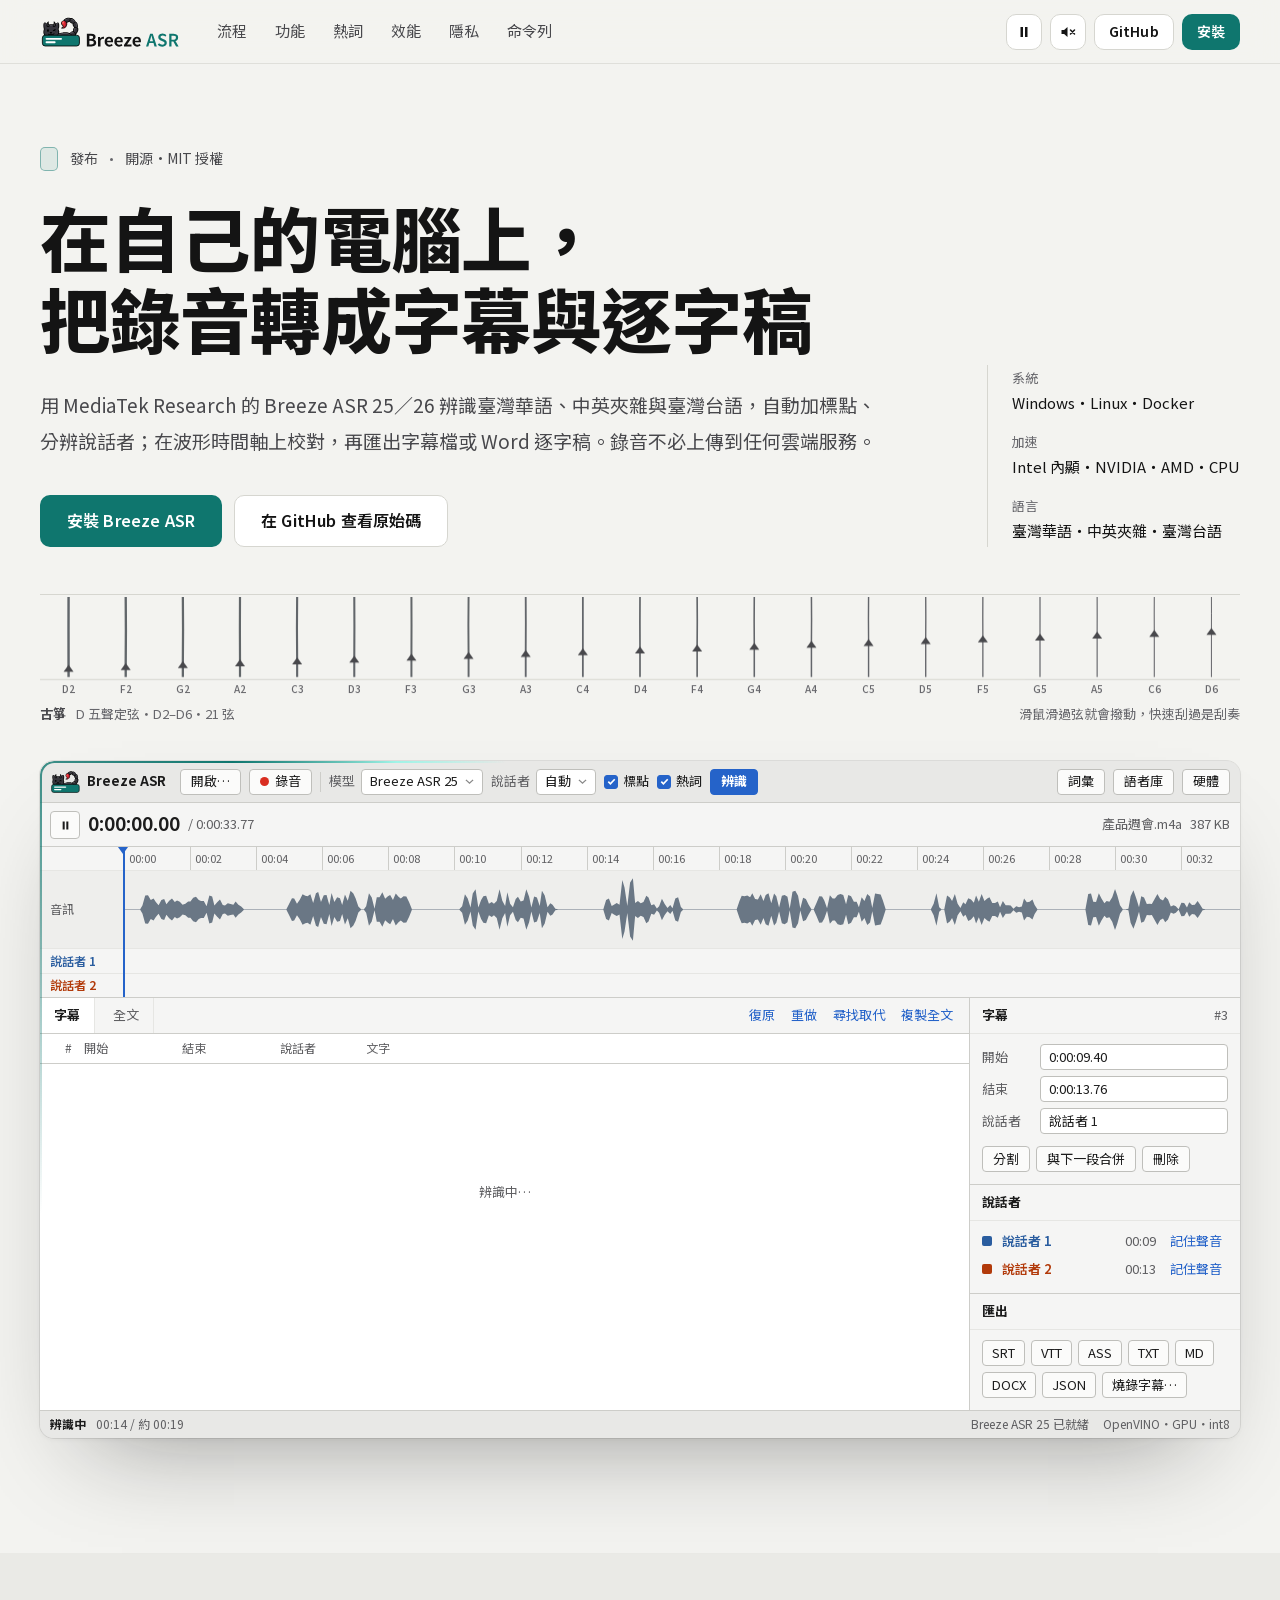
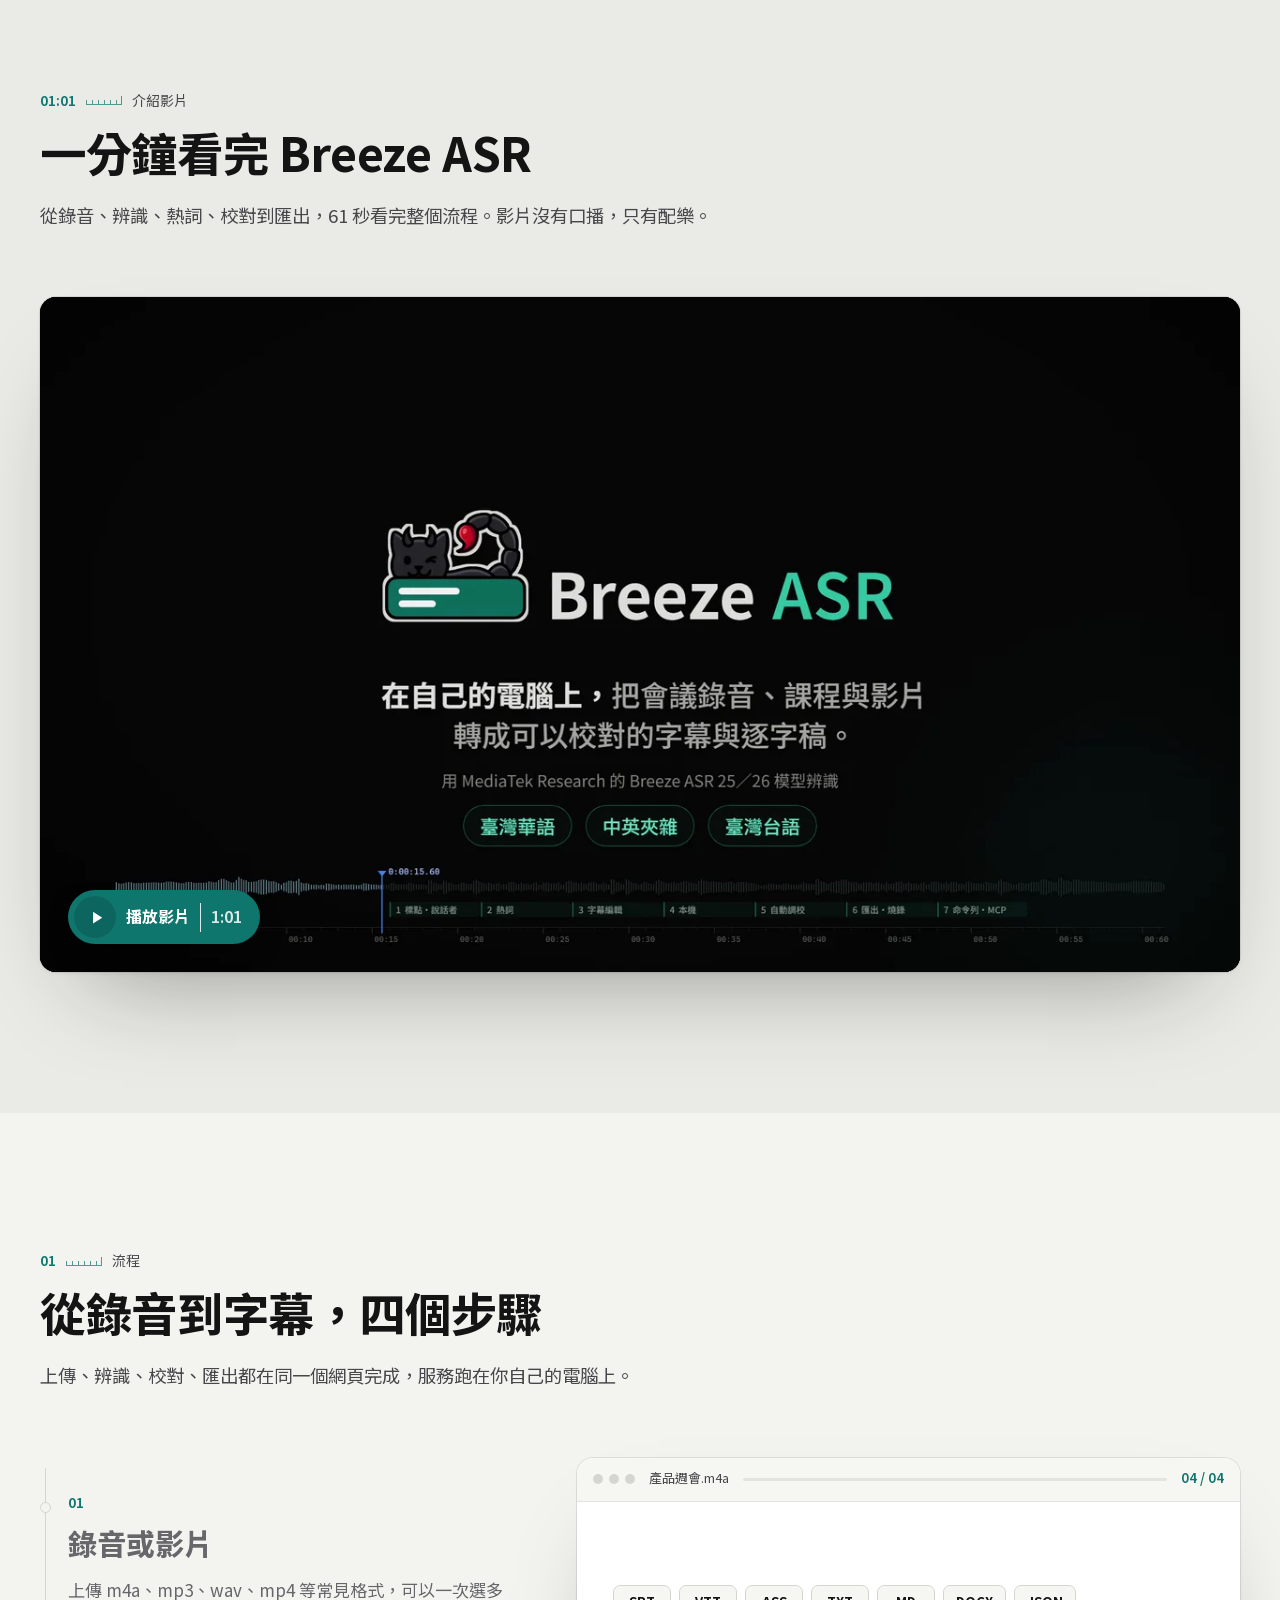
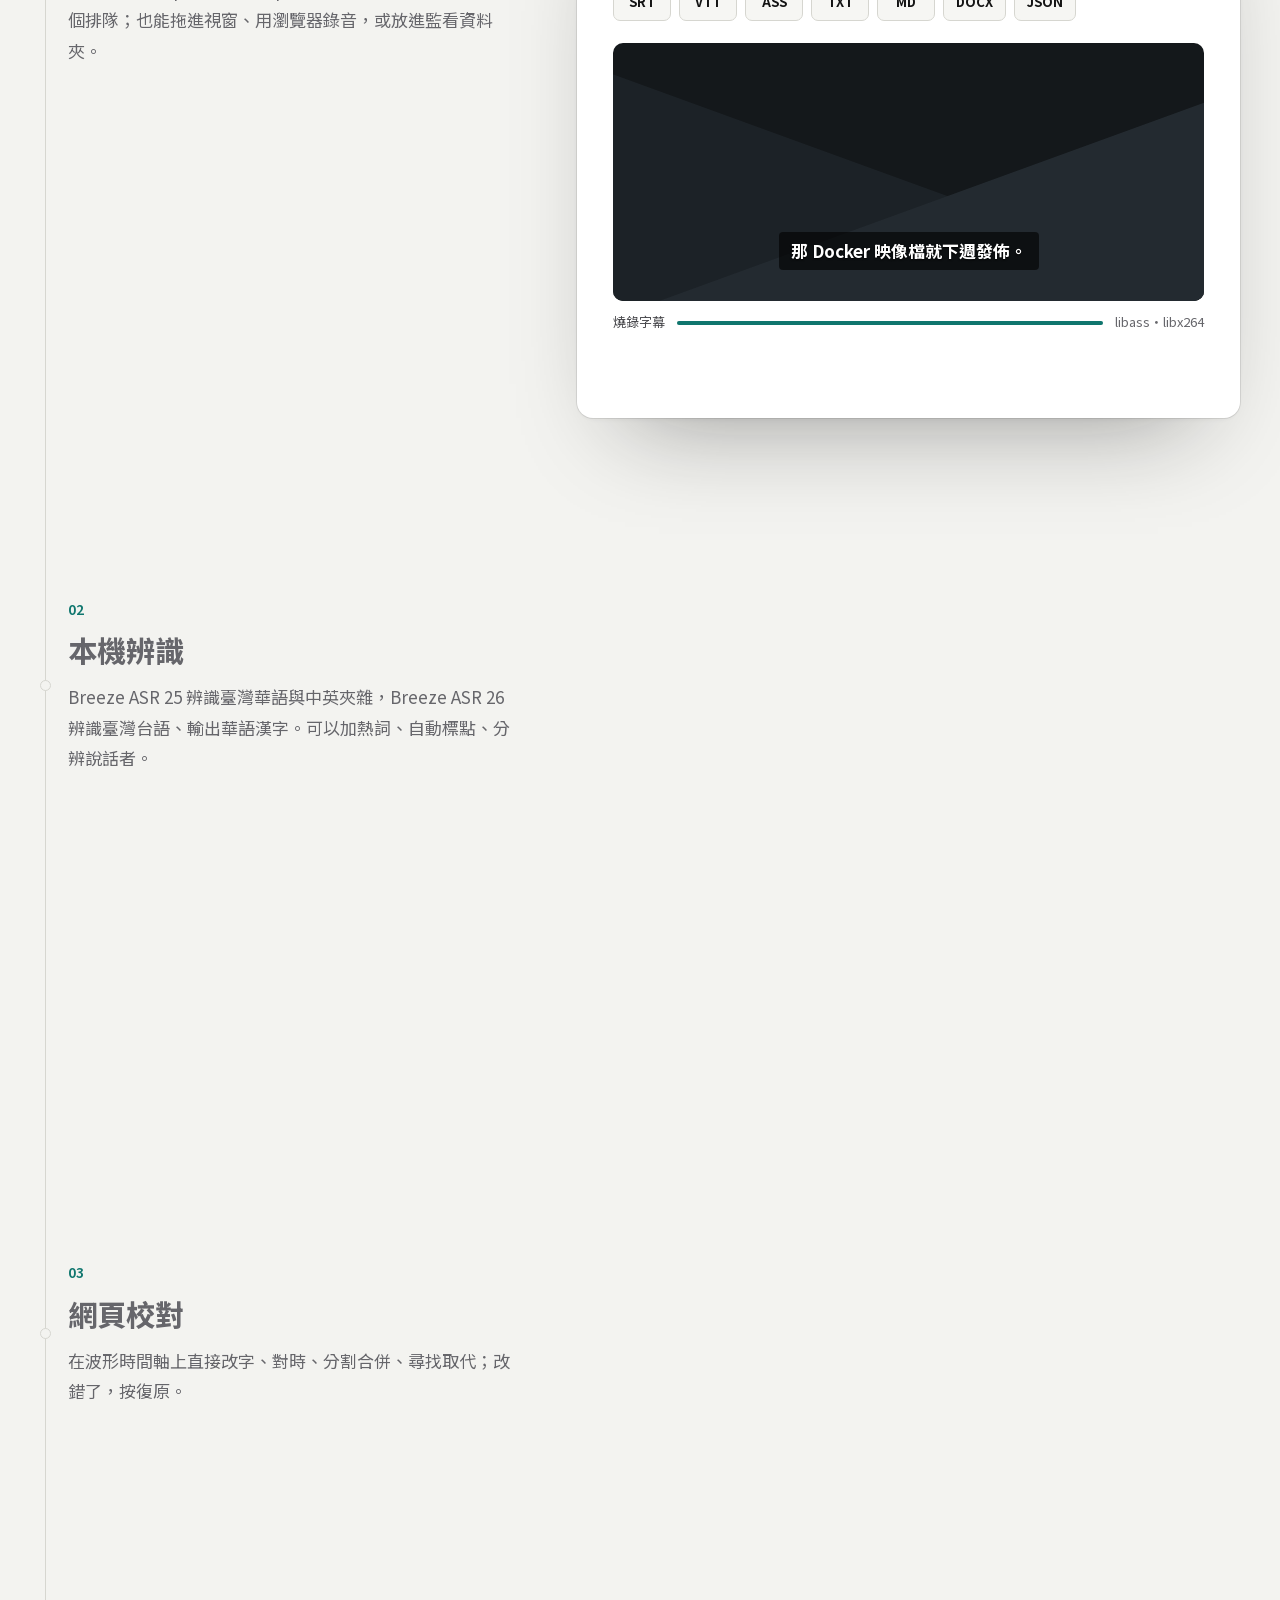
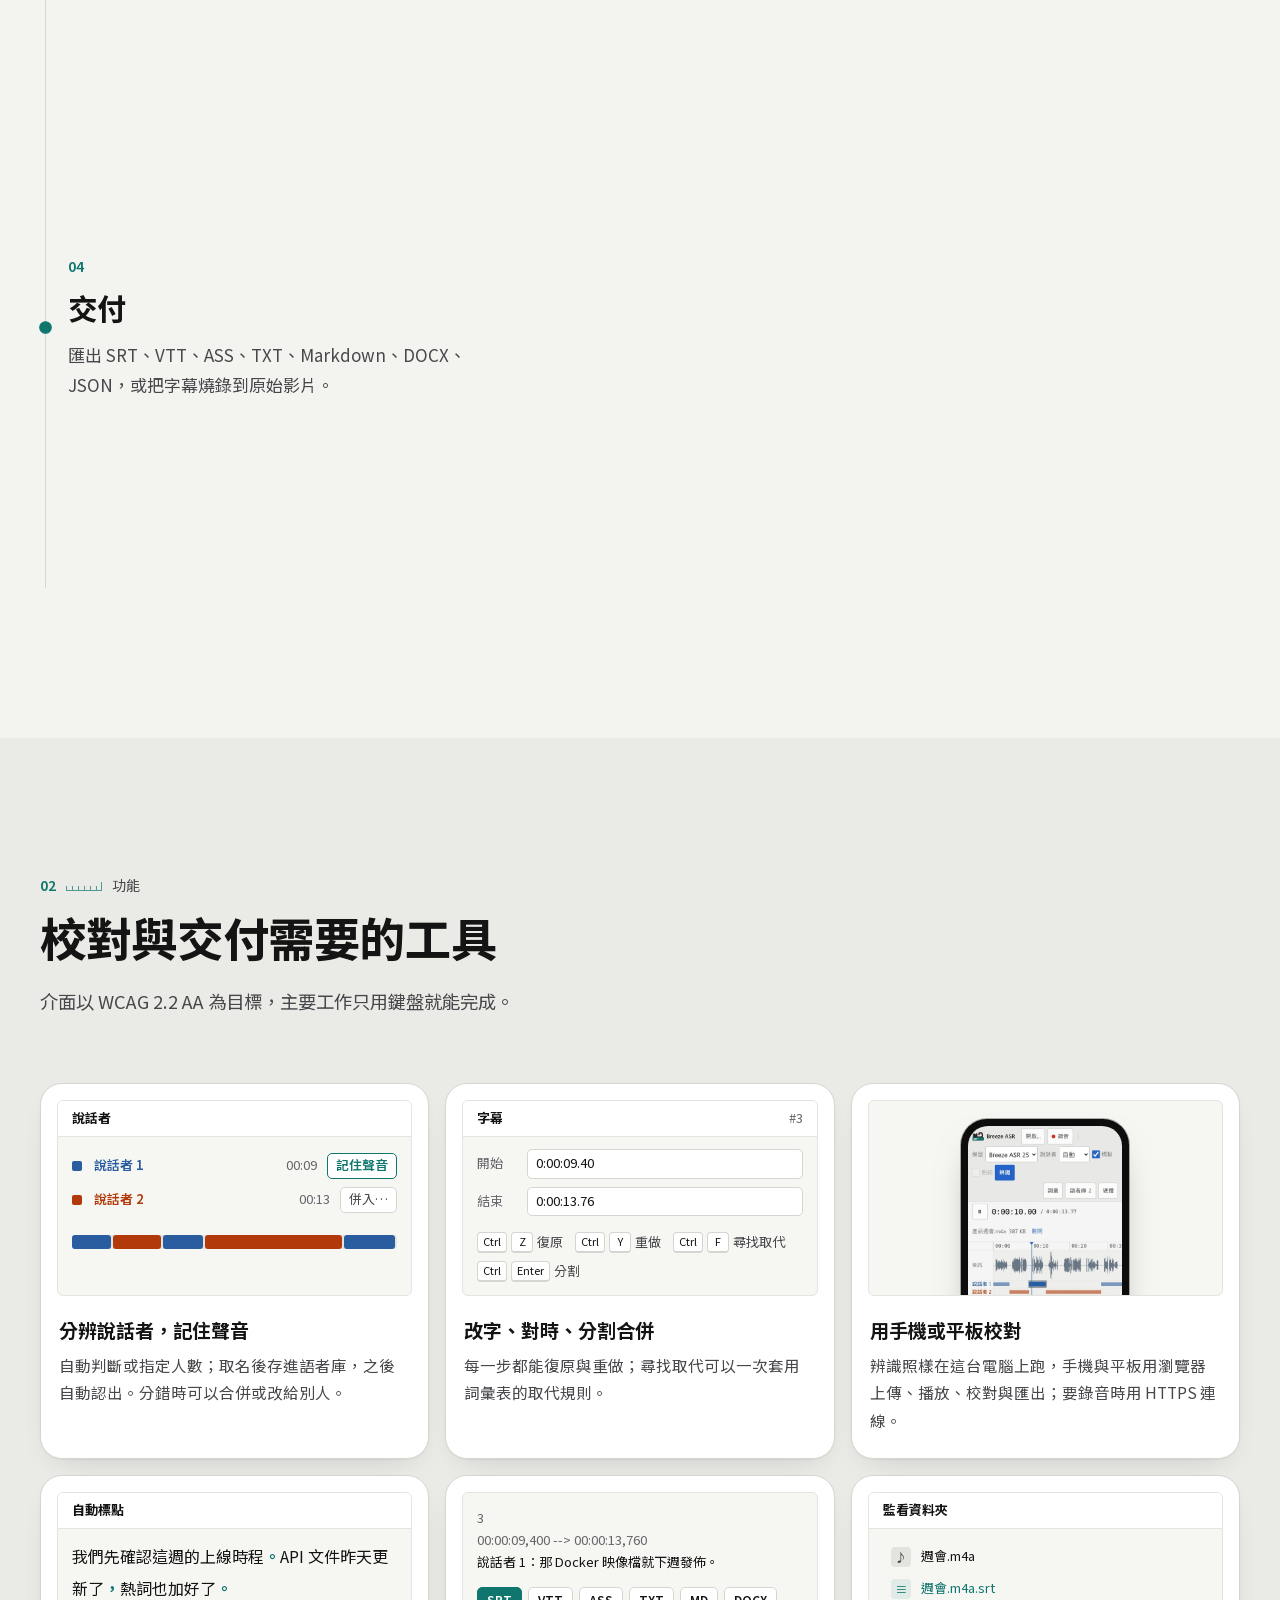
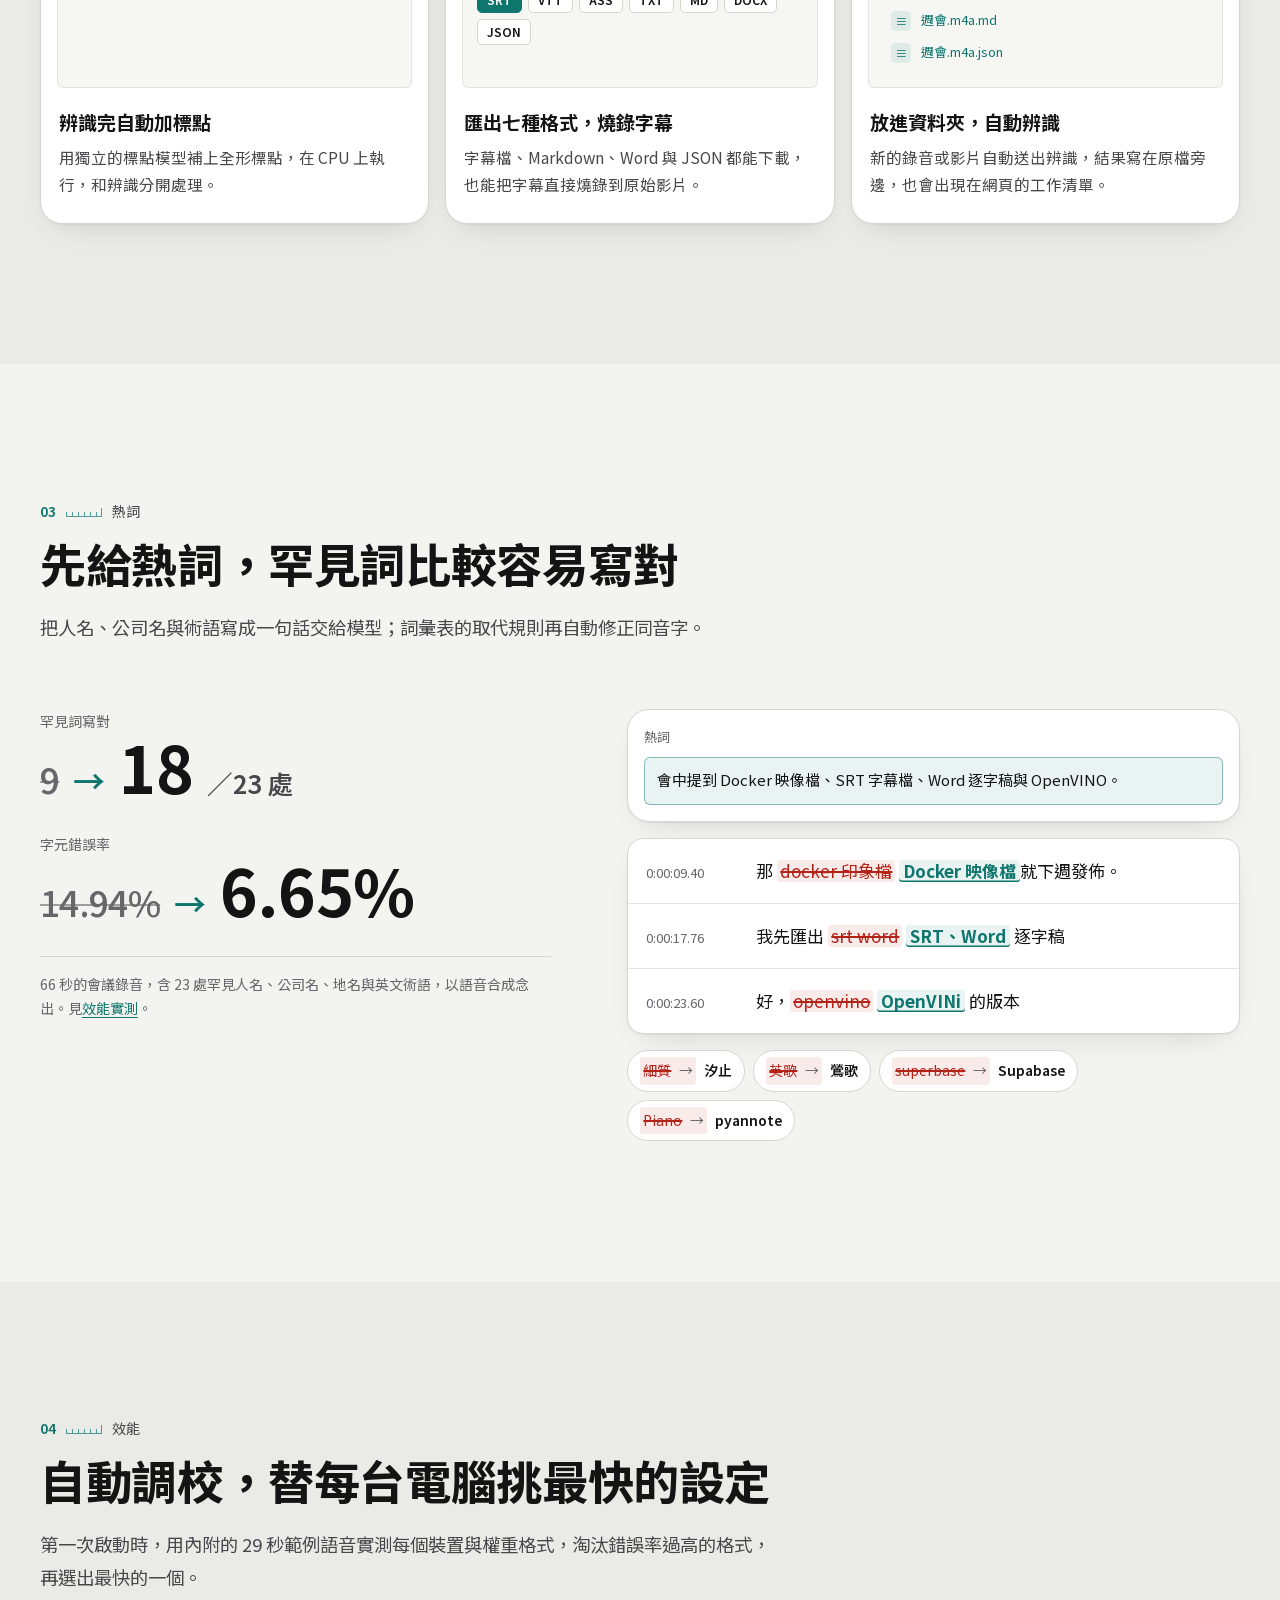
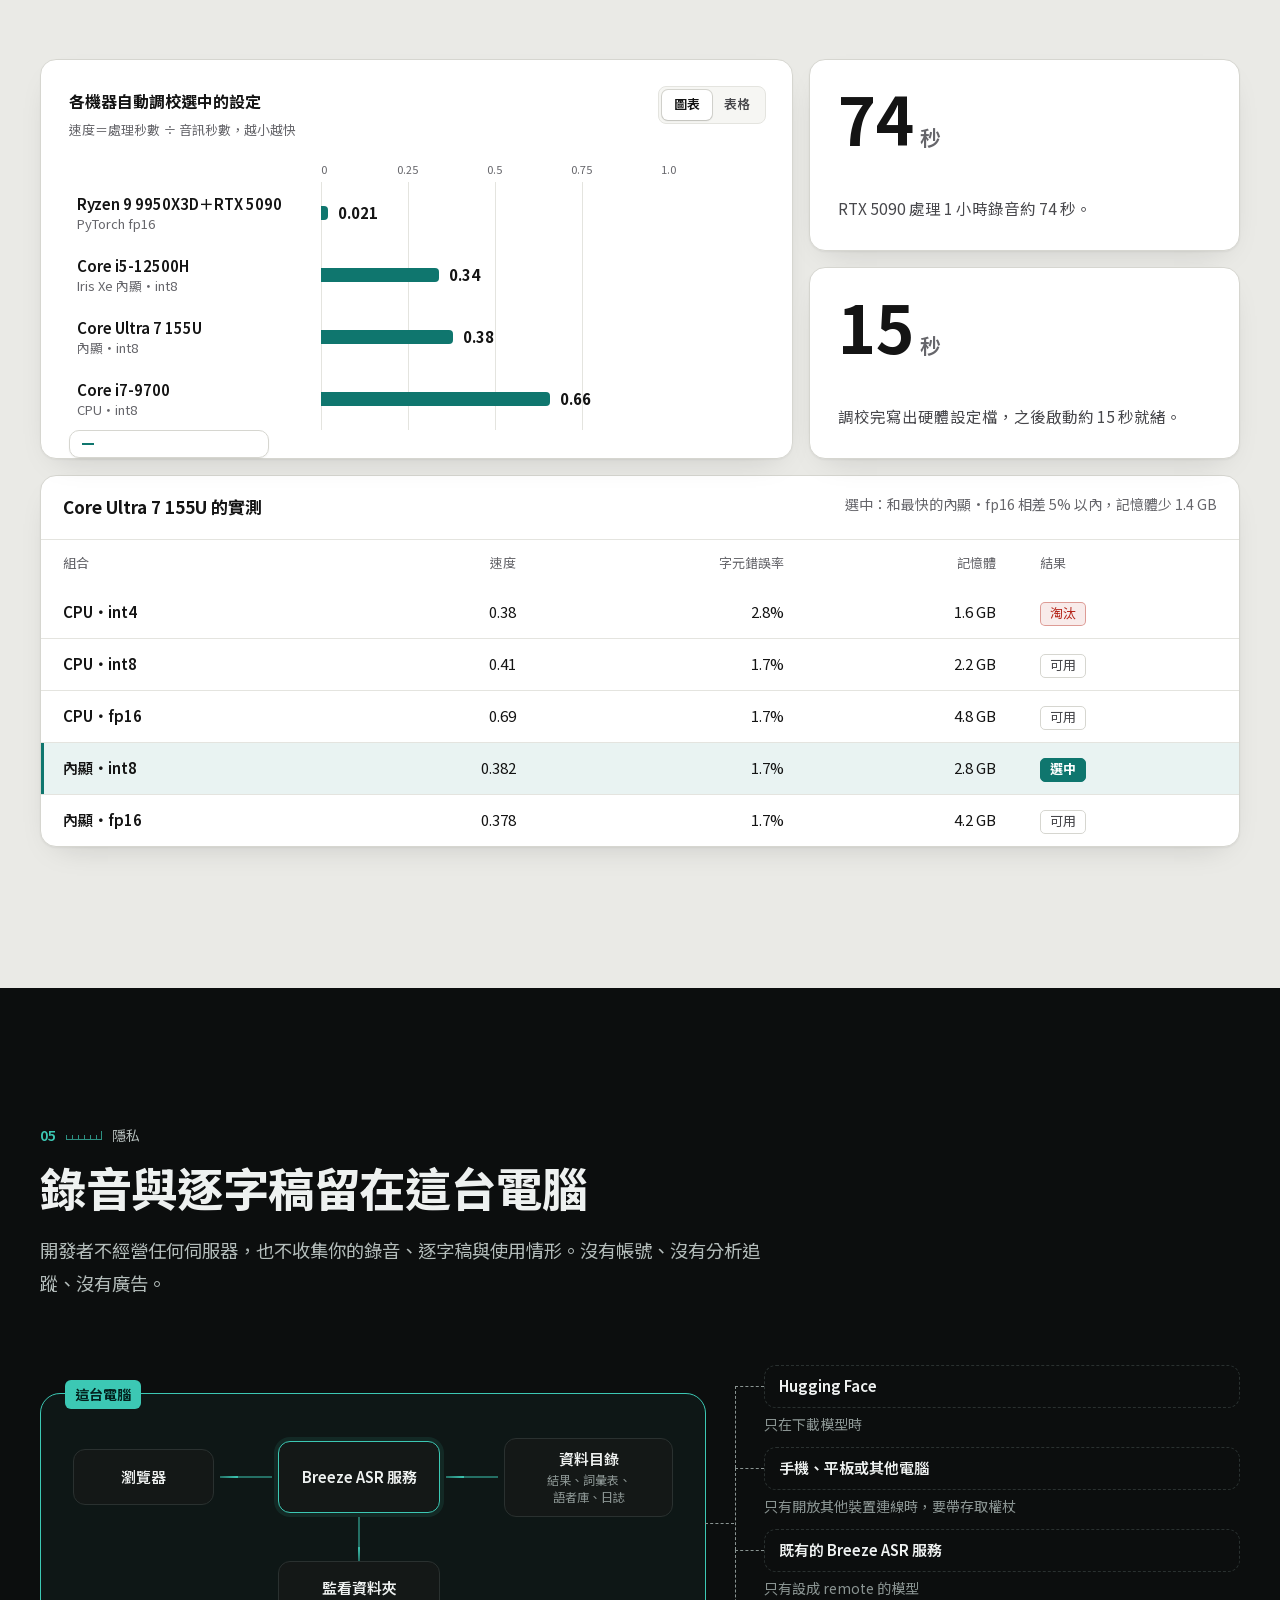
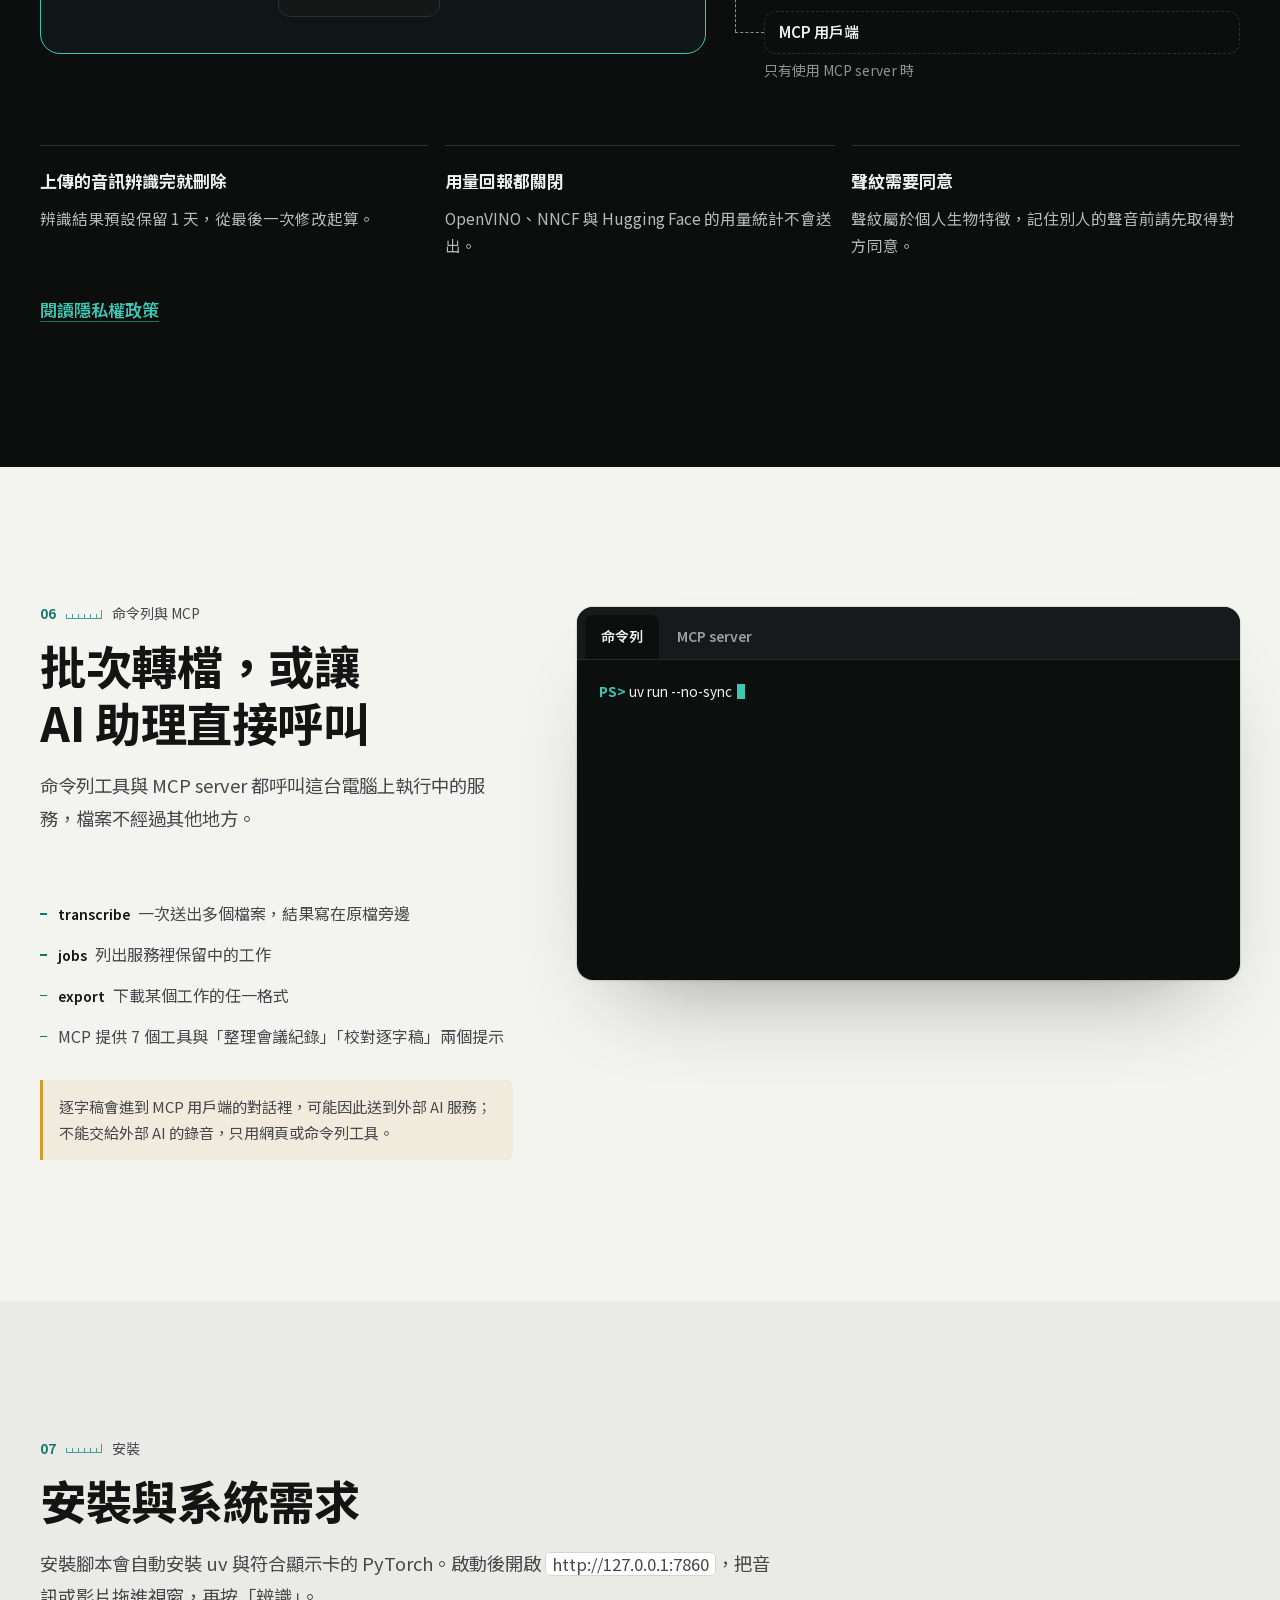
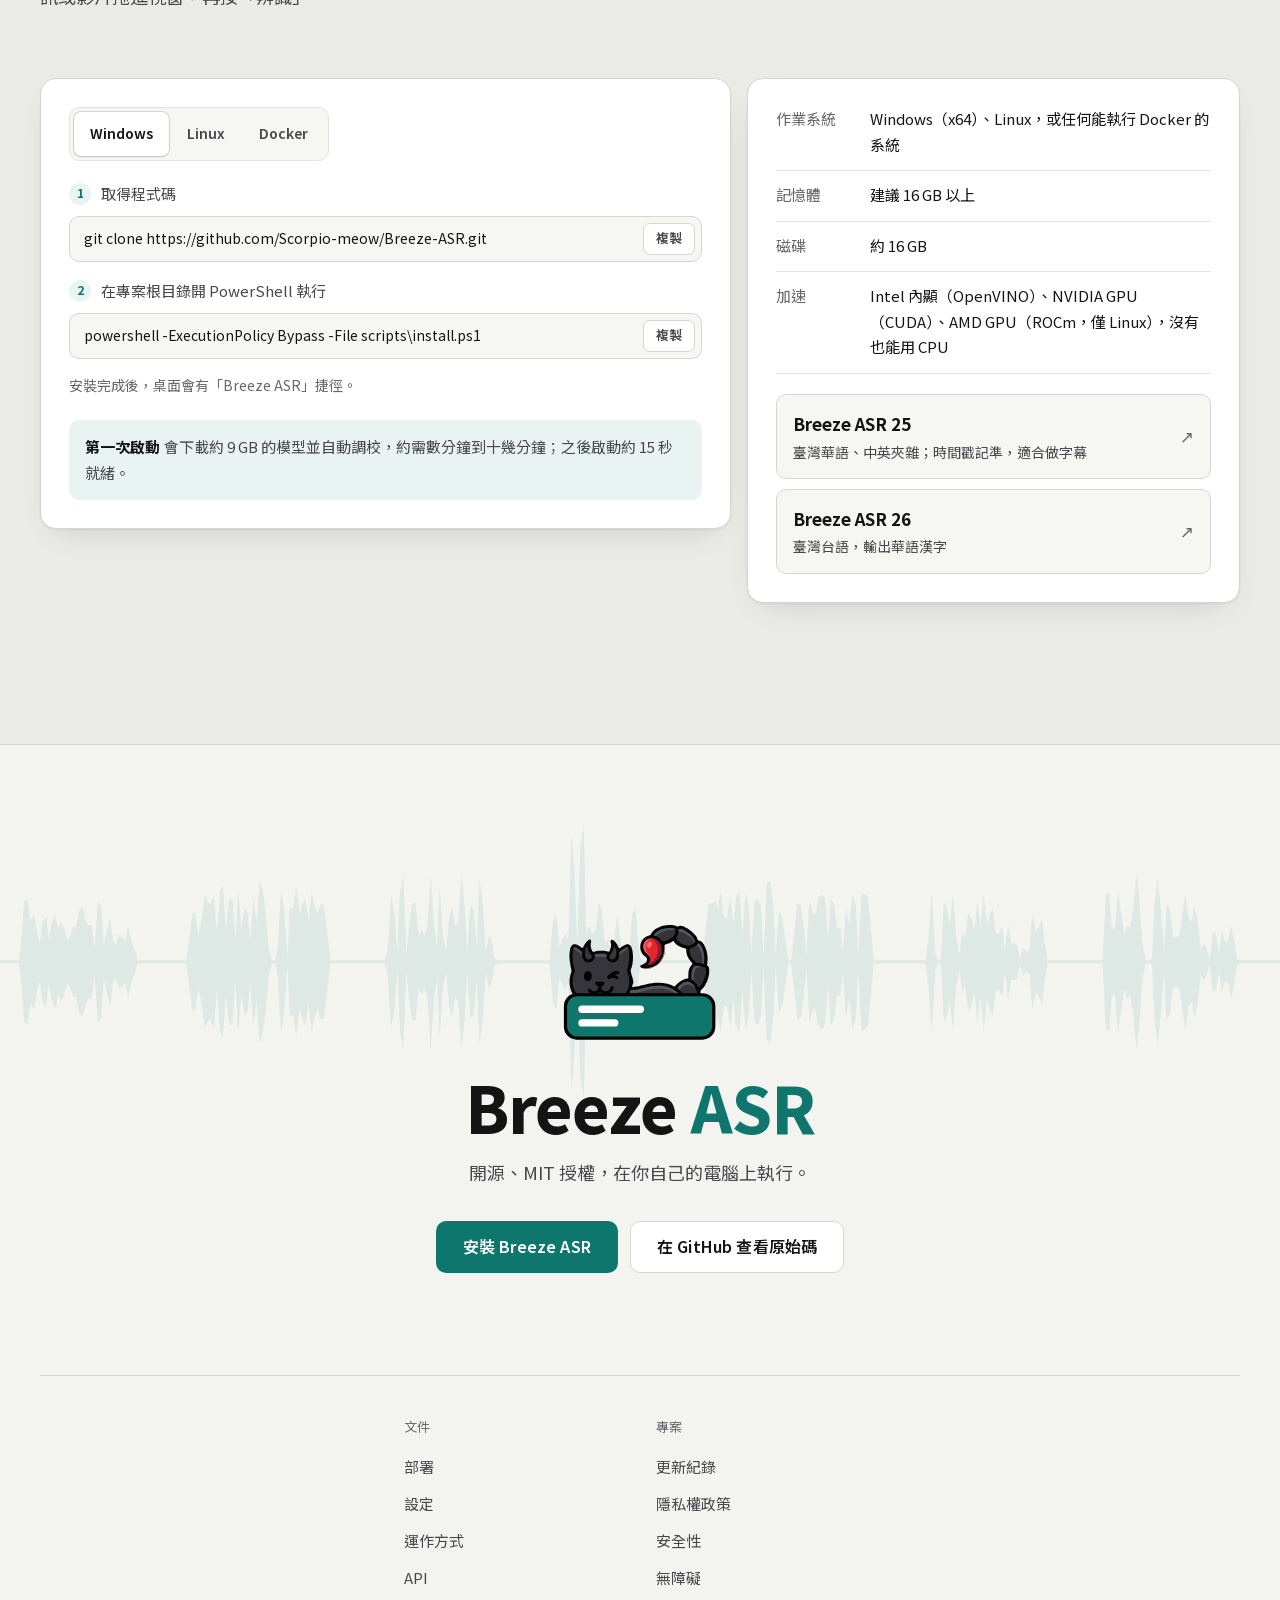
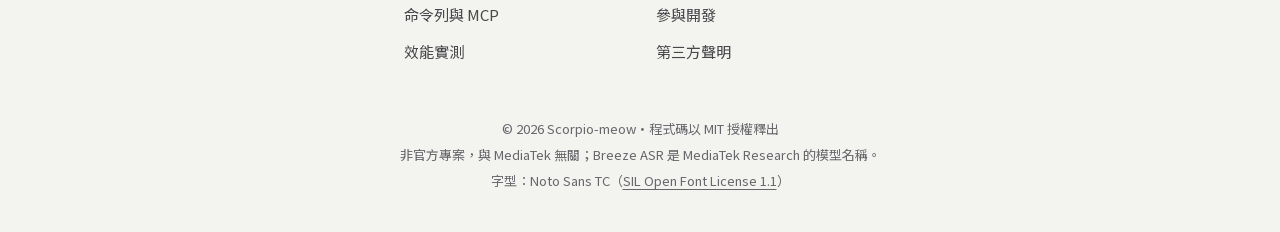
==== site/index.html @ 46b9029b "feat: 發布 0.3.4，換上新 LOGO、App 圖示與產品網站 - 吉祥物黑貓 LOGO，docs/brand/ 有圖標與橫式字標的亮色、暗色、   單色版；README 開頭與網頁工具列一起" ====
<!doctype html>
<html lang="zh-Hant-TW" class="no-js">

<head>
  <meta charset="utf-8">
  <meta name="viewport" content="width=device-width, initial-scale=1, viewport-fit=cover">
  <meta name="color-scheme" content="light dark">
  <meta name="google-site-verification" content="jjQRA2mVrlVkjlSTMgxrNE9bMVfG6cNSKgpwz3CQm6Y">
  <title>Breeze ASR：在自己的電腦上把錄音轉成字幕與逐字稿</title>
  <meta name="description" content="開源的本機語音辨識與字幕編輯器。用 Breeze ASR 25／26 辨識臺灣華語、中英夾雜與臺灣台語，自動加標點、分辨說話者，在波形時間軸上校對後匯出字幕檔或 Word 逐字稿。">
  <meta name="theme-color" content="#f3f3f0" media="(prefers-color-scheme: light)">
  <meta name="theme-color" content="#101010" media="(prefers-color-scheme: dark)">
  <meta property="og:type" content="website">
  <meta property="og:title" content="Breeze ASR：在自己的電腦上把錄音轉成字幕與逐字稿">
  <meta property="og:description" content="臺灣華語、中英夾雜與臺灣台語的本機語音辨識與字幕編輯器，開源、MIT 授權。">
  <meta property="og:url" content="https://scorpio-meow.github.io/Breeze-ASR/">
  <meta property="og:image" content="https://scorpio-meow.github.io/Breeze-ASR/images/og.png">
  <meta property="og:image:width" content="1200">
  <meta property="og:image:height" content="630">
  <meta property="og:locale" content="zh_TW">
  <meta name="twitter:card" content="summary_large_image">
  <link rel="icon" href="favicon.ico" sizes="32x32">
  <link rel="icon" href="images/icon.svg" type="image/svg+xml">
  <link rel="apple-touch-icon" href="images/apple-touch-icon.png">
  <link rel="preload" href="fonts/noto-sans-tc.woff2" as="font" type="font/woff2" crossorigin>
  <link rel="stylesheet" href="styles.css">
  <script>
    document.documentElement.classList.replace("no-js", "js");
    try { if (localStorage.getItem("breeze-site:motion") === "paused") document.documentElement.dataset.motion = "paused"; } catch {}
  </script>
  <script type="module" src="main.js"></script>
</head>

<body>
  <a class="skip" href="#main">跳到主要內容</a>
  <header class="nav" data-nav>
    <div class="wrap nav__in">
      <a class="brand" href="#top" aria-label="Breeze ASR 首頁">
        <picture>
          <source srcset="images/logo-dark.svg" media="(prefers-color-scheme: dark)">
          <img src="images/logo.svg" alt="" width="141" height="42">
        </picture>
      </a>
      <nav class="nav__menu" id="site-menu" aria-label="主要">
        <ul class="nav__links">
          <li><a href="#workflow">流程</a></li>
          <li><a href="#features">功能</a></li>
          <li><a href="#hotwords">熱詞</a></li>
          <li><a href="#performance">效能</a></li>
          <li><a href="#privacy">隱私</a></li>
          <li><a href="#cli">命令列</a></li>
        </ul>
      </nav>
      <div class="nav__end">
        <button class="icon-btn" type="button" data-motion-toggle aria-pressed="false">
          <svg class="i-pause" viewBox="0 0 16 16" aria-hidden="true"><path d="M4.5 3h2.5v10H4.5zM9 3h2.5v10H9z"/></svg>
          <svg class="i-play" viewBox="0 0 16 16" aria-hidden="true"><path d="M4.5 3v10l8-5z"/></svg>
          <span class="sr" data-motion-label>暫停動畫</span>
        </button>
        <div class="sound" data-sound>
          <button class="icon-btn" type="button" aria-expanded="false" aria-controls="sound-panel" data-sound-menu>
            <svg class="i-sound-off" viewBox="0 0 16 16" aria-hidden="true"><path d="M1.5 6h2.6L7.5 3v10L4.1 10H1.5z"/><path class="ln" d="M10.5 6l4 4M14.5 6l-4 4"/></svg>
            <svg class="i-sound-on" viewBox="0 0 16 16" aria-hidden="true"><path d="M1.5 6h2.6L7.5 3v10L4.1 10H1.5z"/><path class="ln" d="M10 5.6a3.4 3.4 0 0 1 0 4.8M12.1 3.5a6.4 6.4 0 0 1 0 9"/></svg>
            <span class="sr">聲音：背景音樂與古箏弦</span>
          </button>
          <div class="sound__panel" id="sound-panel" role="group" aria-labelledby="sound-title" hidden>
            <p class="sound__title" id="sound-title">聲音</p>
            <button class="sound__opt" type="button" aria-pressed="false" aria-labelledby="sound-music" aria-describedby="sound-music-note" data-sound-toggle="music">
              <span class="sound__text"><b id="sound-music">背景音樂</b><span id="sound-music-note">兩首古箏曲隨機播一首，播放影片時暫停</span></span>
              <span class="sound__switch" aria-hidden="true"></span>
            </button>
            <button class="sound__opt" type="button" aria-pressed="false" aria-labelledby="sound-zheng" aria-describedby="sound-zheng-note" data-sound-toggle="zheng">
              <span class="sound__text"><b id="sound-zheng">古箏弦</b><span id="sound-zheng-note">首頁古箏撥弦的聲音</span></span>
              <span class="sound__switch" aria-hidden="true"></span>
            </button>
          </div>
        </div>
        <a class="btn btn--ghost btn--sm nav__gh" href="https://github.com/Scorpio-meow/Breeze-ASR">GitHub</a>
        <a class="btn btn--primary btn--sm" href="#install">安裝</a>
        <button class="icon-btn nav__toggle" type="button" aria-expanded="false" aria-controls="site-menu" data-menu-toggle>
          <svg viewBox="0 0 16 16" aria-hidden="true"><path d="M2 4.5h12M2 8h12M2 11.5h12"/></svg>
          <span class="sr">選單</span>
        </button>
      </div>
    </div>
    <div class="scrub" aria-hidden="true"><span class="scrub__fill"></span></div>
  </header>
  <main id="main">
    <section class="hero" id="top" aria-labelledby="hero-title">
      <div class="wrap hero__text">
        <p class="hero__notice"><span class="tag" data-release="version"></span><span><span data-release="date"></span> 發布</span><span class="dot" aria-hidden="true"></span><span>開源・MIT 授權</span></p>
        <h1 class="hero__title" id="hero-title">在自己的電腦上，<br>把錄音轉成字幕與逐字稿</h1>
        <p class="hero__lead">用 MediaTek Research 的 Breeze ASR 25／26 辨識臺灣華語、中英夾雜與臺灣台語，自動加標點、分辨說話者；在波形時間軸上校對，再匯出字幕檔或 Word 逐字稿。錄音不必上傳到任何雲端服務。</p>
        <div class="hero__actions">
          <a class="btn btn--primary btn--lg" href="#install" data-magnetic>安裝 Breeze ASR</a>
          <a class="btn btn--ghost btn--lg" href="https://github.com/Scorpio-meow/Breeze-ASR">在 GitHub 查看原始碼</a>
        </div>
        <dl class="hero__facts">
          <div><dt>系統</dt><dd>Windows・Linux・Docker</dd></div>
          <div><dt>加速</dt><dd>Intel 內顯・NVIDIA・AMD・CPU</dd></div>
          <div><dt>語言</dt><dd>臺灣華語・中英夾雜・臺灣台語</dd></div>
        </dl>
      </div>
      <div class="wrap hero__zheng">
        <div class="zheng" data-zheng data-notes="D2 F2 G2 A2 C3 D3 F3 G3 A3 C4 D4 F4 G4 A4 C5 D5 F5 G5 A5 C6 D6" role="group" tabindex="0" aria-labelledby="zheng-label" aria-describedby="zheng-help">
          <canvas class="zheng__canvas" aria-hidden="true"></canvas>
        </div>
        <div class="zheng__meta">
          <p class="zheng__label" id="zheng-label"><b>古箏</b> <span data-zheng-range>D 五聲定弦</span></p>
          <p class="zheng__help" id="zheng-help"><span class="zheng__fine">滑鼠滑過弦就會撥動，快速刮過是刮奏</span><span class="zheng__touch">手指左右撥過弦，弦就會振動</span><span class="zheng__keys" aria-hidden="true">← → 撥弦，Home／End 刮奏</span><span class="sr">。聚焦後用左右方向鍵撥弦，Home 或 End 刮奏。</span></p>
          <div class="zheng__status" aria-live="polite">
            <p class="zheng__hint" data-zheng-hint hidden>古箏弦的聲音關著，<button class="link" type="button" data-zheng-sound>打開「古箏弦」</button>就聽得到撥弦聲</p>
          </div>
        </div>
      </div>
      <div class="wrap hero__stage">
        <div class="appframe beam" data-demo role="group" tabindex="0" aria-label="Breeze ASR 編輯器：產品週會.m4a 的 7 段字幕與 2 位說話者" aria-describedby="demo-help">
          <p class="sr" id="demo-help">按上下方向鍵切換字幕段落。</p>
          <div class="ed" aria-hidden="true">
            <div class="ed-toolbar">
              <span class="ed-app"><img src="images/app-mark.svg" alt="" width="31" height="24">Breeze ASR</span>
              <span class="ed-btn">開啟…</span>
              <span class="ed-btn ed-hide-s"><span class="ed-rec"></span>錄音</span>
              <span class="ed-sep ed-hide-s"></span>
              <span class="ed-field ed-hide-m">模型<span class="ed-select">Breeze ASR 25</span></span>
              <span class="ed-field ed-hide-m">說話者<span class="ed-select">自動</span></span>
              <span class="ed-check ed-hide-m"><span class="ed-box is-on"></span>標點</span>
              <span class="ed-check ed-hide-m"><span class="ed-box is-on"></span>熱詞</span>
              <span class="ed-btn ed-primary">辨識</span>
              <span class="ed-spacer"></span>
              <span class="ed-btn ed-hide-m">詞彙</span>
              <span class="ed-btn ed-hide-m">語者庫</span>
              <span class="ed-btn ed-hide-s">硬體</span>
            </div>
            <div class="ed-transport">
              <span class="ed-play-slot"></span>
              <span class="ed-tc" data-tc>0:00:09.40</span>
              <span class="ed-total ed-hide-s">/ 0:00:33.77</span>
              <span class="ed-spacer"></span>
              <span class="ed-file ed-hide-s">產品週會.m4a<span>387 KB</span></span>
            </div>
            <div class="ed-tracks" data-tracks>
              <div class="ed-ruler">
                <span class="ed-head"></span>
                <div class="ed-ruler__body">
                  <span style="--at:0">00:00</span><span style="--at:0.0592">00:02</span><span style="--at:0.1184">00:04</span><span style="--at:0.1777">00:06</span><span style="--at:0.2369">00:08</span><span style="--at:0.2961">00:10</span><span style="--at:0.3553">00:12</span><span style="--at:0.4145">00:14</span><span style="--at:0.4738">00:16</span><span style="--at:0.533">00:18</span><span style="--at:0.5922">00:20</span><span style="--at:0.6514">00:22</span><span style="--at:0.7107">00:24</span><span style="--at:0.7699">00:26</span><span style="--at:0.8291">00:28</span><span style="--at:0.8883">00:30</span><span style="--at:0.9475">00:32</span>
                </div>
              </div>
              <div class="ed-wave">
                <span class="ed-head">音訊</span>
                <div class="ed-wave__body">
                  <svg viewBox="0 0 2000 200" preserveAspectRatio="none"><path d="M0 99L5 99L10 99L14 99L19 99L24 99L29 99L33 88L38 57L43 56L48 71L53 66L57 77L62 87L67 71L72 68L76 84L81 73L86 66L91 77L95 72L100 76L105 85L110 82L115 75L119 75L124 64L129 61L134 71L138 74L143 74L148 90L153 57L158 60L162 88L167 78L172 69L177 86L181 88L186 81L191 83L196 85L200 75L205 85L210 91L215 99L220 99L224 99L229 99L234 99L239 99L243 99L248 99L253 99L258 99L263 99L267 99L272 99L277 99L282 99L286 99L291 99L296 82L301 65L305 66L310 82L315 70L320 53L325 58L329 59L334 53L339 80L344 50L348 46L353 77L358 56L363 55L368 86L372 49L377 77L382 62L387 65L391 86L396 54L401 73L406 42L411 51L415 65L420 91L425 99L430 99L434 90L439 50L444 63L449 98L453 62L458 62L463 47L468 67L473 59L477 55L482 71L487 51L492 61L496 66L501 59L506 60L511 78L516 99L520 99L525 99L530 99L535 99L539 99L544 99L549 99L554 99L558 99L563 99L568 99L573 99L578 99L582 99L587 99L592 99L597 99L601 99L606 90L611 53L616 66L621 94L625 51L630 38L635 94L640 71L644 59L649 58L654 82L659 77L663 82L668 74L673 38L678 73L683 89L687 47L692 82L697 93L702 68L706 61L711 75L716 72L721 38L726 61L730 94L735 60L740 63L745 89L749 42L754 57L759 93L764 81L768 85L773 98L778 99L783 99L788 99L792 99L797 99L802 99L807 99L811 99L816 99L821 99L826 99L831 99L835 99L840 99L845 99L850 99L854 99L859 99L864 71L869 66L874 89L878 85L883 80L888 85L893 9L897 32L902 89L907 17L912 4L916 80L921 74L926 81L931 77L936 58L940 63L945 87L950 84L955 97L959 90L964 67L969 83L974 95L979 86L983 96L988 66L993 62L998 92L1002 99L1007 99L1012 99L1017 99L1021 99L1026 99L1031 99L1036 99L1041 99L1045 99L1050 99L1055 99L1060 99L1064 99L1069 99L1074 99L1079 99L1084 99L1088 99L1093 99L1098 99L1103 74L1107 58L1112 59L1117 57L1122 62L1126 50L1131 68L1136 69L1141 53L1146 74L1150 55L1155 50L1160 81L1165 51L1169 59L1174 94L1179 58L1184 55L1189 61L1193 98L1198 45L1203 42L1208 58L1212 97L1217 64L1222 68L1227 85L1232 99L1236 99L1241 80L1246 59L1251 60L1255 72L1260 96L1265 56L1270 66L1274 66L1279 55L1284 52L1289 55L1294 84L1298 55L1303 59L1308 76L1313 76L1317 93L1322 62L1327 74L1332 52L1337 60L1341 95L1346 51L1351 52L1356 54L1360 72L1365 99L1370 99L1375 99L1379 99L1384 99L1389 99L1394 99L1399 99L1403 99L1408 99L1413 99L1418 99L1422 99L1427 99L1432 99L1437 99L1442 99L1446 99L1451 82L1456 50L1461 93L1465 99L1470 99L1475 57L1480 63L1484 74L1489 52L1494 82L1499 95L1504 78L1508 84L1513 65L1518 69L1523 79L1527 57L1532 76L1537 52L1542 74L1547 66L1551 62L1556 80L1561 80L1566 75L1570 93L1575 74L1580 87L1585 87L1589 88L1594 98L1599 90L1604 93L1609 91L1613 66L1618 78L1623 76L1628 69L1632 86L1637 99L1642 99L1647 99L1652 99L1656 99L1661 99L1666 99L1671 99L1675 99L1680 99L1685 99L1690 99L1695 99L1699 99L1704 99L1709 99L1714 99L1718 99L1723 99L1728 52L1733 51L1737 76L1742 77L1747 50L1752 67L1757 81L1761 74L1766 76L1771 62L1776 37L1780 56L1785 87L1790 99L1795 99L1800 98L1804 59L1809 41L1814 65L1819 93L1823 59L1828 63L1833 83L1838 82L1842 83L1847 68L1852 52L1857 68L1862 72L1866 61L1871 69L1876 91L1881 87L1885 90L1890 99L1895 79L1900 80L1905 94L1909 78L1914 86L1919 85L1924 74L1928 84L1933 98L1938 99L1943 99L1947 99L1952 99L1957 99L1962 99L1967 99L1971 99L1976 99L1981 99L1986 99L1990 99L1995 99L2000 99L2000 101L1995 101L1990 101L1986 101L1981 101L1976 101L1971 101L1967 101L1962 101L1957 101L1952 101L1947 101L1943 101L1938 101L1933 102L1928 116L1924 126L1919 115L1914 114L1909 122L1905 106L1900 120L1895 121L1890 101L1885 110L1881 113L1876 109L1871 131L1866 139L1862 128L1857 132L1852 148L1847 132L1842 117L1838 118L1833 117L1828 137L1823 141L1819 107L1814 135L1809 159L1804 141L1800 102L1795 101L1790 101L1785 113L1780 144L1776 163L1771 138L1766 124L1761 126L1757 119L1752 133L1747 150L1742 123L1737 124L1733 149L1728 148L1723 101L1718 101L1714 101L1709 101L1704 101L1699 101L1695 101L1690 101L1685 101L1680 101L1675 101L1671 101L1666 101L1661 101L1656 101L1652 101L1647 101L1642 101L1637 101L1632 114L1628 131L1623 124L1618 122L1613 134L1609 109L1604 107L1599 110L1594 102L1589 112L1585 113L1580 113L1575 126L1570 107L1566 125L1561 120L1556 120L1551 138L1547 134L1542 126L1537 148L1532 124L1527 143L1523 121L1518 131L1513 135L1508 116L1504 122L1499 105L1494 118L1489 148L1484 126L1480 137L1475 143L1470 101L1465 101L1461 107L1456 150L1451 118L1446 101L1442 101L1437 101L1432 101L1427 101L1422 101L1418 101L1413 101L1408 101L1403 101L1399 101L1394 101L1389 101L1384 101L1379 101L1375 101L1370 101L1365 101L1360 128L1356 146L1351 148L1346 149L1341 105L1337 140L1332 148L1327 126L1322 138L1317 107L1313 124L1308 124L1303 141L1298 145L1294 116L1289 145L1284 148L1279 145L1274 134L1270 134L1265 144L1260 104L1255 128L1251 140L1246 141L1241 120L1236 101L1232 101L1227 115L1222 132L1217 136L1212 103L1208 142L1203 158L1198 155L1193 102L1189 139L1184 145L1179 142L1174 106L1169 141L1165 149L1160 119L1155 150L1150 145L1146 126L1141 147L1136 131L1131 132L1126 150L1122 138L1117 143L1112 141L1107 142L1103 126L1098 101L1093 101L1088 101L1084 101L1079 101L1074 101L1069 101L1064 101L1060 101L1055 101L1050 101L1045 101L1041 101L1036 101L1031 101L1026 101L1021 101L1017 101L1012 101L1007 101L1002 101L998 108L993 138L988 134L983 104L979 114L974 105L969 117L964 133L959 110L955 103L950 116L945 113L940 137L936 142L931 123L926 119L921 126L916 120L912 196L907 183L902 111L897 168L893 191L888 115L883 120L878 115L874 111L869 134L864 129L859 101L854 101L850 101L845 101L840 101L835 101L831 101L826 101L821 101L816 101L811 101L807 101L802 101L797 101L792 101L788 101L783 101L778 101L773 102L768 115L764 119L759 107L754 143L749 158L745 111L740 137L735 140L730 106L726 139L721 162L716 128L711 125L706 139L702 132L697 107L692 118L687 153L683 111L678 127L673 162L668 126L663 118L659 123L654 118L649 142L644 141L640 129L635 106L630 162L625 149L621 106L616 134L611 147L606 110L601 101L597 101L592 101L587 101L582 101L578 101L573 101L568 101L563 101L558 101L554 101L549 101L544 101L539 101L535 101L530 101L525 101L520 101L516 101L511 122L506 140L501 141L496 134L492 139L487 149L482 129L477 145L473 141L468 133L463 153L458 138L453 138L449 102L444 137L439 150L434 110L430 101L425 101L420 109L415 135L411 149L406 158L401 127L396 146L391 114L387 135L382 138L377 123L372 151L368 114L363 145L358 144L353 123L348 154L344 150L339 120L334 147L329 141L325 142L320 147L315 130L310 118L305 134L301 135L296 118L291 101L286 101L282 101L277 101L272 101L267 101L263 101L258 101L253 101L248 101L243 101L239 101L234 101L229 101L224 101L220 101L215 101L210 109L205 115L200 125L196 115L191 117L186 119L181 112L177 114L172 131L167 122L162 112L158 140L153 143L148 110L143 126L138 126L134 129L129 139L124 136L119 125L115 125L110 118L105 115L100 124L95 128L91 123L86 134L81 127L76 116L72 132L67 129L62 113L57 123L53 134L48 129L43 144L38 143L33 112L29 101L24 101L19 101L14 101L10 101L5 101L0 101Z"/></svg>
                </div>
              </div>
              <div class="ed-lane ed-lane--1">
                <span class="ed-head">說話者 1</span>
                <div class="ed-lane__body">
                  <span class="ed-block" data-seg="0" style="--a:0;--b:0.1256"></span>
                  <span class="ed-block" data-seg="2" style="--a:0.2783;--b:0.4075"></span>
                  <span class="ed-block" data-seg="6" style="--a:0.8362;--b:1"></span>
                </div>
              </div>
              <div class="ed-lane ed-lane--2">
                <span class="ed-head">說話者 2</span>
                <div class="ed-lane__body">
                  <span class="ed-block" data-seg="1" style="--a:0.1256;--b:0.2783"></span>
                  <span class="ed-block" data-seg="3" style="--a:0.4075;--b:0.5259"></span>
                  <span class="ed-block" data-seg="4" style="--a:0.5259;--b:0.6988"></span>
                  <span class="ed-block" data-seg="5" style="--a:0.6988;--b:0.8362"></span>
                </div>
              </div>
              <span class="ed-playhead" data-playhead style="--at:0.2783"></span>
              <span class="ed-ghost" data-ghost><span class="ed-ghost__tc" data-ghost-tc>0:00:00.00</span></span>
            </div>
            <div class="ed-work">
              <div class="ed-grid">
                <div class="ed-gridhead">
                  <span class="ed-tab is-on">字幕</span><span class="ed-tab">全文</span><span class="ed-meta" data-count>7 段</span>
                  <span class="ed-spacer"></span>
                  <span class="ed-link ed-hide-s">復原</span><span class="ed-link ed-hide-s">重做</span><span class="ed-link ed-hide-m">尋找取代</span><span class="ed-link ed-hide-m">複製全文</span>
                </div>
                <div class="ed-table">
                  <div class="ed-th"><span>#</span><span>開始</span><span class="ed-hide-s">結束</span><span class="ed-hide-xs">說話者</span><span>文字</span></div>
                  <div class="ed-rows" data-rows>
                    <div class="ed-row s1" data-seg="0"><span class="n">1</span><span class="t">0:00:00.00</span><span class="t2 ed-hide-s">0:00:04.24</span><span class="k ed-hide-xs">說話者 1</span><span class="x">我們先確認這週的上線時程。</span></div>
                    <div class="ed-row s2" data-seg="1"><span class="n">2</span><span class="t">0:00:04.24</span><span class="t2 ed-hide-s">0:00:09.40</span><span class="k ed-hide-xs">說話者 2</span><span class="x">API 文件昨天更新了，熱詞也加好了。</span></div>
                    <div class="ed-row s1 is-sel is-cur" data-seg="2"><span class="n">3</span><span class="t">0:00:09.40</span><span class="t2 ed-hide-s">0:00:13.76</span><span class="k ed-hide-xs">說話者 1</span><span class="x">那 Docker 映像檔就下週發佈。</span></div>
                    <div class="ed-row s2" data-seg="3"><span class="n">4</span><span class="t">0:00:13.76</span><span class="t2 ed-hide-s">0:00:17.76</span><span class="k ed-hide-xs">說話者 2</span><span class="x">測試報告我週五前補上。</span></div>
                    <div class="ed-row s2" data-seg="4"><span class="n">5</span><span class="t">0:00:17.76</span><span class="t2 ed-hide-s">0:00:23.60</span><span class="k ed-hide-xs">說話者 2</span><span class="x">字幕檔，我先匯出 SRT、Word 逐字稿，下午給大家。</span></div>
                    <div class="ed-row s2" data-seg="5"><span class="n">6</span><span class="t">0:00:23.60</span><span class="t2 ed-hide-s">0:00:28.24</span><span class="k ed-hide-xs">說話者 2</span><span class="x">好，OpenVINO 的版本我也一起確認。</span></div>
                    <div class="ed-row s1" data-seg="6"><span class="n">7</span><span class="t">0:00:28.24</span><span class="t2 ed-hide-s">0:00:33.77</span><span class="k ed-hide-xs">說話者 1</span><span class="x">那就這樣，下週一再對一次進度。</span></div>
                  </div>
                  <p class="ed-empty" data-empty>辨識中…</p>
                </div>
              </div>
              <div class="ed-inspector">
                <div class="ed-panel">
                  <p class="ed-panelhead">字幕<span data-cue-no>#3</span></p>
                  <div class="ed-cue">
                    <span class="ed-label">開始</span><span class="ed-input" data-cue-start>0:00:09.40</span>
                    <span class="ed-label">結束</span><span class="ed-input" data-cue-end>0:00:13.76</span>
                    <span class="ed-label">說話者</span><span class="ed-input ed-input--sel" data-cue-spk>說話者 1</span>
                  </div>
                  <div class="ed-actions"><span class="ed-btn">分割</span><span class="ed-btn">與下一段合併</span><span class="ed-btn">刪除</span></div>
                </div>
                <div class="ed-panel">
                  <p class="ed-panelhead">說話者</p>
                  <ul class="ed-spk">
                    <li class="s1"><span class="sw"></span>說話者 1<span class="sec">00:09</span><span class="ed-link">記住聲音</span></li>
                    <li class="s2"><span class="sw"></span>說話者 2<span class="sec">00:13</span><span class="ed-link">記住聲音</span></li>
                  </ul>
                </div>
                <div class="ed-panel">
                  <p class="ed-panelhead">匯出</p>
                  <div class="ed-chips"><span>SRT</span><span>VTT</span><span>ASS</span><span>TXT</span><span>MD</span><span>DOCX</span><span>JSON</span><span class="wide">燒錄字幕…</span></div>
                </div>
              </div>
            </div>
            <div class="ed-status">
              <span class="ed-status__main" data-status><b>完成</b><span>產品週會.m4a・7 段</span></span>
              <span class="ed-spacer"></span>
              <span class="ed-hide-s">Breeze ASR 25 已就緒</span>
              <span class="ed-hide-xs">OpenVINO・GPU・int8</span>
            </div>
          </div>
          <button class="ed-play" type="button" data-demo-toggle aria-pressed="false">
            <svg class="i-pause" viewBox="0 0 16 16" aria-hidden="true"><path d="M4.5 3h2.5v10H4.5zM9 3h2.5v10H9z"/></svg>
            <svg class="i-play" viewBox="0 0 16 16" aria-hidden="true"><path d="M4.5 3v10l8-5z"/></svg>
            <span class="sr" data-motion-label>暫停動畫</span>
          </button>
        </div>
      </div>
    </section>
    <section class="section film" id="film" aria-labelledby="film-title">
      <div class="wrap">
        <header class="sec-head" data-reveal>
          <p class="eyebrow"><span>01:01</span>介紹影片</p>
          <h2 id="film-title">一分鐘看完 Breeze ASR</h2>
          <p class="sec-lead" id="film-desc">從錄音、辨識、熱詞、校對到匯出，61 秒看完整個流程。影片沒有口播，只有配樂。</p>
        </header>
        <div class="film__frame" data-reveal style="--i:1" data-film>
          <video class="film__video" controls playsinline preload="none" width="1920" height="1080" aria-label="Breeze ASR 介紹影片，1 分 1 秒" aria-describedby="film-desc" data-film-video>
            <source src="media/breeze-asr-promo.mp4" type="video/mp4">
          </video>
          <button type="button" class="film__cover" aria-label="播放 Breeze ASR 介紹影片，1 分 1 秒" data-film-play>
            <img src="media/breeze-asr-promo-poster.webp" alt="" width="1280" height="720" loading="lazy" decoding="async">
            <span class="film__btn" aria-hidden="true"><span class="film__ico"><svg viewBox="0 0 16 16"><path d="M5 3.2v9.6l7.6-4.8z"/></svg></span><span class="film__label">播放影片</span><span class="film__dur">1:01</span></span>
          </button>
        </div>
      </div>
    </section>
    <section class="section story" id="workflow" aria-labelledby="workflow-title">
      <div class="wrap">
        <header class="sec-head" data-reveal>
          <p class="eyebrow"><span>01</span>流程</p>
          <h2 id="workflow-title">從錄音到字幕，四個步驟</h2>
          <p class="sec-lead">上傳、辨識、校對、匯出都在同一個網頁完成，服務跑在你自己的電腦上。</p>
        </header>
        <div class="story__grid">
          <ol class="story__steps" data-steps>
            <li class="step" data-step="1">
              <p class="step__no">01</p>
              <h3><button class="step__go" type="button" data-step-go="1" aria-current="step">錄音或影片</button></h3>
              <p>上傳 m4a、mp3、wav、mp4 等常見格式，可以一次選多個排隊；也能拖進視窗、用瀏覽器錄音，或放進監看資料夾。</p>
            </li>
            <li class="step" data-step="2">
              <p class="step__no">02</p>
              <h3><button class="step__go" type="button" data-step-go="2">本機辨識</button></h3>
              <p>Breeze ASR 25 辨識臺灣華語與中英夾雜，Breeze ASR 26 辨識臺灣台語、輸出華語漢字。可以加熱詞、自動標點、分辨說話者。</p>
            </li>
            <li class="step" data-step="3">
              <p class="step__no">03</p>
              <h3><button class="step__go" type="button" data-step-go="3">網頁校對</button></h3>
              <p>在波形時間軸上直接改字、對時、分割合併、尋找取代；改錯了，按復原。</p>
            </li>
            <li class="step" data-step="4">
              <p class="step__no">04</p>
              <h3><button class="step__go" type="button" data-step-go="4">交付</button></h3>
              <p>匯出 SRT、VTT、ASS、TXT、Markdown、DOCX、JSON，或把字幕燒錄到原始影片。</p>
            </li>
          </ol>
          <div class="story__stage">
            <div class="stage" data-stage data-active="1" aria-hidden="true">
              <div class="stage__bar">
                <span class="stage__dots"><i></i><i></i><i></i></span>
                <span class="stage__title">產品週會.m4a</span>
                <span class="stage__rail"><i data-rail></i></span>
                <span class="stage__step" data-stage-no>01 / 04</span>
              </div>
              <div class="stage__body">
                <div class="scene scene--1">
                  <div class="files">
                    <div class="file" style="--i:0"><span class="file__ext">M4A</span><span class="file__name">週會.m4a</span><span class="file__state">排隊中</span></div>
                    <div class="file" style="--i:1"><span class="file__ext">MP4</span><span class="file__name">訪談.mp4</span><span class="file__state">排隊中</span></div>
                    <div class="file file--rec" style="--i:2"><span class="file__ext"><span class="ed-rec"></span></span><span class="file__name">錄音</span><span class="file__state">00:42</span></div>
                  </div>
                  <div class="scene-wave"><svg viewBox="0 0 2000 200" preserveAspectRatio="none"><path d="M0 99L5 99L10 99L14 99L19 99L24 99L29 99L33 88L38 57L43 56L48 71L53 66L57 77L62 87L67 71L72 68L76 84L81 73L86 66L91 77L95 72L100 76L105 85L110 82L115 75L119 75L124 64L129 61L134 71L138 74L143 74L148 90L153 57L158 60L162 88L167 78L172 69L177 86L181 88L186 81L191 83L196 85L200 75L205 85L210 91L215 99L220 99L224 99L229 99L234 99L239 99L243 99L248 99L253 99L258 99L263 99L267 99L272 99L277 99L282 99L286 99L291 99L296 82L301 65L305 66L310 82L315 70L320 53L325 58L329 59L334 53L339 80L344 50L348 46L353 77L358 56L363 55L368 86L372 49L377 77L382 62L387 65L391 86L396 54L401 73L406 42L411 51L415 65L420 91L425 99L430 99L434 90L439 50L444 63L449 98L453 62L458 62L463 47L468 67L473 59L477 55L482 71L487 51L492 61L496 66L501 59L506 60L511 78L516 99L520 99L525 99L530 99L535 99L539 99L544 99L549 99L554 99L558 99L563 99L568 99L573 99L578 99L582 99L587 99L592 99L597 99L601 99L606 90L611 53L616 66L621 94L625 51L630 38L635 94L640 71L644 59L649 58L654 82L659 77L663 82L668 74L673 38L678 73L683 89L687 47L692 82L697 93L702 68L706 61L711 75L716 72L721 38L726 61L730 94L735 60L740 63L745 89L749 42L754 57L759 93L764 81L768 85L773 98L778 99L783 99L788 99L792 99L797 99L802 99L807 99L811 99L816 99L821 99L826 99L831 99L835 99L840 99L845 99L850 99L854 99L859 99L864 71L869 66L874 89L878 85L883 80L888 85L893 9L897 32L902 89L907 17L912 4L916 80L921 74L926 81L931 77L936 58L940 63L945 87L950 84L955 97L959 90L964 67L969 83L974 95L979 86L983 96L988 66L993 62L998 92L1002 99L1007 99L1012 99L1017 99L1021 99L1026 99L1031 99L1036 99L1041 99L1045 99L1050 99L1055 99L1060 99L1064 99L1069 99L1074 99L1079 99L1084 99L1088 99L1093 99L1098 99L1103 74L1107 58L1112 59L1117 57L1122 62L1126 50L1131 68L1136 69L1141 53L1146 74L1150 55L1155 50L1160 81L1165 51L1169 59L1174 94L1179 58L1184 55L1189 61L1193 98L1198 45L1203 42L1208 58L1212 97L1217 64L1222 68L1227 85L1232 99L1236 99L1241 80L1246 59L1251 60L1255 72L1260 96L1265 56L1270 66L1274 66L1279 55L1284 52L1289 55L1294 84L1298 55L1303 59L1308 76L1313 76L1317 93L1322 62L1327 74L1332 52L1337 60L1341 95L1346 51L1351 52L1356 54L1360 72L1365 99L1370 99L1375 99L1379 99L1384 99L1389 99L1394 99L1399 99L1403 99L1408 99L1413 99L1418 99L1422 99L1427 99L1432 99L1437 99L1442 99L1446 99L1451 82L1456 50L1461 93L1465 99L1470 99L1475 57L1480 63L1484 74L1489 52L1494 82L1499 95L1504 78L1508 84L1513 65L1518 69L1523 79L1527 57L1532 76L1537 52L1542 74L1547 66L1551 62L1556 80L1561 80L1566 75L1570 93L1575 74L1580 87L1585 87L1589 88L1594 98L1599 90L1604 93L1609 91L1613 66L1618 78L1623 76L1628 69L1632 86L1637 99L1642 99L1647 99L1652 99L1656 99L1661 99L1666 99L1671 99L1675 99L1680 99L1685 99L1690 99L1695 99L1699 99L1704 99L1709 99L1714 99L1718 99L1723 99L1728 52L1733 51L1737 76L1742 77L1747 50L1752 67L1757 81L1761 74L1766 76L1771 62L1776 37L1780 56L1785 87L1790 99L1795 99L1800 98L1804 59L1809 41L1814 65L1819 93L1823 59L1828 63L1833 83L1838 82L1842 83L1847 68L1852 52L1857 68L1862 72L1866 61L1871 69L1876 91L1881 87L1885 90L1890 99L1895 79L1900 80L1905 94L1909 78L1914 86L1919 85L1924 74L1928 84L1933 98L1938 99L1943 99L1947 99L1952 99L1957 99L1962 99L1967 99L1971 99L1976 99L1981 99L1986 99L1990 99L1995 99L2000 99L2000 101L1995 101L1990 101L1986 101L1981 101L1976 101L1971 101L1967 101L1962 101L1957 101L1952 101L1947 101L1943 101L1938 101L1933 102L1928 116L1924 126L1919 115L1914 114L1909 122L1905 106L1900 120L1895 121L1890 101L1885 110L1881 113L1876 109L1871 131L1866 139L1862 128L1857 132L1852 148L1847 132L1842 117L1838 118L1833 117L1828 137L1823 141L1819 107L1814 135L1809 159L1804 141L1800 102L1795 101L1790 101L1785 113L1780 144L1776 163L1771 138L1766 124L1761 126L1757 119L1752 133L1747 150L1742 123L1737 124L1733 149L1728 148L1723 101L1718 101L1714 101L1709 101L1704 101L1699 101L1695 101L1690 101L1685 101L1680 101L1675 101L1671 101L1666 101L1661 101L1656 101L1652 101L1647 101L1642 101L1637 101L1632 114L1628 131L1623 124L1618 122L1613 134L1609 109L1604 107L1599 110L1594 102L1589 112L1585 113L1580 113L1575 126L1570 107L1566 125L1561 120L1556 120L1551 138L1547 134L1542 126L1537 148L1532 124L1527 143L1523 121L1518 131L1513 135L1508 116L1504 122L1499 105L1494 118L1489 148L1484 126L1480 137L1475 143L1470 101L1465 101L1461 107L1456 150L1451 118L1446 101L1442 101L1437 101L1432 101L1427 101L1422 101L1418 101L1413 101L1408 101L1403 101L1399 101L1394 101L1389 101L1384 101L1379 101L1375 101L1370 101L1365 101L1360 128L1356 146L1351 148L1346 149L1341 105L1337 140L1332 148L1327 126L1322 138L1317 107L1313 124L1308 124L1303 141L1298 145L1294 116L1289 145L1284 148L1279 145L1274 134L1270 134L1265 144L1260 104L1255 128L1251 140L1246 141L1241 120L1236 101L1232 101L1227 115L1222 132L1217 136L1212 103L1208 142L1203 158L1198 155L1193 102L1189 139L1184 145L1179 142L1174 106L1169 141L1165 149L1160 119L1155 150L1150 145L1146 126L1141 147L1136 131L1131 132L1126 150L1122 138L1117 143L1112 141L1107 142L1103 126L1098 101L1093 101L1088 101L1084 101L1079 101L1074 101L1069 101L1064 101L1060 101L1055 101L1050 101L1045 101L1041 101L1036 101L1031 101L1026 101L1021 101L1017 101L1012 101L1007 101L1002 101L998 108L993 138L988 134L983 104L979 114L974 105L969 117L964 133L959 110L955 103L950 116L945 113L940 137L936 142L931 123L926 119L921 126L916 120L912 196L907 183L902 111L897 168L893 191L888 115L883 120L878 115L874 111L869 134L864 129L859 101L854 101L850 101L845 101L840 101L835 101L831 101L826 101L821 101L816 101L811 101L807 101L802 101L797 101L792 101L788 101L783 101L778 101L773 102L768 115L764 119L759 107L754 143L749 158L745 111L740 137L735 140L730 106L726 139L721 162L716 128L711 125L706 139L702 132L697 107L692 118L687 153L683 111L678 127L673 162L668 126L663 118L659 123L654 118L649 142L644 141L640 129L635 106L630 162L625 149L621 106L616 134L611 147L606 110L601 101L597 101L592 101L587 101L582 101L578 101L573 101L568 101L563 101L558 101L554 101L549 101L544 101L539 101L535 101L530 101L525 101L520 101L516 101L511 122L506 140L501 141L496 134L492 139L487 149L482 129L477 145L473 141L468 133L463 153L458 138L453 138L449 102L444 137L439 150L434 110L430 101L425 101L420 109L415 135L411 149L406 158L401 127L396 146L391 114L387 135L382 138L377 123L372 151L368 114L363 145L358 144L353 123L348 154L344 150L339 120L334 147L329 141L325 142L320 147L315 130L310 118L305 134L301 135L296 118L291 101L286 101L282 101L277 101L272 101L267 101L263 101L258 101L253 101L248 101L243 101L239 101L234 101L229 101L224 101L220 101L215 101L210 109L205 115L200 125L196 115L191 117L186 119L181 112L177 114L172 131L167 122L162 112L158 140L153 143L148 110L143 126L138 126L134 129L129 139L124 136L119 125L115 125L110 118L105 115L100 124L95 128L91 123L86 134L81 127L76 116L72 132L67 129L62 113L57 123L53 134L48 129L43 144L38 143L33 112L29 101L24 101L19 101L14 101L10 101L5 101L0 101Z"/></svg></div>
                </div>
                <div class="scene scene--2">
                  <div class="models">
                    <div class="model is-on"><span class="model__name">Breeze ASR 25</span><span class="model__tag">華語・中英夾雜</span></div>
                    <div class="model"><span class="model__name">Breeze ASR 26</span><span class="model__tag">台語 → 華語漢字</span></div>
                  </div>
                  <ul class="switches">
                    <li style="--i:0"><span class="switch"></span>熱詞</li>
                    <li style="--i:1"><span class="switch"></span>自動標點</li>
                    <li style="--i:2"><span class="switch"></span>分辨說話者</li>
                  </ul>
                  <div class="split">
                    <div class="split__wave"><svg viewBox="0 0 2000 200" preserveAspectRatio="none"><path d="M0 99L5 99L10 99L14 99L19 99L24 99L29 99L33 88L38 57L43 56L48 71L53 66L57 77L62 87L67 71L72 68L76 84L81 73L86 66L91 77L95 72L100 76L105 85L110 82L115 75L119 75L124 64L129 61L134 71L138 74L143 74L148 90L153 57L158 60L162 88L167 78L172 69L177 86L181 88L186 81L191 83L196 85L200 75L205 85L210 91L215 99L220 99L224 99L229 99L234 99L239 99L243 99L248 99L253 99L258 99L263 99L267 99L272 99L277 99L282 99L286 99L291 99L296 82L301 65L305 66L310 82L315 70L320 53L325 58L329 59L334 53L339 80L344 50L348 46L353 77L358 56L363 55L368 86L372 49L377 77L382 62L387 65L391 86L396 54L401 73L406 42L411 51L415 65L420 91L425 99L430 99L434 90L439 50L444 63L449 98L453 62L458 62L463 47L468 67L473 59L477 55L482 71L487 51L492 61L496 66L501 59L506 60L511 78L516 99L520 99L525 99L530 99L535 99L539 99L544 99L549 99L554 99L558 99L563 99L568 99L573 99L578 99L582 99L587 99L592 99L597 99L601 99L606 90L611 53L616 66L621 94L625 51L630 38L635 94L640 71L644 59L649 58L654 82L659 77L663 82L668 74L673 38L678 73L683 89L687 47L692 82L697 93L702 68L706 61L711 75L716 72L721 38L726 61L730 94L735 60L740 63L745 89L749 42L754 57L759 93L764 81L768 85L773 98L778 99L783 99L788 99L792 99L797 99L802 99L807 99L811 99L816 99L821 99L826 99L831 99L835 99L840 99L845 99L850 99L854 99L859 99L864 71L869 66L874 89L878 85L883 80L888 85L893 9L897 32L902 89L907 17L912 4L916 80L921 74L926 81L931 77L936 58L940 63L945 87L950 84L955 97L959 90L964 67L969 83L974 95L979 86L983 96L988 66L993 62L998 92L1002 99L1007 99L1012 99L1017 99L1021 99L1026 99L1031 99L1036 99L1041 99L1045 99L1050 99L1055 99L1060 99L1064 99L1069 99L1074 99L1079 99L1084 99L1088 99L1093 99L1098 99L1103 74L1107 58L1112 59L1117 57L1122 62L1126 50L1131 68L1136 69L1141 53L1146 74L1150 55L1155 50L1160 81L1165 51L1169 59L1174 94L1179 58L1184 55L1189 61L1193 98L1198 45L1203 42L1208 58L1212 97L1217 64L1222 68L1227 85L1232 99L1236 99L1241 80L1246 59L1251 60L1255 72L1260 96L1265 56L1270 66L1274 66L1279 55L1284 52L1289 55L1294 84L1298 55L1303 59L1308 76L1313 76L1317 93L1322 62L1327 74L1332 52L1337 60L1341 95L1346 51L1351 52L1356 54L1360 72L1365 99L1370 99L1375 99L1379 99L1384 99L1389 99L1394 99L1399 99L1403 99L1408 99L1413 99L1418 99L1422 99L1427 99L1432 99L1437 99L1442 99L1446 99L1451 82L1456 50L1461 93L1465 99L1470 99L1475 57L1480 63L1484 74L1489 52L1494 82L1499 95L1504 78L1508 84L1513 65L1518 69L1523 79L1527 57L1532 76L1537 52L1542 74L1547 66L1551 62L1556 80L1561 80L1566 75L1570 93L1575 74L1580 87L1585 87L1589 88L1594 98L1599 90L1604 93L1609 91L1613 66L1618 78L1623 76L1628 69L1632 86L1637 99L1642 99L1647 99L1652 99L1656 99L1661 99L1666 99L1671 99L1675 99L1680 99L1685 99L1690 99L1695 99L1699 99L1704 99L1709 99L1714 99L1718 99L1723 99L1728 52L1733 51L1737 76L1742 77L1747 50L1752 67L1757 81L1761 74L1766 76L1771 62L1776 37L1780 56L1785 87L1790 99L1795 99L1800 98L1804 59L1809 41L1814 65L1819 93L1823 59L1828 63L1833 83L1838 82L1842 83L1847 68L1852 52L1857 68L1862 72L1866 61L1871 69L1876 91L1881 87L1885 90L1890 99L1895 79L1900 80L1905 94L1909 78L1914 86L1919 85L1924 74L1928 84L1933 98L1938 99L1943 99L1947 99L1952 99L1957 99L1962 99L1967 99L1971 99L1976 99L1981 99L1986 99L1990 99L1995 99L2000 99L2000 101L1995 101L1990 101L1986 101L1981 101L1976 101L1971 101L1967 101L1962 101L1957 101L1952 101L1947 101L1943 101L1938 101L1933 102L1928 116L1924 126L1919 115L1914 114L1909 122L1905 106L1900 120L1895 121L1890 101L1885 110L1881 113L1876 109L1871 131L1866 139L1862 128L1857 132L1852 148L1847 132L1842 117L1838 118L1833 117L1828 137L1823 141L1819 107L1814 135L1809 159L1804 141L1800 102L1795 101L1790 101L1785 113L1780 144L1776 163L1771 138L1766 124L1761 126L1757 119L1752 133L1747 150L1742 123L1737 124L1733 149L1728 148L1723 101L1718 101L1714 101L1709 101L1704 101L1699 101L1695 101L1690 101L1685 101L1680 101L1675 101L1671 101L1666 101L1661 101L1656 101L1652 101L1647 101L1642 101L1637 101L1632 114L1628 131L1623 124L1618 122L1613 134L1609 109L1604 107L1599 110L1594 102L1589 112L1585 113L1580 113L1575 126L1570 107L1566 125L1561 120L1556 120L1551 138L1547 134L1542 126L1537 148L1532 124L1527 143L1523 121L1518 131L1513 135L1508 116L1504 122L1499 105L1494 118L1489 148L1484 126L1480 137L1475 143L1470 101L1465 101L1461 107L1456 150L1451 118L1446 101L1442 101L1437 101L1432 101L1427 101L1422 101L1418 101L1413 101L1408 101L1403 101L1399 101L1394 101L1389 101L1384 101L1379 101L1375 101L1370 101L1365 101L1360 128L1356 146L1351 148L1346 149L1341 105L1337 140L1332 148L1327 126L1322 138L1317 107L1313 124L1308 124L1303 141L1298 145L1294 116L1289 145L1284 148L1279 145L1274 134L1270 134L1265 144L1260 104L1255 128L1251 140L1246 141L1241 120L1236 101L1232 101L1227 115L1222 132L1217 136L1212 103L1208 142L1203 158L1198 155L1193 102L1189 139L1184 145L1179 142L1174 106L1169 141L1165 149L1160 119L1155 150L1150 145L1146 126L1141 147L1136 131L1131 132L1126 150L1122 138L1117 143L1112 141L1107 142L1103 126L1098 101L1093 101L1088 101L1084 101L1079 101L1074 101L1069 101L1064 101L1060 101L1055 101L1050 101L1045 101L1041 101L1036 101L1031 101L1026 101L1021 101L1017 101L1012 101L1007 101L1002 101L998 108L993 138L988 134L983 104L979 114L974 105L969 117L964 133L959 110L955 103L950 116L945 113L940 137L936 142L931 123L926 119L921 126L916 120L912 196L907 183L902 111L897 168L893 191L888 115L883 120L878 115L874 111L869 134L864 129L859 101L854 101L850 101L845 101L840 101L835 101L831 101L826 101L821 101L816 101L811 101L807 101L802 101L797 101L792 101L788 101L783 101L778 101L773 102L768 115L764 119L759 107L754 143L749 158L745 111L740 137L735 140L730 106L726 139L721 162L716 128L711 125L706 139L702 132L697 107L692 118L687 153L683 111L678 127L673 162L668 126L663 118L659 123L654 118L649 142L644 141L640 129L635 106L630 162L625 149L621 106L616 134L611 147L606 110L601 101L597 101L592 101L587 101L582 101L578 101L573 101L568 101L563 101L558 101L554 101L549 101L544 101L539 101L535 101L530 101L525 101L520 101L516 101L511 122L506 140L501 141L496 134L492 139L487 149L482 129L477 145L473 141L468 133L463 153L458 138L453 138L449 102L444 137L439 150L434 110L430 101L425 101L420 109L415 135L411 149L406 158L401 127L396 146L391 114L387 135L382 138L377 123L372 151L368 114L363 145L358 144L353 123L348 154L344 150L339 120L334 147L329 141L325 142L320 147L315 130L310 118L305 134L301 135L296 118L291 101L286 101L282 101L277 101L272 101L267 101L263 101L258 101L253 101L248 101L243 101L239 101L234 101L229 101L224 101L220 101L215 101L210 109L205 115L200 125L196 115L191 117L186 119L181 112L177 114L172 131L167 122L162 112L158 140L153 143L148 110L143 126L138 126L134 129L129 139L124 136L119 125L115 125L110 118L105 115L100 124L95 128L91 123L86 134L81 127L76 116L72 132L67 129L62 113L57 123L53 134L48 129L43 144L38 143L33 112L29 101L24 101L19 101L14 101L10 101L5 101L0 101Z"/></svg></div>
                    <div class="split__lane s1"><i style="--a:0;--b:0.1256"></i><i style="--a:0.2783;--b:0.4075"></i><i style="--a:0.8362;--b:1"></i></div>
                    <div class="split__lane s2"><i style="--a:0.1256;--b:0.2783"></i><i style="--a:0.4075;--b:0.8362"></i></div>
                  </div>
                  <p class="engine">OpenVINO・GPU・int8</p>
                </div>
                <div class="scene scene--3">
                  <div class="mini-head"><span class="is-on">字幕</span><span>全文</span><span class="sp"></span><span class="undo" data-undo>復原</span><span>重做</span><span>尋找取代</span></div>
                  <div class="mini-rows">
                    <div class="mini-row s2"><span class="t">0:00:04.24</span><span class="x">API 文件昨天更新了，熱詞也加好了。</span></div>
                    <div class="mini-row s1 is-edit"><span class="t">0:00:09.40</span><span class="x">那 Docker <span class="type" data-type data-from="印象" data-to="映像">映像</span><span class="caret"></span>檔就下週發佈。</span></div>
                    <div class="mini-row s2"><span class="t">0:00:13.76</span><span class="x">測試報告我週五前補上。</span></div>
                    <div class="mini-row s2"><span class="t">0:00:17.76</span><span class="x">字幕檔，我先匯出 SRT、Word 逐字稿，下午給大家。</span></div>
                  </div>
                  <div class="mini-cue">
                    <span class="lbl">開始</span><span class="val">0:00:09.40</span><span class="lbl">結束</span><span class="val">0:00:13.76</span>
                    <span class="mini-act">分割</span><span class="mini-act">與下一段合併</span>
                  </div>
                </div>
                <div class="scene scene--4">
                  <div class="formats">
                    <span style="--i:0">SRT</span><span style="--i:1">VTT</span><span style="--i:2">ASS</span><span style="--i:3">TXT</span><span style="--i:4">MD</span><span style="--i:5">DOCX</span><span style="--i:6">JSON</span>
                  </div>
                  <div class="burn">
                    <div class="burn__frame">
                      <div class="burn__scene"></div>
                      <p class="burn__sub">那 Docker 映像檔就下週發佈。</p>
                    </div>
                    <div class="burn__bar"><span>燒錄字幕</span><span class="burn__track"><i></i></span><span class="burn__pct">libass・libx264</span></div>
                  </div>
                </div>
              </div>
            </div>
          </div>
        </div>
      </div>
    </section>
    <section class="section" id="features" aria-labelledby="features-title">
      <div class="wrap">
        <header class="sec-head" data-reveal>
          <p class="eyebrow"><span>02</span>功能</p>
          <h2 id="features-title">校對與交付需要的工具</h2>
          <p class="sec-lead">介面以 WCAG 2.2 AA 為目標，主要工作只用鍵盤就能完成。</p>
        </header>
        <div class="panels" data-spotlight>
          <article class="card" data-reveal style="--i:0">
            <div class="card__ui" aria-hidden="true">
              <p class="ui-head">說話者</p>
              <ul class="ui-spk">
                <li class="s1"><span class="sw"></span><span class="nm">說話者 1</span><span class="sec">00:09</span><span class="act is-hot">記住聲音</span></li>
                <li class="s2"><span class="sw"></span><span class="nm">說話者 2</span><span class="sec">00:13</span><span class="act">併入…</span></li>
              </ul>
              <div class="ui-lanes"><span class="s1" style="--a:0;--b:0.1256"></span><span class="s2" style="--a:0.1256;--b:0.2783"></span><span class="s1" style="--a:0.2783;--b:0.4075"></span><span class="s2" style="--a:0.4075;--b:0.8362"></span><span class="s1" style="--a:0.8362;--b:1"></span></div>
            </div>
            <h3>分辨說話者，記住聲音</h3>
            <p>自動判斷或指定人數；取名後存進語者庫，之後自動認出。分錯時可以合併或改給別人。</p>
          </article>
          <article class="card" data-reveal style="--i:1">
            <div class="card__ui" aria-hidden="true">
              <p class="ui-head">字幕<span>#3</span></p>
              <div class="ui-cue">
                <span>開始</span><span class="in">0:00:09.40</span>
                <span>結束</span><span class="in">0:00:13.76</span>
              </div>
              <div class="ui-keys"><span><kbd>Ctrl</kbd><kbd>Z</kbd>復原</span><span><kbd>Ctrl</kbd><kbd>Y</kbd>重做</span><span><kbd>Ctrl</kbd><kbd>F</kbd>尋找取代</span><span><kbd>Ctrl</kbd><kbd>Enter</kbd>分割</span></div>
            </div>
            <h3>改字、對時、分割合併</h3>
            <p>每一步都能復原與重做；尋找取代可以一次套用詞彙表的取代規則。</p>
          </article>
          <article class="card card--phone" data-reveal style="--i:2">
            <div class="card__ui card__ui--phone" aria-hidden="true">
              <div class="phone">
                <picture>
                  <source srcset="images/mobile-dark.webp" media="(prefers-color-scheme: dark)">
                  <img src="images/mobile-light.webp" alt="" width="468" height="660" loading="lazy" decoding="async">
                </picture>
              </div>
            </div>
            <h3>用手機或平板校對</h3>
            <p>辨識照樣在這台電腦上跑，手機與平板用瀏覽器上傳、播放、校對與匯出；要錄音時用 HTTPS 連線。</p>
          </article>
          <article class="card" data-reveal style="--i:3">
            <div class="card__ui" aria-hidden="true">
              <p class="ui-head">自動標點</p>
              <p class="ui-punct" data-punct>我們先確認這週的上線時程<b>。</b>API 文件昨天更新了<b>，</b>熱詞也加好了<b>。</b></p>
            </div>
            <h3>辨識完自動加標點</h3>
            <p>用獨立的標點模型補上全形標點，在 CPU 上執行，和辨識分開處理。</p>
          </article>
          <article class="card" data-reveal style="--i:4">
            <div class="card__ui" aria-hidden="true">
              <pre class="ui-srt"><span class="dim">3</span>
<span class="dim">00:00:09,400 --&gt; 00:00:13,760</span>
說話者 1：那 Docker 映像檔就下週發佈。</pre>
              <div class="ui-chips"><span class="is-on">SRT</span><span>VTT</span><span>ASS</span><span>TXT</span><span>MD</span><span>DOCX</span><span>JSON</span></div>
            </div>
            <h3>匯出七種格式，燒錄字幕</h3>
            <p>字幕檔、Markdown、Word 與 JSON 都能下載，也能把字幕直接燒錄到原始影片。</p>
          </article>
          <article class="card" data-reveal style="--i:5">
            <div class="card__ui" aria-hidden="true">
              <p class="ui-head">監看資料夾</p>
              <ul class="ui-files">
                <li><span class="ico">♪</span>週會.m4a</li>
                <li class="is-new"><span class="ico">≡</span>週會.m4a.srt</li>
                <li class="is-new"><span class="ico">≡</span>週會.m4a.md</li>
                <li class="is-new"><span class="ico">≡</span>週會.m4a.json</li>
              </ul>
            </div>
            <h3>放進資料夾，自動辨識</h3>
            <p>新的錄音或影片自動送出辨識，結果寫在原檔旁邊，也會出現在網頁的工作清單。</p>
          </article>
        </div>
      </div>
    </section>
    <section class="section hot" id="hotwords" aria-labelledby="hotwords-title">
      <div class="wrap hot__grid">
        <header class="sec-head" data-reveal>
          <p class="eyebrow"><span>03</span>熱詞</p>
          <h2 id="hotwords-title">先給熱詞，罕見詞比較容易寫對</h2>
          <p class="sec-lead">把人名、公司名與術語寫成一句話交給模型；詞彙表的取代規則再自動修正同音字。</p>
        </header>
        <div class="hot__text">
          <div class="hot__stats" data-reveal style="--i:1">
            <div class="stat">
              <p class="stat__label">罕見詞寫對</p>
              <p class="stat__value"><span class="from">9</span><span class="arrow" aria-hidden="true">→</span><span data-count-to="18" data-count-from="9" data-decimals="0" data-suffix="">18</span><span class="unit">／23 處</span></p>
            </div>
            <div class="stat">
              <p class="stat__label">字元錯誤率</p>
              <p class="stat__value"><span class="from">14.94%</span><span class="arrow" aria-hidden="true">→</span><span data-count-to="6.64" data-count-from="14.94" data-decimals="2" data-suffix="%">6.64%</span></p>
            </div>
          </div>
          <p class="footnote" data-reveal style="--i:2">66 秒的會議錄音，含 23 處罕見人名、公司名、地名與英文術語，以語音合成念出。見<a href="https://github.com/Scorpio-meow/Breeze-ASR/blob/main/docs/benchmarks.md#熱詞">效能實測</a>。</p>
        </div>
        <div class="hot__demo" data-reveal style="--i:1">
          <div class="hw">
            <p class="hw__label">熱詞</p>
            <p class="hw__input">會中提到 Docker 映像檔、SRT 字幕檔、Word 逐字稿與 OpenVINO。</p>
          </div>
          <ol class="fix" data-fixes>
            <li><span class="fix__t">0:00:09.40</span><span class="fix__x">那 <s>docker 印象檔</s><ins data-scramble>Docker 映像檔</ins>就下週發佈。</span></li>
            <li><span class="fix__t">0:00:17.76</span><span class="fix__x">我先匯出 <s>srt word</s><ins data-scramble>SRT、Word</ins> 逐字稿</span></li>
            <li><span class="fix__t">0:00:23.60</span><span class="fix__x">好，<s>openvino</s><ins data-scramble>OpenVINO</ins> 的版本</span></li>
          </ol>
          <ul class="fix-more" aria-label="實測修正的例子">
            <li><s>細質</s>汐止</li>
            <li><s>英歌</s>鶯歌</li>
            <li><s>superbase</s>Supabase</li>
            <li><s>Piano</s>pyannote</li>
          </ul>
        </div>
      </div>
    </section>
    <section class="section perf" id="performance" aria-labelledby="performance-title">
      <div class="wrap">
        <header class="sec-head" data-reveal>
          <p class="eyebrow"><span>04</span>效能</p>
          <h2 id="performance-title">自動調校，替每台電腦挑最快的設定</h2>
          <p class="sec-lead">第一次啟動時，用內附的 29 秒範例語音實測每個裝置與權重格式，淘汰錯誤率過高的格式，再選出最快的一個。</p>
        </header>
        <div class="perf__grid">
          <figure class="bars" data-reveal style="--i:1" aria-labelledby="bars-title">
            <figcaption class="bars__head">
              <span class="bars__title" id="bars-title">各機器自動調校選中的設定</span>
              <span class="bars__unit">速度＝處理秒數 ÷ 音訊秒數，越小越快</span>
            </figcaption>
            <div class="bars__switch" role="group" aria-label="顯示方式">
              <button type="button" aria-pressed="true" data-bars-view="chart">圖表</button>
              <button type="button" aria-pressed="false" data-bars-view="table">表格</button>
            </div>
            <div class="bars__chart" data-bars-chart>
              <div class="bars__scale" aria-hidden="true"><span style="--at:0">0</span><span style="--at:0.25">0.25</span><span style="--at:0.5">0.5</span><span style="--at:0.75">0.75</span><span style="--at:1">1.0</span></div>
              <ul class="bars__list">
                <li class="bars__row" tabindex="0" style="--v:0.021;--end:0.021;--i:0" data-tip-name="Ryzen 9 9950X3D＋RTX 5090・PyTorch fp16" data-tip-more="顯示記憶體 3.8 GB・整輪調校約 1.5–2 分鐘（含轉換）">
                  <span class="bars__name">Ryzen 9 9950X3D＋RTX 5090<small>PyTorch fp16</small></span>
                  <span class="bars__plot"><span class="bars__fill"></span><span class="bars__val" data-count-to="0.021" data-count-from="0" data-decimals="3" data-suffix="">0.021</span></span>
                </li>
                <li class="bars__row" tabindex="0" style="--v:0.34;--end:0.34;--i:1" data-tip-name="Core i5-12500H・Iris Xe 內顯・int8" data-tip-more="記憶體 3.1 GB・整輪調校約 6 分鐘（int8 已轉好）">
                  <span class="bars__name">Core i5-12500H<small>Iris Xe 內顯・int8</small></span>
                  <span class="bars__plot"><span class="bars__fill"></span><span class="bars__val" data-count-to="0.34" data-count-from="0" data-decimals="2" data-suffix="">0.34</span></span>
                </li>
                <li class="bars__row" tabindex="0" style="--v:0.38;--end:0.38;--i:2" data-tip-name="Core Ultra 7 155U・內顯・int8" data-tip-more="記憶體 2.8 GB・整輪調校約 7 分鐘（int8 已轉好）">
                  <span class="bars__name">Core Ultra 7 155U<small>內顯・int8</small></span>
                  <span class="bars__plot"><span class="bars__fill"></span><span class="bars__val" data-count-to="0.38" data-count-from="0" data-decimals="2" data-suffix="">0.38</span></span>
                </li>
                <li class="bars__row" tabindex="0" style="--v:0.66;--end:0.66;--i:3" data-tip-name="Core i7-9700・CPU・int8" data-tip-more="記憶體 2.2 GB・整輪調校約 35 分鐘（8 GB 記憶體不足，fp16 換頁）">
                  <span class="bars__name">Core i7-9700<small>CPU・int8</small></span>
                  <span class="bars__plot"><span class="bars__fill"></span><span class="bars__val" data-count-to="0.66" data-count-from="0" data-decimals="2" data-suffix="">0.66</span></span>
                </li>
              </ul>
              <div class="bars__tip" data-bars-tip hidden><b></b><span></span><small></small></div>
            </div>
            <div class="bars__table-wrap" data-bars-table hidden>
              <table class="bars__table" role="table">
                <thead><tr role="row"><th role="columnheader" scope="col">機器與選中的設定</th><th role="columnheader" scope="col" class="num">速度</th><th role="columnheader" scope="col" class="num">記憶體</th><th role="columnheader" scope="col" class="num">整輪調校</th></tr></thead>
                <tbody>
                  <tr role="row"><th role="rowheader" scope="row">Ryzen 9 9950X3D＋RTX 5090<small>RTX 5090・PyTorch fp16</small></th><td role="cell" class="num" data-label="速度">0.021</td><td role="cell" class="num" data-label="記憶體">3.8 GB<small>顯示記憶體</small></td><td role="cell" class="num" data-label="整輪調校">約 1.5–2 分鐘</td></tr>
                  <tr role="row"><th role="rowheader" scope="row">Core i5-12500H<small>Iris Xe 內顯・int8</small></th><td role="cell" class="num" data-label="速度">0.34</td><td role="cell" class="num" data-label="記憶體">3.1 GB</td><td role="cell" class="num" data-label="整輪調校">約 6 分鐘</td></tr>
                  <tr role="row"><th role="rowheader" scope="row">Core Ultra 7 155U<small>內顯・int8</small></th><td role="cell" class="num" data-label="速度">0.38</td><td role="cell" class="num" data-label="記憶體">2.8 GB</td><td role="cell" class="num" data-label="整輪調校">約 7 分鐘</td></tr>
                  <tr role="row"><th role="rowheader" scope="row">Core i7-9700<small>CPU・int8</small></th><td role="cell" class="num" data-label="速度">0.66</td><td role="cell" class="num" data-label="記憶體">2.2 GB</td><td role="cell" class="num" data-label="整輪調校">約 35 分鐘</td></tr>
                </tbody>
              </table>
            </div>
          </figure>
          <div class="perf__facts">
            <div class="fact" data-reveal style="--i:2">
              <p class="fact__value"><span data-count-to="74" data-count-from="0" data-decimals="0" data-suffix="">74</span><small>秒</small></p>
              <p class="fact__text">RTX 5090 處理 1 小時錄音約 74 秒。</p>
            </div>
            <div class="fact" data-reveal style="--i:3">
              <p class="fact__value"><span data-count-to="15" data-count-from="0" data-decimals="0" data-suffix="">15</span><small>秒</small></p>
              <p class="fact__text">調校完寫出硬體設定檔，之後啟動約 15 秒就緒。</p>
            </div>
          </div>
        </div>
        <div class="tune" data-reveal style="--i:2">
          <p class="tune__head"><span>Core Ultra 7 155U 的實測</span><span class="tune__sub">選中：和最快的內顯・fp16 相差 5% 以內，記憶體少 1.4 GB</span></p>
          <div class="tune__scroll">
            <table class="tune__table">
              <thead><tr><th scope="col">組合</th><th scope="col" class="num">速度</th><th scope="col" class="num">字元錯誤率</th><th scope="col" class="num">記憶體</th><th scope="col">結果</th></tr></thead>
              <tbody>
                <tr><th scope="row">CPU・int4</th><td class="num">0.38</td><td class="num">2.8%</td><td class="num">1.6 GB</td><td><span class="chip chip--out">淘汰</span></td></tr>
                <tr><th scope="row">CPU・int8</th><td class="num">0.41</td><td class="num">1.7%</td><td class="num">2.2 GB</td><td><span class="chip">可用</span></td></tr>
                <tr><th scope="row">CPU・fp16</th><td class="num">0.69</td><td class="num">1.7%</td><td class="num">4.8 GB</td><td><span class="chip">可用</span></td></tr>
                <tr class="is-pick"><th scope="row">內顯・int8</th><td class="num">0.382</td><td class="num">1.7%</td><td class="num">2.8 GB</td><td><span class="chip chip--pick">選中</span></td></tr>
                <tr><th scope="row">內顯・fp16</th><td class="num">0.378</td><td class="num">1.7%</td><td class="num">4.2 GB</td><td><span class="chip">可用</span></td></tr>
              </tbody>
            </table>
          </div>
        </div>
      </div>
    </section>
    <section class="section privacy" id="privacy" aria-labelledby="privacy-title">
      <div class="wrap">
        <header class="sec-head" data-reveal>
          <p class="eyebrow"><span>05</span>隱私</p>
          <h2 id="privacy-title">錄音與逐字稿留在這台電腦</h2>
          <p class="sec-lead">開發者不經營任何伺服器，也不收集你的錄音、逐字稿與使用情形。沒有帳號、沒有分析追蹤、沒有廣告。</p>
        </header>
        <div class="flow" data-reveal style="--i:1">
          <div class="flow__local">
            <p class="flow__title">這台電腦</p>
            <div class="flow__row">
              <span class="node">瀏覽器</span>
              <span class="wire wire--both" aria-hidden="true"><i></i></span>
              <span class="node node--main">Breeze ASR 服務</span>
              <span class="wire wire--both" aria-hidden="true"><i></i></span>
              <span class="node">資料目錄<small>結果、詞彙表、語者庫、日誌</small></span>
            </div>
            <div class="flow__row flow__row--sub">
              <span class="node">監看資料夾</span>
              <span class="wire wire--up" aria-hidden="true"><i></i></span>
            </div>
          </div>
          <ul class="flow__out">
            <li><span class="node node--out">Hugging Face</span><span class="cond">只在下載模型時</span></li>
            <li><span class="node node--out">手機、平板或其他電腦</span><span class="cond">只有開放其他裝置連線時，要帶存取權杖</span></li>
            <li><span class="node node--out">既有的 Breeze ASR 服務</span><span class="cond">只有設成 remote 的模型</span></li>
            <li><span class="node node--out">MCP 用戶端</span><span class="cond">只有使用 MCP server 時</span></li>
          </ul>
        </div>
        <ul class="privacy__facts">
          <li data-reveal style="--i:1"><b>上傳的音訊辨識完就刪除</b><span>辨識結果預設保留 1 天，從最後一次修改起算。</span></li>
          <li data-reveal style="--i:2"><b>用量回報都關閉</b><span>OpenVINO、NNCF 與 Hugging Face 的用量統計不會送出。</span></li>
          <li data-reveal style="--i:3"><b>聲紋需要同意</b><span>聲紋屬於個人生物特徵，記住別人的聲音前請先取得對方同意。</span></li>
        </ul>
        <p class="privacy__more" data-reveal><a class="link" href="https://github.com/Scorpio-meow/Breeze-ASR/blob/main/PRIVACY.md">閱讀隱私權政策</a></p>
      </div>
    </section>
    <section class="section cli" id="cli" aria-labelledby="cli-title">
      <div class="wrap cli__grid">
        <div class="cli__text">
          <header class="sec-head" data-reveal>
            <p class="eyebrow"><span>06</span>命令列與 MCP</p>
            <h2 id="cli-title">批次轉檔，或讓 AI 助理直接呼叫</h2>
            <p class="sec-lead">命令列工具與 MCP server 都呼叫這台電腦上執行中的服務，檔案不經過其他地方。</p>
          </header>
          <ul class="cli__list" data-reveal style="--i:1">
            <li><code>transcribe</code>一次送出多個檔案，結果寫在原檔旁邊</li>
            <li><code>jobs</code>列出服務裡保留中的工作</li>
            <li><code>export</code>下載某個工作的任一格式</li>
            <li>MCP 提供 7 個工具與「整理會議紀錄」「校對逐字稿」兩個提示</li>
          </ul>
          <p class="cli__warn" data-reveal style="--i:2">逐字稿會進到 MCP 用戶端的對話裡，可能因此送到外部 AI 服務；不能交給外部 AI 的錄音，只用網頁或命令列工具。</p>
        </div>
        <div class="term" data-reveal style="--i:1">
          <div class="term__tabs" role="tablist" aria-label="範例" data-tabs>
            <button type="button" role="tab" id="tab-cli" aria-controls="panel-cli" aria-selected="true">命令列</button>
            <button type="button" role="tab" id="tab-mcp" aria-controls="panel-mcp" aria-selected="false" tabindex="-1">MCP server</button>
          </div>
          <div class="term__panel" role="tabpanel" id="panel-cli" aria-labelledby="tab-cli" data-typewriter>
            <pre class="term__pre"><span class="p">PS&gt;</span> <span class="cmd" data-type-cmd>uv run --no-sync --env-file .env python -m app.cli transcribe 週會.m4a --speakers auto --punctuation on --formats md,srt</span>
<span class="out" style="--i:0">週會.m4a：已送出（工作 z3Nq8gjFtZ4y0v3H）</span>
<span class="out" style="--i:1">週會.m4a：處理中</span>
<span class="out" style="--i:2">週會.m4a：辨識中</span>
<span class="out" style="--i:3">週會.m4a：<span class="ok">完成，8 段</span></span>
<span class="out" style="--i:4">週會.m4a.md</span>
<span class="out" style="--i:5">週會.m4a.srt</span></pre>
          </div>
          <div class="term__panel" role="tabpanel" id="panel-mcp" aria-labelledby="tab-mcp">
<pre class="term__pre"><span class="p">PS&gt;</span> <span class="cmd">claude mcp add breeze-asr -- uv run --directory C:/code/Breeze-ASR --no-sync --env-file .env python -m app.mcp_server</span></pre>
            <table class="tools">
              <thead><tr><th scope="col">工具</th><th scope="col">用途</th></tr></thead>
              <tbody>
                <tr><td><code>list_models</code></td><td>可用的模型</td></tr>
                <tr><td><code>transcribe</code></td><td>辨識這台電腦上的檔案</td></tr>
                <tr><td><code>job_status</code></td><td>工作進度</td></tr>
                <tr><td><code>get_transcript</code></td><td>取得逐字稿：md、txt、srt、vtt、ass、json</td></tr>
                <tr><td><code>list_jobs</code></td><td>工作清單</td></tr>
                <tr><td><code>cancel_job</code></td><td>取消工作</td></tr>
                <tr><td><code>rename_speaker</code></td><td>替說話者改名</td></tr>
              </tbody>
            </table>
          </div>
        </div>
      </div>
    </section>
    <section class="section install" id="install" aria-labelledby="install-title">
      <div class="wrap">
        <header class="sec-head" data-reveal>
          <p class="eyebrow"><span>07</span>安裝</p>
          <h2 id="install-title">安裝與系統需求</h2>
          <p class="sec-lead">安裝腳本會自動安裝 uv 與符合顯示卡的 PyTorch。啟動後開啟 <code>http://127.0.0.1:7860</code>，把音訊或影片拖進視窗，再按「辨識」。</p>
        </header>
        <div class="install__grid">
          <div class="steps" data-reveal style="--i:1">
            <div class="steps__tabs" role="tablist" aria-label="安裝方式" data-tabs>
              <button type="button" role="tab" id="tab-win" aria-controls="panel-win" aria-selected="true">Windows</button>
              <button type="button" role="tab" id="tab-linux" aria-controls="panel-linux" aria-selected="false" tabindex="-1">Linux</button>
              <button type="button" role="tab" id="tab-docker" aria-controls="panel-docker" aria-selected="false" tabindex="-1">Docker</button>
            </div>
            <div class="steps__panel" role="tabpanel" id="panel-win" aria-labelledby="tab-win">
              <ol class="cmds">
                <li><span class="cmds__label">取得程式碼</span><div class="cmd-line"><code>git clone https://github.com/Scorpio-meow/Breeze-ASR.git</code><button type="button" class="copy" data-copy>複製</button></div></li>
                <li><span class="cmds__label">在專案根目錄開 PowerShell 執行</span><div class="cmd-line"><code>powershell -ExecutionPolicy Bypass -File scripts\install.ps1</code><button type="button" class="copy" data-copy>複製</button></div></li>
              </ol>
              <p class="steps__note">安裝完成後，桌面會有「Breeze ASR」捷徑。</p>
            </div>
            <div class="steps__panel" role="tabpanel" id="panel-linux" aria-labelledby="tab-linux">
              <ol class="cmds">
                <li><span class="cmds__label">取得程式碼</span><div class="cmd-line"><code>git clone https://github.com/Scorpio-meow/Breeze-ASR.git</code><button type="button" class="copy" data-copy>複製</button></div></li>
                <li><span class="cmds__label">安裝</span><div class="cmd-line"><code>bash scripts/install.sh</code><button type="button" class="copy" data-copy>複製</button></div></li>
                <li><span class="cmds__label">啟動</span><div class="cmd-line"><code>bash scripts/start.sh</code><button type="button" class="copy" data-copy>複製</button></div></li>
              </ol>
            </div>
            <div class="steps__panel" role="tabpanel" id="panel-docker" aria-labelledby="tab-docker">
              <ol class="cmds">
                <li><span class="cmds__label">取得程式碼</span><div class="cmd-line"><code>git clone https://github.com/Scorpio-meow/Breeze-ASR.git</code><button type="button" class="copy" data-copy>複製</button></div></li>
                <li><span class="cmds__label">建立設定檔</span><div class="cmd-line"><code>cp .env.example .env</code><button type="button" class="copy" data-copy>複製</button></div></li>
                <li><span class="cmds__label">建置並啟動</span><div class="cmd-line"><code>docker compose up -d --build</code><button type="button" class="copy" data-copy>複製</button></div></li>
              </ol>
              <p class="steps__note">NVIDIA、AMD 顯示卡與 GitHub 發布的映像檔，見<a href="https://github.com/Scorpio-meow/Breeze-ASR/blob/main/docs/deployment.md#docker">部署</a>。</p>
            </div>
            <p class="first-run"><b>第一次啟動</b>會下載約 9 GB 的模型並自動調校，約需數分鐘到十幾分鐘；之後啟動約 15 秒就緒。</p>
            <p class="sr" aria-live="polite" data-copy-status></p>
          </div>
          <div class="req" data-reveal style="--i:2">
            <dl class="req__list">
              <div><dt>作業系統</dt><dd>Windows（x64）、Linux，或任何能執行 Docker 的系統</dd></div>
              <div><dt>記憶體</dt><dd>建議 16 GB 以上</dd></div>
              <div><dt>磁碟</dt><dd>約 16 GB</dd></div>
              <div><dt>加速</dt><dd>Intel 內顯（OpenVINO）、NVIDIA GPU（CUDA）、AMD GPU（ROCm，僅 Linux），沒有也能用 CPU</dd></div>
            </dl>
            <div class="models-list">
              <a class="model-card" href="https://huggingface.co/MediaTek-Research/Breeze-ASR-25">
                <span class="model-card__name">Breeze ASR 25</span>
                <span class="model-card__text">臺灣華語、中英夾雜；時間戳記準，適合做字幕</span>
              </a>
              <a class="model-card" href="https://huggingface.co/MediaTek-Research/Breeze-ASR-26">
                <span class="model-card__name">Breeze ASR 26</span>
                <span class="model-card__text">臺灣台語，輸出華語漢字</span>
              </a>
            </div>
          </div>
        </div>
      </div>
    </section>
  </main>
  <footer class="closing">
    <div class="closing__wave" aria-hidden="true"><svg viewBox="0 0 2000 200" preserveAspectRatio="none"><path d="M0 99L5 99L10 99L14 99L19 99L24 99L29 99L33 88L38 57L43 56L48 71L53 66L57 77L62 87L67 71L72 68L76 84L81 73L86 66L91 77L95 72L100 76L105 85L110 82L115 75L119 75L124 64L129 61L134 71L138 74L143 74L148 90L153 57L158 60L162 88L167 78L172 69L177 86L181 88L186 81L191 83L196 85L200 75L205 85L210 91L215 99L220 99L224 99L229 99L234 99L239 99L243 99L248 99L253 99L258 99L263 99L267 99L272 99L277 99L282 99L286 99L291 99L296 82L301 65L305 66L310 82L315 70L320 53L325 58L329 59L334 53L339 80L344 50L348 46L353 77L358 56L363 55L368 86L372 49L377 77L382 62L387 65L391 86L396 54L401 73L406 42L411 51L415 65L420 91L425 99L430 99L434 90L439 50L444 63L449 98L453 62L458 62L463 47L468 67L473 59L477 55L482 71L487 51L492 61L496 66L501 59L506 60L511 78L516 99L520 99L525 99L530 99L535 99L539 99L544 99L549 99L554 99L558 99L563 99L568 99L573 99L578 99L582 99L587 99L592 99L597 99L601 99L606 90L611 53L616 66L621 94L625 51L630 38L635 94L640 71L644 59L649 58L654 82L659 77L663 82L668 74L673 38L678 73L683 89L687 47L692 82L697 93L702 68L706 61L711 75L716 72L721 38L726 61L730 94L735 60L740 63L745 89L749 42L754 57L759 93L764 81L768 85L773 98L778 99L783 99L788 99L792 99L797 99L802 99L807 99L811 99L816 99L821 99L826 99L831 99L835 99L840 99L845 99L850 99L854 99L859 99L864 71L869 66L874 89L878 85L883 80L888 85L893 9L897 32L902 89L907 17L912 4L916 80L921 74L926 81L931 77L936 58L940 63L945 87L950 84L955 97L959 90L964 67L969 83L974 95L979 86L983 96L988 66L993 62L998 92L1002 99L1007 99L1012 99L1017 99L1021 99L1026 99L1031 99L1036 99L1041 99L1045 99L1050 99L1055 99L1060 99L1064 99L1069 99L1074 99L1079 99L1084 99L1088 99L1093 99L1098 99L1103 74L1107 58L1112 59L1117 57L1122 62L1126 50L1131 68L1136 69L1141 53L1146 74L1150 55L1155 50L1160 81L1165 51L1169 59L1174 94L1179 58L1184 55L1189 61L1193 98L1198 45L1203 42L1208 58L1212 97L1217 64L1222 68L1227 85L1232 99L1236 99L1241 80L1246 59L1251 60L1255 72L1260 96L1265 56L1270 66L1274 66L1279 55L1284 52L1289 55L1294 84L1298 55L1303 59L1308 76L1313 76L1317 93L1322 62L1327 74L1332 52L1337 60L1341 95L1346 51L1351 52L1356 54L1360 72L1365 99L1370 99L1375 99L1379 99L1384 99L1389 99L1394 99L1399 99L1403 99L1408 99L1413 99L1418 99L1422 99L1427 99L1432 99L1437 99L1442 99L1446 99L1451 82L1456 50L1461 93L1465 99L1470 99L1475 57L1480 63L1484 74L1489 52L1494 82L1499 95L1504 78L1508 84L1513 65L1518 69L1523 79L1527 57L1532 76L1537 52L1542 74L1547 66L1551 62L1556 80L1561 80L1566 75L1570 93L1575 74L1580 87L1585 87L1589 88L1594 98L1599 90L1604 93L1609 91L1613 66L1618 78L1623 76L1628 69L1632 86L1637 99L1642 99L1647 99L1652 99L1656 99L1661 99L1666 99L1671 99L1675 99L1680 99L1685 99L1690 99L1695 99L1699 99L1704 99L1709 99L1714 99L1718 99L1723 99L1728 52L1733 51L1737 76L1742 77L1747 50L1752 67L1757 81L1761 74L1766 76L1771 62L1776 37L1780 56L1785 87L1790 99L1795 99L1800 98L1804 59L1809 41L1814 65L1819 93L1823 59L1828 63L1833 83L1838 82L1842 83L1847 68L1852 52L1857 68L1862 72L1866 61L1871 69L1876 91L1881 87L1885 90L1890 99L1895 79L1900 80L1905 94L1909 78L1914 86L1919 85L1924 74L1928 84L1933 98L1938 99L1943 99L1947 99L1952 99L1957 99L1962 99L1967 99L1971 99L1976 99L1981 99L1986 99L1990 99L1995 99L2000 99L2000 101L1995 101L1990 101L1986 101L1981 101L1976 101L1971 101L1967 101L1962 101L1957 101L1952 101L1947 101L1943 101L1938 101L1933 102L1928 116L1924 126L1919 115L1914 114L1909 122L1905 106L1900 120L1895 121L1890 101L1885 110L1881 113L1876 109L1871 131L1866 139L1862 128L1857 132L1852 148L1847 132L1842 117L1838 118L1833 117L1828 137L1823 141L1819 107L1814 135L1809 159L1804 141L1800 102L1795 101L1790 101L1785 113L1780 144L1776 163L1771 138L1766 124L1761 126L1757 119L1752 133L1747 150L1742 123L1737 124L1733 149L1728 148L1723 101L1718 101L1714 101L1709 101L1704 101L1699 101L1695 101L1690 101L1685 101L1680 101L1675 101L1671 101L1666 101L1661 101L1656 101L1652 101L1647 101L1642 101L1637 101L1632 114L1628 131L1623 124L1618 122L1613 134L1609 109L1604 107L1599 110L1594 102L1589 112L1585 113L1580 113L1575 126L1570 107L1566 125L1561 120L1556 120L1551 138L1547 134L1542 126L1537 148L1532 124L1527 143L1523 121L1518 131L1513 135L1508 116L1504 122L1499 105L1494 118L1489 148L1484 126L1480 137L1475 143L1470 101L1465 101L1461 107L1456 150L1451 118L1446 101L1442 101L1437 101L1432 101L1427 101L1422 101L1418 101L1413 101L1408 101L1403 101L1399 101L1394 101L1389 101L1384 101L1379 101L1375 101L1370 101L1365 101L1360 128L1356 146L1351 148L1346 149L1341 105L1337 140L1332 148L1327 126L1322 138L1317 107L1313 124L1308 124L1303 141L1298 145L1294 116L1289 145L1284 148L1279 145L1274 134L1270 134L1265 144L1260 104L1255 128L1251 140L1246 141L1241 120L1236 101L1232 101L1227 115L1222 132L1217 136L1212 103L1208 142L1203 158L1198 155L1193 102L1189 139L1184 145L1179 142L1174 106L1169 141L1165 149L1160 119L1155 150L1150 145L1146 126L1141 147L1136 131L1131 132L1126 150L1122 138L1117 143L1112 141L1107 142L1103 126L1098 101L1093 101L1088 101L1084 101L1079 101L1074 101L1069 101L1064 101L1060 101L1055 101L1050 101L1045 101L1041 101L1036 101L1031 101L1026 101L1021 101L1017 101L1012 101L1007 101L1002 101L998 108L993 138L988 134L983 104L979 114L974 105L969 117L964 133L959 110L955 103L950 116L945 113L940 137L936 142L931 123L926 119L921 126L916 120L912 196L907 183L902 111L897 168L893 191L888 115L883 120L878 115L874 111L869 134L864 129L859 101L854 101L850 101L845 101L840 101L835 101L831 101L826 101L821 101L816 101L811 101L807 101L802 101L797 101L792 101L788 101L783 101L778 101L773 102L768 115L764 119L759 107L754 143L749 158L745 111L740 137L735 140L730 106L726 139L721 162L716 128L711 125L706 139L702 132L697 107L692 118L687 153L683 111L678 127L673 162L668 126L663 118L659 123L654 118L649 142L644 141L640 129L635 106L630 162L625 149L621 106L616 134L611 147L606 110L601 101L597 101L592 101L587 101L582 101L578 101L573 101L568 101L563 101L558 101L554 101L549 101L544 101L539 101L535 101L530 101L525 101L520 101L516 101L511 122L506 140L501 141L496 134L492 139L487 149L482 129L477 145L473 141L468 133L463 153L458 138L453 138L449 102L444 137L439 150L434 110L430 101L425 101L420 109L415 135L411 149L406 158L401 127L396 146L391 114L387 135L382 138L377 123L372 151L368 114L363 145L358 144L353 123L348 154L344 150L339 120L334 147L329 141L325 142L320 147L315 130L310 118L305 134L301 135L296 118L291 101L286 101L282 101L277 101L272 101L267 101L263 101L258 101L253 101L248 101L243 101L239 101L234 101L229 101L224 101L220 101L215 101L210 109L205 115L200 125L196 115L191 117L186 119L181 112L177 114L172 131L167 122L162 112L158 140L153 143L148 110L143 126L138 126L134 129L129 139L124 136L119 125L115 125L110 118L105 115L100 124L95 128L91 123L86 134L81 127L76 116L72 132L67 129L62 113L57 123L53 134L48 129L43 144L38 143L33 112L29 101L24 101L19 101L14 101L10 101L5 101L0 101Z"/></svg></div>
    <div class="wrap">
      <div class="closing__cta">
        <picture class="closing__mark">
          <source srcset="images/mark-dark.svg" media="(prefers-color-scheme: dark)">
          <img src="images/mark.svg" alt="" width="160" height="160">
        </picture>
        <p class="closing__title">Breeze <span>ASR</span></p>
        <p class="closing__text">開源、MIT 授權，在你自己的電腦上執行。</p>
        <div class="closing__actions">
          <a class="btn btn--primary btn--lg" href="#install" data-magnetic>安裝 Breeze ASR</a>
          <a class="btn btn--ghost btn--lg" href="https://github.com/Scorpio-meow/Breeze-ASR">在 GitHub 查看原始碼</a>
        </div>
      </div>
      <div class="closing__links">
        <nav aria-label="文件">
          <p class="closing__head">文件</p>
          <ul>
            <li><a href="https://github.com/Scorpio-meow/Breeze-ASR/blob/main/docs/deployment.md">部署</a></li>
            <li><a href="https://github.com/Scorpio-meow/Breeze-ASR/blob/main/docs/configuration.md">設定</a></li>
            <li><a href="https://github.com/Scorpio-meow/Breeze-ASR/blob/main/docs/how-it-works.md">運作方式</a></li>
            <li><a href="https://github.com/Scorpio-meow/Breeze-ASR/blob/main/docs/api.md">API</a></li>
            <li><a href="https://github.com/Scorpio-meow/Breeze-ASR/blob/main/docs/cli.md">命令列與 MCP</a></li>
            <li><a href="https://github.com/Scorpio-meow/Breeze-ASR/blob/main/docs/benchmarks.md">效能實測</a></li>
          </ul>
        </nav>
        <nav aria-label="專案">
          <p class="closing__head">專案</p>
          <ul>
            <li><a href="https://github.com/Scorpio-meow/Breeze-ASR/blob/main/CHANGELOG.md">更新紀錄</a></li>
            <li><a href="https://github.com/Scorpio-meow/Breeze-ASR/blob/main/PRIVACY.md">隱私權政策</a></li>
            <li><a href="https://github.com/Scorpio-meow/Breeze-ASR/blob/main/SECURITY.md">安全性</a></li>
            <li><a href="https://github.com/Scorpio-meow/Breeze-ASR/blob/main/ACCESSIBILITY.md">無障礙</a></li>
            <li><a href="https://github.com/Scorpio-meow/Breeze-ASR/blob/main/CONTRIBUTING.md">參與開發</a></li>
            <li><a href="https://github.com/Scorpio-meow/Breeze-ASR/blob/main/NOTICE.md">第三方聲明</a></li>
          </ul>
        </nav>
      </div>
      <div class="closing__legal">
        <p>© 2026 Scorpio-meow・程式碼以 MIT 授權釋出</p>
        <p>非官方專案，與 MediaTek 無關；Breeze ASR 是 MediaTek Research 的模型名稱。</p>
        <p>字型：Noto Sans TC（<a href="fonts/OFL.txt">SIL Open Font License 1.1</a>）</p>
      </div>
    </div>
  </footer>
</body>

</html>
---- site/styles.css ----
@font-face {
  font-family: "Noto Sans TC Web";
  src: url("fonts/noto-sans-tc.woff2") format("woff2");
  font-weight: 100 900;
  font-style: normal;
  font-display: swap;
}

:root {
  color-scheme: light dark;
  --bg: #f3f3f0;
  --bg-2: #eaeae6;
  --surface: #ffffff;
  --surface-2: #f6f6f3;
  --ink: #141414;
  --ink-2: #48484c;
  --ink-3: #66666b;
  --line: #d6d6d0;
  --line-2: #e4e4df;
  --accent: #0f766e;
  --accent-2: #0b5f59;
  --accent-ink: #ffffff;
  --accent-soft: rgb(15 118 110 / 0.09);
  --accent-line: rgb(15 118 110 / 0.45);
  --del: #b42318;
  --del-soft: rgb(180 35 24 / 0.09);
  --s1: #2a5d9f;
  --s2: #b23a0a;
  --s1-soft: rgb(42 93 159 / 0.16);
  --s2-soft: rgb(178 58 10 / 0.14);
  --shadow-card: 0 1px 2px rgb(20 20 20 / 0.05), 0 12px 32px -18px rgb(20 20 20 / 0.22);
  --shadow-frame: 0 0 0 1px rgb(20 20 20 / 0.09), 0 2px 4px rgb(20 20 20 / 0.04), 0 48px 96px -48px rgb(20 20 20 / 0.42);
  --font: "Noto Sans TC Web", "Noto Sans TC", "PingFang TC", "Microsoft JhengHei", system-ui, sans-serif;
  --mono: "Cascadia Mono", "SF Mono", ui-monospace, Consolas, "Noto Sans TC Web", "Microsoft JhengHei", monospace;
  --ease-out: cubic-bezier(0.16, 1, 0.3, 1);
  --ease-io: cubic-bezier(0.65, 0, 0.35, 1);
  --spring: linear(0, 0.0402, 0.1381, 0.2657, 0.4029, 0.536, 0.6565, 0.7599, 0.8445, 0.9106, 0.9599, 0.9946, 1.0174, 1.0308, 1.0371, 1.0384, 1.0363, 1.0323, 1.0272, 1.022, 1.0169, 1.0124, 1.0086, 1.0055, 1.003, 1.0013, 1, 0.9992, 0.9988, 0.9986, 0.9985, 0.9986, 0.9988, 0.999, 0.9992, 0.9994, 1);
  --spring-pop: linear(0, 0.0574, 0.1995, 0.3851, 0.5811, 0.763, 0.9155, 1.0309, 1.1079, 1.15, 1.163, 1.1545, 1.1318, 1.1017, 1.0697, 1.0399, 1.0148, 0.9957, 0.9828, 0.9758, 0.9734, 0.9747, 0.9783, 0.9832, 0.9884, 0.9933, 0.9974, 1.0006, 1.0027, 1.0039, 1.0043, 1.0041, 1.0036, 1.0028, 1.0019, 1.0011, 1);
  --nav-h: 64px;
  --gutter: max(clamp(16px, 4vw, 40px), env(safe-area-inset-left), env(safe-area-inset-right));
  --maxw: 1240px;
  --r-s: 6px;
  --r-m: 10px;
  --r-l: 16px;
  --pad-section: clamp(88px, 11vw, 160px);
  --ed-chrome: #e8e8e6;
  --ed-panel: #f5f5f4;
  --ed-surface: #ffffff;
  --ed-line: #cdcdc9;
  --ed-line-soft: #e6e6e3;
  --ed-text: #1c1c1c;
  --ed-muted: #5f5f62;
  --ed-button: #fbfbfa;
  --ed-button-line: #bfbfbb;
  --ed-select: #eaf1fc;
  --ed-accent: #2563c9;
  --ed-on-accent: #ffffff;
  --ed-track: #eeeeec;
  --ed-wave: #6a7785;
  --ed-record: #d92d20;
  --ed-s1: #2a5d9f;
  --ed-s2: #b23a0a;
}

@media (prefers-color-scheme: dark) {
  :root {
    --bg: #101010;
    --bg-2: #161616;
    --surface: #1a1a1a;
    --surface-2: #1f1f1f;
    --ink: #ededeb;
    --ink-2: #b4b4b1;
    --ink-3: #8f8f8c;
    --line: #2e2e2e;
    --line-2: #262626;
    --accent: #3cc8b4;
    --accent-2: #66d9c8;
    --accent-ink: #03211d;
    --accent-soft: rgb(60 200 180 / 0.1);
    --accent-line: rgb(60 200 180 / 0.5);
    --del: #ff8a80;
    --del-soft: rgb(255 138 128 / 0.1);
    --s1: #7cb3ff;
    --s2: #fd9a5b;
    --s1-soft: rgb(124 179 255 / 0.2);
    --s2-soft: rgb(253 154 91 / 0.18);
    --shadow-card: 0 1px 2px rgb(0 0 0 / 0.4), 0 16px 40px -20px rgb(0 0 0 / 0.7);
    --shadow-frame: 0 0 0 1px rgb(255 255 255 / 0.08), 0 2px 6px rgb(0 0 0 / 0.4), 0 56px 110px -50px rgb(0 0 0 / 0.9);
    --ed-chrome: #202020;
    --ed-panel: #262626;
    --ed-surface: #1b1b1b;
    --ed-line: #3b3b3b;
    --ed-line-soft: #2e2e2e;
    --ed-text: #e3e3e3;
    --ed-muted: #ababab;
    --ed-button: #323232;
    --ed-button-line: #4a4a4a;
    --ed-select: #1d2b40;
    --ed-accent: #4c8df6;
    --ed-on-accent: #0b1630;
    --ed-track: #212121;
    --ed-wave: #8ea2b6;
    --ed-record: #ff6b5e;
    --ed-s1: #7cb3ff;
    --ed-s2: #fd9a5b;
  }
}

*,
*::before,
*::after {
  box-sizing: border-box;
}

html {
  -webkit-text-size-adjust: 100%;
  scroll-padding-top: calc(var(--nav-h) + 16px);
}

@media (prefers-reduced-motion: no-preference) {
  html {
    scroll-behavior: smooth;
  }
}

body {
  margin: 0;
  background: var(--bg);
  color: var(--ink);
  font-family: var(--font);
  font-size: 1.0625rem;
  line-height: 1.8;
  font-kerning: normal;
  text-rendering: optimizeLegibility;
  -webkit-font-smoothing: antialiased;
  overflow-x: clip;
}

img,
svg {
  display: block;
  max-width: 100%;
}

a {
  color: inherit;
}

h1,
h2,
h3,
p,
ul,
ol,
dl,
dd,
figure,
pre {
  margin: 0;
}

ul,
ol {
  padding: 0;
  list-style: none;
}

code,
kbd,
pre {
  font-family: var(--mono);
}

button {
  font: inherit;
  color: inherit;
}

:focus-visible {
  outline: 2px solid var(--accent);
  outline-offset: 3px;
  border-radius: 4px;
}

::selection {
  background: var(--accent);
  color: var(--accent-ink);
}

.sr {
  position: absolute;
  width: 1px;
  height: 1px;
  margin: -1px;
  padding: 0;
  overflow: hidden;
  clip-path: inset(50%);
  white-space: nowrap;
  border: 0;
}

.skip {
  position: absolute;
  left: 16px;
  top: -60px;
  z-index: 100;
  padding: 10px 16px;
  border-radius: var(--r-m);
  background: var(--accent);
  color: var(--accent-ink);
  font-weight: 600;
  text-decoration: none;
}

.skip:focus {
  top: 12px;
}

.wrap {
  width: min(100% - 2 * var(--gutter), var(--maxw));
  margin-inline: auto;
}

.btn {
  --mx: 0px;
  --my: 0px;
  position: relative;
  display: inline-flex;
  align-items: center;
  justify-content: center;
  gap: 8px;
  height: 44px;
  padding: 0 20px;
  border: 1px solid transparent;
  border-radius: var(--r-m);
  font-size: 0.9375rem;
  font-weight: 600;
  line-height: 1;
  letter-spacing: 0.01em;
  text-decoration: none;
  white-space: nowrap;
  cursor: pointer;
  translate: var(--mx) var(--my);
  transition:
    translate 0.5s var(--spring),
    background-color 0.2s var(--ease-out),
    border-color 0.2s var(--ease-out),
    box-shadow 0.25s var(--ease-out),
    scale 0.15s var(--ease-out);
}

.btn:hover {
  box-shadow: 0 10px 22px -12px rgb(0 0 0 / 0.35);
  translate: var(--mx) calc(var(--my) - 1px);
}

.btn:active {
  scale: 0.97;
}

.btn--sm {
  height: 36px;
  padding: 0 14px;
  font-size: 0.875rem;
}

.btn--lg {
  height: 52px;
  padding: 0 26px;
  font-size: 1rem;
}

.btn--primary {
  background: var(--accent);
  color: var(--accent-ink);
}

.btn--primary:hover {
  background: var(--accent-2);
}

.btn--ghost {
  background: var(--surface);
  border-color: var(--line);
  color: var(--ink);
}

.btn--ghost:hover {
  border-color: var(--ink-3);
}

.icon-btn {
  display: inline-grid;
  place-items: center;
  width: 36px;
  height: 36px;
  padding: 0;
  border: 1px solid var(--line);
  border-radius: var(--r-m);
  background: var(--surface);
  cursor: pointer;
  transition: border-color 0.2s var(--ease-out), scale 0.15s var(--ease-out);
}

.icon-btn:hover {
  border-color: var(--ink-3);
}

.icon-btn:active {
  scale: 0.94;
}

.icon-btn svg {
  width: 16px;
  height: 16px;
  fill: currentColor;
  stroke: currentColor;
  stroke-width: 0;
}

.nav__toggle svg {
  fill: none;
  stroke-width: 1.6;
  stroke-linecap: round;
}

.i-play {
  display: none;
}

[data-motion="paused"] .i-play {
  display: block;
}

[data-motion="paused"] .i-pause {
  display: none;
}

.icon-btn .ln {
  fill: none;
  stroke-width: 1.5;
  stroke-linecap: round;
}

.i-sound-on,
[data-sound-menu][data-on] .i-sound-off {
  display: none;
}

[data-sound-menu][data-on] .i-sound-on {
  display: block;
}

[data-sound-menu][data-on] {
  border-color: var(--accent-line);
  color: var(--accent);
}

.no-js .sound {
  display: none;
}

.sound {
  position: relative;
}

.sound__panel {
  position: absolute;
  top: calc(100% + 10px);
  right: 0;
  z-index: 60;
  width: 296px;
  padding: 6px;
  border: 1px solid var(--line);
  border-radius: var(--r-l);
  background: var(--surface);
  box-shadow: var(--shadow-card);
}

.sound__panel:not([hidden]) {
  animation: panel-in 0.2s var(--ease-out);
}

.sound__title {
  padding: 8px 10px 6px;
  color: var(--ink-3);
  font-size: 0.75rem;
  font-weight: 600;
  letter-spacing: 0.06em;
}

.sound__opt {
  display: flex;
  align-items: center;
  gap: 14px;
  width: 100%;
  min-height: 44px;
  padding: 10px;
  border: 0;
  border-radius: var(--r-m);
  background: none;
  text-align: start;
  cursor: pointer;
  touch-action: manipulation;
  transition: background-color 0.15s var(--ease-out);
}

@media (hover: hover) {
  .sound__opt:hover {
    background: var(--surface-2);
  }
}

.sound__opt:focus-visible {
  outline-offset: -2px;
}

.sound__text {
  display: grid;
  flex: 1;
  gap: 2px;
}

.sound__text b {
  font-size: 0.9375rem;
  font-weight: 700;
}

.sound__text span {
  color: var(--ink-3);
  font-size: 0.8125rem;
  line-height: 1.45;
}

.sound__switch {
  position: relative;
  flex: none;
  width: 36px;
  height: 20px;
  border-radius: 10px;
  background: var(--line);
  transition: background-color 0.2s var(--ease-out);
}

.sound__switch::after {
  content: "";
  position: absolute;
  top: 2px;
  left: 2px;
  width: 16px;
  height: 16px;
  border-radius: 50%;
  background: #fff;
  box-shadow: 0 1px 2px rgb(0 0 0 / 0.3);
  transition: translate 0.35s var(--spring-pop);
}

.sound__opt[aria-pressed="true"] .sound__switch {
  background: var(--accent);
}

.sound__opt[aria-pressed="true"] .sound__switch::after {
  translate: 16px 0;
}

@media (max-width: 639px) {
  .sound {
    position: static;
  }

  .sound__panel {
    top: calc(100% + 8px);
    left: var(--gutter);
    right: var(--gutter);
    width: auto;
  }
}

@media (prefers-reduced-motion: reduce) {
  .sound__panel:not([hidden]) {
    animation: none;
  }
}

.link {
  color: var(--accent);
  font-weight: 600;
  text-decoration: underline;
  text-decoration-thickness: 1px;
  text-underline-offset: 4px;
  text-decoration-color: var(--accent-line);
  transition: text-decoration-color 0.2s var(--ease-out);
}

.link:hover {
  text-decoration-color: currentColor;
}

.nav {
  position: sticky;
  top: 0;
  z-index: 50;
  height: var(--nav-h);
  background: color-mix(in srgb, var(--bg) 82%, transparent);
  backdrop-filter: saturate(1.4) blur(14px);
  -webkit-backdrop-filter: saturate(1.4) blur(14px);
  border-bottom: 1px solid color-mix(in srgb, var(--line) 70%, transparent);
}

.nav__in {
  display: flex;
  align-items: center;
  gap: 24px;
  height: 100%;
}

.brand {
  display: inline-flex;
  align-items: center;
  border-radius: 6px;
  text-decoration: none;
}

.brand img {
  width: auto;
  height: 42px;
}

.nav__menu {
  flex: 1;
}

.nav__links {
  display: flex;
  gap: 4px;
}

.nav__links a {
  position: relative;
  display: block;
  padding: 6px 12px;
  border-radius: var(--r-s);
  color: var(--ink-2);
  font-size: 0.9375rem;
  text-decoration: none;
  transition: color 0.2s var(--ease-out);
}

.nav__links a::after {
  content: "";
  position: absolute;
  left: 12px;
  right: 12px;
  bottom: 2px;
  height: 1.5px;
  background: currentColor;
  scale: 0 1;
  transform-origin: left;
  transition: scale 0.35s var(--ease-out);
}

.nav__links a:hover,
.nav__links a[aria-current="true"] {
  color: var(--ink);
}

.nav__links a:hover::after,
.nav__links a[aria-current="true"]::after {
  scale: 1 1;
}

.nav__end {
  display: flex;
  align-items: center;
  gap: 8px;
  margin-left: auto;
}

.nav__toggle {
  display: none;
}

.scrub {
  position: absolute;
  left: 0;
  right: 0;
  bottom: -1px;
  height: 2px;
  pointer-events: none;
}

.scrub__fill {
  position: absolute;
  inset: 0;
  background: var(--accent);
  transform-origin: left;
  scale: var(--p, 0) 1;
}

@supports ((animation-timeline: scroll()) and (animation-range: 0% 100%)) {
  .scrub__fill {
    animation: scrub linear both;
    animation-timeline: scroll(root block);
  }

  @keyframes scrub {
    from {
      scale: 0 1;
    }

    to {
      scale: 1 1;
    }
  }
}

@media (max-width: 899px) {
  .nav__toggle {
    display: inline-grid;
  }

  .nav__gh {
    display: none;
  }

  .nav__menu {
    position: absolute;
    top: var(--nav-h);
    left: 0;
    right: 0;
    display: none;
    padding: 12px var(--gutter) 20px;
    background: var(--bg);
    border-bottom: 1px solid var(--line);
  }

  .nav__menu[data-open] {
    display: block;
  }

  .nav__links {
    flex-direction: column;
  }

  .nav__links a {
    padding: 12px 4px;
    font-size: 1.0625rem;
    border-bottom: 1px solid var(--line-2);
    border-radius: 0;
  }

  .nav__links a::after {
    display: none;
  }
}

.hero {
  position: relative;
  padding-top: clamp(48px, 6.5vw, 84px);
  padding-bottom: clamp(72px, 9vw, 120px);
}

.hero__text {
  position: relative;
  display: grid;
  grid-template-columns: minmax(0, 1fr) auto;
  column-gap: clamp(32px, 5vw, 80px);
}

.hero__text>* {
  grid-column: 1;
}

.hero__text>.hero__facts {
  grid-column: 2;
  grid-row: 1 / span 4;
  align-self: end;
}

.hero__notice {
  display: flex;
  flex-wrap: wrap;
  align-items: center;
  gap: 8px 12px;
  margin-bottom: 28px;
  color: var(--ink-2);
  font-size: 0.875rem;
  line-height: 1.4;
}

.tag {
  display: inline-flex;
  align-items: center;
  height: 24px;
  padding: 0 8px;
  border: 1px solid var(--accent-line);
  border-radius: 5px;
  background: var(--accent-soft);
  color: var(--accent-2);
  font-family: var(--mono);
  font-size: 0.8125rem;
  font-weight: 600;
}

.dot {
  width: 3px;
  height: 3px;
  border-radius: 50%;
  background: var(--ink-3);
}

.hero__title,
.sec-head h2,
.step h3,
.card h3 {
  word-break: keep-all;
  overflow-wrap: anywhere;
}

.hero__title {
  max-width: 17em;
  font-size: clamp(1.95rem, 0.9rem + 4.4vw, 4.75rem);
  font-weight: 800;
  line-height: 1.14;
  letter-spacing: -0.012em;
  text-wrap: balance;
}

.hero__lead {
  max-width: 44em;
  margin-top: 28px;
  color: var(--ink-2);
  font-size: clamp(1.0625rem, 1rem + 0.3vw, 1.1875rem);
  line-height: 1.85;
}

.hero__actions {
  display: flex;
  flex-wrap: wrap;
  gap: 12px;
  margin-top: 36px;
}

.hero__facts {
  display: grid;
  gap: 18px;
  min-width: 15rem;
  padding: 4px 0 4px 24px;
  border-left: 1px solid var(--line);
  font-size: 0.9375rem;
  line-height: 1.5;
}

.hero__facts div {
  display: grid;
  gap: 4px;
}

.hero__facts dt {
  color: var(--ink-3);
  font-family: var(--mono);
  font-size: 0.8125rem;
}

.hero__facts dd {
  color: var(--ink);
}

.hero__stage {
  margin-top: clamp(44px, 5.5vw, 72px);
}

.hero__zheng {
  margin-top: clamp(28px, 3.5vw, 44px);
}

.hero__zheng+.hero__stage {
  margin-top: clamp(24px, 2.5vw, 32px);
}

.zheng {
  --zheng-string: var(--ink-3);
  --zheng-hot: var(--accent);
  --zheng-rail: var(--line);
  --zheng-bridge: var(--ink-2);
  --zheng-label: var(--ink-3);
  position: relative;
  height: clamp(100px, 8.5vw, 124px);
  border-radius: 6px;
  touch-action: pan-y;
  -webkit-user-select: none;
  user-select: none;
}

.zheng__canvas {
  display: block;
  width: 100%;
  height: 100%;
}

.zheng__meta {
  display: flex;
  flex-wrap: wrap;
  align-items: baseline;
  justify-content: space-between;
  gap: 4px 24px;
  margin-top: 6px;
  color: var(--ink-3);
  font-size: 0.8125rem;
  line-height: 1.5;
}

.zheng__label {
  display: flex;
  gap: 10px;
  font-family: var(--mono);
}

.zheng__label b {
  color: var(--ink-2);
  font-family: var(--font);
  font-weight: 700;
}

.zheng__touch,
.zheng__keys {
  display: none;
}

@media (hover: none),
(pointer: coarse) {
  .zheng__fine {
    display: none;
  }

  .zheng__touch {
    display: inline;
  }
}

.hero__zheng:has(.zheng:focus-visible) .zheng__keys {
  display: inline;
}

.hero__zheng:has(.zheng:focus-visible) .zheng__fine,
.hero__zheng:has(.zheng:focus-visible) .zheng__touch {
  display: none;
}

.zheng__status {
  flex-basis: 100%;
}

.zheng__hint {
  color: var(--ink-2);
}

.zheng__hint .link {
  padding: 0;
  border: 0;
  background: none;
  font: inherit;
  cursor: pointer;
}

@media (max-width: 1023px) {
  .hero__text {
    grid-template-columns: minmax(0, 1fr);
  }

  .hero__text>.hero__facts {
    grid-column: 1;
    grid-row: auto;
    display: flex;
    flex-wrap: wrap;
    gap: 12px 32px;
    margin-top: 36px;
    padding: 18px 0 0;
    border-left: 0;
    border-top: 1px solid var(--line);
    font-size: 0.875rem;
  }
}

@media (max-width: 639px) {
  .hero__actions .btn {
    width: 100%;
  }

  .hero__text>.hero__facts {
    flex-direction: column;
  }

  .hero__facts div {
    display: flex;
    gap: 10px;
  }
}

.appframe {
  --head: 84px;
  position: relative;
  border-radius: 14px;
  background: var(--ed-chrome);
  box-shadow: var(--shadow-frame);
  container: frame / inline-size;
  isolation: isolate;
}

.appframe::after {
  content: "";
  position: absolute;
  inset: 0;
  z-index: 3;
  border-radius: inherit;
  padding: 1.5px;
  background: conic-gradient(from var(--beam-angle, 0deg), transparent 0 72%, var(--accent) 86%, #9ff3e6 90%, transparent 94%);
  -webkit-mask: linear-gradient(#000 0 0) content-box, linear-gradient(#000 0 0);
  -webkit-mask-composite: xor;
  mask: linear-gradient(#000 0 0) content-box, linear-gradient(#000 0 0);
  mask-composite: exclude;
  opacity: 0;
  pointer-events: none;
  transition: opacity 0.6s var(--ease-out);
}

@property --beam-angle {
  syntax: "<angle>";
  inherits: false;
  initial-value: 0deg;
}

.appframe.is-busy::after {
  opacity: 1;
  animation: beam 2.4s linear infinite;
}

@keyframes beam {
  to {
    --beam-angle: 360deg;
  }
}

.ed {
  overflow: hidden;
  border-radius: inherit;
  color: var(--ed-text);
  font-size: 13px;
  line-height: 1.4;
  user-select: none;
}

.ed-toolbar,
.ed-transport,
.ed-status {
  display: flex;
  align-items: center;
  gap: 8px;
  min-width: 0;
  padding: 0 10px;
  background: var(--ed-chrome);
  white-space: nowrap;
}

.ed-toolbar {
  height: 42px;
  border-bottom: 1px solid var(--ed-line);
}

.ed-app {
  display: inline-flex;
  align-items: center;
  gap: 6px;
  margin-right: 6px;
  font-weight: 700;
}

.ed-app img {
  width: 31px;
  height: 24px;
}

.ed-btn {
  display: inline-flex;
  align-items: center;
  gap: 6px;
  height: 26px;
  padding: 0 10px;
  border: 1px solid var(--ed-button-line);
  border-radius: 4px;
  background: var(--ed-button);
}

.ed-primary {
  border-color: var(--ed-accent);
  background: var(--ed-accent);
  color: var(--ed-on-accent);
  font-weight: 700;
}

.ed-rec {
  display: inline-block;
  width: 9px;
  height: 9px;
  border-radius: 50%;
  background: var(--ed-record);
}

.ed-sep {
  width: 1px;
  height: 20px;
  background: var(--ed-line);
}

.ed-field {
  display: inline-flex;
  align-items: center;
  gap: 6px;
  color: var(--ed-muted);
}

.ed-select {
  display: inline-flex;
  align-items: center;
  height: 26px;
  padding: 0 24px 0 8px;
  border: 1px solid var(--ed-button-line);
  border-radius: 4px;
  background: var(--ed-surface) url("data:image/svg+xml,%3Csvg xmlns='http://www.w3.org/2000/svg' viewBox='0 0 10 6'%3E%3Cpath d='M1 1l4 4 4-4' fill='none' stroke='%23888' stroke-width='1.4'/%3E%3C/svg%3E") no-repeat right 8px center / 9px;
  color: var(--ed-text);
}

.ed-check {
  display: inline-flex;
  align-items: center;
  gap: 5px;
}

.ed-box {
  width: 14px;
  height: 14px;
  border: 1px solid var(--ed-button-line);
  border-radius: 3px;
  background: var(--ed-surface);
}

.ed-box.is-on {
  border-color: var(--ed-accent);
  background: var(--ed-accent) url("data:image/svg+xml,%3Csvg xmlns='http://www.w3.org/2000/svg' viewBox='0 0 12 12'%3E%3Cpath d='M2.5 6.2l2.3 2.3 4.7-5' fill='none' stroke='white' stroke-width='1.8'/%3E%3C/svg%3E") no-repeat center / 11px;
}

.ed-spacer {
  flex: 1;
}

.ed-transport {
  height: 44px;
  border-bottom: 1px solid var(--ed-line);
  background: var(--ed-panel);
}

.ed-play-slot {
  width: 30px;
  height: 28px;
}

.ed-tc {
  font-family: var(--mono);
  font-size: 19px;
  font-weight: 600;
  font-variant-numeric: tabular-nums;
}

.ed-total {
  color: var(--ed-muted);
  font-family: var(--mono);
}

.ed-file {
  color: var(--ed-muted);
}

.ed-file span {
  margin-left: 8px;
}

.ed-play {
  position: absolute;
  left: 10px;
  top: 50px;
  z-index: 4;
  display: grid;
  place-items: center;
  width: 30px;
  height: 28px;
  padding: 0;
  border: 1px solid var(--ed-button-line);
  border-radius: 4px;
  background: var(--ed-button);
  color: var(--ed-text);
  cursor: pointer;
}

.ed-play svg {
  width: 13px;
  height: 13px;
  fill: currentColor;
}

.ed-play:hover {
  border-color: var(--ed-accent);
}

.ed-tracks {
  position: relative;
  background: var(--ed-panel);
  border-bottom: 1px solid var(--ed-line);
}

.ed-ruler,
.ed-wave,
.ed-lane {
  display: grid;
  grid-template-columns: var(--head) 1fr;
}

.ed-head {
  display: flex;
  align-items: center;
  padding-left: 10px;
  border-right: 1px solid var(--ed-line-soft);
  color: var(--ed-muted);
  font-size: 12px;
}

.ed-ruler {
  height: 24px;
  border-bottom: 1px solid var(--ed-line-soft);
}

.ed-ruler__body {
  position: relative;
  overflow: hidden;
}

.ed-ruler__body span {
  position: absolute;
  top: 0;
  bottom: 0;
  left: calc(var(--at) * 100%);
  padding-left: 4px;
  border-left: 1px solid var(--ed-line);
  color: var(--ed-muted);
  font-family: var(--mono);
  font-size: 11px;
  line-height: 24px;
}

.ed-wave {
  height: 78px;
  background: var(--ed-track);
  border-bottom: 1px solid var(--ed-line-soft);
}

.ed-wave__body {
  position: relative;
}

.ed-wave__body svg {
  position: absolute;
  left: 0;
  top: 6px;
  width: 100%;
  height: calc(100% - 12px);
}

.scene-wave svg,
.split__wave svg,
.closing__wave svg {
  width: 100%;
  height: 100%;
}

.ed-wave__body path {
  fill: var(--ed-wave);
}

.ed-lane {
  height: 24px;
}

.ed-lane+.ed-lane {
  border-top: 1px solid var(--ed-line-soft);
}

.ed-lane--1 .ed-head {
  color: var(--ed-s1);
  font-weight: 600;
}

.ed-lane--2 .ed-head {
  color: var(--ed-s2);
  font-weight: 600;
}

.ed-lane__body {
  position: relative;
}

.ed-block {
  position: absolute;
  top: 7px;
  bottom: 7px;
  left: calc(var(--a) * 100%);
  width: calc((var(--b) - var(--a)) * 100% - 1px);
  border-radius: 2px;
  background: var(--lane);
  opacity: 0.62;
  transform-origin: left;
  transition: opacity 0.25s var(--ease-out), outline-color 0.25s var(--ease-out);
  outline: 1.5px solid transparent;
  outline-offset: 1px;
}

.ed-lane--1 {
  --lane: var(--ed-s1);
}

.ed-lane--2 {
  --lane: var(--ed-s2);
}

.ed-block.is-cur {
  opacity: 1;
  outline-color: var(--ed-text);
}

.ed-playhead {
  position: absolute;
  top: 0;
  bottom: 0;
  left: calc(var(--head) + (100% - var(--head)) * var(--at));
  width: 1.5px;
  margin-left: -0.75px;
  background: var(--ed-accent);
  z-index: 2;
  pointer-events: none;
}

.ed-playhead::before {
  content: "";
  position: absolute;
  top: 0;
  left: -5px;
  border: 5.5px solid transparent;
  border-top: 7px solid var(--ed-accent);
}

.ed-work {
  display: grid;
  grid-template-columns: minmax(0, 1fr) 270px;
  background: var(--ed-surface);
}

.ed-grid {
  min-width: 0;
  border-right: 1px solid var(--ed-line);
}

.ed-gridhead {
  display: flex;
  align-items: center;
  gap: 4px;
  height: 36px;
  padding-right: 10px;
  background: var(--ed-panel);
  border-bottom: 1px solid var(--ed-line);
  white-space: nowrap;
}

.ed-tab {
  display: inline-flex;
  align-items: center;
  height: 100%;
  padding: 0 14px;
  border-right: 1px solid var(--ed-line-soft);
  color: var(--ed-muted);
}

.ed-tab.is-on {
  background: var(--ed-surface);
  color: var(--ed-text);
  font-weight: 700;
  box-shadow: inset 0 -1px 0 var(--ed-surface);
}

.ed-meta {
  padding-left: 10px;
  color: var(--ed-muted);
}

.ed-link {
  padding: 0 6px;
  color: var(--ed-accent);
}

.ed-table {
  position: relative;
  min-height: 286px;
}

.ed-th,
.ed-row {
  display: grid;
  grid-template-columns: 38px 92px 92px 80px minmax(0, 1fr);
  align-items: center;
  gap: 0 6px;
  padding-right: 12px;
}

.ed-th {
  height: 30px;
  border-bottom: 1px solid var(--ed-line);
  color: var(--ed-muted);
  font-size: 12px;
}

.ed-th span:first-child,
.ed-row .n {
  text-align: right;
  padding-right: 6px;
}

.ed-row {
  position: relative;
  height: 36px;
  border-bottom: 1px solid var(--ed-line-soft);
  transition: background-color 0.2s var(--ease-out);
}

.ed-row .n {
  color: var(--ed-muted);
}

.ed-row .t,
.ed-row .t2 {
  font-family: var(--mono);
  font-variant-numeric: tabular-nums;
}

.ed-row .t2 {
  color: var(--ed-muted);
}

.ed-row .k {
  font-weight: 600;
}

.ed-row.s1 .k {
  color: var(--ed-s1);
}

.ed-row.s2 .k {
  color: var(--ed-s2);
}

.ed-row .x {
  overflow: hidden;
  text-overflow: ellipsis;
  white-space: nowrap;
}

.ed-row.is-cur .n,
.ed-row.is-cur .t {
  color: var(--ed-text);
  font-weight: 700;
}

.ed-row.is-sel {
  background: var(--ed-select);
  box-shadow: inset 0 0 0 1px var(--ed-accent), inset 3px 0 0 var(--ed-accent);
}

.ed-row {
  cursor: pointer;
}

.ed-row.is-hint:not(.is-sel) {
  background: var(--ed-line-soft);
}

.ed-block.is-hint {
  opacity: 1;
  outline-color: var(--ed-muted);
}

.ed-row.is-flash {
  animation: row-flash 0.6s var(--ease-out);
}

@keyframes row-flash {
  from {
    background: color-mix(in srgb, var(--ed-accent) 30%, var(--ed-select));
  }
}

.ed-tracks {
  touch-action: pan-y;
  cursor: pointer;
}

.ed-tracks.is-scrub {
  cursor: ew-resize;
}

.ed-tracks.is-scrub .ed-playhead {
  width: 2.5px;
  margin-left: -1.25px;
}

.ed-ghost {
  position: absolute;
  top: 0;
  bottom: 0;
  left: calc(var(--head) + (100% - var(--head)) * var(--at, 0));
  z-index: 3;
  width: 1px;
  background: color-mix(in srgb, var(--ed-text) 45%, transparent);
  opacity: 0;
  pointer-events: none;
  transition: opacity 0.15s var(--ease-out);
}

.ed-tracks.is-hover .ed-ghost {
  opacity: 1;
}

.ed-ghost__tc {
  position: absolute;
  top: 3px;
  left: 6px;
  padding: 1px 5px;
  border-radius: 3px;
  background: var(--ed-text);
  color: var(--ed-surface);
  font: 600 11px/1.45 var(--mono);
  font-variant-numeric: tabular-nums;
  white-space: nowrap;
}

.ed-ghost.is-flip .ed-ghost__tc {
  left: auto;
  right: 6px;
}

.ed-empty {
  position: absolute;
  inset: 30px 0 0;
  display: grid;
  place-items: center;
  color: var(--ed-muted);
  opacity: 0;
  pointer-events: none;
}

.ed-inspector {
  min-width: 0;
  background: var(--ed-panel);
}

.ed-panel+.ed-panel {
  border-top: 1px solid var(--ed-line);
}

.ed-panelhead {
  display: flex;
  justify-content: space-between;
  height: 36px;
  align-items: center;
  padding: 0 12px;
  border-bottom: 1px solid var(--ed-line-soft);
  font-weight: 700;
}

.ed-panelhead span {
  color: var(--ed-muted);
  font-weight: 400;
}

.ed-cue {
  display: grid;
  grid-template-columns: 50px 1fr;
  gap: 6px 8px;
  align-items: center;
  padding: 10px 12px 6px;
}

.ed-label {
  color: var(--ed-muted);
}

.ed-input {
  height: 26px;
  padding: 0 8px;
  border: 1px solid var(--ed-button-line);
  border-radius: 4px;
  background: var(--ed-surface);
  font-family: var(--mono);
  line-height: 24px;
}

.ed-input--sel {
  font-family: inherit;
}

.ed-actions {
  display: flex;
  gap: 6px;
  padding: 6px 12px 12px;
}

.ed-spk {
  padding: 6px 12px 10px;
}

.ed-spk li {
  display: grid;
  grid-template-columns: 12px 1fr auto auto;
  align-items: center;
  gap: 8px;
  height: 28px;
  font-weight: 600;
}

.ed-spk .sw {
  width: 10px;
  height: 10px;
  border-radius: 2px;
}

.ed-spk .s1 {
  color: var(--ed-s1);
}

.ed-spk .s2 {
  color: var(--ed-s2);
}

.ed-spk .s1 .sw {
  background: var(--ed-s1);
}

.ed-spk .s2 .sw {
  background: var(--ed-s2);
}

.ed-spk .sec {
  color: var(--ed-muted);
  font-family: var(--mono);
  font-weight: 400;
}

.ed-spk .ed-link {
  font-weight: 400;
}

.ed-chips {
  display: flex;
  flex-wrap: wrap;
  gap: 6px;
  padding: 10px 12px 12px;
}

.ed-chips span {
  display: inline-flex;
  align-items: center;
  height: 26px;
  padding: 0 9px;
  border: 1px solid var(--ed-button-line);
  border-radius: 4px;
  background: var(--ed-button);
}

.ed-status {
  height: 28px;
  border-top: 1px solid var(--ed-line);
  color: var(--ed-muted);
  font-size: 12px;
  gap: 14px;
}

.ed-status__main {
  display: inline-flex;
  gap: 10px;
  min-width: 0;
  overflow: hidden;
}

.ed-status__main b {
  color: var(--ed-text);
}

.ed-status__main.is-busy b {
  background: linear-gradient(100deg, var(--ed-text) 0 40%, var(--ed-accent) 50%, var(--ed-text) 60% 100%) 0 0 / 250% 100%;
  -webkit-background-clip: text;
  background-clip: text;
  color: transparent;
  animation: shimmer 1.6s linear infinite;
}

@keyframes shimmer {
  from {
    background-position: 100% 0;
  }

  to {
    background-position: -150% 0;
  }
}

@container frame (max-width: 900px) {
  .ed-ruler__body span:nth-child(even) {
    display: none;
  }

  .ed-work {
    grid-template-columns: minmax(0, 1fr);
  }

  .ed-inspector,
  .ed-hide-m {
    display: none;
  }

  .ed-grid {
    border-right: 0;
  }
}

@container frame (max-width: 620px) {
  .appframe {
    --head: 64px;
  }

  .ed-ruler__body span:not(:nth-child(4n + 1)) {
    display: none;
  }

  .ed-hide-s {
    display: none;
  }

  .ed-th,
  .ed-row {
    grid-template-columns: 26px 84px 66px minmax(0, 1fr);
    padding-right: 8px;
  }

  .ed-row {
    height: auto;
    min-height: 36px;
    padding-block: 7px;
  }

  .ed-row .x {
    white-space: normal;
  }

  .ed-tc {
    font-size: 17px;
  }
}

@container frame (max-width: 440px) {
  .ed-hide-xs {
    display: none;
  }

  .ed-th,
  .ed-row {
    grid-template-columns: 22px 80px minmax(0, 1fr);
  }

  .ed-row.s1 {
    box-shadow: inset 3px 0 0 var(--ed-s1);
  }

  .ed-row.s2 {
    box-shadow: inset 3px 0 0 var(--ed-s2);
  }

  .ed-row.is-sel {
    box-shadow: inset 0 0 0 1px var(--ed-accent), inset 3px 0 0 var(--ed-accent);
  }

  .ed-head {
    font-size: 11px;
    padding-left: 6px;
  }

  .ed-wave {
    height: 64px;
  }
}

.section {
  padding-block: var(--pad-section);
}

#film,
#features,
#performance,
#install {
  background: var(--bg-2);
}

.sec-head {
  max-width: 46rem;
  margin-bottom: clamp(40px, 5vw, 64px);
}

.eyebrow {
  display: flex;
  align-items: center;
  gap: 10px;
  margin-bottom: 18px;
  color: var(--ink-2);
  font-size: 0.875rem;
  line-height: 1;
}

.eyebrow span {
  display: inline-flex;
  align-items: center;
  gap: 10px;
  color: var(--accent);
  font-family: var(--mono);
  font-weight: 600;
}

.eyebrow span::after {
  content: "";
  width: 36px;
  height: 9px;
  background:
    linear-gradient(currentColor, currentColor) left bottom / 100% 1px no-repeat,
    repeating-linear-gradient(90deg, currentColor 0 1px, transparent 1px 6px) left bottom / 100% 5px no-repeat,
    linear-gradient(currentColor, currentColor) right bottom / 1px 9px no-repeat;
  opacity: 0.7;
}

.sec-head h2 {
  font-size: clamp(1.75rem, 1.05rem + 2.3vw, 2.9rem);
  font-weight: 750;
  line-height: 1.22;
  letter-spacing: -0.008em;
  text-wrap: balance;
}

.sec-lead {
  margin-top: 18px;
  color: var(--ink-2);
  font-size: clamp(1.0625rem, 1rem + 0.2vw, 1.15rem);
  text-wrap: pretty;
}

.sec-lead code {
  padding: 1px 6px;
  border: 1px solid var(--line);
  border-radius: 5px;
  background: var(--surface);
  font-size: 0.9em;
}

.js.reveal-ready [data-reveal] {
  transition:
    opacity 0.7s var(--ease-out) calc(var(--i, 0) * 60ms),
    translate 0.9s var(--spring) calc(var(--i, 0) * 60ms);
}

@media (prefers-reduced-motion: no-preference) {
  .js.reveal-ready:not([data-motion="paused"]) [data-reveal]:not(.is-in) {
    opacity: 0;
    translate: 0 18px;
  }
}

.story__grid {
  display: grid;
  grid-template-columns: minmax(0, 5fr) minmax(0, 7fr);
  gap: clamp(32px, 5vw, 80px);
}

.story__steps {
  position: relative;
  padding-left: 28px;
}

.story__steps::before {
  content: "";
  position: absolute;
  left: 5px;
  top: 10px;
  bottom: 10px;
  width: 1px;
  background: var(--line);
}

.story__steps::after {
  content: "";
  position: absolute;
  left: 5px;
  top: 10px;
  width: 1px;
  height: calc((100% - 20px) * var(--rail, 0));
  background: var(--accent);
}

.step {
  position: relative;
  display: flex;
  flex-direction: column;
  justify-content: center;
  min-height: 72vh;
  padding-block: 32px;
  color: var(--ink-3);
  transition: color 0.4s var(--ease-out);
}

.step:first-child {
  min-height: 56vh;
  justify-content: flex-start;
}

.step:last-child {
  min-height: 60vh;
}

.step::before {
  content: "";
  position: absolute;
  left: -28px;
  top: calc(50% - 6px);
  width: 11px;
  height: 11px;
  border: 1.5px solid var(--line);
  border-radius: 50%;
  background: var(--bg);
  transition: border-color 0.3s var(--ease-out), background-color 0.3s var(--ease-out), scale 0.5s var(--spring-pop);
}

.step:first-child::before {
  top: 44px;
}

.step.is-on {
  color: var(--ink);
}

.step.is-on::before {
  border-color: var(--accent);
  background: var(--accent);
  scale: 1.15;
}

.step__no {
  margin-bottom: 10px;
  color: var(--accent);
  font-family: var(--mono);
  font-size: 0.875rem;
  font-weight: 600;
}

.step h3 {
  font-size: clamp(1.375rem, 1.1rem + 0.9vw, 1.875rem);
  font-weight: 750;
  line-height: 1.3;
}

.step__go {
  position: relative;
  padding: 0;
  border: 0;
  background: none;
  font-weight: inherit;
  letter-spacing: inherit;
  text-align: start;
  text-decoration: underline 2px transparent;
  text-underline-offset: 7px;
  cursor: pointer;
  touch-action: manipulation;
  transition: text-decoration-color 0.2s var(--ease-out);
}

@media (hover: hover) {
  .step__go:hover {
    text-decoration-color: var(--accent);
  }
}

.no-js .step__go {
  cursor: auto;
  text-decoration: none;
}

.step p:last-child {
  max-width: 28em;
  margin-top: 12px;
  color: inherit;
  transition: color 0.4s var(--ease-out);
}

.step.is-on p:last-child {
  color: var(--ink-2);
}

.no-js .step {
  color: var(--ink);
}

.story__stage {
  position: relative;
}

.stage {
  position: sticky;
  top: calc(var(--nav-h) + max(24px, (100vh - var(--nav-h) - min(560px, 70vh)) / 2));
  display: flex;
  flex-direction: column;
  height: min(560px, 70vh);
  min-height: 420px;
  border-radius: var(--r-l);
  background: var(--surface);
  box-shadow: var(--shadow-frame);
  overflow: hidden;
}

.stage__bar {
  display: flex;
  align-items: center;
  gap: 14px;
  height: 44px;
  padding: 0 16px;
  border-bottom: 1px solid var(--line-2);
  background: var(--surface-2);
  font-size: 0.8125rem;
  white-space: nowrap;
}

.stage__dots {
  display: flex;
  gap: 6px;
}

.stage__dots i {
  width: 10px;
  height: 10px;
  border-radius: 50%;
  background: var(--line);
}

.stage__title {
  color: var(--ink-2);
}

.stage__rail {
  position: relative;
  flex: 1;
  height: 3px;
  border-radius: 2px;
  background: var(--line-2);
  overflow: hidden;
}

.stage__rail i {
  position: absolute;
  inset: 0;
  background: var(--accent);
  transform-origin: left;
  scale: var(--rail, 0) 1;
}

.stage__step {
  color: var(--accent);
  font-family: var(--mono);
  font-weight: 600;
}

.stage__body {
  position: relative;
  flex: 1;
}

.scene {
  position: absolute;
  inset: 0;
  display: flex;
  flex-direction: column;
  justify-content: center;
  gap: 22px;
  padding: clamp(20px, 3vw, 36px);
  opacity: 0;
  visibility: hidden;
  translate: 0 14px;
  transition:
    opacity 0.45s var(--ease-out),
    translate 0.7s var(--spring),
    visibility 0s linear 0.45s;
}

.stage[data-active="1"] .scene--1,
.stage[data-active="2"] .scene--2,
.stage[data-active="3"] .scene--3,
.stage[data-active="4"] .scene--4 {
  opacity: 1;
  visibility: visible;
  translate: 0 0;
  transition:
    opacity 0.5s var(--ease-out) 0.12s,
    translate 0.8s var(--spring) 0.12s,
    visibility 0s;
}

.files {
  display: grid;
  gap: 10px;
}

.file {
  display: grid;
  grid-template-columns: 56px 1fr auto;
  align-items: center;
  gap: 16px;
  height: 62px;
  padding: 0 16px 0 10px;
  border: 1px solid var(--line);
  border-radius: var(--r-m);
  background: var(--surface-2);
  translate: 40px 0;
  opacity: 0;
  transition: translate 0.8s var(--spring), opacity 0.4s var(--ease-out);
  transition-delay: calc(0.25s + var(--i) * 0.12s);
}

.file__ext {
  display: grid;
  place-items: center;
  height: 34px;
  border-radius: 6px;
  background: var(--accent-soft);
  color: var(--accent-2);
  font-family: var(--mono);
  font-size: 0.75rem;
  font-weight: 700;
}

.file--rec .file__ext {
  background: rgb(217 45 32 / 0.1);
}

.file__name {
  font-weight: 600;
}

.file__state {
  color: var(--ink-3);
  font-family: var(--mono);
  font-size: 0.8125rem;
}

.scene-wave {
  height: 120px;
  clip-path: inset(0 100% 0 0);
  transition: clip-path 1.4s var(--ease-io) 0.5s;
}

.scene-wave path,
.split__wave path {
  fill: var(--ed-wave);
}

.stage[data-active="1"] .file {
  translate: 0 0;
  opacity: 1;
}

.stage[data-active="1"] .scene-wave {
  clip-path: inset(0 0 0 0);
}

.models {
  display: grid;
  grid-template-columns: 1fr 1fr;
  gap: 12px;
}

.model {
  display: grid;
  gap: 4px;
  padding: 14px 16px;
  border: 1px solid var(--line);
  border-radius: var(--r-m);
  background: var(--surface-2);
}

.model.is-on {
  border-color: var(--accent);
  box-shadow: inset 0 0 0 1px var(--accent);
  background: var(--accent-soft);
}

.model__name {
  font-weight: 700;
}

.model__tag {
  color: var(--ink-3);
  font-size: 0.875rem;
}

.switches {
  display: flex;
  flex-wrap: wrap;
  gap: 10px 22px;
}

.switches li {
  display: inline-flex;
  align-items: center;
  gap: 10px;
  font-weight: 600;
  font-size: 0.9375rem;
}

.switch {
  position: relative;
  width: 36px;
  height: 20px;
  border-radius: 10px;
  background: var(--line);
  transition: background-color 0.3s var(--ease-out);
  transition-delay: calc(0.35s + var(--i) * 0.22s);
}

.switch::after {
  content: "";
  position: absolute;
  top: 2px;
  left: 2px;
  width: 16px;
  height: 16px;
  border-radius: 50%;
  background: #fff;
  box-shadow: 0 1px 2px rgb(0 0 0 / 0.3);
  transition: translate 0.6s var(--spring-pop);
  transition-delay: inherit;
}

.stage[data-active="2"] .switch {
  background: var(--accent);
}

.stage[data-active="2"] .switch::after {
  translate: 16px 0;
}

.split {
  display: grid;
  gap: 6px;
  padding: 10px;
  border: 1px solid var(--line-2);
  border-radius: var(--r-m);
  background: var(--surface-2);
}

.split__wave {
  height: 80px;
}

.split__lane {
  position: relative;
  height: 14px;
}

.split__lane i {
  position: absolute;
  top: 2px;
  bottom: 2px;
  left: calc(var(--a) * 100%);
  width: calc((var(--b) - var(--a)) * 100% - 2px);
  border-radius: 3px;
  background: var(--lane);
  scale: 0 1;
  transform-origin: left;
  transition: scale 0.9s var(--ease-io) 1.1s;
}

.split__lane.s1 {
  --lane: var(--s1);
}

.split__lane.s2 {
  --lane: var(--s2);
}

.split__lane.s2 i {
  transition-delay: 1.3s;
}

.stage[data-active="2"] .split__lane i {
  scale: 1 1;
}

.engine {
  color: var(--ink-3);
  font-family: var(--mono);
  font-size: 0.8125rem;
}

.mini-head {
  display: flex;
  gap: 4px;
  align-items: center;
  font-size: 0.8125rem;
  color: var(--ink-3);
  border-bottom: 1px solid var(--line);
  padding-bottom: 8px;
}

.mini-head span {
  padding: 2px 8px;
}

.mini-head .is-on {
  color: var(--ink);
  font-weight: 700;
}

.mini-head .sp {
  flex: 1;
}

.mini-head .undo {
  transition: color 0.3s var(--ease-out);
}

.mini-head .undo.is-on {
  color: var(--accent);
  font-weight: 600;
}

.mini-rows {
  display: grid;
}

.mini-row {
  display: grid;
  grid-template-columns: 100px 1fr;
  gap: 12px;
  align-items: center;
  min-height: 54px;
  padding: 8px 12px;
  border-bottom: 1px solid var(--line-2);
  font-size: 1.0625rem;
  box-shadow: inset 3px 0 0 var(--lane);
}

.mini-row.s1 {
  --lane: var(--s1);
}

.mini-row.s2 {
  --lane: var(--s2);
}

.mini-row .t {
  color: var(--ink-3);
  font-family: var(--mono);
  font-size: 0.8125rem;
}

.mini-row.is-edit {
  background: var(--accent-soft);
  box-shadow: inset 3px 0 0 var(--lane), inset 0 0 0 1px var(--accent);
}

.mini-row .type {
  border-radius: 3px;
  background: color-mix(in srgb, var(--accent) 16%, transparent);
}

.caret {
  display: inline-block;
  width: 1.5px;
  height: 1.1em;
  margin: 0 1px;
  vertical-align: -0.18em;
  background: var(--accent);
  animation: caret 1s steps(1) infinite;
}

@keyframes caret {
  50% {
    opacity: 0;
  }
}

.mini-cue {
  display: flex;
  flex-wrap: wrap;
  align-items: center;
  gap: 8px 10px;
  font-size: 0.8125rem;
}

.mini-cue .lbl {
  color: var(--ink-3);
}

.mini-cue .val {
  padding: 3px 8px;
  border: 1px solid var(--line);
  border-radius: 5px;
  font-family: var(--mono);
  background: var(--surface);
}

.mini-act {
  padding: 3px 10px;
  border: 1px solid var(--line);
  border-radius: 5px;
  background: var(--surface-2);
}

.mini-cue .mini-act:first-of-type {
  margin-left: auto;
}

.formats {
  display: flex;
  flex-wrap: wrap;
  gap: 8px;
}

.formats span {
  display: inline-grid;
  place-items: center;
  min-width: 58px;
  height: 36px;
  padding: 0 12px;
  border: 1px solid var(--line);
  border-radius: 7px;
  background: var(--surface-2);
  font-family: var(--mono);
  font-size: 0.8125rem;
  font-weight: 700;
  scale: 0.6;
  opacity: 0;
  transition: scale 0.6s var(--spring-pop), opacity 0.3s var(--ease-out);
  transition-delay: calc(0.2s + var(--i) * 0.06s);
}

.stage[data-active="4"] .formats span {
  scale: 1;
  opacity: 1;
}

.burn {
  display: grid;
  gap: 10px;
}

.burn__frame {
  position: relative;
  aspect-ratio: 16 / 7;
  border-radius: var(--r-m);
  background: #14181b;
  overflow: hidden;
}

.burn__scene {
  position: absolute;
  inset: 0;
  background:
    linear-gradient(160deg, transparent 0 58%, #232a30 58.2% 100%),
    linear-gradient(200deg, transparent 0 52%, #1c2227 52.2% 100%);
}

.burn__sub {
  position: absolute;
  left: 50%;
  bottom: 12%;
  translate: -50% 0;
  padding: 4px 12px;
  border-radius: 4px;
  background: rgb(0 0 0 / 0.62);
  color: #fff;
  font-size: clamp(0.8125rem, 0.7rem + 0.5vw, 1.0625rem);
  font-weight: 700;
  white-space: nowrap;
  text-shadow: 0 1px 2px #000;
}

.burn__bar {
  display: grid;
  grid-template-columns: auto 1fr auto;
  align-items: center;
  gap: 12px;
  font-size: 0.8125rem;
  color: var(--ink-2);
}

.burn__track {
  position: relative;
  height: 4px;
  border-radius: 2px;
  background: var(--line-2);
  overflow: hidden;
}

.burn__track i {
  position: absolute;
  inset: 0;
  background: var(--accent);
  scale: 0 1;
  transform-origin: left;
  transition: scale 2.4s var(--ease-io) 0.6s;
}

.stage[data-active="4"] .burn__track i {
  scale: 1 1;
}

.burn__pct {
  color: var(--ink-3);
  font-family: var(--mono);
}

@media (max-width: 899px) {
  .story__grid {
    grid-template-columns: minmax(0, 1fr);
    gap: 0;
  }

  .story__stage {
    order: -1;
    position: sticky;
    top: calc(var(--nav-h) + 8px);
    z-index: 2;
  }

  .stage {
    position: relative;
    top: 0;
    height: 360px;
    min-height: 0;
  }

  .scene {
    gap: 12px;
    padding: 16px;
  }

  .engine {
    display: none;
  }

  .switches {
    gap: 8px 14px;
  }

  .switches li {
    font-size: 0.8125rem;
    gap: 6px;
  }

  .switch {
    width: 30px;
    height: 17px;
  }

  .switch::after {
    width: 13px;
    height: 13px;
  }

  .stage[data-active="2"] .switch::after {
    translate: 13px 0;
  }

  .formats span {
    min-width: 0;
    height: 30px;
    padding: 0 9px;
  }

  .file {
    height: 46px;
  }

  .scene-wave {
    height: 64px;
  }

  .step {
    justify-content: flex-start;
    min-height: 58svh;
    padding-top: 28px;
  }

  .step::before {
    top: 36px;
  }

  .step:first-child {
    min-height: 58svh;
    padding-top: 48px;
  }

  .step:first-child::before {
    top: 56px;
  }

  .mini-row {
    grid-template-columns: 1fr;
    gap: 0;
    min-height: 0;
  }

  .mini-row:nth-child(n + 4) {
    display: none;
  }

  .mini-cue {
    display: none;
  }

  .burn__frame {
    aspect-ratio: 16 / 6;
  }

  .split__wave {
    height: 46px;
  }

  .models {
    grid-template-columns: 1fr 1fr;
  }

  .model {
    padding: 10px 12px;
  }
}

@media (max-width: 899px) and (max-height: 700px) {
  .story__stage {
    position: relative;
    top: 0;
  }
}

.panels {
  display: grid;
  grid-template-columns: repeat(3, minmax(0, 1fr));
  gap: 16px;
}

.card {
  position: relative;
  display: flex;
  flex-direction: column;
  padding: 16px 16px 24px;
  border: 1px solid var(--line);
  border-radius: 22px;
  background: var(--surface);
  box-shadow: var(--shadow-card);
}

.card::before {
  content: "";
  position: absolute;
  inset: -1px;
  border-radius: inherit;
  padding: 1px;
  background: radial-gradient(280px circle at var(--mx, -400px) var(--my, -400px), var(--accent), transparent 72%);
  -webkit-mask: linear-gradient(#000 0 0) content-box, linear-gradient(#000 0 0);
  -webkit-mask-composite: xor;
  mask: linear-gradient(#000 0 0) content-box, linear-gradient(#000 0 0);
  mask-composite: exclude;
  opacity: 0;
  pointer-events: none;
  transition: opacity 0.35s var(--ease-out);
}

.card::after {
  content: "";
  position: absolute;
  inset: 0;
  border-radius: inherit;
  background: radial-gradient(360px circle at var(--mx, -400px) var(--my, -400px), var(--accent-soft), transparent 70%);
  opacity: 0;
  pointer-events: none;
  transition: opacity 0.35s var(--ease-out);
}

@media (hover: hover) and (pointer: fine) {

  .panels:hover .card::before,
  .panels:hover .card::after {
    opacity: 1;
  }
}

.card__ui {
  position: relative;
  height: 196px;
  margin-bottom: 22px;
  padding: 14px;
  border: 1px solid var(--line-2);
  border-radius: 6px;
  background: var(--surface-2);
  overflow: hidden;
  font-size: 0.8125rem;
  line-height: 1.5;
}

.card h3,
.card>p {
  padding-inline: 2px;
}

.card h3 {
  font-size: 1.1875rem;
  font-weight: 700;
  line-height: 1.4;
}

.card>p {
  margin-top: 8px;
  color: var(--ink-2);
  font-size: 0.96875rem;
  line-height: 1.75;
}

.ui-head {
  display: flex;
  justify-content: space-between;
  margin: -14px -14px 12px;
  padding: 8px 14px;
  border-bottom: 1px solid var(--line-2);
  background: var(--surface);
  font-weight: 700;
}

.ui-head span {
  color: var(--ink-3);
  font-weight: 400;
  font-family: var(--mono);
}

.ui-spk li {
  display: grid;
  grid-template-columns: 12px 1fr auto auto;
  align-items: center;
  gap: 10px;
  height: 34px;
  font-weight: 600;
}

.ui-spk .sw {
  width: 10px;
  height: 10px;
  border-radius: 2px;
  background: var(--lane);
}

.ui-spk .s1 {
  --lane: var(--s1);
  color: var(--s1);
}

.ui-spk .s2 {
  --lane: var(--s2);
  color: var(--s2);
}

.ui-spk .sec {
  color: var(--ink-3);
  font-family: var(--mono);
  font-weight: 400;
}

.ui-spk .act {
  padding: 2px 8px;
  border: 1px solid var(--line);
  border-radius: 5px;
  background: var(--surface);
  color: var(--ink-2);
  font-weight: 400;
}

.ui-spk .act.is-hot {
  border-color: var(--accent);
  color: var(--accent);
  font-weight: 600;
}

.ui-lanes {
  position: relative;
  height: 14px;
  margin-top: 18px;
  border-radius: 3px;
  background: var(--line-2);
}

.ui-lanes span {
  position: absolute;
  top: 0;
  bottom: 0;
  left: calc(var(--a) * 100%);
  width: calc((var(--b) - var(--a)) * 100% - 2px);
  border-radius: 3px;
}

.ui-lanes .s1 {
  background: var(--s1);
}

.ui-lanes .s2 {
  background: var(--s2);
}

.ui-cue {
  display: grid;
  grid-template-columns: 40px 1fr;
  gap: 8px 10px;
  align-items: center;
  color: var(--ink-3);
}

.ui-cue .in {
  padding: 4px 8px;
  border: 1px solid var(--line);
  border-radius: 5px;
  background: var(--surface);
  color: var(--ink);
  font-family: var(--mono);
}

.ui-keys {
  display: flex;
  flex-wrap: wrap;
  gap: 8px 12px;
  margin-top: 16px;
  color: var(--ink-2);
}

.ui-keys>span {
  display: inline-flex;
  align-items: center;
  gap: 3px;
}

kbd {
  display: inline-grid;
  place-items: center;
  min-width: 22px;
  height: 21px;
  padding: 0 5px;
  margin-right: 1px;
  border: 1px solid var(--line);
  border-bottom-width: 2px;
  border-radius: 4px;
  background: var(--surface);
  font-size: 0.6875rem;
  color: var(--ink);
}

.card__ui--phone {
  padding: 0;
  display: flex;
  justify-content: center;
  align-items: flex-start;
}

.phone {
  width: 168px;
  margin-top: 18px;
  padding: 7px 7px 0;
  border-radius: 26px 26px 0 0;
  background: #0d0d0d;
  box-shadow: 0 0 0 1px rgb(0 0 0 / 0.3), 0 20px 40px -20px rgb(0 0 0 / 0.5);
}

.phone img {
  width: 100%;
  height: auto;
  border-radius: 20px 20px 0 0;
}

.ui-punct {
  font-size: 1rem;
  line-height: 2;
}

.ui-punct b {
  display: inline-block;
  color: var(--accent);
  font-weight: 700;
}

.js .card.is-in .ui-punct b {
  animation: pop 0.7s var(--spring-pop) both;
}

.js .card.is-in .ui-punct b:nth-of-type(2) {
  animation-delay: 0.25s;
}

.js .card.is-in .ui-punct b:nth-of-type(3) {
  animation-delay: 0.5s;
}

@keyframes pop {
  from {
    scale: 0.2;
    opacity: 0;
  }
}

.ui-srt {
  margin: 0 0 14px;
  font-size: 0.8125rem;
  line-height: 1.7;
  white-space: pre-wrap;
}

.ui-srt .dim {
  color: var(--ink-3);
}

.ui-chips {
  display: flex;
  flex-wrap: wrap;
  gap: 6px;
}

.ui-chips span {
  padding: 3px 9px;
  border: 1px solid var(--line);
  border-radius: 5px;
  background: var(--surface);
  font-family: var(--mono);
  font-size: 0.75rem;
  font-weight: 600;
}

.ui-chips .is-on {
  border-color: var(--accent);
  background: var(--accent);
  color: var(--accent-ink);
}

.ui-files li {
  display: flex;
  align-items: center;
  gap: 10px;
  height: 32px;
  padding: 0 8px;
  border-radius: 5px;
  font-family: var(--mono);
}

.ui-files .ico {
  display: grid;
  place-items: center;
  width: 20px;
  height: 20px;
  border-radius: 4px;
  background: var(--line-2);
  color: var(--ink-2);
  font-size: 0.75rem;
}

.ui-files .is-new {
  color: var(--accent);
}

.ui-files .is-new .ico {
  background: var(--accent-soft);
  color: var(--accent);
}

.js .card.is-in .ui-files .is-new {
  animation: file-in 0.6s var(--spring) both;
}

.js .card.is-in .ui-files .is-new:nth-child(3) {
  animation-delay: 0.15s;
}

.js .card.is-in .ui-files .is-new:nth-child(4) {
  animation-delay: 0.3s;
}

@keyframes file-in {
  from {
    opacity: 0;
    translate: -10px 0;
  }
}

@media (max-width: 1023px) {
  .panels {
    grid-template-columns: repeat(2, minmax(0, 1fr));
  }
}

@media (max-width: 639px) {
  .panels {
    grid-template-columns: minmax(0, 1fr);
  }
}

.hot__grid {
  display: grid;
  grid-template-columns: minmax(0, 5fr) minmax(0, 6fr);
  column-gap: clamp(40px, 6vw, 96px);
  align-items: start;
}

.hot__grid>.sec-head {
  grid-column: 1 / -1;
}

.hot__stats {
  display: grid;
  gap: 28px;
}

.stat__label {
  color: var(--ink-3);
  font-size: 0.875rem;
}

.stat__value {
  display: flex;
  align-items: baseline;
  flex-wrap: wrap;
  gap: 4px 14px;
  font-size: clamp(2.5rem, 1.6rem + 3vw, 4rem);
  font-weight: 700;
  line-height: 1.1;
  letter-spacing: -0.01em;
}

.stat__value .from {
  color: var(--ink-3);
  font-weight: 500;
  font-size: 0.55em;
  text-decoration: line-through;
  text-decoration-thickness: 2px;
  text-decoration-color: color-mix(in srgb, var(--ink-3) 60%, transparent);
}

.stat__value .arrow {
  color: var(--accent);
  font-size: 0.5em;
  font-weight: 600;
}

.stat__value .unit {
  color: var(--ink-2);
  font-size: 0.4em;
  font-weight: 600;
}

.footnote {
  margin-top: 28px;
  padding-top: 16px;
  border-top: 1px solid var(--line);
  color: var(--ink-3);
  font-size: 0.875rem;
  line-height: 1.7;
}

.footnote a {
  color: var(--accent);
  text-underline-offset: 3px;
}

.hot__demo {
  display: grid;
  gap: 16px;
}

.hw {
  padding: 16px;
  border: 1px solid var(--line);
  border-radius: 22px;
  background: var(--surface);
  box-shadow: var(--shadow-card);
}

.hw__label {
  margin-bottom: 8px;
  color: var(--ink-3);
  font-size: 0.8125rem;
}

.hw__input {
  padding: 10px 12px;
  border: 1px solid var(--accent-line);
  border-radius: 6px;
  background: var(--accent-soft);
  font-size: 0.9375rem;
  line-height: 1.7;
}

.fix {
  border: 1px solid var(--line);
  border-radius: var(--r-l);
  background: var(--surface);
  box-shadow: var(--shadow-card);
  overflow: hidden;
}

.fix li {
  display: grid;
  grid-template-columns: 96px minmax(0, 1fr);
  gap: 14px;
  align-items: baseline;
  padding: 16px 18px;
  border-bottom: 1px solid var(--line-2);
}

.fix li:last-child {
  border-bottom: 0;
}

.fix__t {
  color: var(--ink-3);
  font-family: var(--mono);
  font-size: 0.8125rem;
}

.fix__x {
  font-size: 1.0625rem;
  line-height: 1.9;
}

.fix s,
.fix-more s {
  padding: 1px 3px;
  border-radius: 3px;
  background: var(--del-soft);
  color: var(--del);
  text-decoration-thickness: 1.5px;
}

.fix ins {
  margin-left: 4px;
  padding: 1px 4px;
  border-radius: 3px;
  background: var(--accent-soft);
  color: var(--accent);
  font-weight: 700;
  text-decoration: none;
  box-shadow: inset 0 -1.5px 0 var(--accent);
}

.fix-more {
  display: flex;
  flex-wrap: wrap;
  gap: 8px;
}

.fix-more li {
  display: inline-flex;
  align-items: center;
  gap: 8px;
  padding: 6px 12px;
  border: 1px solid var(--line);
  border-radius: 999px;
  background: var(--surface);
  font-size: 0.875rem;
  font-weight: 600;
}

.fix-more li::before {
  content: none;
}

.fix-more s {
  font-weight: 400;
}

.fix-more s::after {
  content: "→";
  display: inline-block;
  margin-left: 8px;
  color: var(--ink-3);
  text-decoration: none;
}

@media (max-width: 899px) {
  .hot__grid {
    grid-template-columns: minmax(0, 1fr);
  }

  .fix li {
    grid-template-columns: minmax(0, 1fr);
    gap: 2px;
  }
}

.perf__grid {
  display: grid;
  grid-template-columns: minmax(0, 7fr) minmax(0, 4fr);
  gap: 16px;
}

.bars {
  position: relative;
  padding: clamp(18px, 2.5vw, 28px);
  border: 1px solid var(--line);
  border-radius: var(--r-l);
  background: var(--surface);
  box-shadow: var(--shadow-card);
}

.bars__head {
  display: grid;
  gap: 2px;
  margin-bottom: 18px;
  padding-right: 140px;
}

.bars__title {
  font-weight: 700;
  font-size: 1rem;
}

.bars__unit {
  color: var(--ink-3);
  font-size: 0.8125rem;
}

.bars__switch {
  position: absolute;
  top: clamp(16px, 2.3vw, 26px);
  right: clamp(16px, 2.3vw, 26px);
  display: flex;
  padding: 3px;
  border: 1px solid var(--line-2);
  border-radius: 8px;
  background: var(--surface-2);
}

.bars__switch button {
  min-height: 30px;
  padding: 0 12px;
  border: 0;
  border-radius: 6px;
  background: transparent;
  color: var(--ink-2);
  font-size: 0.8125rem;
  font-weight: 600;
  cursor: pointer;
}

.bars__switch [aria-pressed="true"] {
  background: var(--surface);
  color: var(--ink);
  box-shadow: 0 1px 2px rgb(0 0 0 / 0.1), 0 0 0 1px var(--line);
}

.bars__chart {
  --name: 236px;
  --gap: 16px;
  --pad: 96px;
  position: relative;
}

.bars__scale {
  position: relative;
  height: 22px;
  margin-left: calc(var(--name) + var(--gap));
  margin-right: var(--pad);
  color: var(--ink-3);
  font-family: var(--mono);
  font-size: 0.6875rem;
}

.bars__scale span {
  position: absolute;
  left: calc(var(--at) * 100%);
  translate: -50% 0;
}

.bars__scale span:first-child {
  translate: 0 0;
}

.bars__row {
  display: grid;
  grid-template-columns: var(--name) minmax(0, 1fr);
  gap: var(--gap);
  min-height: 62px;
  border-radius: 8px;
  outline-offset: 2px;
  transition: background-color 0.2s var(--ease-out);
}

.bars__row:hover,
.bars__row:focus-visible {
  background: var(--accent-soft);
}

.bars__name {
  display: grid;
  align-content: center;
  padding: 10px 0 10px 8px;
  font-weight: 600;
  font-size: 0.9375rem;
  line-height: 1.4;
}

.bars__name small {
  color: var(--ink-3);
  font-weight: 400;
  font-size: 0.8125rem;
}

.bars__plot {
  position: relative;
  margin-right: var(--pad);
  background: repeating-linear-gradient(90deg, var(--line-2) 0 1px, transparent 1px 25%) 0 0 / calc(100% + 1px) 100%;
}

.bars__fill {
  position: absolute;
  top: 50%;
  height: 14px;
  margin-top: -7px;
  transform-origin: left;
}

.bars__fill {
  left: 0;
  width: max(3px, calc(var(--v) * 100%));
  border-radius: 0 4px 4px 0;
  background: var(--accent);
  scale: 1 1;
  transition: scale 1.2s var(--spring) calc(0.15s + var(--i) * 0.1s), opacity 0.2s var(--ease-out);
}

.bars__row:hover .bars__fill,
.bars__row:focus-visible .bars__fill {
  opacity: 0.86;
}

.js.reveal-ready .bars:not(.is-in) .bars__fill {
  scale: 0 1;
}

.bars__val {
  position: absolute;
  top: 50%;
  left: calc(var(--end) * 100% + 10px);
  translate: 0 -50%;
  color: var(--ink);
  font-family: var(--mono);
  font-size: 0.9375rem;
  font-weight: 700;
  white-space: nowrap;
}

.bars__tip {
  position: absolute;
  z-index: 5;
  display: grid;
  gap: 2px;
  min-width: 200px;
  max-width: 280px;
  padding: 10px 12px;
  border: 1px solid var(--line);
  border-radius: 10px;
  background: var(--surface);
  box-shadow: var(--shadow-card);
  font-size: 0.8125rem;
  line-height: 1.5;
  pointer-events: none;
}

.bars__tip b {
  font-family: var(--mono);
  font-size: 1.0625rem;
}

.bars__tip span {
  display: flex;
  align-items: center;
  gap: 8px;
  color: var(--ink-2);
}

.bars__tip span::before {
  content: "";
  width: 12px;
  height: 2px;
  background: var(--accent);
}

.bars__tip small {
  color: var(--ink-3);
  font-size: 0.8125rem;
}

.bars__table-wrap {
  overflow-x: auto;
}

.bars__table {
  width: 100%;
  border-collapse: collapse;
  font-size: 0.9375rem;
}

.bars__table th,
.bars__table td {
  padding: 11px 8px;
  border-bottom: 1px solid var(--line-2);
  text-align: left;
  vertical-align: top;
}

.bars__table thead th {
  white-space: nowrap;
}

.bars__table thead th {
  color: var(--ink-3);
  font-size: 0.8125rem;
  font-weight: 400;
}

.bars__table tbody th {
  font-weight: 600;
}

.bars__table small {
  display: block;
  color: var(--ink-3);
  font-family: var(--font);
  font-size: 0.8125rem;
  font-weight: 400;
}

.bars__table .num,
.tune__table .num {
  text-align: right;
  font-variant-numeric: tabular-nums;
}

.bars__table td.num,
.tune__table td.num {
  font-family: var(--mono);
}

.perf__facts {
  display: grid;
  gap: 16px;
}

.fact {
  display: flex;
  flex-direction: column;
  justify-content: space-between;
  gap: 14px;
  padding: clamp(18px, 2.5vw, 28px);
  border: 1px solid var(--line);
  border-radius: var(--r-l);
  background: var(--surface);
  box-shadow: var(--shadow-card);
}

.fact__value {
  font-size: clamp(2.75rem, 2rem + 2.6vw, 4.25rem);
  font-weight: 700;
  line-height: 1;
  letter-spacing: -0.02em;
}

.fact__value small {
  margin-left: 6px;
  color: var(--ink-3);
  font-size: 0.32em;
  font-weight: 600;
  letter-spacing: 0;
}

.fact__text {
  color: var(--ink-2);
  font-size: 0.96875rem;
  line-height: 1.7;
}

.tune {
  margin-top: 16px;
  border: 1px solid var(--line);
  border-radius: var(--r-l);
  background: var(--surface);
  box-shadow: var(--shadow-card);
  overflow: hidden;
}

.tune__head {
  display: flex;
  flex-wrap: wrap;
  justify-content: space-between;
  gap: 4px 16px;
  padding: 16px 22px;
  border-bottom: 1px solid var(--line-2);
  font-weight: 700;
}

.tune__sub {
  color: var(--ink-3);
  font-weight: 400;
  font-size: 0.875rem;
}

.tune__scroll {
  overflow-x: auto;
}

.tune__table {
  width: 100%;
  min-width: 560px;
  border-collapse: collapse;
  font-size: 0.9375rem;
}

.tune__table th,
.tune__table td {
  padding: 12px 22px;
  border-bottom: 1px solid var(--line-2);
  text-align: left;
  white-space: nowrap;
}

.tune__table thead th {
  color: var(--ink-3);
  font-size: 0.8125rem;
  font-weight: 400;
}

.tune__table tbody th {
  font-weight: 600;
}

.tune__table td {
  font-variant-numeric: tabular-nums;
}

.tune__table tr:last-child th,
.tune__table tr:last-child td {
  border-bottom: 0;
}

.tune__table .is-pick {
  background: var(--accent-soft);
  box-shadow: inset 3px 0 0 var(--accent);
}

.chip {
  display: inline-flex;
  align-items: center;
  height: 24px;
  padding: 0 9px;
  border: 1px solid var(--line);
  border-radius: 5px;
  color: var(--ink-2);
  font-family: var(--font);
  font-size: 0.8125rem;
}

.chip--out {
  color: var(--del);
  border-color: color-mix(in srgb, var(--del) 40%, transparent);
  background: var(--del-soft);
}

.chip--pick {
  border-color: var(--accent);
  background: var(--accent);
  color: var(--accent-ink);
  font-weight: 700;
}

@media (max-width: 899px) {
  .perf__grid {
    grid-template-columns: minmax(0, 1fr);
  }

  .perf__facts {
    grid-template-columns: 1fr 1fr;
  }

  .bars__chart {
    --name: 0px;
    --gap: 0px;
    --pad: 92px;
  }

  .bars__row {
    grid-template-columns: minmax(0, 1fr);
    min-height: 0;
    padding-bottom: 8px;
  }

  .bars__name {
    padding: 10px 0 2px 8px;
  }

  .bars__plot {
    height: 30px;
  }

  .bars__head {
    padding-right: 0;
  }

  .bars__switch {
    position: static;
    width: fit-content;
    margin: -6px 0 16px;
  }
}

@media (max-width: 479px) {
  .perf__facts {
    grid-template-columns: minmax(0, 1fr);
  }
}

.privacy {
  color-scheme: dark;
  --bg: #0c0e0e;
  --surface: #141817;
  --surface-2: #1a1f1e;
  --ink: #eef1f0;
  --ink-2: #b3bcba;
  --ink-3: #8a9492;
  --line: #2a3130;
  --line-2: #222827;
  --accent: #3cc8b4;
  --accent-ink: #03211d;
  --accent-soft: rgb(60 200 180 / 0.1);
  --accent-line: rgb(60 200 180 / 0.5);
  background: var(--bg);
  color: var(--ink);
}

.flow {
  --wire-gap: clamp(36px, 4.5vw, 72px);
  --node-mid: 21px;
  display: grid;
  grid-template-columns: minmax(0, 7fr) minmax(0, 5fr);
  gap: var(--wire-gap);
  align-items: center;
}

.flow__local::after {
  content: "";
  position: absolute;
  top: 50%;
  left: 100%;
  width: calc(var(--wire-gap) / 2);
  border-top: 1.5px dashed var(--ink-3);
}

.flow__local {
  position: relative;
  padding: 44px clamp(16px, 3vw, 32px) clamp(24px, 3vw, 36px);
  border: 1.5px solid var(--accent);
  border-radius: 20px;
  background: color-mix(in srgb, var(--accent) 5%, transparent);
}

.flow__title {
  position: absolute;
  top: -14px;
  left: 24px;
  padding: 2px 10px;
  border-radius: 6px;
  background: var(--accent);
  color: var(--accent-ink);
  font-size: 0.875rem;
  font-weight: 700;
}

.flow__row {
  display: grid;
  grid-template-columns: minmax(0, 1fr) minmax(24px, 64px) minmax(0, 1.15fr) minmax(24px, 64px) minmax(0, 1.2fr);
  align-items: center;
}

.flow__row--sub {
  grid-template-columns: minmax(0, 1fr) minmax(24px, 64px) minmax(0, 1.15fr) minmax(24px, 64px) minmax(0, 1.2fr);
  grid-template-rows: 44px auto;
}

.flow__row--sub .node {
  grid-column: 3;
  grid-row: 2;
}

.flow__row--sub .wire {
  grid-column: 3;
  grid-row: 1;
}

.node {
  display: grid;
  place-items: center;
  min-height: 56px;
  padding: 10px 12px;
  border: 1px solid var(--line);
  border-radius: 12px;
  background: var(--surface);
  font-weight: 600;
  font-size: 0.9375rem;
  line-height: 1.4;
  text-align: center;
}

.node small {
  display: block;
  text-wrap: balance;
  margin-top: 2px;
  color: var(--ink-3);
  font-size: 0.75rem;
  font-weight: 400;
}

.node--main {
  min-height: 72px;
  border-color: var(--accent);
  box-shadow: 0 0 0 4px var(--accent-soft);
}

.wire {
  position: relative;
  height: 2px;
  margin: 0 6px;
  background: var(--accent-line);
  overflow: hidden;
}

.wire i {
  position: absolute;
  top: -1px;
  left: 0;
  width: 18px;
  height: 4px;
  border-radius: 2px;
  background: linear-gradient(90deg, transparent, var(--accent));
  animation: wire 1.8s var(--ease-io) infinite;
}

.wire--both i:nth-child(2) {
  animation-direction: reverse;
  animation-delay: 0.9s;
  background: linear-gradient(90deg, var(--accent), transparent);
}

.wire--up {
  justify-self: center;
  width: 2px;
  height: 100%;
  margin: 4px 0;
}

.wire--up i {
  top: auto;
  bottom: 0;
  left: -1px;
  width: 4px;
  height: 14px;
  background: linear-gradient(0deg, transparent, var(--accent));
  animation-name: wire-up;
}

@keyframes wire {
  from {
    translate: -20px 0;
  }

  to {
    translate: calc(100cqw + 20px) 0;
  }
}

.wire {
  container-type: inline-size;
}

.wire--up {
  container-type: size;
}

@keyframes wire-up {
  from {
    translate: 0 20px;
  }

  to {
    translate: 0 calc(-100cqh - 20px);
  }
}

@media (prefers-reduced-motion: reduce) {
  .wire i {
    animation: none;
    display: none;
  }
}

.flow__out {
  display: grid;
  gap: 12px;
}

.flow__out li {
  position: relative;
  display: grid;
  gap: 6px;
}

.flow__out li::before,
.flow__out li::after {
  content: "";
  position: absolute;
  left: calc(var(--wire-gap) / -2);
  top: var(--node-mid);
}

.flow__out li::before {
  width: calc(var(--wire-gap) / 2);
  border-top: 1.5px dashed var(--ink-3);
}

.flow__out li:not(:last-child)::after {
  height: calc(100% + 12px);
  border-left: 1.5px dashed var(--ink-3);
}

.node--out {
  justify-items: start;
  min-height: 0;
  padding: 10px 14px;
  border-style: dashed;
  background: transparent;
  text-align: left;
}

.cond {
  color: var(--ink-3);
  font-size: 0.875rem;
  line-height: 1.5;
}

@supports ((animation-timeline: view()) and (animation-range: entry)) {
  @media (prefers-reduced-motion: no-preference) and (min-width: 900px) {
    .flow__out {
      animation: drift linear both;
      animation-timeline: view();
      animation-range: entry 0% exit 100%;
    }

    @keyframes drift {
      from {
        translate: 0 24px;
      }

      to {
        translate: 0 -24px;
      }
    }
  }
}

.privacy__facts {
  display: grid;
  grid-template-columns: repeat(3, minmax(0, 1fr));
  gap: 16px;
  margin-top: clamp(40px, 5vw, 64px);
}

.privacy__facts li {
  display: grid;
  gap: 8px;
  align-content: start;
  padding: 20px 0 0;
  border-top: 1px solid var(--line);
}

.privacy__facts b {
  font-size: 1.0625rem;
}

.privacy__facts span {
  color: var(--ink-2);
  font-size: 0.96875rem;
  line-height: 1.75;
}

.privacy__more {
  margin-top: 36px;
}

@media (max-width: 899px) {
  .flow {
    grid-template-columns: minmax(0, 1fr);
  }

  .flow__local::after {
    top: 100%;
    left: 24px;
    width: 0;
    height: var(--wire-gap);
    border-top: 0;
    border-left: 1.5px dashed var(--ink-3);
  }

  .flow__out li {
    padding-left: 44px;
  }

  .flow__out li::before,
  .flow__out li::after {
    left: 24px;
  }

  .flow__out li::before {
    width: 20px;
  }

  .flow__out li::after,
  .flow__out li:not(:last-child)::after {
    top: 0;
    height: calc(100% + 12px);
    border-left: 1.5px dashed var(--ink-3);
  }

  .flow__out li:last-child::after {
    height: var(--node-mid);
  }

  .privacy__facts {
    grid-template-columns: minmax(0, 1fr);
  }
}

@media (max-width: 639px) {

  .flow__row,
  .flow__row--sub {
    grid-template-columns: minmax(0, 1fr);
    grid-template-rows: none;
    justify-items: stretch;
  }

  .flow__row .wire,
  .flow__row--sub .wire {
    justify-self: center;
    width: 2px;
    height: 28px;
    margin: 4px 0;
    container-type: size;
  }

  .flow__row .wire i,
  .flow__row--sub .wire i {
    top: auto;
    bottom: 0;
    left: -1px;
    width: 4px;
    height: 12px;
    background: linear-gradient(0deg, transparent, var(--accent));
    animation-name: wire-up;
  }

  .flow__row--sub .node,
  .flow__row--sub .wire {
    grid-column: 1;
    grid-row: auto;
  }

  .flow__row--sub {
    margin-top: 0;
  }

  .flow__row--sub .wire {
    order: -1;
  }
}

.cli__grid {
  display: grid;
  grid-template-columns: minmax(0, 5fr) minmax(0, 7fr);
  gap: clamp(32px, 5vw, 80px);
  align-items: start;
}

.cli__list {
  display: grid;
  gap: 12px;
}

.cli__list li {
  position: relative;
  padding-left: 18px;
  color: var(--ink-2);
  font-size: 1rem;
}

.cli__list li::before {
  content: "";
  position: absolute;
  left: 0;
  top: 0.8em;
  width: 7px;
  height: 1.5px;
  background: var(--accent);
}

.cli__list code {
  margin-right: 8px;
  color: var(--ink);
  font-size: 0.875em;
  font-weight: 600;
}

.cli__warn {
  margin-top: 28px;
  padding: 14px 16px;
  border-left: 3px solid #d49a2a;
  border-radius: 0 var(--r-s) var(--r-s) 0;
  background: color-mix(in srgb, #d49a2a 9%, transparent);
  color: var(--ink-2);
  font-size: 0.9375rem;
  line-height: 1.75;
}

.term {
  color-scheme: dark;
  border-radius: var(--r-l);
  background: #0d0f0f;
  box-shadow: var(--shadow-frame);
  overflow: hidden;
  color: #d9dedd;
}

.term__tabs,
.steps__tabs {
  display: flex;
  gap: 2px;
}

.term__tabs {
  padding: 8px 8px 0;
  background: #161a1a;
  border-bottom: 1px solid #262c2c;
}

.term__tabs [role="tab"],
.steps__tabs [role="tab"] {
  position: relative;
  padding: 9px 16px;
  border: 0;
  border-radius: 8px 8px 0 0;
  background: transparent;
  color: #98a3a1;
  font-size: 0.875rem;
  font-weight: 600;
  cursor: pointer;
  transition: color 0.2s var(--ease-out), background-color 0.2s var(--ease-out);
}

.term__tabs [aria-selected="true"] {
  background: #0d0f0f;
  color: #eef3f2;
}

.term__tabs [role="tab"]:focus-visible {
  outline-offset: -2px;
}

.term__panel {
  min-height: 320px;
  padding: 20px 22px 24px;
}

.term__pre {
  font-size: 0.84375rem;
  line-height: 1.85;
  white-space: pre-wrap;
  overflow-wrap: anywhere;
}

.term__pre .p {
  color: #3cc8b4;
  font-weight: 700;
}

.term__pre .cmd {
  color: #f3f6f5;
}

.term__pre .out {
  color: #a9b4b2;
}

.term__pre .ok {
  color: #3cc8b4;
}

.js .term__pre.is-typing .out {
  opacity: 0;
}

.js .term__pre.is-typing .out.is-shown {
  opacity: 1;
}

.term__pre .cmd.is-caret::after {
  content: "";
  display: inline-block;
  width: 0.55em;
  height: 1.1em;
  margin-left: 2px;
  vertical-align: -0.2em;
  background: #3cc8b4;
  animation: caret 1s steps(1) infinite;
}

.tools {
  width: 100%;
  margin-top: 18px;
  border-collapse: collapse;
  font-size: 0.875rem;
}

.tools th,
.tools td {
  padding: 8px 0;
  border-bottom: 1px solid #222828;
  text-align: left;
  vertical-align: top;
}

.tools th {
  color: #7f8b89;
  font-weight: 400;
}

.tools td:first-child {
  width: 40%;
  padding-right: 12px;
}

.tools code {
  color: #3cc8b4;
}

@media (max-width: 899px) {
  .cli__grid {
    grid-template-columns: minmax(0, 1fr);
  }
}

.install__grid {
  display: grid;
  grid-template-columns: minmax(0, 7fr) minmax(0, 5fr);
  gap: 16px;
  align-items: start;
}

.steps,
.req {
  padding: clamp(18px, 2.5vw, 28px);
  border: 1px solid var(--line);
  border-radius: var(--r-l);
  background: var(--surface);
  box-shadow: var(--shadow-card);
}

.steps__tabs {
  margin-bottom: 20px;
  padding: 4px;
  border-radius: var(--r-m);
  background: var(--surface-2);
  border: 1px solid var(--line-2);
  width: fit-content;
}

.steps__tabs [role="tab"] {
  border-radius: 7px;
  color: var(--ink-2);
}

.steps__tabs [aria-selected="true"] {
  background: var(--surface);
  color: var(--ink);
  box-shadow: 0 1px 2px rgb(0 0 0 / 0.1), 0 0 0 1px var(--line);
}

.cmds {
  display: grid;
  gap: 16px;
  counter-reset: cmd;
}

.cmds li {
  display: grid;
  gap: 8px;
  counter-increment: cmd;
}

.cmds__label {
  display: flex;
  align-items: center;
  gap: 10px;
  color: var(--ink-2);
  font-size: 0.9375rem;
}

.cmds__label::before {
  content: counter(cmd);
  display: grid;
  place-items: center;
  width: 22px;
  height: 22px;
  border-radius: 50%;
  background: var(--accent-soft);
  color: var(--accent);
  font-family: var(--mono);
  font-size: 0.75rem;
  font-weight: 700;
}

.cmd-line {
  display: flex;
  align-items: center;
  gap: 8px;
  min-width: 0;
  padding: 6px 6px 6px 14px;
  border: 1px solid var(--line);
  border-radius: var(--r-m);
  background: var(--surface-2);
}

.cmd-line code {
  flex: 1;
  min-width: 0;
  overflow-x: auto;
  font-size: 0.875rem;
  white-space: nowrap;
  scrollbar-width: thin;
}

.copy {
  flex: none;
  height: 32px;
  padding: 0 12px;
  border: 1px solid var(--line);
  border-radius: 7px;
  background: var(--surface);
  color: var(--ink-2);
  font-size: 0.8125rem;
  font-weight: 600;
  cursor: pointer;
  transition: translate 0.25s var(--ease-out), border-color 0.2s var(--ease-out), color 0.2s var(--ease-out);
}

.copy:hover {
  translate: 0 -1px;
  border-color: var(--ink-3);
  color: var(--ink);
}

.copy:active {
  translate: 0 0;
  scale: 0.96;
}

.copy.is-done {
  border-color: var(--accent);
  color: var(--accent);
}

.steps__note {
  margin-top: 14px;
  color: var(--ink-3);
  font-size: 0.875rem;
}

.steps__note a {
  color: var(--accent);
  text-underline-offset: 3px;
}

.first-run {
  margin-top: 22px;
  padding: 14px 16px;
  border-radius: var(--r-m);
  background: var(--accent-soft);
  color: var(--ink-2);
  font-size: 0.9375rem;
  line-height: 1.75;
}

.first-run b {
  color: var(--ink);
  margin-right: 4px;
}

.req__list {
  display: grid;
}

.req__list div {
  display: grid;
  grid-template-columns: 5.5em 1fr;
  gap: 12px;
  padding: 12px 0;
  border-bottom: 1px solid var(--line-2);
  font-size: 0.9375rem;
  line-height: 1.7;
}

.req__list div:first-child {
  padding-top: 0;
}

.req__list dt {
  color: var(--ink-3);
}

.models-list {
  display: grid;
  gap: 10px;
  margin-top: 20px;
}

.model-card {
  position: relative;
  display: grid;
  gap: 2px;
  padding: 14px 44px 14px 16px;
  border: 1px solid var(--line);
  border-radius: var(--r-m);
  background: var(--surface-2);
  text-decoration: none;
  transition: translate 0.35s var(--spring), box-shadow 0.3s var(--ease-out), border-color 0.2s var(--ease-out);
}

.model-card::after {
  content: "↗";
  position: absolute;
  right: 16px;
  top: 50%;
  translate: 0 -50%;
  color: var(--ink-3);
  transition: translate 0.35s var(--spring), color 0.2s var(--ease-out);
}

.model-card:hover {
  translate: 0 -2px;
  border-color: var(--accent-line);
  box-shadow: var(--shadow-card);
}

.model-card:hover::after {
  translate: 3px calc(-50% - 3px);
  color: var(--accent);
}

.model-card__name {
  font-weight: 700;
}

.model-card__text {
  color: var(--ink-2);
  font-size: 0.875rem;
  line-height: 1.6;
}

@media (max-width: 899px) {
  .install__grid {
    grid-template-columns: minmax(0, 1fr);
  }
}

.closing {
  position: relative;
  padding-block: clamp(96px, 12vw, 160px) 40px;
  border-top: 1px solid var(--line);
  overflow: hidden;
}

.closing__wave {
  position: absolute;
  left: 0;
  right: 0;
  top: clamp(40px, 6vw, 80px);
  height: clamp(160px, 22vw, 300px);
  opacity: 0.09;
  pointer-events: none;
}

.closing__wave path {
  fill: var(--accent);
}

.closing__cta {
  position: relative;
  display: grid;
  justify-items: center;
  text-align: center;
}

.closing__mark img {
  width: clamp(120px, 14vw, 168px);
  height: auto;
}

.closing__title span {
  color: var(--accent);
}

.closing__title {
  margin-top: 8px;
  font-size: clamp(2.25rem, 1.4rem + 3.4vw, 4rem);
  font-weight: 800;
  line-height: 1.1;
  letter-spacing: -0.015em;
}

.closing__text {
  margin-top: 12px;
  color: var(--ink-2);
  font-size: 1.125rem;
}

.closing__actions {
  display: flex;
  flex-wrap: wrap;
  justify-content: center;
  gap: 12px;
  margin-top: 32px;
}

.closing__links {
  display: grid;
  grid-template-columns: repeat(2, minmax(0, 220px));
  gap: 32px;
  justify-content: center;
  margin-top: clamp(64px, 8vw, 104px);
  padding-top: 40px;
  border-top: 1px solid var(--line);
}

.closing__head {
  margin-bottom: 10px;
  color: var(--ink-3);
  font-size: 0.8125rem;
}

.closing__links ul {
  display: grid;
  gap: 2px;
}

.closing__links a {
  display: inline-block;
  padding: 4px 0;
  color: var(--ink-2);
  font-size: 0.9375rem;
  text-decoration: none;
  background: linear-gradient(currentColor, currentColor) left bottom / 0 1px no-repeat;
  transition: background-size 0.35s var(--ease-out), color 0.2s var(--ease-out);
}

.closing__links a:hover {
  color: var(--ink);
  background-size: 100% 1px;
}

.closing__legal {
  display: grid;
  gap: 4px;
  margin-top: 48px;
  color: var(--ink-3);
  font-size: 0.8125rem;
  line-height: 1.7;
  text-align: center;
}

@media (max-width: 639px) {
  .closing__actions .btn {
    width: 100%;
  }
}

[data-motion="paused"] *,
[data-motion="paused"] *::before,
[data-motion="paused"] *::after {
  animation-play-state: paused !important;
}

[data-motion="paused"] [role="tabpanel"]:not([hidden]),
[data-motion="paused"] .ed-row.is-flash {
  animation: none;
}

[data-motion="paused"] .sound__panel:not([hidden]) {
  animation: none;
}

@media (prefers-reduced-motion: reduce) {
  .ed-row.is-flash {
    animation: none;
  }

  .ed-ghost {
    transition: none;
  }
}

@media (prefers-reduced-motion: reduce) {

  .scene,
  .file,
  .switch,
  .switch::after,
  .split__lane i,
  .formats span,
  .burn__track i,
  .scene-wave,
  .bars__fill,
  .btn,
  .model-card,
  .step::before {
    transition: none !important;
  }

  .appframe.is-busy::after,
  .ed-status__main.is-busy b,
  .caret,
  .term__pre .cmd.is-caret::after {
    animation: none;
  }

  .js .card.is-in .ui-punct b,
  .js .card.is-in .ui-files .is-new {
    animation: none;
  }
}

@media (forced-colors: active) {

  .appframe::after,
  .card::before,
  .card::after {
    display: none;
  }

  .ed-block,
  .split__lane i,
  .bars__fill {
    forced-color-adjust: none;
  }
}

.no-js [role="tablist"] {
  display: none;
}

.no-js .steps__panel+.steps__panel,
.no-js .term__panel+.term__panel {
  margin-top: 20px;
  padding-top: 20px;
  border-top: 1px solid var(--line-2);
}

.closing__legal a {
  color: inherit;
  text-underline-offset: 3px;
}

a,
button {
  touch-action: manipulation;
}

[data-count-to] {
  display: inline-block;
}

[role="tabpanel"]:not([hidden]) {
  animation: panel-in 0.28s var(--ease-out);
}

@keyframes panel-in {
  from {
    opacity: 0;
    translate: 0 6px;
  }
}

@media (prefers-reduced-motion: reduce) {
  [role="tabpanel"]:not([hidden]) {
    animation: none;
  }
}

@media (pointer: coarse) {

  .icon-btn,
  .btn--sm {
    min-width: 44px;
    height: 44px;
  }

  .term__tabs [role="tab"],
  .steps__tabs [role="tab"] {
    min-height: 44px;
  }

  .copy {
    height: 44px;
    padding: 0 14px;
  }

  .closing__links a {
    min-width: 44px;
    padding: 10px 0;
  }

  .brand {
    min-height: 44px;
  }

  .bars__switch button {
    min-height: 44px;
    padding: 0 16px;
  }

  .ed-play::after,
  .step__go::after {
    content: "";
    position: absolute;
    inset: -8px -7px;
  }

  .footnote a,
  .steps__note a {
    padding-block: 6px;
  }
}

@media (max-width: 639px) {
  .tune__table {
    min-width: 0;
    font-size: 0.8125rem;
  }

  .tune__table th,
  .tune__table td {
    padding: 10px 8px;
  }

  .tune__table th:first-child,
  .tune__table td:first-child {
    padding-left: 14px;
  }

  .tune__table .chip {
    padding: 0 6px;
  }

  .tune__head {
    padding: 14px;
  }

  .bars__table {
    font-size: 0.875rem;
  }

  .bars__table th,
  .bars__table td {
    padding: 10px 6px;
  }
}

@media (max-width: 639px) {

  .bars__table,
  .bars__table tbody,
  .bars__table tr,
  .bars__table th,
  .bars__table td {
    display: block;
  }

  .bars__table thead {
    display: none;
  }

  .bars__table tbody tr {
    display: grid;
    grid-template-columns: repeat(3, auto);
    justify-content: start;
    gap: 6px 22px;
    padding: 12px 0;
    border-bottom: 1px solid var(--line-2);
  }

  .bars__table tbody th {
    grid-column: 1 / -1;
    padding: 0;
    border: 0;
  }

  .bars__table td,
  .bars__table td.num {
    padding: 0;
    border: 0;
    text-align: left;
    white-space: nowrap;
  }

  .bars__table td::before {
    content: attr(data-label);
    display: block;
    color: var(--ink-3);
    font-family: var(--font);
    font-size: 0.75rem;
  }
}

.film__frame {
  position: relative;
  aspect-ratio: 16 / 9;
  border-radius: var(--r-l);
  background: #000;
  box-shadow: var(--shadow-frame);
  overflow: hidden;
}

.film__video {
  position: absolute;
  inset: 0;
  width: 100%;
  height: 100%;
  background: #000;
}

.film__cover {
  position: absolute;
  inset: 0;
  display: block;
  width: 100%;
  padding: 0;
  border: 0;
  background: #000;
  cursor: pointer;
}

.film__cover img {
  width: 100%;
  height: 100%;
  object-fit: cover;
  transition: scale 0.7s var(--ease-out), opacity 0.3s var(--ease-out);
}

.film__btn {
  position: absolute;
  left: clamp(12px, 2.2vw, 28px);
  bottom: clamp(12px, 2.2vw, 28px);
  display: inline-flex;
  align-items: center;
  gap: 10px;
  height: clamp(44px, 4.4vw, 54px);
  padding: 0 18px 0 6px;
  border-radius: 999px;
  background: var(--accent);
  color: var(--accent-ink);
  font-size: clamp(0.875rem, 0.82rem + 0.25vw, 1rem);
  font-weight: 700;
  box-shadow: 0 12px 28px -10px rgb(0 0 0 / 0.7);
  transition: translate 0.45s var(--spring), box-shadow 0.3s var(--ease-out);
}

.film__ico {
  display: grid;
  place-items: center;
  height: calc(100% - 12px);
  aspect-ratio: 1;
  border-radius: 50%;
  background: rgb(0 0 0 / 0.14);
}

.film__ico svg {
  width: 46%;
  height: 46%;
  margin-left: 8%;
  fill: currentColor;
}

.film__dur {
  padding-left: 10px;
  border-left: 1px solid currentColor;
  font-family: var(--mono);
  font-weight: 600;
  opacity: 0.85;
}

.film__cover:hover img {
  scale: 1.02;
  opacity: 0.88;
}

.film__cover:hover .film__btn,
.film__cover:focus-visible .film__btn {
  translate: 0 -2px;
  box-shadow: 0 16px 32px -10px rgb(0 0 0 / 0.8);
}

.film__cover:focus-visible {
  outline: 3px solid var(--accent);
  outline-offset: -3px;
  border-radius: var(--r-l);
}

.film__cover[hidden],
.no-js .film__cover {
  display: none;
}

@media (prefers-reduced-motion: reduce) {

  .film__cover img,
  .film__btn {
    transition: none;
  }

  .film__cover:hover img {
    scale: 1;
  }
}

@media (max-width: 639px) {
  .film__label {
    display: none;
  }

  .film__btn {
    gap: 8px;
    padding-right: 14px;
  }

  .film__dur {
    padding-left: 0;
    border-left: 0;
  }
}
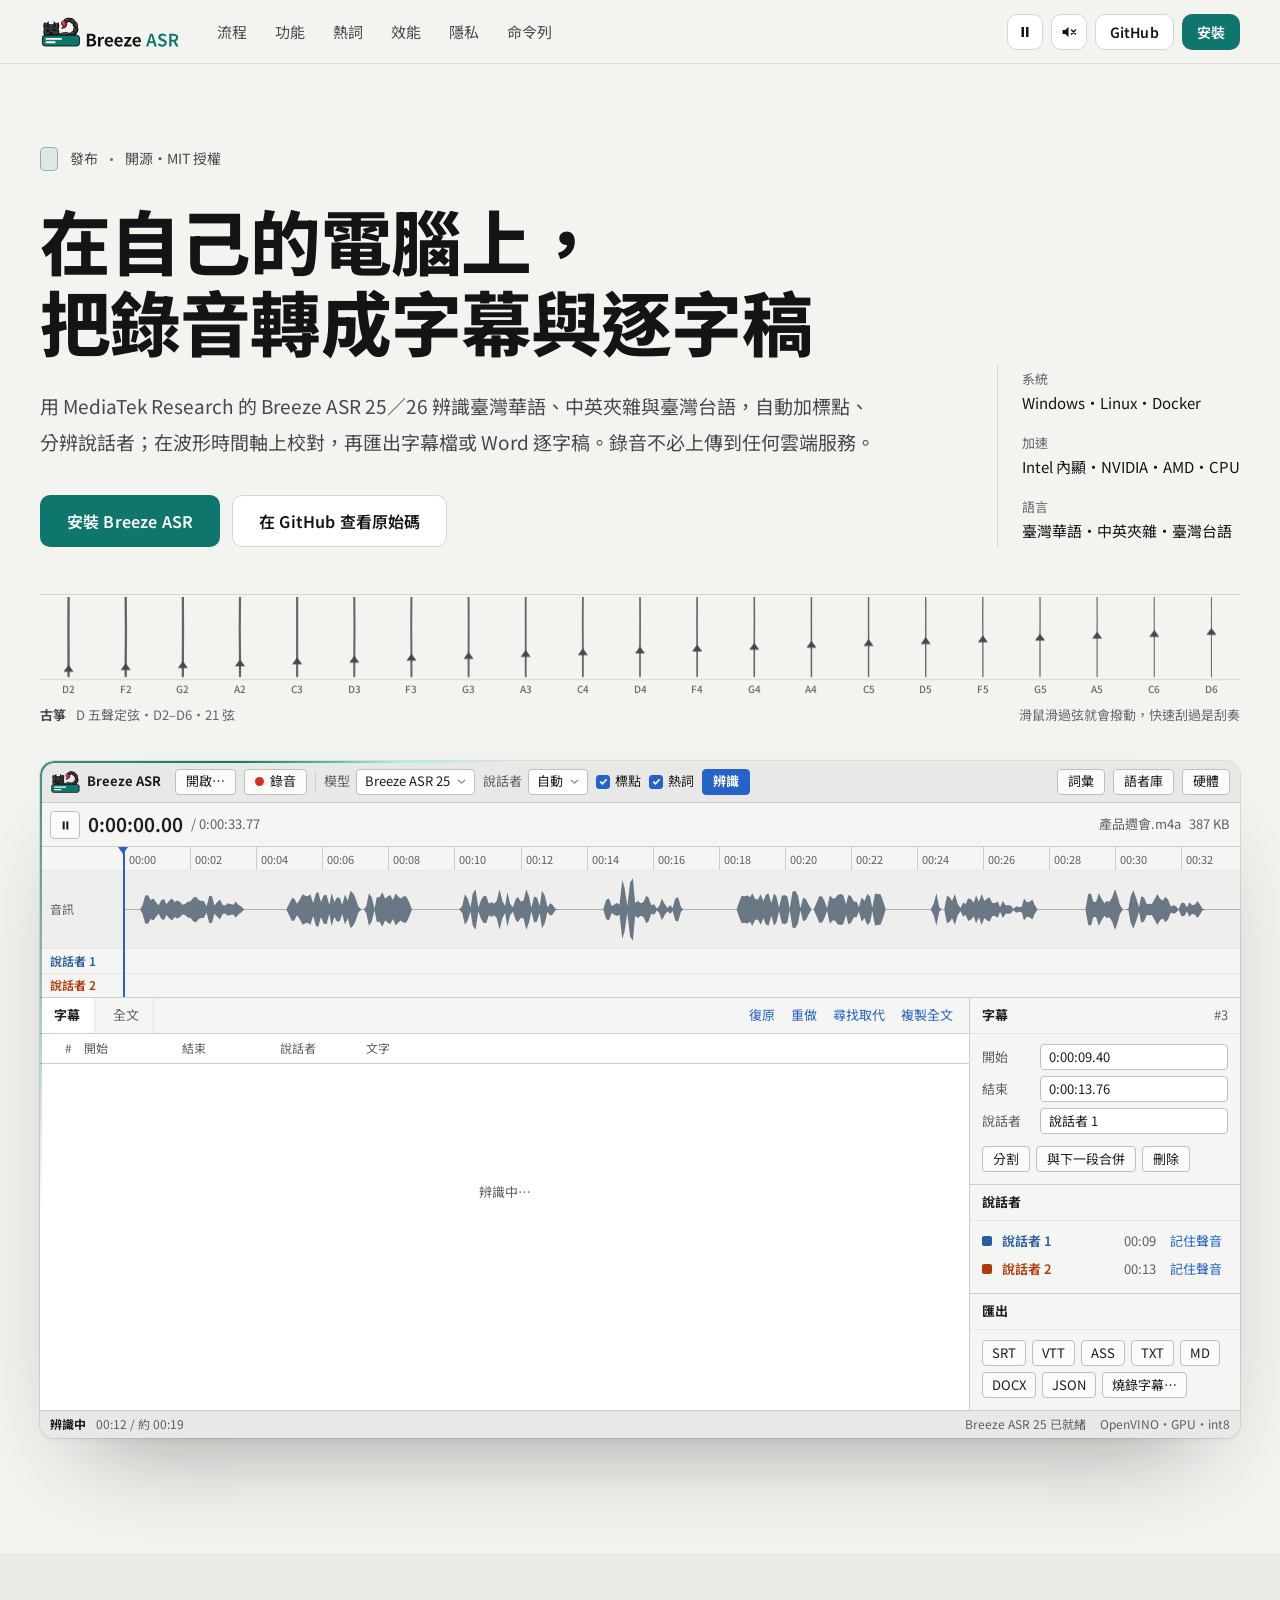
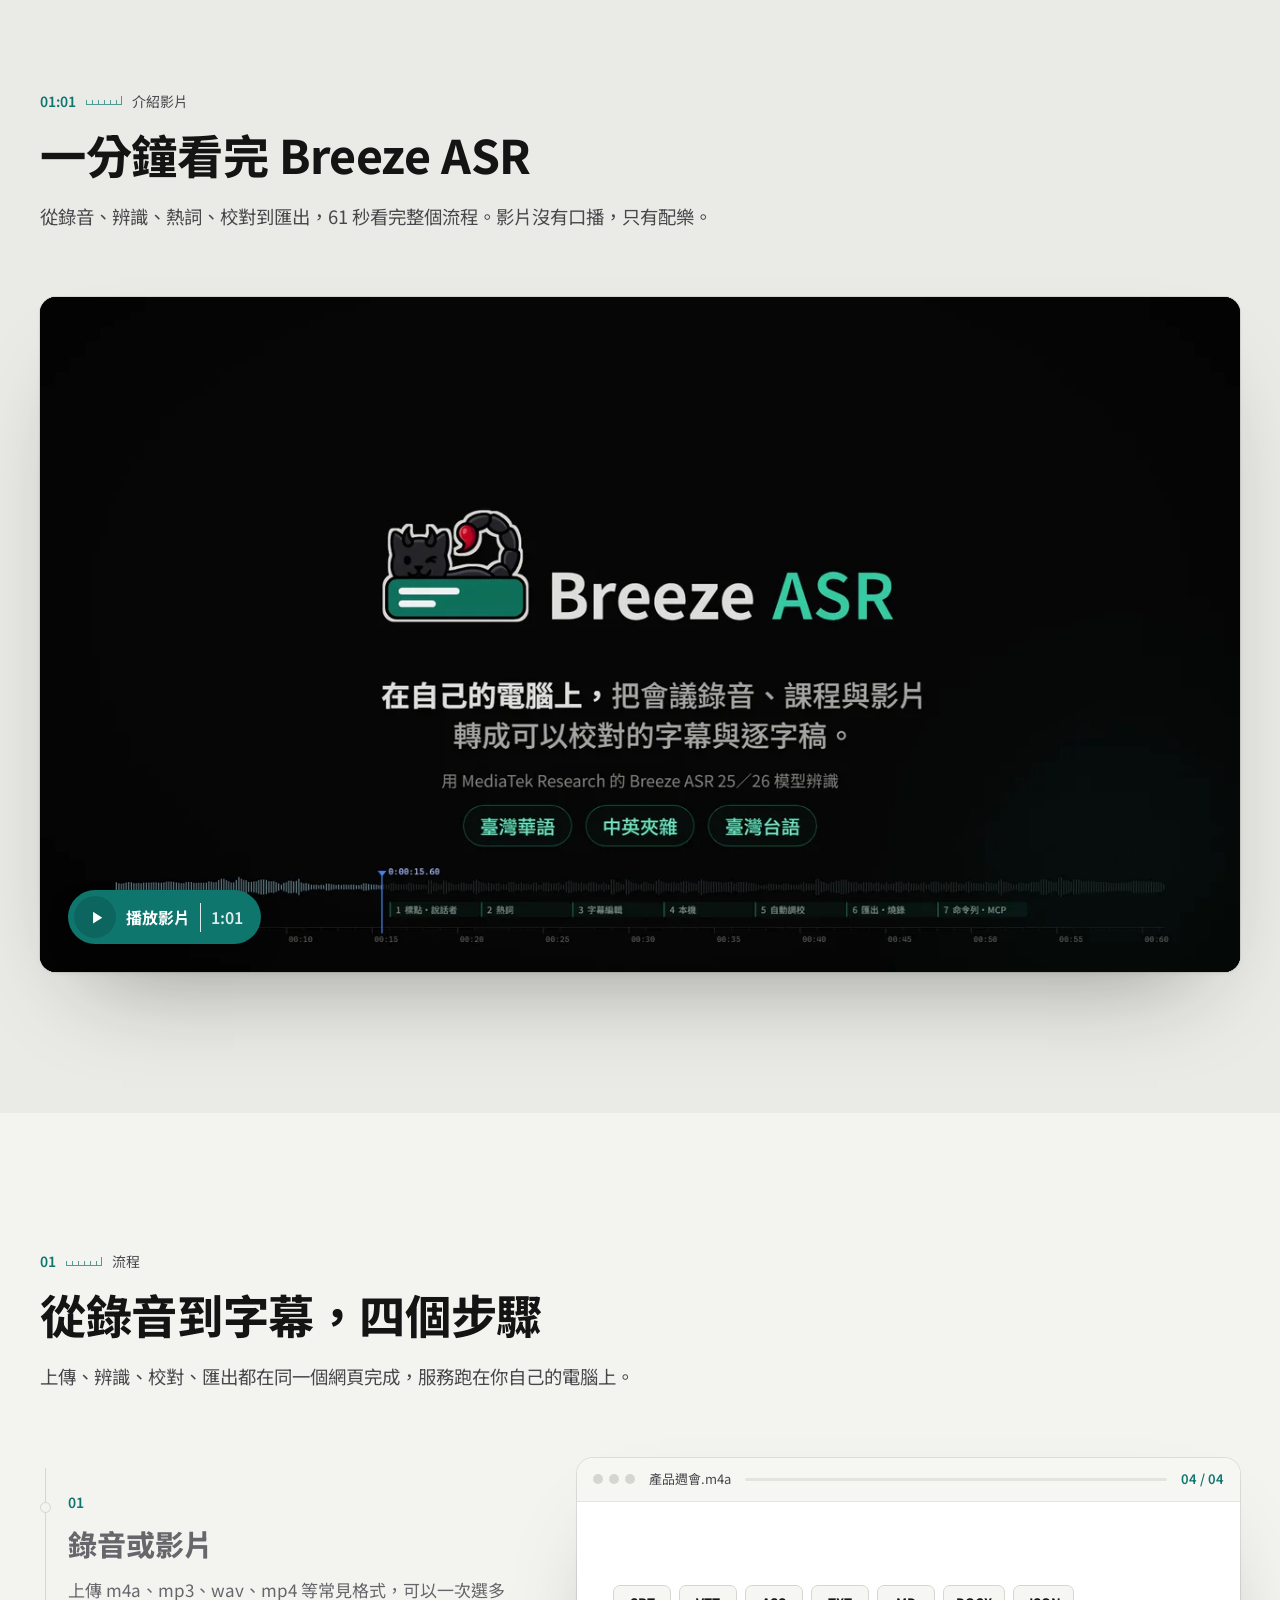
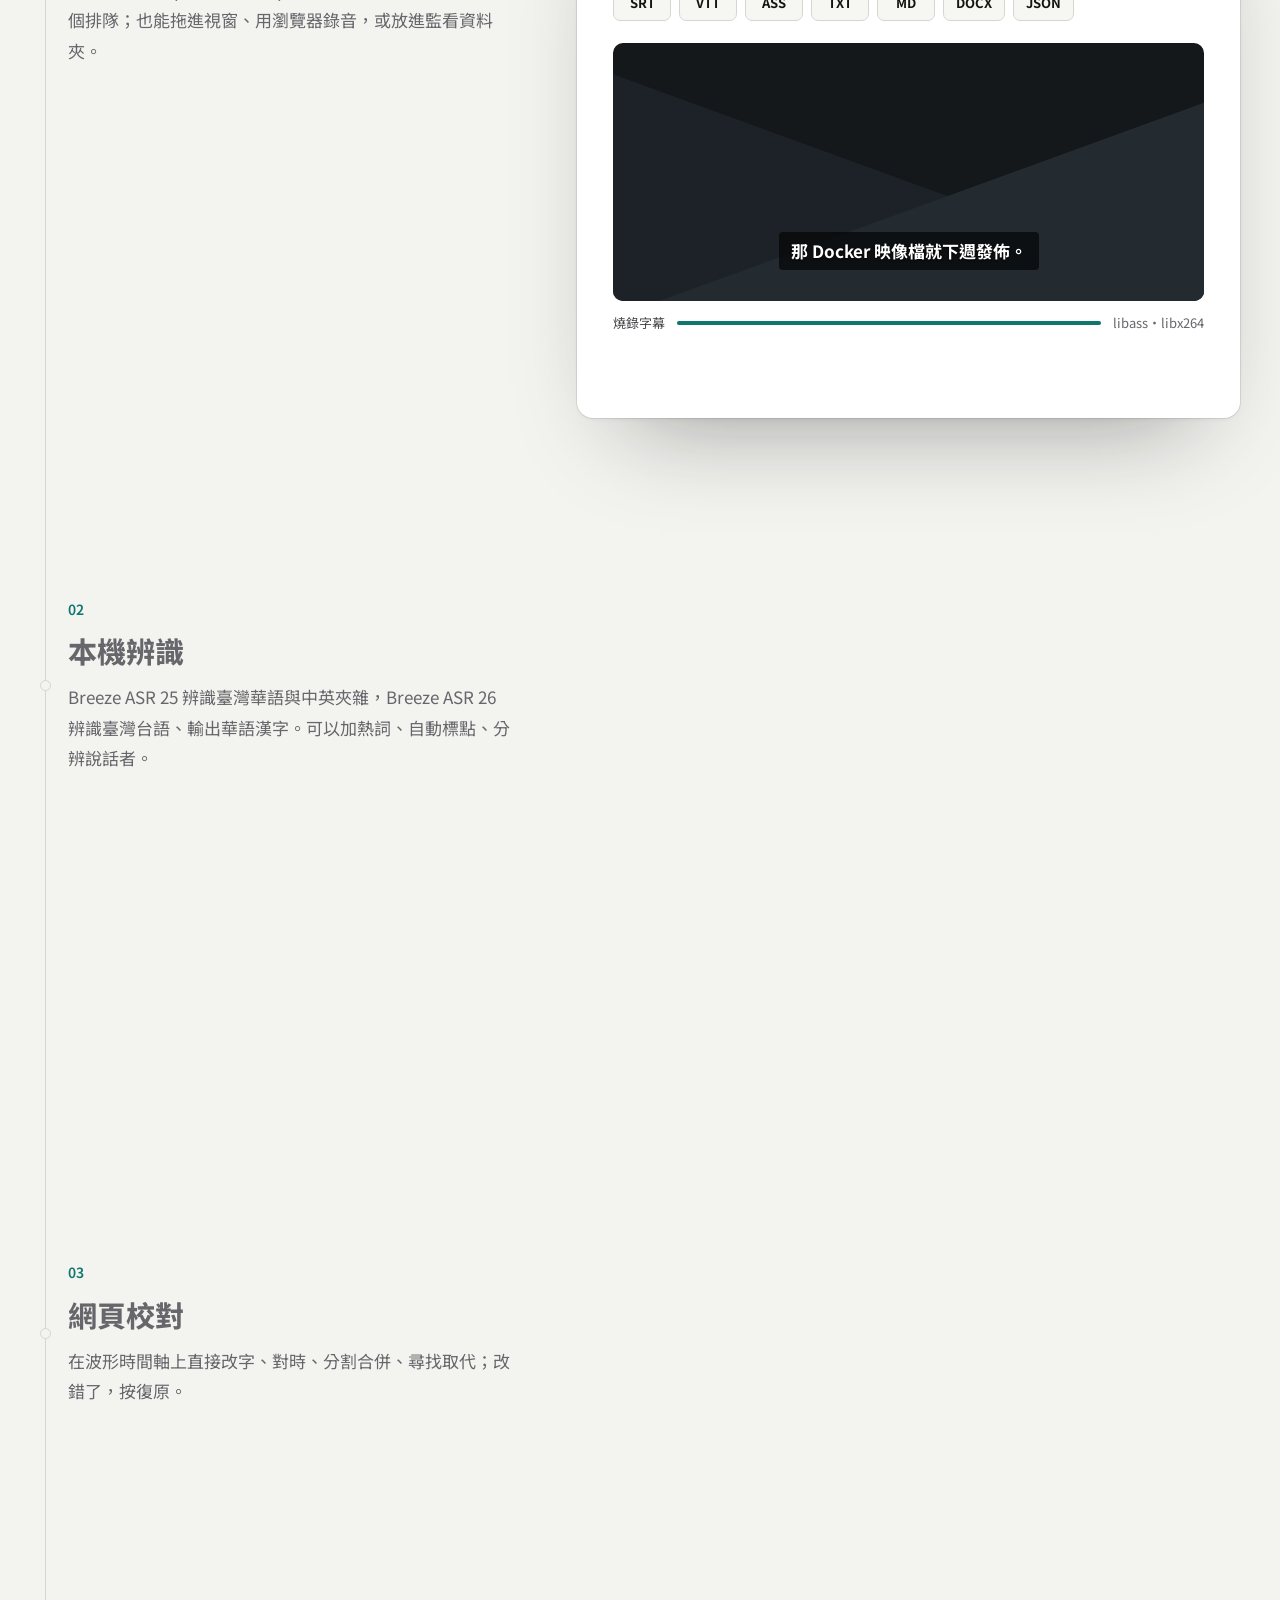
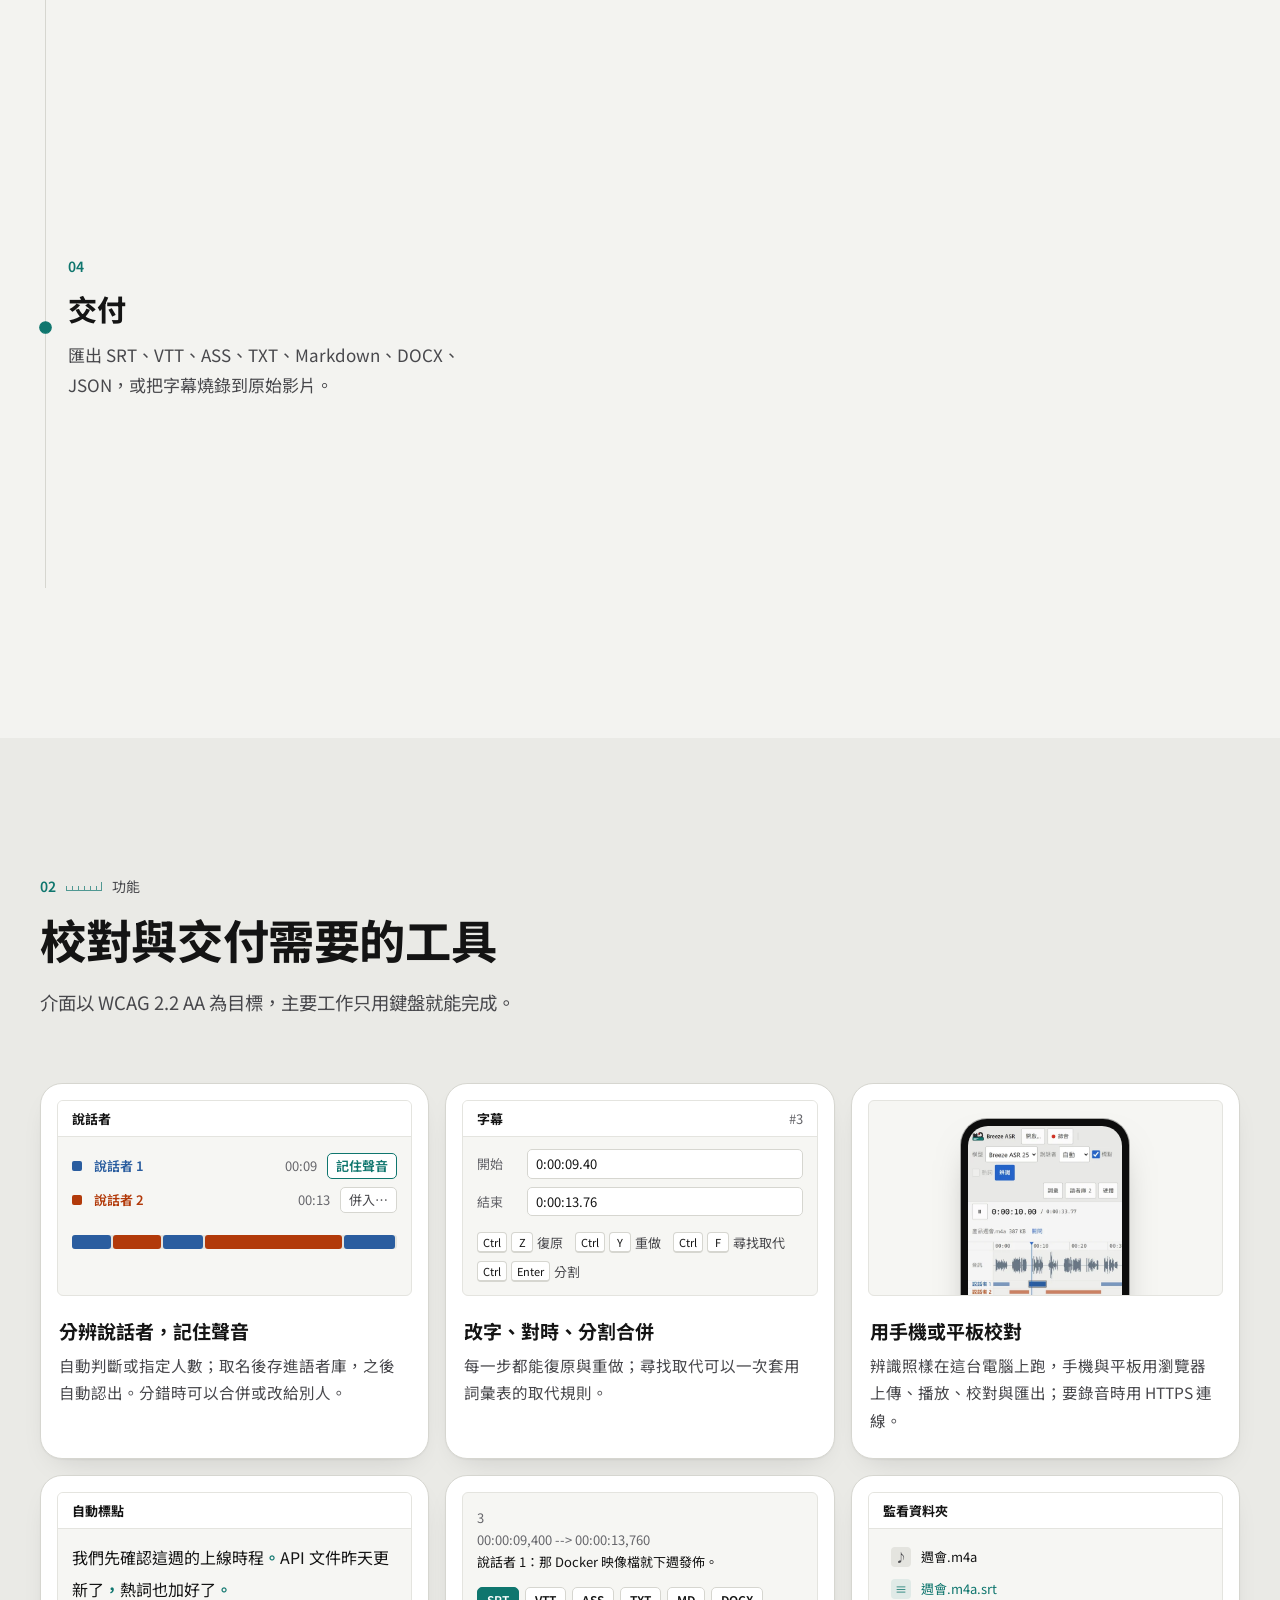
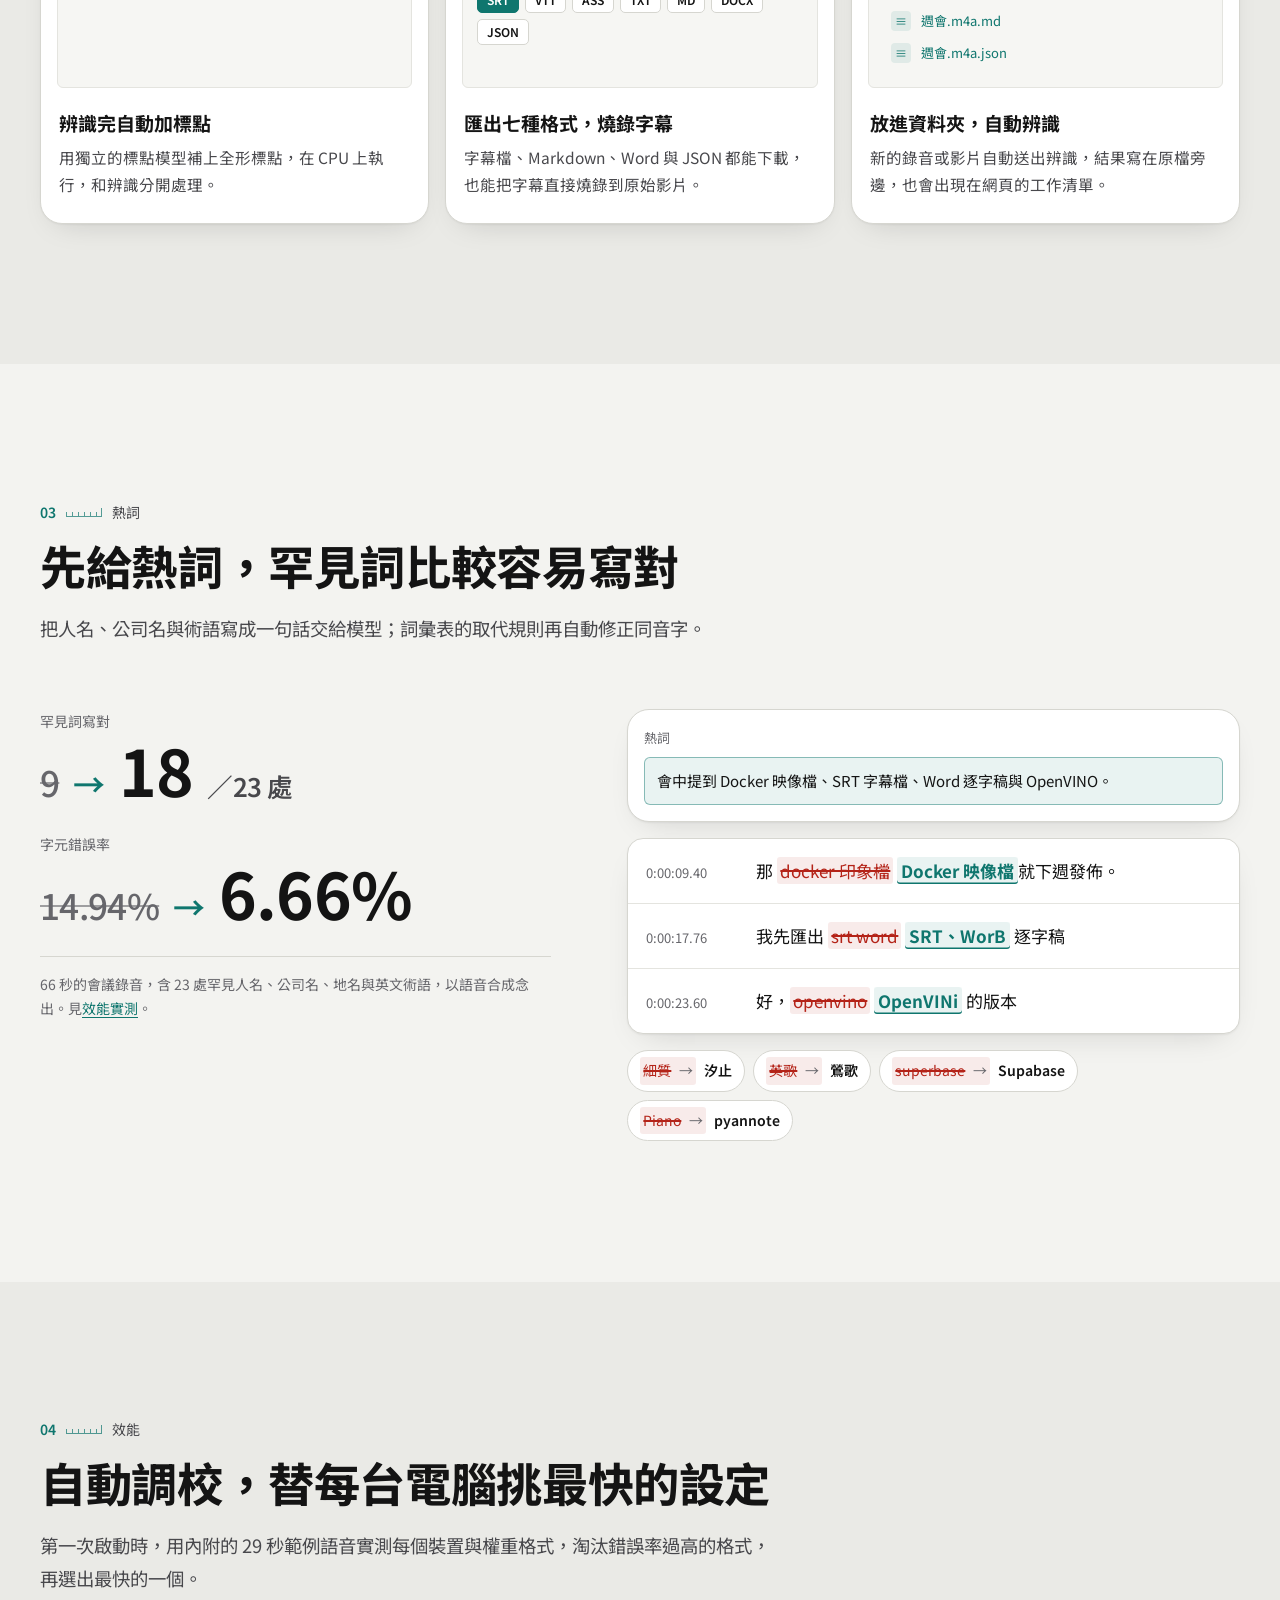
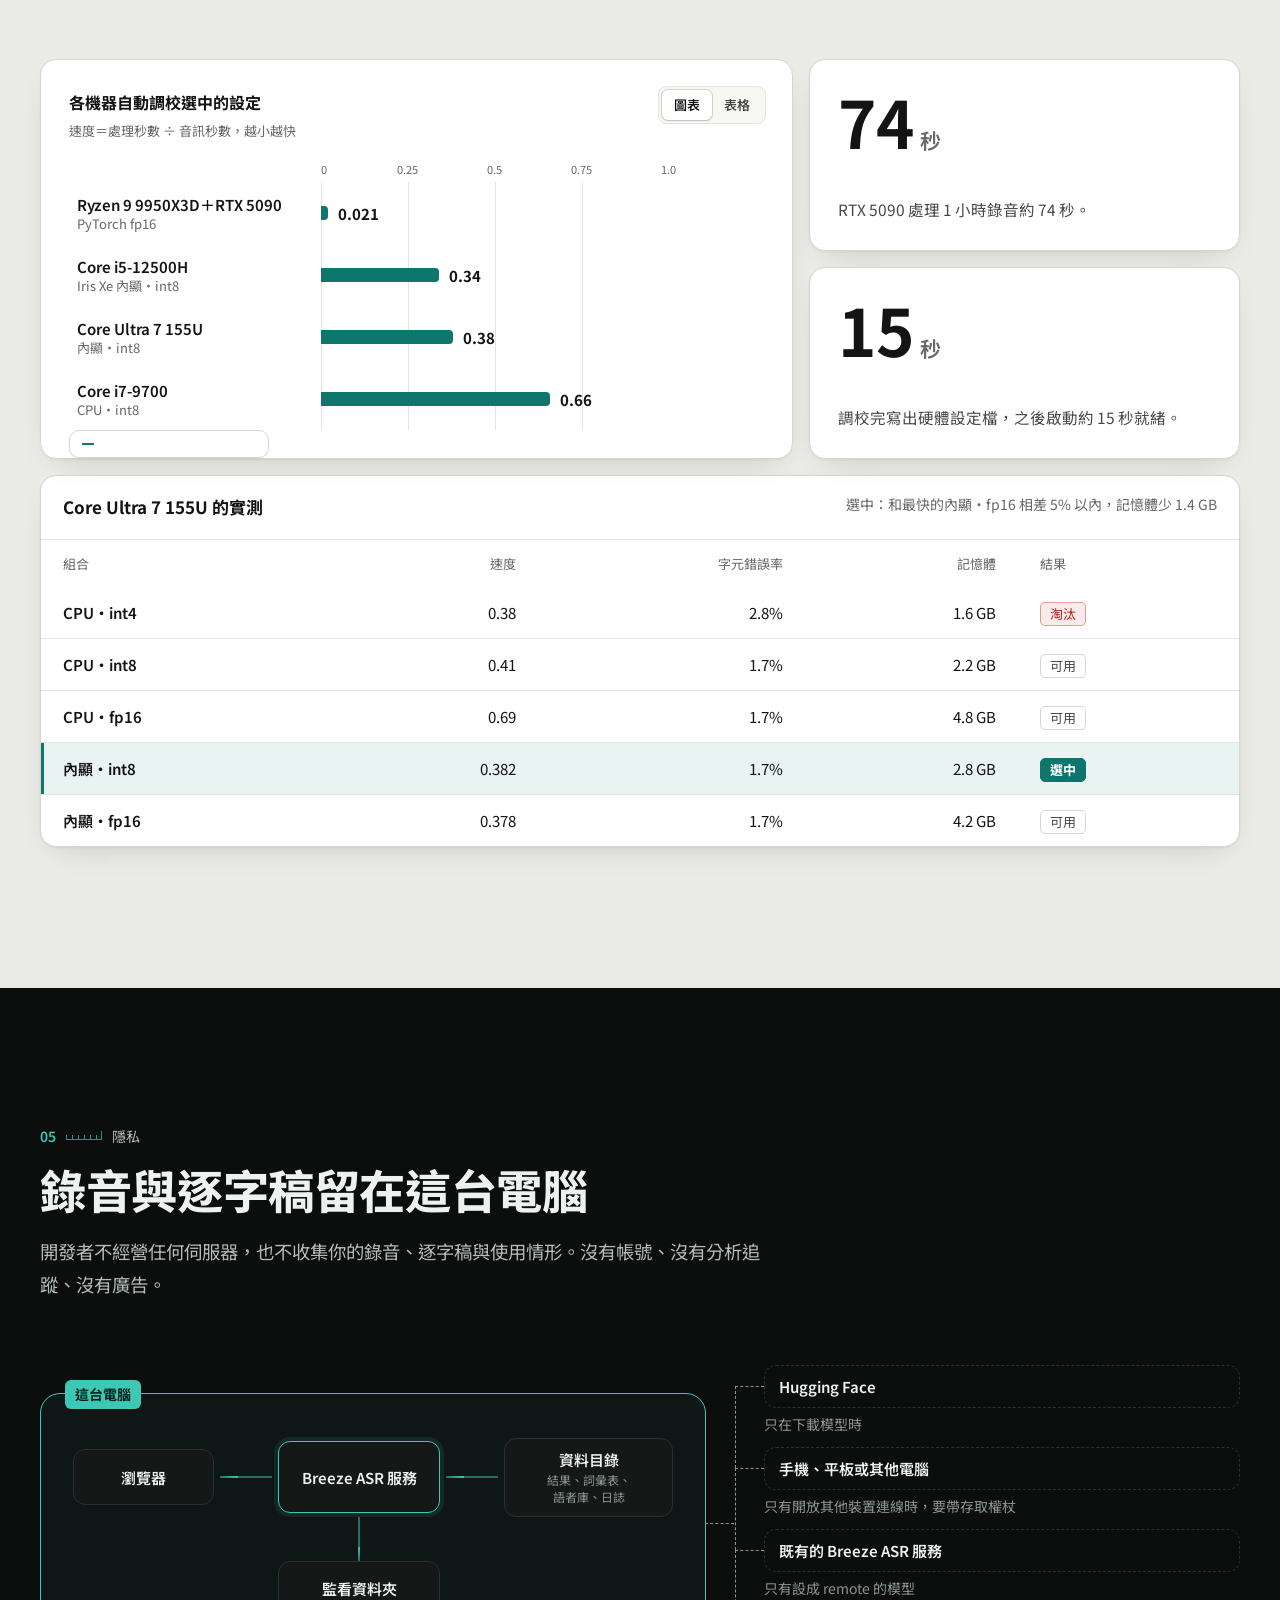
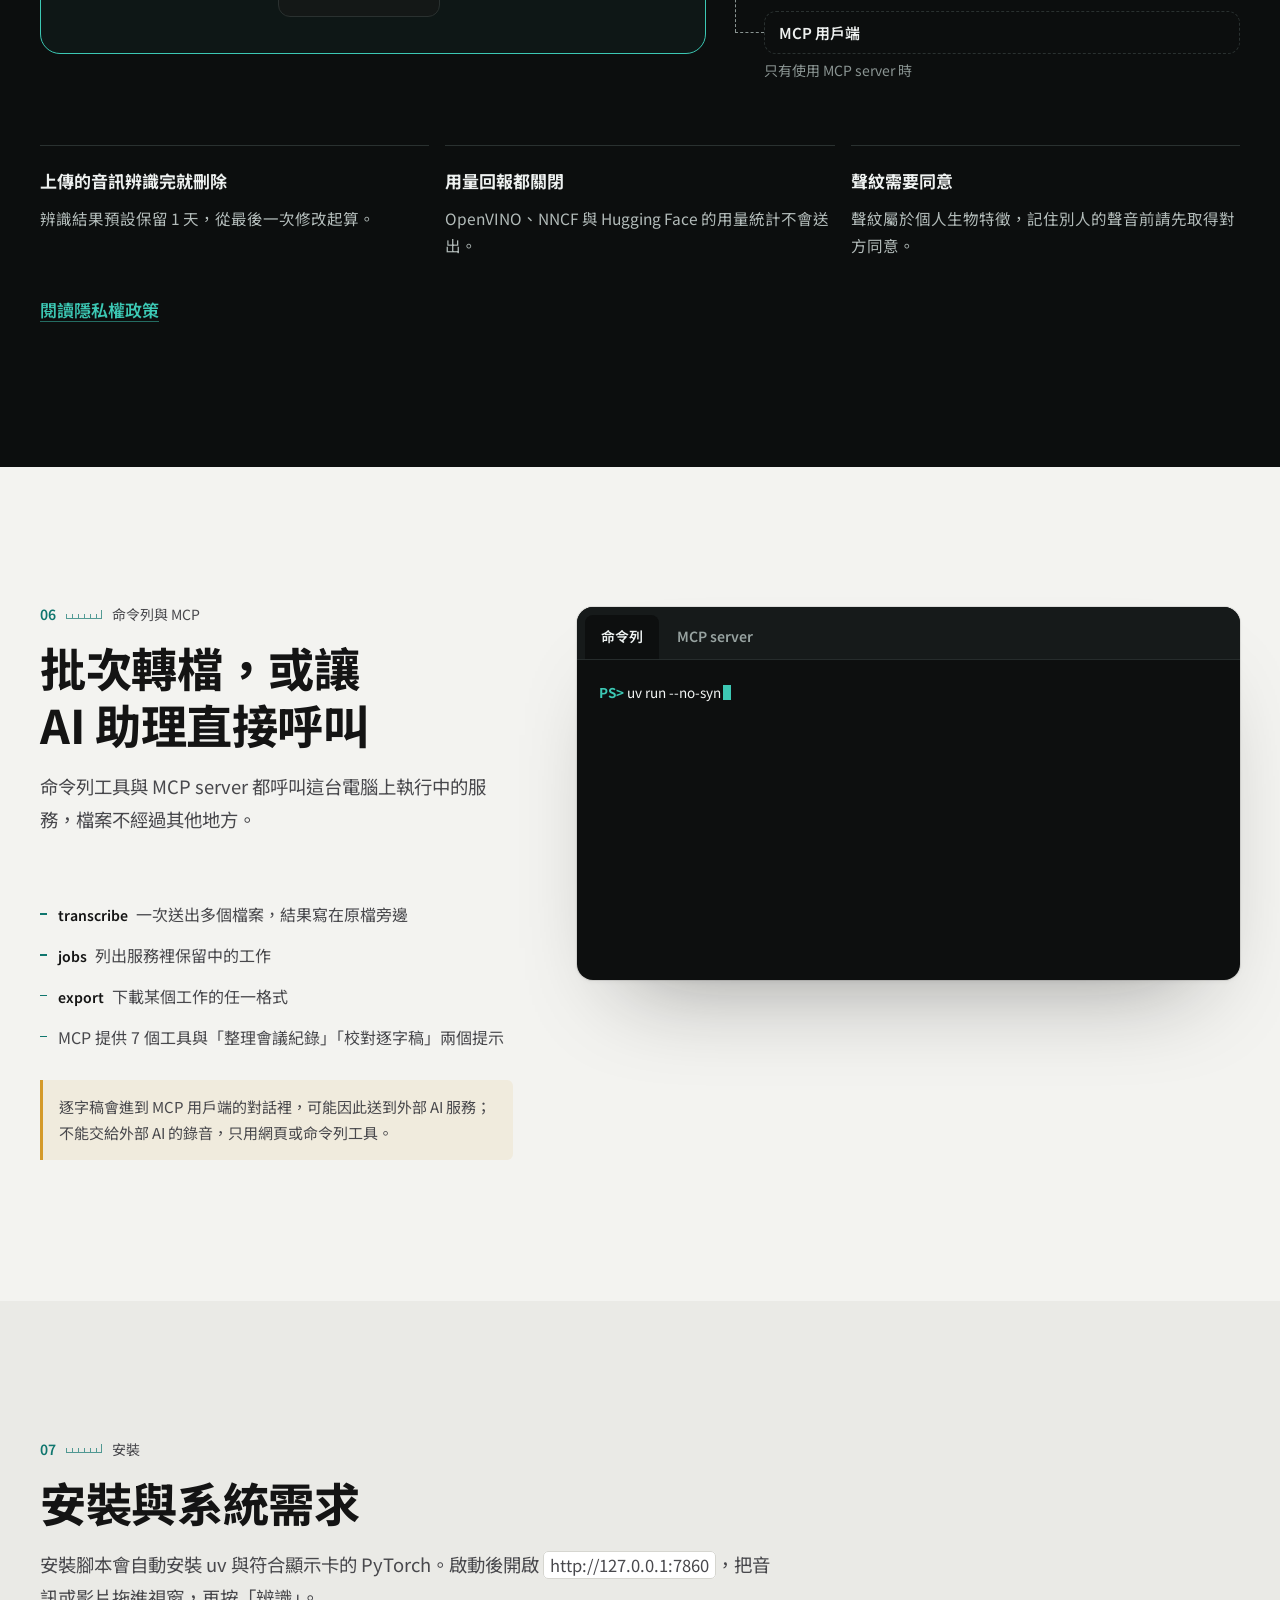
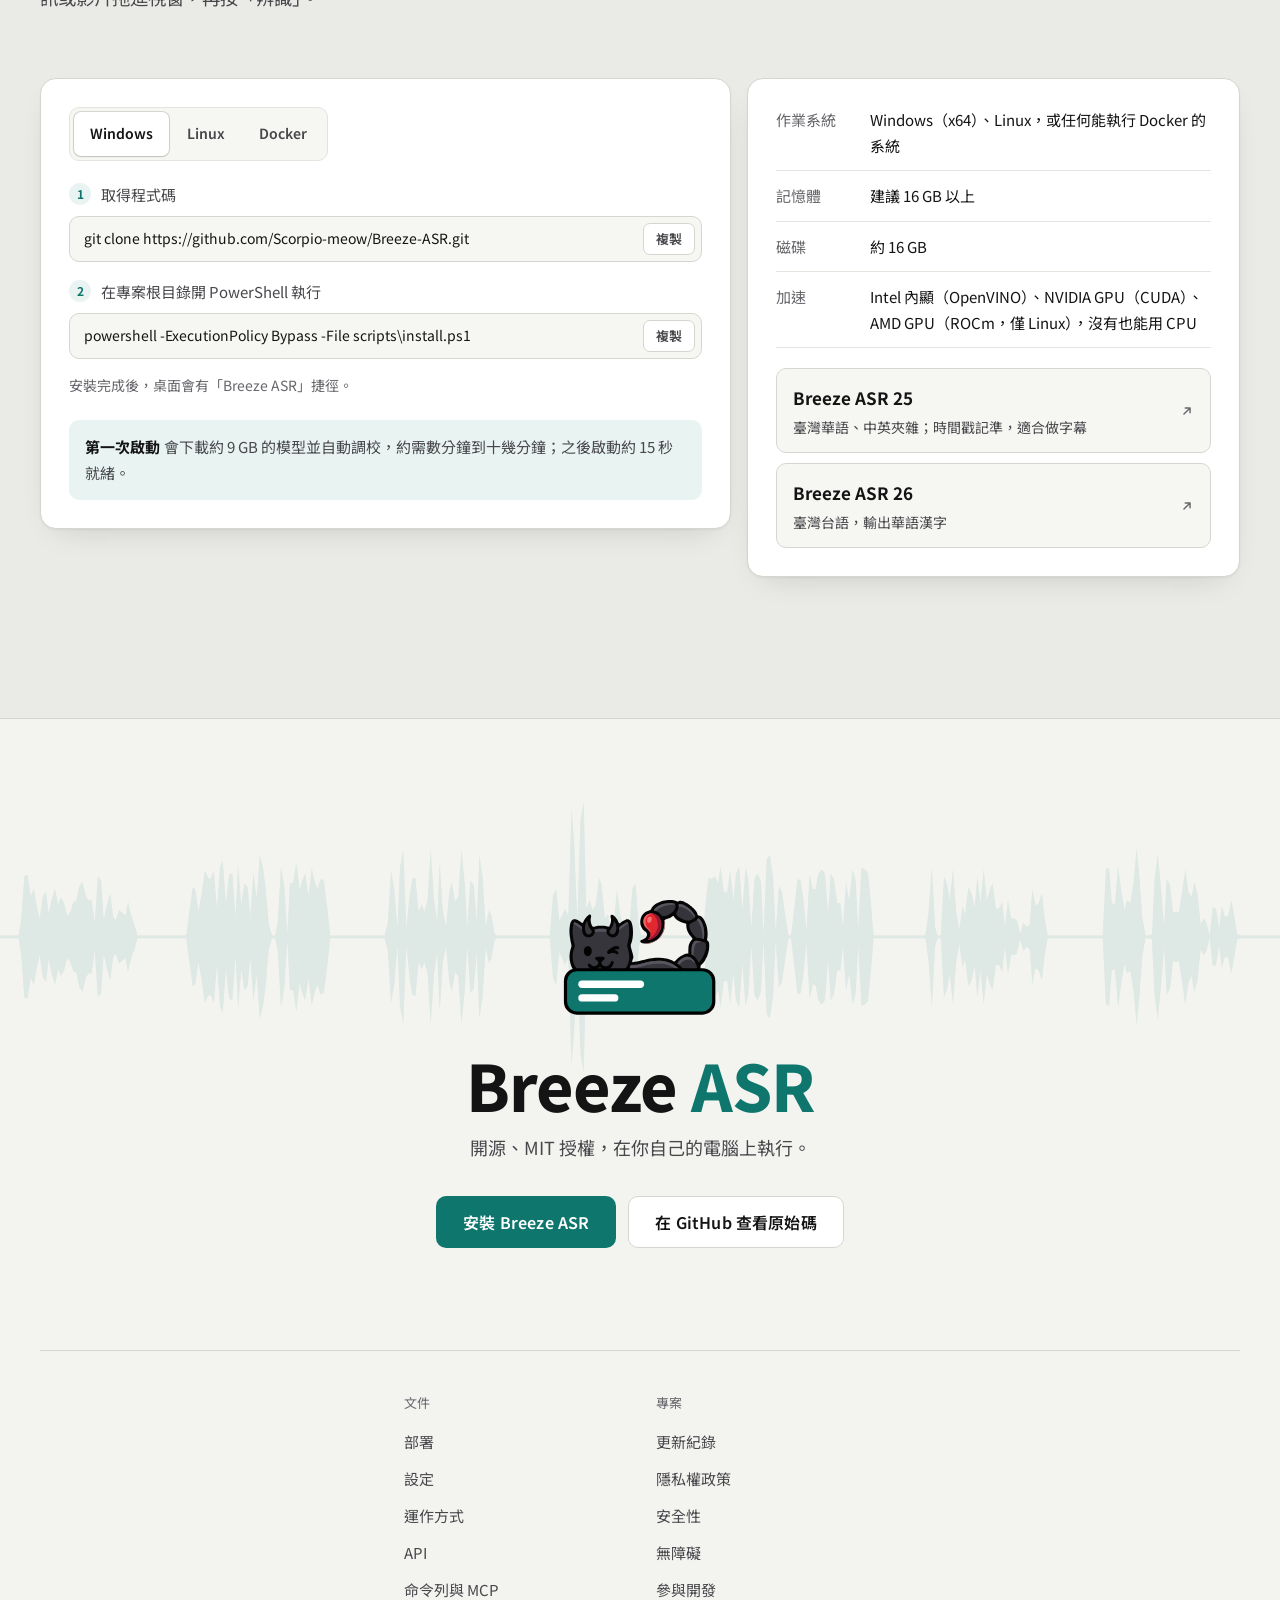
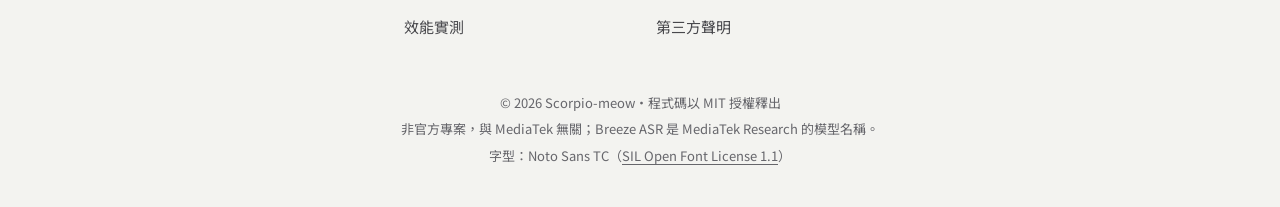
==== commit f2b4362e: "feat(site): 官網加上 SEO 與無障礙改進 - canonical、og:url、og:image 改在部署時用 Pages 網址寫成絕對網址 - sitemap 的 lastmod 只在" ====
--- a/site/index.html
+++ b/site/index.html
@@ -8,13 +8,14 @@
   <meta name="google-site-verification" content="jjQRA2mVrlVkjlSTMgxrNE9bMVfG6cNSKgpwz3CQm6Y">
   <title>Breeze ASR：在自己的電腦上把錄音轉成字幕與逐字稿</title>
   <meta name="description" content="開源的本機語音辨識與字幕編輯器。用 Breeze ASR 25／26 辨識臺灣華語、中英夾雜與臺灣台語，自動加標點、分辨說話者，在波形時間軸上校對後匯出字幕檔或 Word 逐字稿。">
+  <link rel="canonical" href="./" data-absolute>
   <meta name="theme-color" content="#f3f3f0" media="(prefers-color-scheme: light)">
   <meta name="theme-color" content="#101010" media="(prefers-color-scheme: dark)">
   <meta property="og:type" content="website">
   <meta property="og:title" content="Breeze ASR：在自己的電腦上把錄音轉成字幕與逐字稿">
   <meta property="og:description" content="臺灣華語、中英夾雜與臺灣台語的本機語音辨識與字幕編輯器，開源、MIT 授權。">
-  <meta property="og:url" content="https://scorpio-meow.github.io/Breeze-ASR/">
-  <meta property="og:image" content="https://scorpio-meow.github.io/Breeze-ASR/images/og.png">
+  <meta property="og:url" content="./" data-absolute>
+  <meta property="og:image" content="images/og.png" data-absolute>
   <meta property="og:image:width" content="1200">
   <meta property="og:image:height" content="630">
   <meta property="og:locale" content="zh_TW">
@@ -61,7 +62,7 @@
           <button class="icon-btn" type="button" aria-expanded="false" aria-controls="sound-panel" data-sound-menu>
             <svg class="i-sound-off" viewBox="0 0 16 16" aria-hidden="true"><path d="M1.5 6h2.6L7.5 3v10L4.1 10H1.5z"/><path class="ln" d="M10.5 6l4 4M14.5 6l-4 4"/></svg>
             <svg class="i-sound-on" viewBox="0 0 16 16" aria-hidden="true"><path d="M1.5 6h2.6L7.5 3v10L4.1 10H1.5z"/><path class="ln" d="M10 5.6a3.4 3.4 0 0 1 0 4.8M12.1 3.5a6.4 6.4 0 0 1 0 9"/></svg>
-            <span class="sr">聲音：背景音樂與古箏弦</span>
+            <span class="sr">聲音：背景音樂與古箏弦</span><span class="sr" data-sound-pending hidden>，待播放，按下開始</span>
           </button>
           <div class="sound__panel" id="sound-panel" role="group" aria-labelledby="sound-title" hidden>
             <p class="sound__title" id="sound-title">聲音</p>
@@ -116,6 +117,7 @@
       <div class="wrap hero__stage">
         <div class="appframe beam" data-demo role="group" tabindex="0" aria-label="Breeze ASR 編輯器：產品週會.m4a 的 7 段字幕與 2 位說話者" aria-describedby="demo-help">
           <p class="sr" id="demo-help">按上下方向鍵切換字幕段落。</p>
+          <p class="sr" aria-live="polite" data-demo-live></p>
           <div class="ed" aria-hidden="true">
             <div class="ed-toolbar">
               <span class="ed-app"><img src="images/app-mark.svg" alt="" width="31" height="24">Breeze ASR</span>
@@ -137,7 +139,7 @@
               <span class="ed-tc" data-tc>0:00:09.40</span>
               <span class="ed-total ed-hide-s">/ 0:00:33.77</span>
               <span class="ed-spacer"></span>
-              <span class="ed-file ed-hide-s">產品週會.m4a<span>387 KB</span></span>
+              <span class="ed-file ed-hide-s">產品週會.m4a<span>387&nbsp;KB</span></span>
             </div>
             <div class="ed-tracks" data-tracks>
               <div class="ed-ruler">
@@ -175,7 +177,7 @@
             <div class="ed-work">
               <div class="ed-grid">
                 <div class="ed-gridhead">
-                  <span class="ed-tab is-on">字幕</span><span class="ed-tab">全文</span><span class="ed-meta" data-count>7 段</span>
+                  <span class="ed-tab is-on">字幕</span><span class="ed-tab">全文</span><span class="ed-meta" data-count>7&nbsp;段</span>
                   <span class="ed-spacer"></span>
                   <span class="ed-link ed-hide-s">復原</span><span class="ed-link ed-hide-s">重做</span><span class="ed-link ed-hide-m">尋找取代</span><span class="ed-link ed-hide-m">複製全文</span>
                 </div>
@@ -217,7 +219,7 @@
               </div>
             </div>
             <div class="ed-status">
-              <span class="ed-status__main" data-status><b>完成</b><span>產品週會.m4a・7 段</span></span>
+              <span class="ed-status__main" data-status><b>完成</b><span>產品週會.m4a・7&nbsp;段</span></span>
               <span class="ed-spacer"></span>
               <span class="ed-hide-s">Breeze ASR 25 已就緒</span>
               <span class="ed-hide-xs">OpenVINO・GPU・int8</span>
@@ -236,14 +238,14 @@
         <header class="sec-head" data-reveal>
           <p class="eyebrow"><span>01:01</span>介紹影片</p>
           <h2 id="film-title">一分鐘看完 Breeze ASR</h2>
-          <p class="sec-lead" id="film-desc">從錄音、辨識、熱詞、校對到匯出，61 秒看完整個流程。影片沒有口播，只有配樂。</p>
+          <p class="sec-lead" id="film-desc">從錄音、辨識、熱詞、校對到匯出，61&nbsp;秒看完整個流程。影片沒有口播，只有配樂。</p>
         </header>
         <div class="film__frame" data-reveal style="--i:1" data-film>
           <video class="film__video" controls playsinline preload="none" width="1920" height="1080" aria-label="Breeze ASR 介紹影片，1 分 1 秒" aria-describedby="film-desc" data-film-video>
             <source src="media/breeze-asr-promo.mp4" type="video/mp4">
           </video>
           <button type="button" class="film__cover" aria-label="播放 Breeze ASR 介紹影片，1 分 1 秒" data-film-play>
-            <img src="media/breeze-asr-promo-poster.webp" alt="" width="1280" height="720" loading="lazy" decoding="async">
+            <img src="media/breeze-asr-promo-poster.webp" alt="Breeze ASR 介紹影片封面：黑貓吉祥物 LOGO、標語「在自己的電腦上，把會議錄音、課程與影片轉成可以校對的字幕與逐字稿」，下方是分成七個章節的時間軸" width="1280" height="720" loading="lazy" decoding="async">
             <span class="film__btn" aria-hidden="true"><span class="film__ico"><svg viewBox="0 0 16 16"><path d="M5 3.2v9.6l7.6-4.8z"/></svg></span><span class="film__label">播放影片</span><span class="film__dur">1:01</span></span>
           </button>
         </div>
@@ -381,7 +383,7 @@
               <div class="phone">
                 <picture>
                   <source srcset="images/mobile-dark.webp" media="(prefers-color-scheme: dark)">
-                  <img src="images/mobile-light.webp" alt="" width="468" height="660" loading="lazy" decoding="async">
+                  <img src="images/mobile-light.webp" alt="手機瀏覽器上的 Breeze ASR 編輯器：產品週會.m4a 的波形、兩位說話者的時間軸與字幕列表" width="468" height="660" loading="lazy" decoding="async">
                 </picture>
               </div>
             </div>
@@ -433,14 +435,14 @@
           <div class="hot__stats" data-reveal style="--i:1">
             <div class="stat">
               <p class="stat__label">罕見詞寫對</p>
-              <p class="stat__value"><span class="from">9</span><span class="arrow" aria-hidden="true">→</span><span data-count-to="18" data-count-from="9" data-decimals="0" data-suffix="">18</span><span class="unit">／23 處</span></p>
+              <p class="stat__value"><span class="from">9</span><span class="arrow" aria-hidden="true">→</span><span data-count-to="18" data-count-from="9" data-decimals="0" data-suffix="">18</span><span class="unit">／23&nbsp;處</span></p>
             </div>
             <div class="stat">
               <p class="stat__label">字元錯誤率</p>
               <p class="stat__value"><span class="from">14.94%</span><span class="arrow" aria-hidden="true">→</span><span data-count-to="6.64" data-count-from="14.94" data-decimals="2" data-suffix="%">6.64%</span></p>
             </div>
           </div>
-          <p class="footnote" data-reveal style="--i:2">66 秒的會議錄音，含 23 處罕見人名、公司名、地名與英文術語，以語音合成念出。見<a href="https://github.com/Scorpio-meow/Breeze-ASR/blob/main/docs/benchmarks.md#熱詞">效能實測</a>。</p>
+          <p class="footnote" data-reveal style="--i:2">66&nbsp;秒的會議錄音，含 23&nbsp;處罕見人名、公司名、地名與英文術語，以語音合成念出。見<a href="https://github.com/Scorpio-meow/Breeze-ASR/blob/main/docs/benchmarks.md#熱詞">效能實測</a>。</p>
         </div>
         <div class="hot__demo" data-reveal style="--i:1">
           <div class="hw">
@@ -466,7 +468,7 @@
         <header class="sec-head" data-reveal>
           <p class="eyebrow"><span>04</span>效能</p>
           <h2 id="performance-title">自動調校，替每台電腦挑最快的設定</h2>
-          <p class="sec-lead">第一次啟動時，用內附的 29 秒範例語音實測每個裝置與權重格式，淘汰錯誤率過高的格式，再選出最快的一個。</p>
+          <p class="sec-lead">第一次啟動時，用內附的 29&nbsp;秒範例語音實測每個裝置與權重格式，淘汰錯誤率過高的格式，再選出最快的一個。</p>
         </header>
         <div class="perf__grid">
           <figure class="bars" data-reveal style="--i:1" aria-labelledby="bars-title">
@@ -504,10 +506,10 @@
               <table class="bars__table" role="table">
                 <thead><tr role="row"><th role="columnheader" scope="col">機器與選中的設定</th><th role="columnheader" scope="col" class="num">速度</th><th role="columnheader" scope="col" class="num">記憶體</th><th role="columnheader" scope="col" class="num">整輪調校</th></tr></thead>
                 <tbody>
-                  <tr role="row"><th role="rowheader" scope="row">Ryzen 9 9950X3D＋RTX 5090<small>RTX 5090・PyTorch fp16</small></th><td role="cell" class="num" data-label="速度">0.021</td><td role="cell" class="num" data-label="記憶體">3.8 GB<small>顯示記憶體</small></td><td role="cell" class="num" data-label="整輪調校">約 1.5–2 分鐘</td></tr>
-                  <tr role="row"><th role="rowheader" scope="row">Core i5-12500H<small>Iris Xe 內顯・int8</small></th><td role="cell" class="num" data-label="速度">0.34</td><td role="cell" class="num" data-label="記憶體">3.1 GB</td><td role="cell" class="num" data-label="整輪調校">約 6 分鐘</td></tr>
-                  <tr role="row"><th role="rowheader" scope="row">Core Ultra 7 155U<small>內顯・int8</small></th><td role="cell" class="num" data-label="速度">0.38</td><td role="cell" class="num" data-label="記憶體">2.8 GB</td><td role="cell" class="num" data-label="整輪調校">約 7 分鐘</td></tr>
-                  <tr role="row"><th role="rowheader" scope="row">Core i7-9700<small>CPU・int8</small></th><td role="cell" class="num" data-label="速度">0.66</td><td role="cell" class="num" data-label="記憶體">2.2 GB</td><td role="cell" class="num" data-label="整輪調校">約 35 分鐘</td></tr>
+                  <tr role="row"><th role="rowheader" scope="row">Ryzen 9 9950X3D＋RTX 5090<small>RTX 5090・PyTorch fp16</small></th><td role="cell" class="num" data-label="速度">0.021</td><td role="cell" class="num" data-label="記憶體">3.8&nbsp;GB<small>顯示記憶體</small></td><td role="cell" class="num" data-label="整輪調校">約 1.5–2&nbsp;分鐘</td></tr>
+                  <tr role="row"><th role="rowheader" scope="row">Core i5-12500H<small>Iris Xe 內顯・int8</small></th><td role="cell" class="num" data-label="速度">0.34</td><td role="cell" class="num" data-label="記憶體">3.1&nbsp;GB</td><td role="cell" class="num" data-label="整輪調校">約 6&nbsp;分鐘</td></tr>
+                  <tr role="row"><th role="rowheader" scope="row">Core Ultra 7 155U<small>內顯・int8</small></th><td role="cell" class="num" data-label="速度">0.38</td><td role="cell" class="num" data-label="記憶體">2.8&nbsp;GB</td><td role="cell" class="num" data-label="整輪調校">約 7&nbsp;分鐘</td></tr>
+                  <tr role="row"><th role="rowheader" scope="row">Core i7-9700<small>CPU・int8</small></th><td role="cell" class="num" data-label="速度">0.66</td><td role="cell" class="num" data-label="記憶體">2.2&nbsp;GB</td><td role="cell" class="num" data-label="整輪調校">約 35&nbsp;分鐘</td></tr>
                 </tbody>
               </table>
             </div>
@@ -515,25 +517,25 @@
           <div class="perf__facts">
             <div class="fact" data-reveal style="--i:2">
               <p class="fact__value"><span data-count-to="74" data-count-from="0" data-decimals="0" data-suffix="">74</span><small>秒</small></p>
-              <p class="fact__text">RTX 5090 處理 1 小時錄音約 74 秒。</p>
+              <p class="fact__text">RTX 5090 處理 1&nbsp;小時錄音約 74&nbsp;秒。</p>
             </div>
             <div class="fact" data-reveal style="--i:3">
               <p class="fact__value"><span data-count-to="15" data-count-from="0" data-decimals="0" data-suffix="">15</span><small>秒</small></p>
-              <p class="fact__text">調校完寫出硬體設定檔，之後啟動約 15 秒就緒。</p>
+              <p class="fact__text">調校完寫出硬體設定檔，之後啟動約 15&nbsp;秒就緒。</p>
             </div>
           </div>
         </div>
         <div class="tune" data-reveal style="--i:2">
-          <p class="tune__head"><span>Core Ultra 7 155U 的實測</span><span class="tune__sub">選中：和最快的內顯・fp16 相差 5% 以內，記憶體少 1.4 GB</span></p>
+          <p class="tune__head"><span>Core Ultra 7 155U 的實測</span><span class="tune__sub">選中：和最快的內顯・fp16 相差 5% 以內，記憶體少 1.4&nbsp;GB</span></p>
           <div class="tune__scroll">
             <table class="tune__table">
               <thead><tr><th scope="col">組合</th><th scope="col" class="num">速度</th><th scope="col" class="num">字元錯誤率</th><th scope="col" class="num">記憶體</th><th scope="col">結果</th></tr></thead>
               <tbody>
-                <tr><th scope="row">CPU・int4</th><td class="num">0.38</td><td class="num">2.8%</td><td class="num">1.6 GB</td><td><span class="chip chip--out">淘汰</span></td></tr>
-                <tr><th scope="row">CPU・int8</th><td class="num">0.41</td><td class="num">1.7%</td><td class="num">2.2 GB</td><td><span class="chip">可用</span></td></tr>
-                <tr><th scope="row">CPU・fp16</th><td class="num">0.69</td><td class="num">1.7%</td><td class="num">4.8 GB</td><td><span class="chip">可用</span></td></tr>
-                <tr class="is-pick"><th scope="row">內顯・int8</th><td class="num">0.382</td><td class="num">1.7%</td><td class="num">2.8 GB</td><td><span class="chip chip--pick">選中</span></td></tr>
-                <tr><th scope="row">內顯・fp16</th><td class="num">0.378</td><td class="num">1.7%</td><td class="num">4.2 GB</td><td><span class="chip">可用</span></td></tr>
+                <tr><th scope="row">CPU・int4</th><td class="num">0.38</td><td class="num">2.8%</td><td class="num">1.6&nbsp;GB</td><td><span class="chip chip--out">淘汰</span></td></tr>
+                <tr><th scope="row">CPU・int8</th><td class="num">0.41</td><td class="num">1.7%</td><td class="num">2.2&nbsp;GB</td><td><span class="chip">可用</span></td></tr>
+                <tr><th scope="row">CPU・fp16</th><td class="num">0.69</td><td class="num">1.7%</td><td class="num">4.8&nbsp;GB</td><td><span class="chip">可用</span></td></tr>
+                <tr class="is-pick"><th scope="row">內顯・int8</th><td class="num">0.382</td><td class="num">1.7%</td><td class="num">2.8&nbsp;GB</td><td><span class="chip chip--pick">選中</span></td></tr>
+                <tr><th scope="row">內顯・fp16</th><td class="num">0.378</td><td class="num">1.7%</td><td class="num">4.2&nbsp;GB</td><td><span class="chip">可用</span></td></tr>
               </tbody>
             </table>
           </div>
@@ -570,7 +572,7 @@
           </ul>
         </div>
         <ul class="privacy__facts">
-          <li data-reveal style="--i:1"><b>上傳的音訊辨識完就刪除</b><span>辨識結果預設保留 1 天，從最後一次修改起算。</span></li>
+          <li data-reveal style="--i:1"><b>上傳的音訊辨識完就刪除</b><span>辨識結果預設保留 1&nbsp;天，從最後一次修改起算。</span></li>
           <li data-reveal style="--i:2"><b>用量回報都關閉</b><span>OpenVINO、NNCF 與 Hugging Face 的用量統計不會送出。</span></li>
           <li data-reveal style="--i:3"><b>聲紋需要同意</b><span>聲紋屬於個人生物特徵，記住別人的聲音前請先取得對方同意。</span></li>
         </ul>
@@ -589,7 +591,7 @@
             <li><code>transcribe</code>一次送出多個檔案，結果寫在原檔旁邊</li>
             <li><code>jobs</code>列出服務裡保留中的工作</li>
             <li><code>export</code>下載某個工作的任一格式</li>
-            <li>MCP 提供 7 個工具與「整理會議紀錄」「校對逐字稿」兩個提示</li>
+            <li>MCP 提供 7&nbsp;個工具與「整理會議紀錄」「校對逐字稿」兩個提示</li>
           </ul>
           <p class="cli__warn" data-reveal style="--i:2">逐字稿會進到 MCP 用戶端的對話裡，可能因此送到外部 AI 服務；不能交給外部 AI 的錄音，只用網頁或命令列工具。</p>
         </div>
@@ -603,7 +605,7 @@
 <span class="out" style="--i:0">週會.m4a：已送出（工作 z3Nq8gjFtZ4y0v3H）</span>
 <span class="out" style="--i:1">週會.m4a：處理中</span>
 <span class="out" style="--i:2">週會.m4a：辨識中</span>
-<span class="out" style="--i:3">週會.m4a：<span class="ok">完成，8 段</span></span>
+<span class="out" style="--i:3">週會.m4a：<span class="ok">完成，8&nbsp;段</span></span>
 <span class="out" style="--i:4">週會.m4a.md</span>
 <span class="out" style="--i:5">週會.m4a.srt</span></pre>
           </div>
@@ -661,14 +663,14 @@
               </ol>
               <p class="steps__note">NVIDIA、AMD 顯示卡與 GitHub 發布的映像檔，見<a href="https://github.com/Scorpio-meow/Breeze-ASR/blob/main/docs/deployment.md#docker">部署</a>。</p>
             </div>
-            <p class="first-run"><b>第一次啟動</b>會下載約 9 GB 的模型並自動調校，約需數分鐘到十幾分鐘；之後啟動約 15 秒就緒。</p>
+            <p class="first-run"><b>第一次啟動</b>會下載約 9&nbsp;GB 的模型並自動調校，約需數分鐘到十幾分鐘；之後啟動約 15&nbsp;秒就緒。</p>
             <p class="sr" aria-live="polite" data-copy-status></p>
           </div>
           <div class="req" data-reveal style="--i:2">
             <dl class="req__list">
               <div><dt>作業系統</dt><dd>Windows（x64）、Linux，或任何能執行 Docker 的系統</dd></div>
-              <div><dt>記憶體</dt><dd>建議 16 GB 以上</dd></div>
-              <div><dt>磁碟</dt><dd>約 16 GB</dd></div>
+              <div><dt>記憶體</dt><dd>建議 16&nbsp;GB 以上</dd></div>
+              <div><dt>磁碟</dt><dd>約 16&nbsp;GB</dd></div>
               <div><dt>加速</dt><dd>Intel 內顯（OpenVINO）、NVIDIA GPU（CUDA）、AMD GPU（ROCm，僅 Linux），沒有也能用 CPU</dd></div>
             </dl>
             <div class="models-list">
--- a/site/styles.css
+++ b/site/styles.css
@@ -356,6 +356,21 @@
   color: var(--accent);
 }
 
+[data-sound-menu] {
+  position: relative;
+}
+
+[data-sound-menu][data-pending]::after {
+  content: "";
+  position: absolute;
+  top: 5px;
+  right: 5px;
+  width: 6px;
+  height: 6px;
+  border-radius: 50%;
+  background: var(--ink-3);
+}
+
 .no-js .sound {
   display: none;
 }
@@ -4269,13 +4284,16 @@
 }
 
 .model-card::after {
-  content: "↗";
+  content: "";
   position: absolute;
   right: 16px;
   top: 50%;
+  width: 14px;
+  height: 14px;
   translate: 0 -50%;
-  color: var(--ink-3);
-  transition: translate 0.35s var(--spring), color 0.2s var(--ease-out);
+  background: var(--ink-3);
+  mask: url("data:image/svg+xml,%3Csvg xmlns='http://www.w3.org/2000/svg' viewBox='0 0 16 16' fill='none' stroke='black' stroke-width='1.6' stroke-linecap='round' stroke-linejoin='round'%3E%3Cpath d='M4.5 11.5l7-7M6 4.5h5.5V10'/%3E%3C/svg%3E") center / contain no-repeat;
+  transition: translate 0.35s var(--spring), background-color 0.2s var(--ease-out);
 }
 
 .model-card:hover {
@@ -4286,7 +4304,7 @@
 
 .model-card:hover::after {
   translate: 3px calc(-50% - 3px);
-  color: var(--accent);
+  background: var(--accent);
 }
 
 .model-card__name {
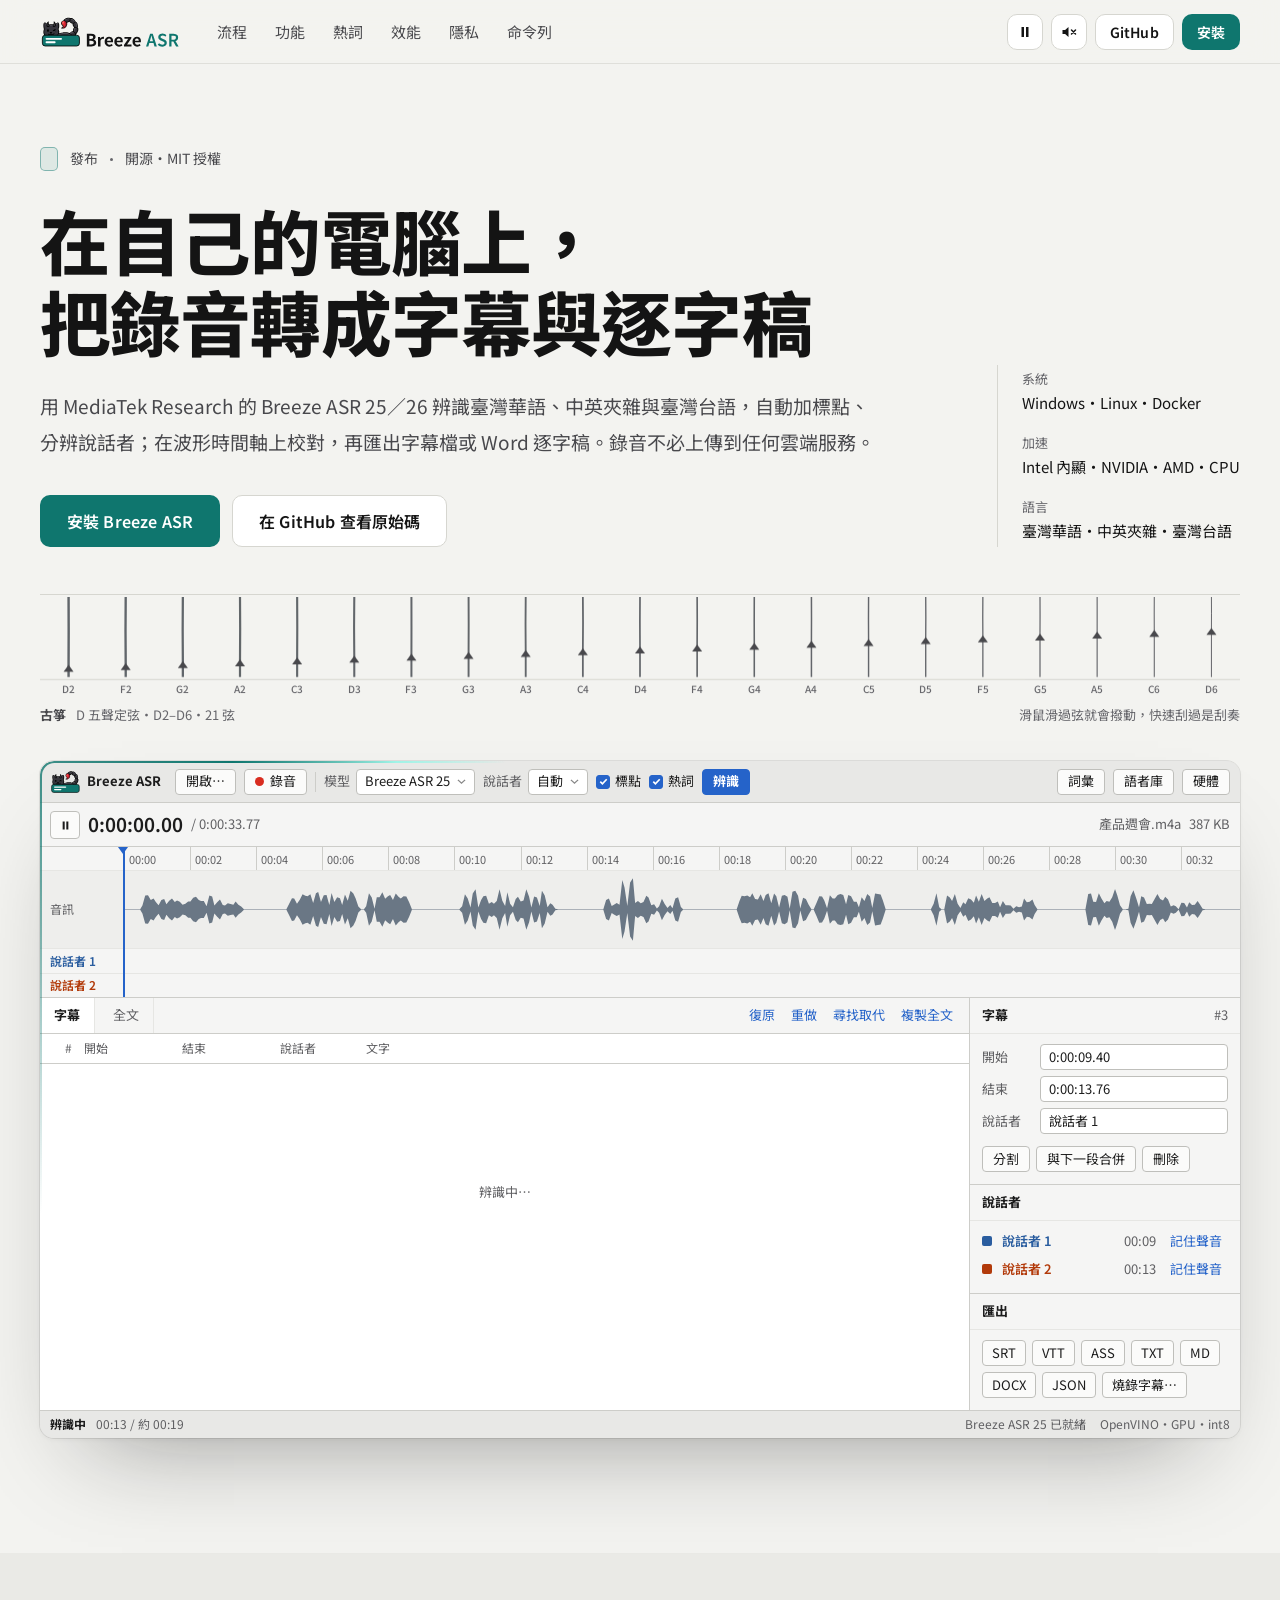
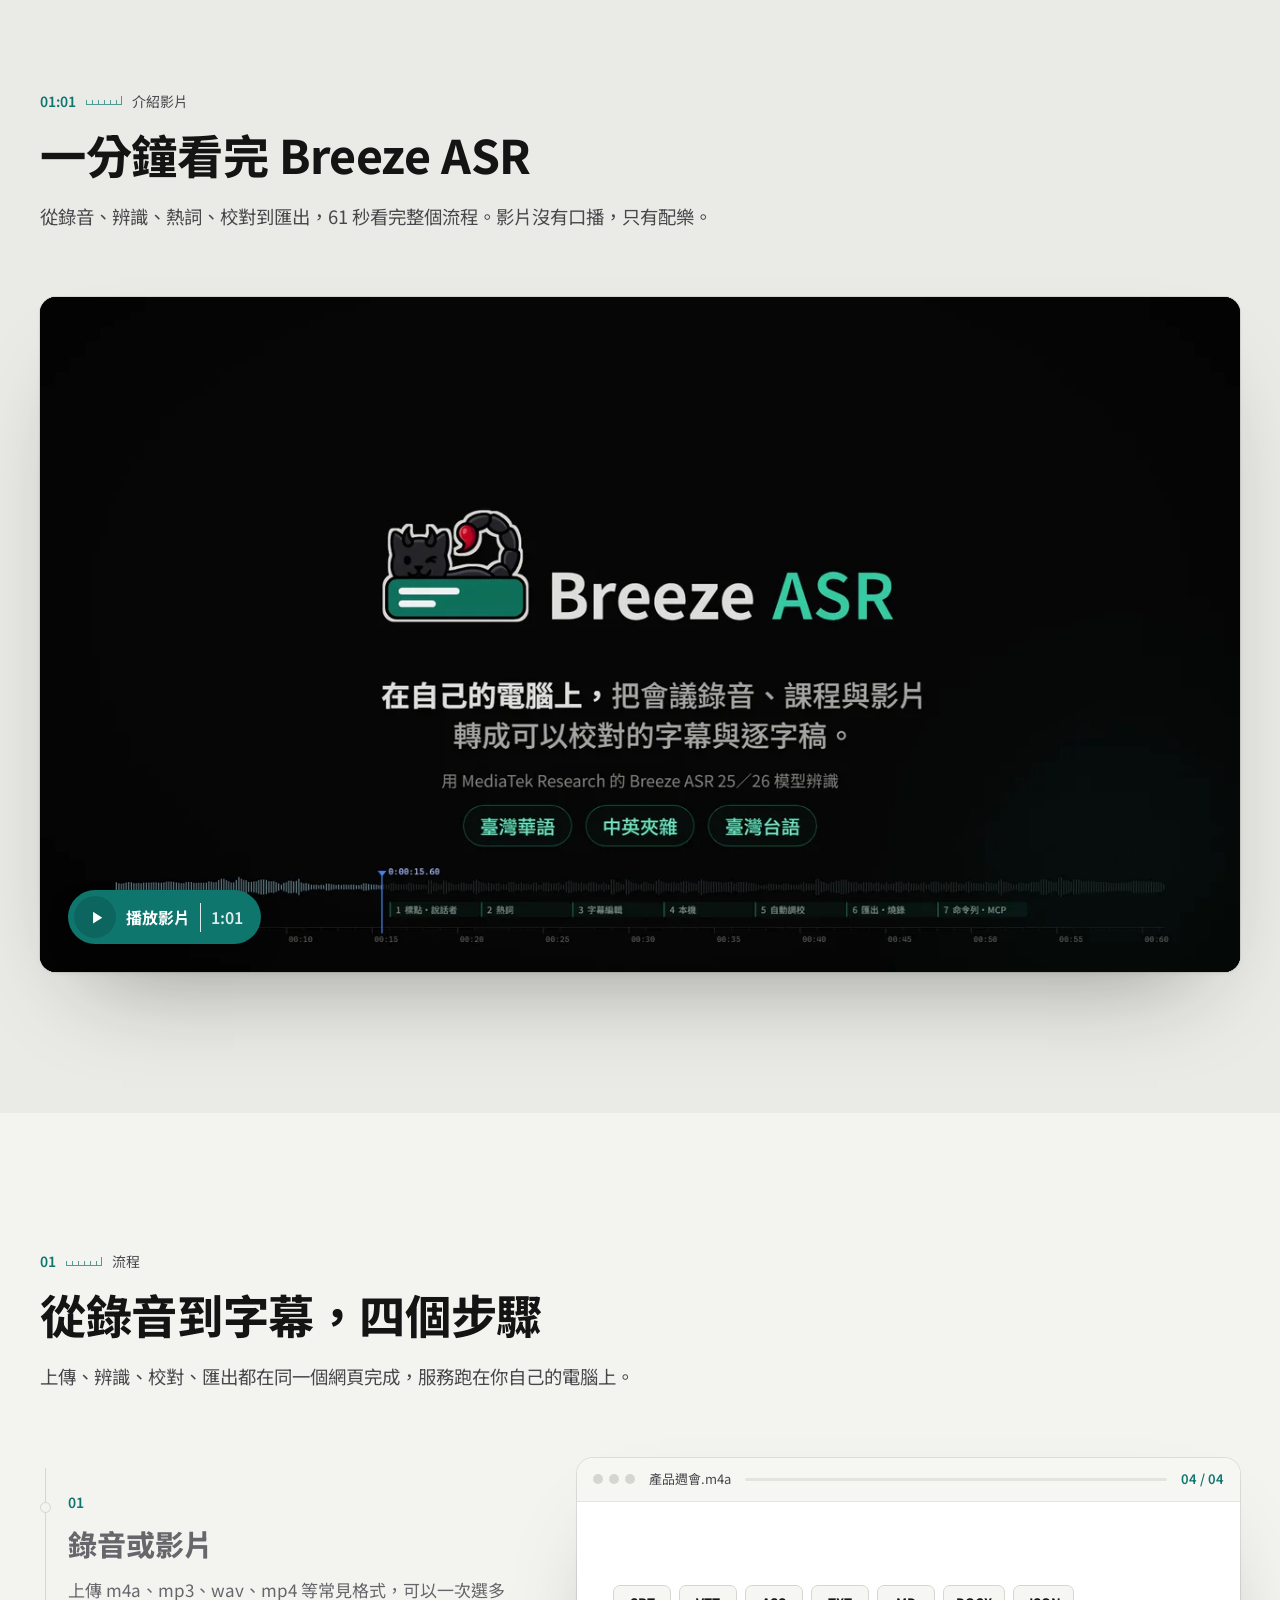
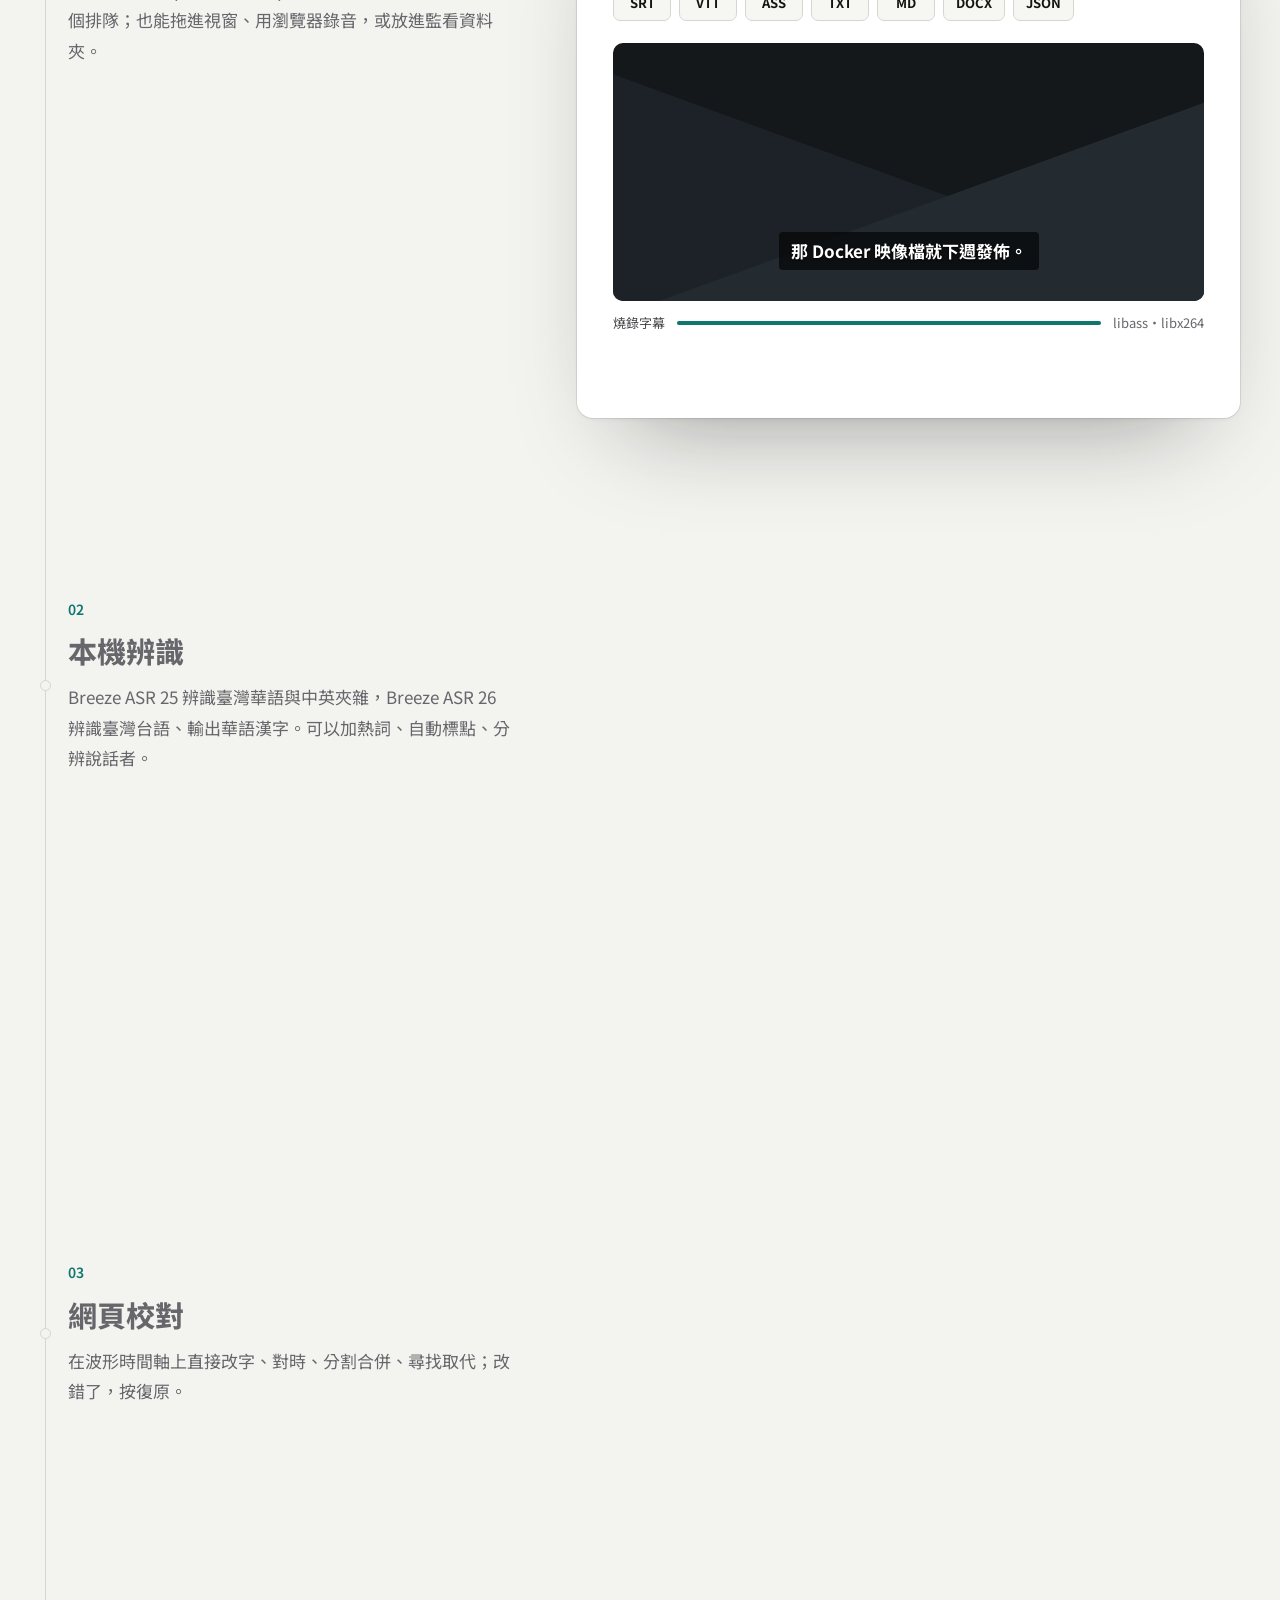
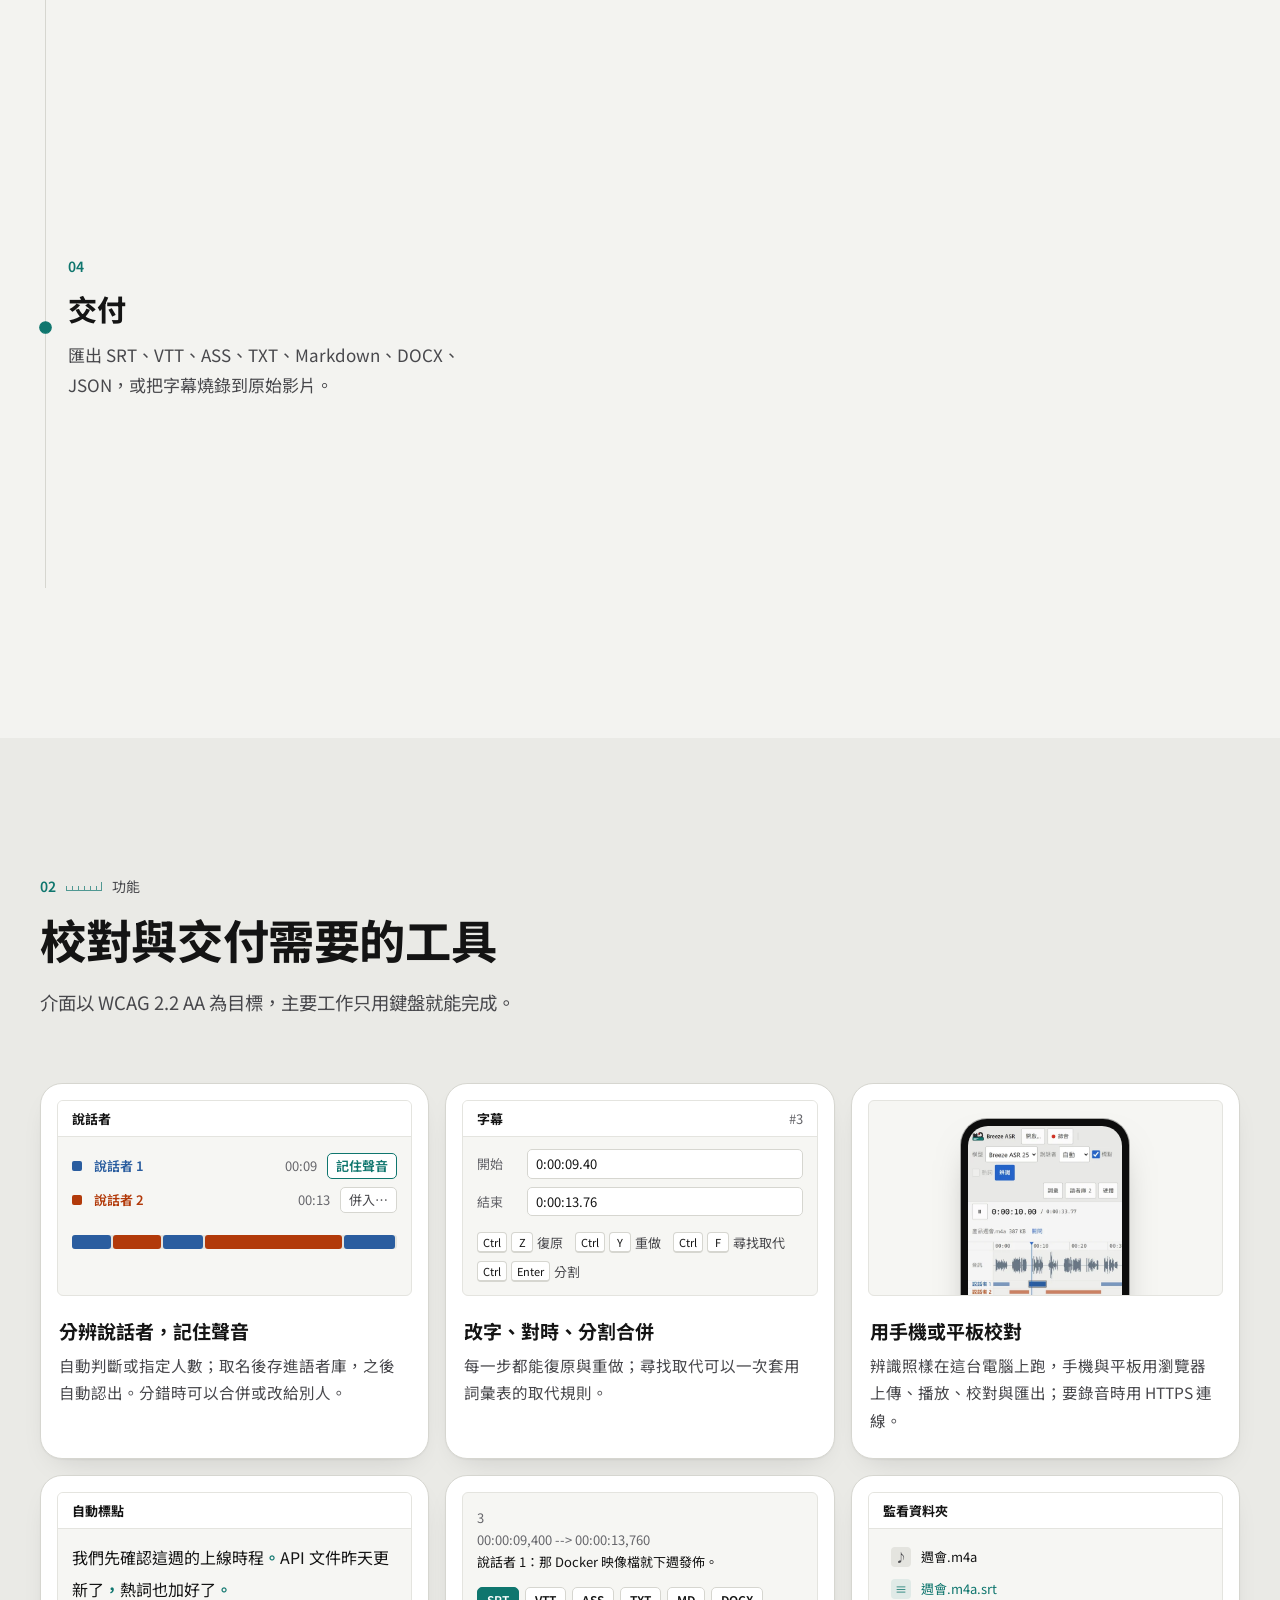
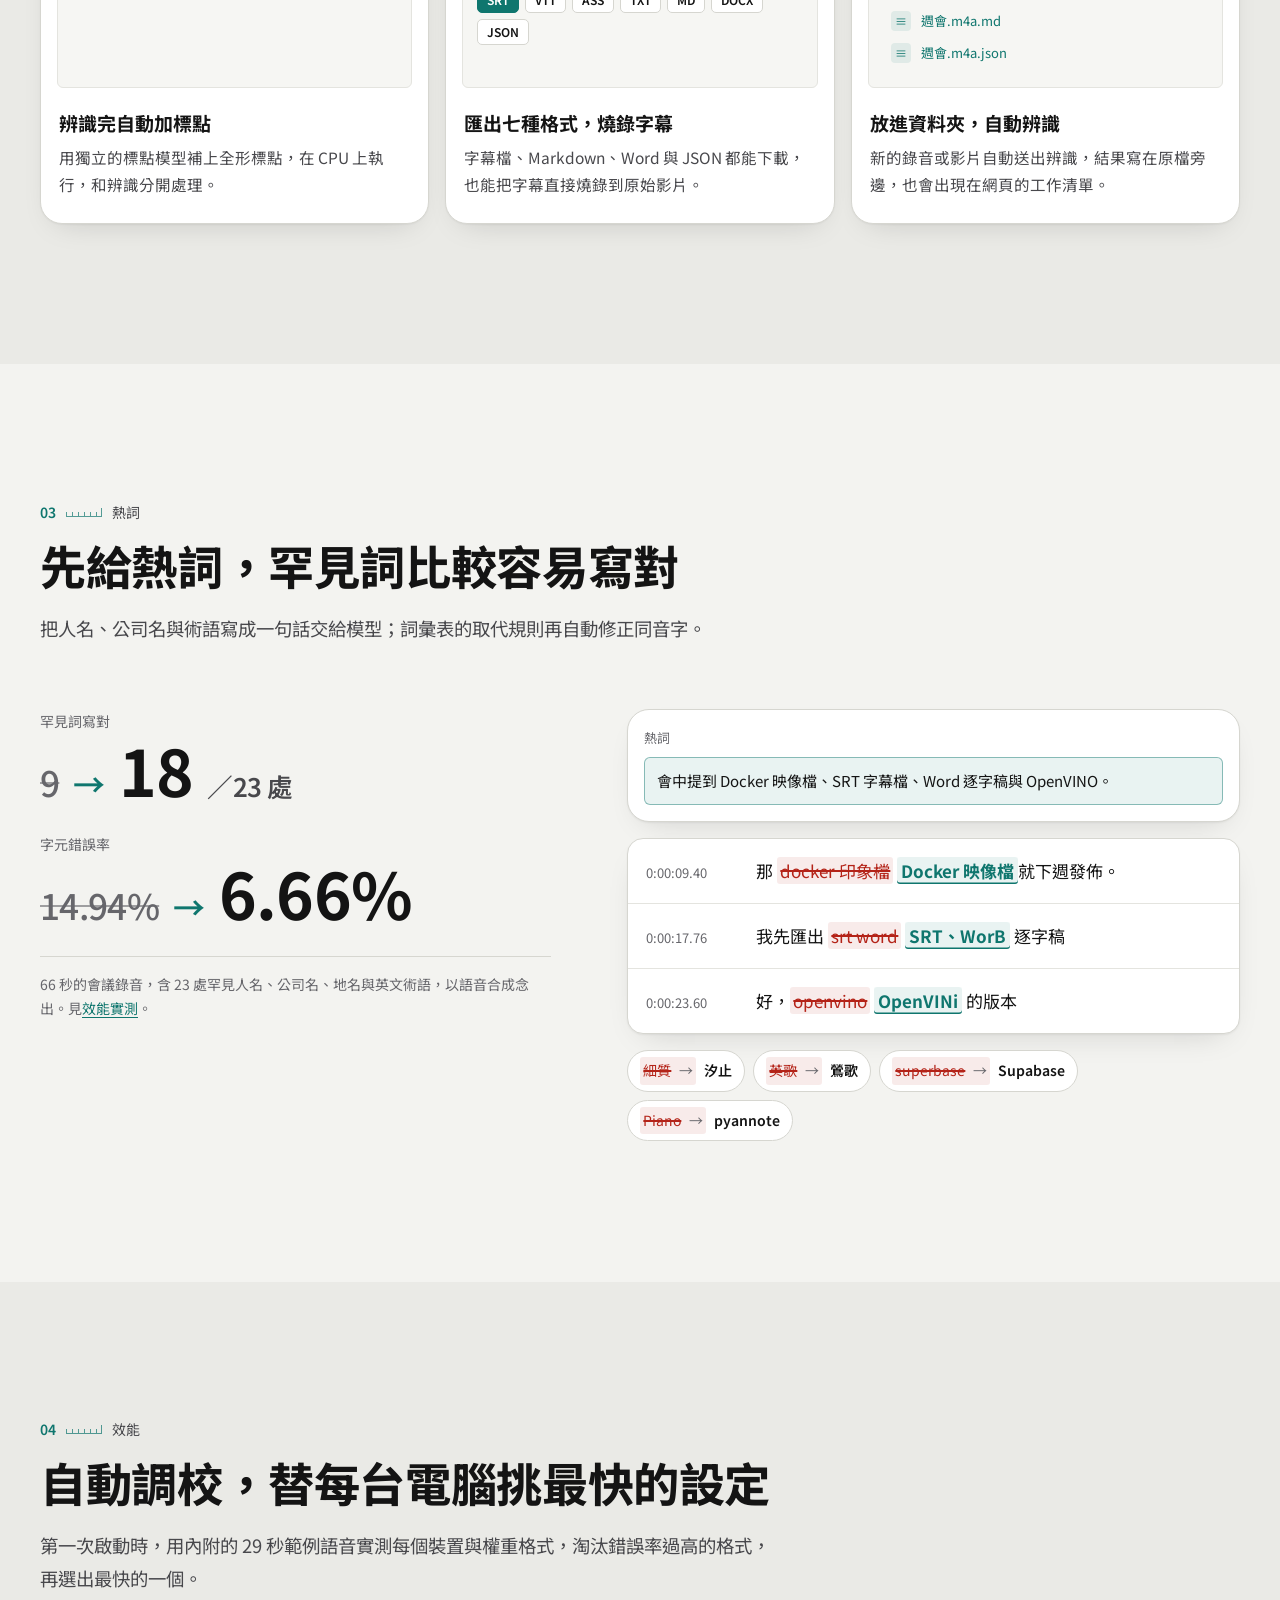
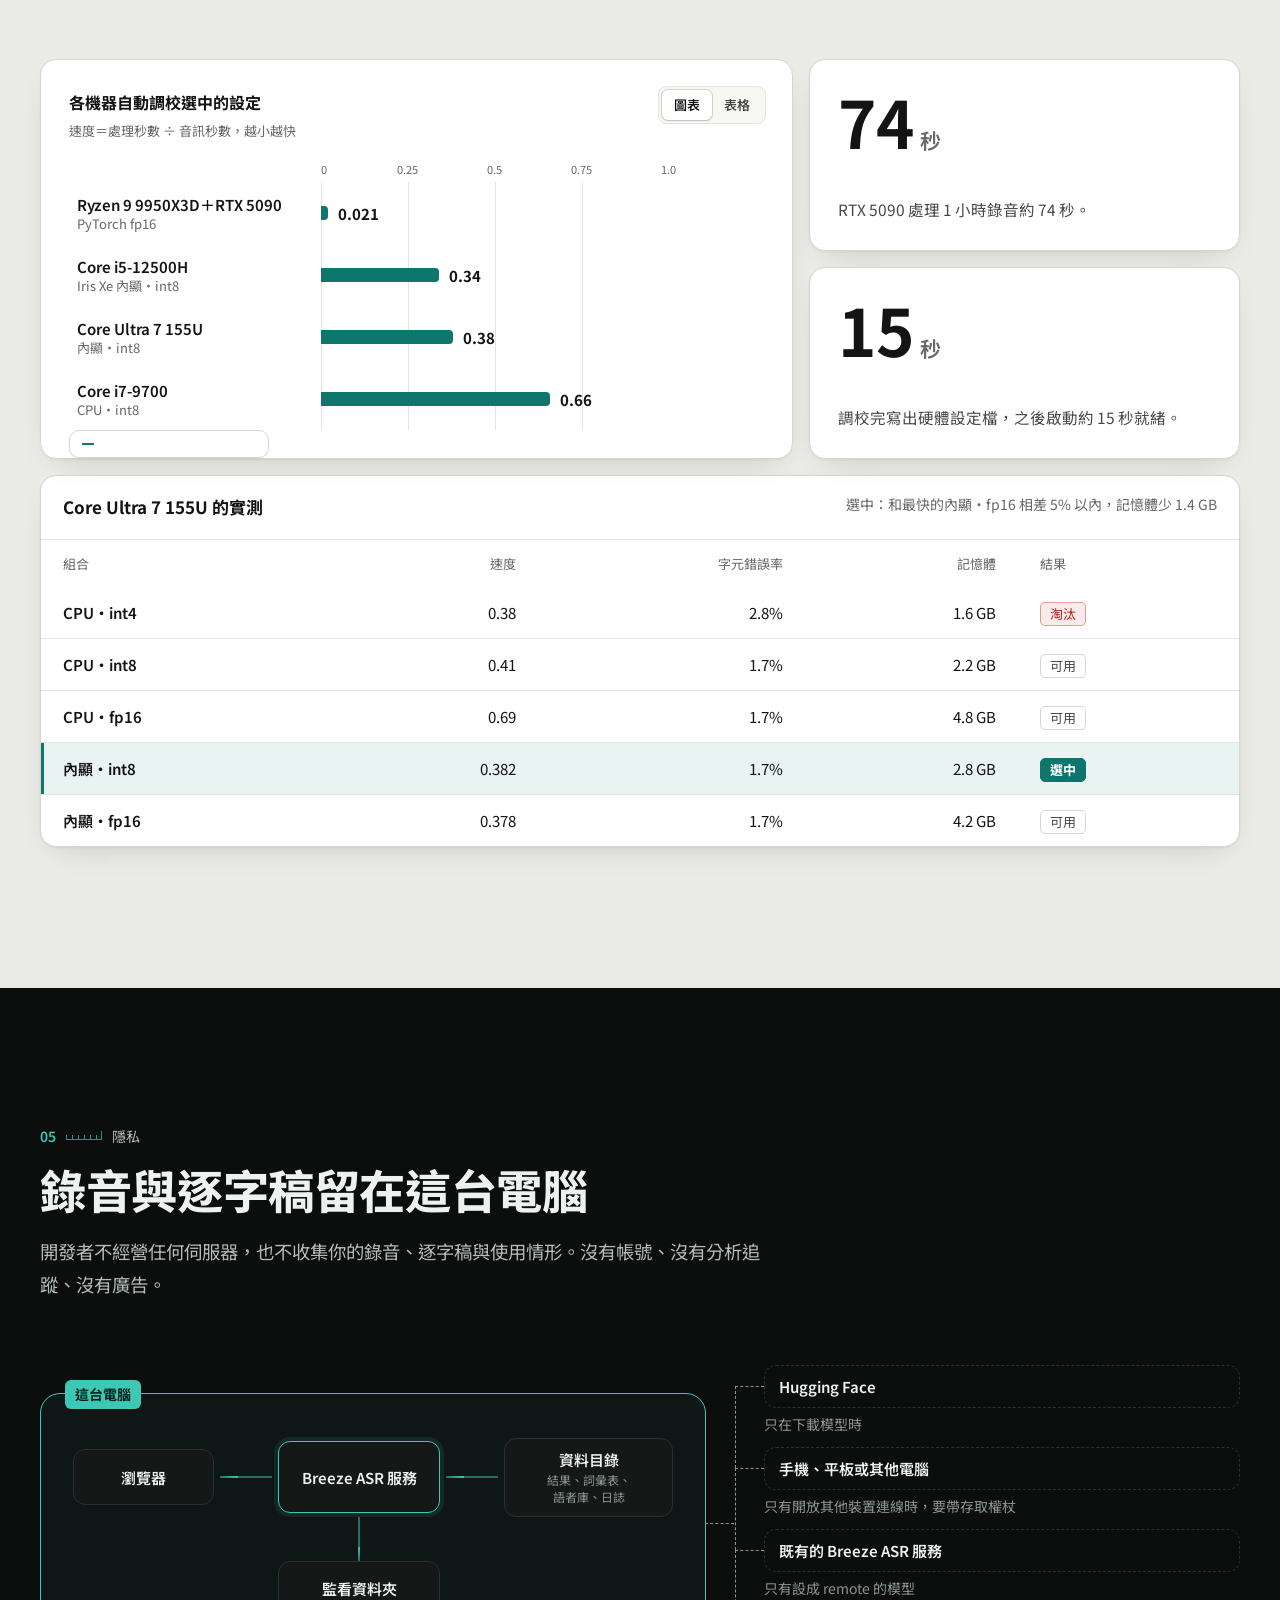
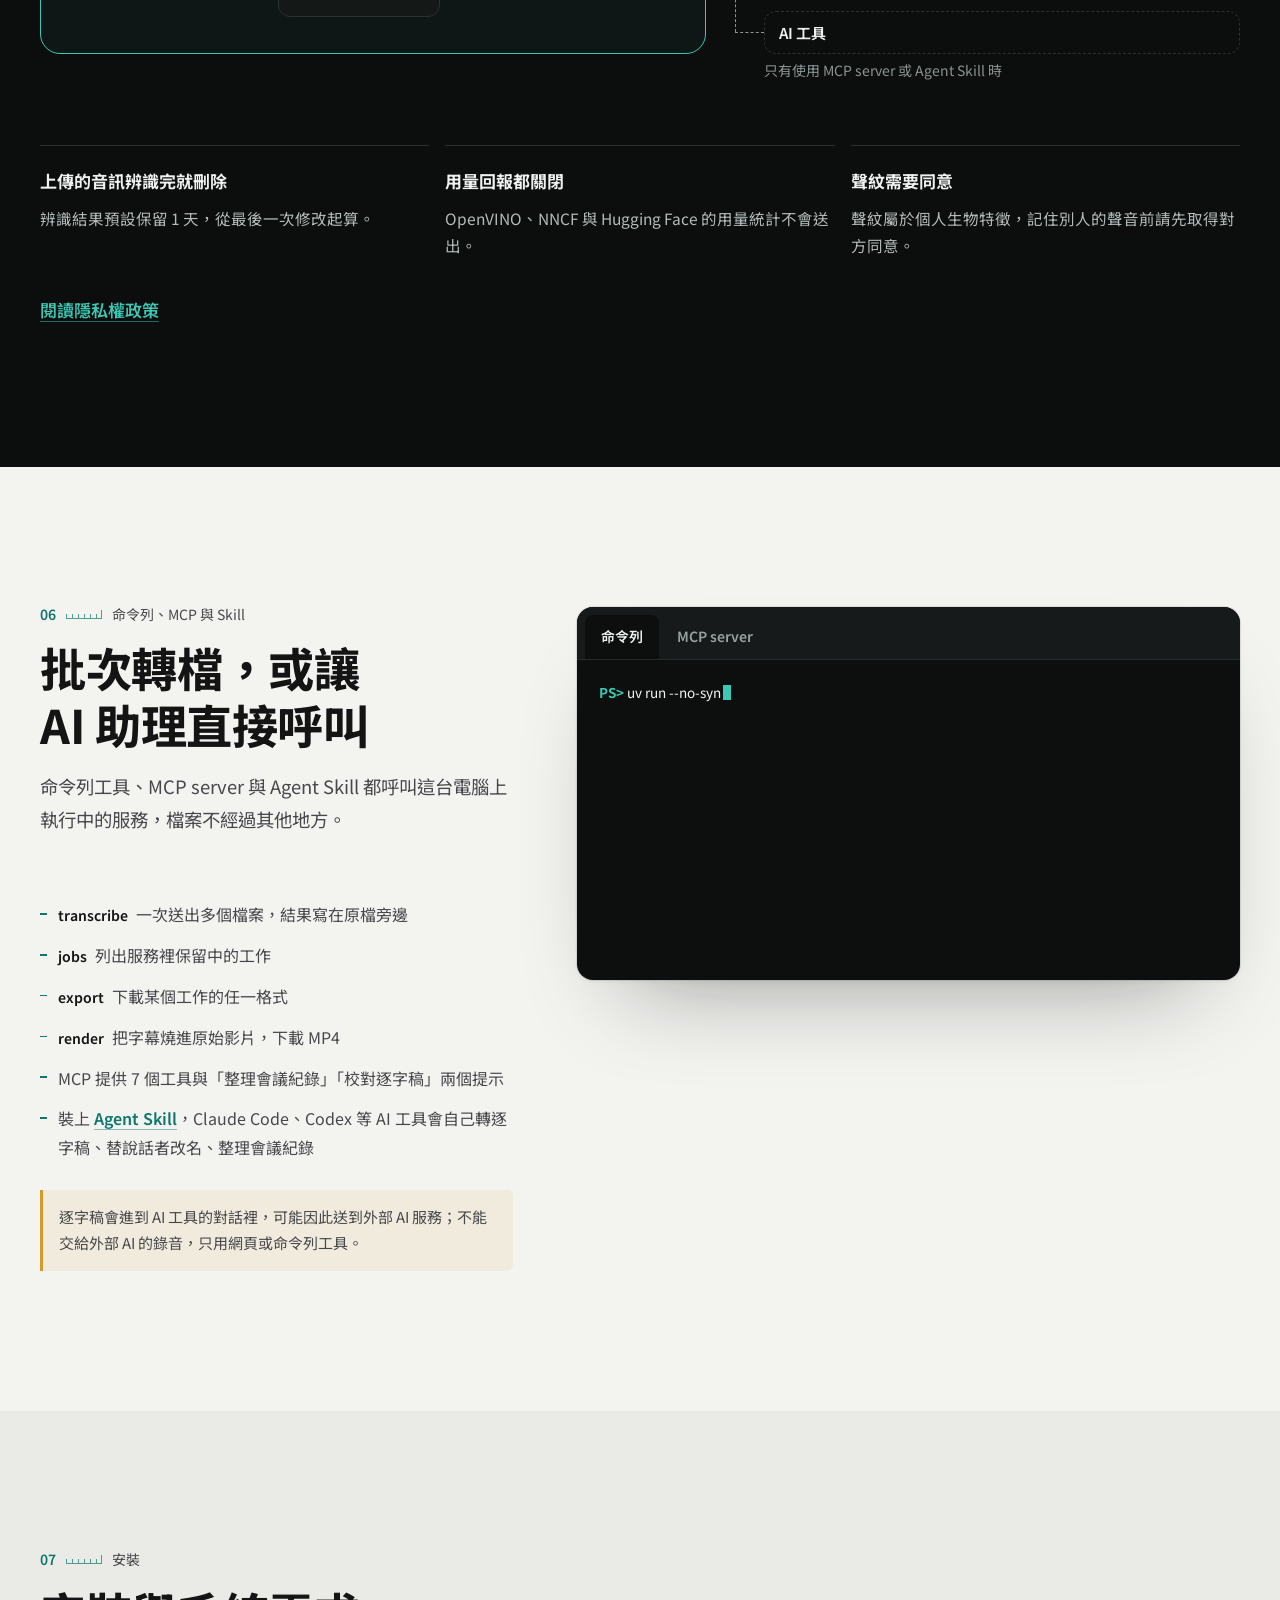
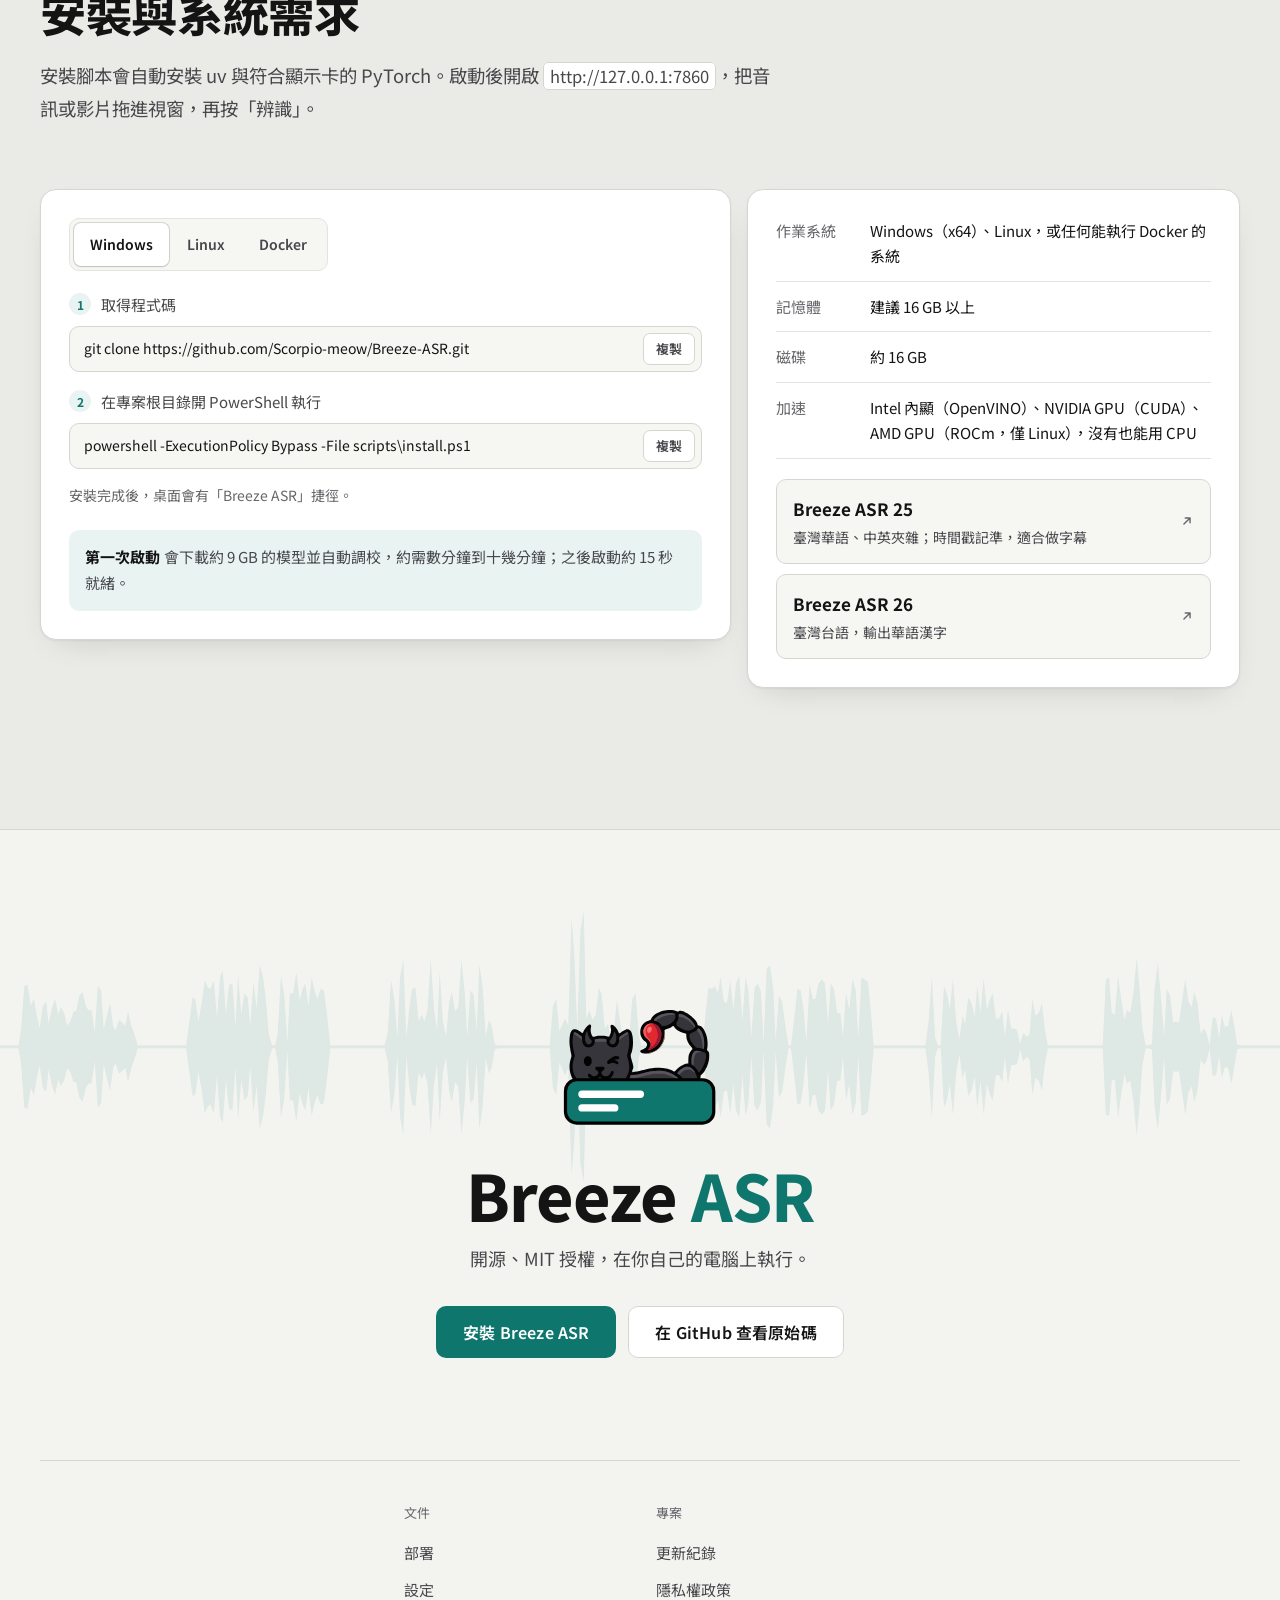
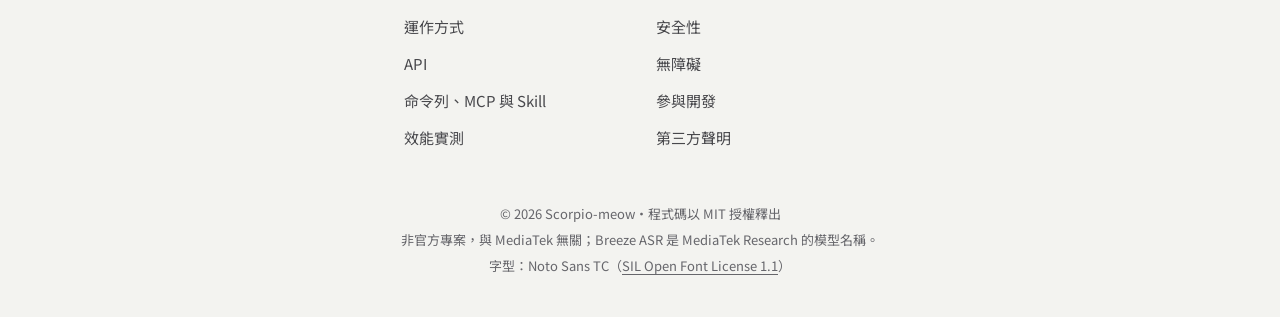
==== commit f1b86897: "feat: 發布 0.4.0，新增 Agent Skill 與命令列指令 - Agent Skill skills/breeze-asr/：讓 Claude Code、Codex 等 AI 工具   " ====
--- a/site/index.html
+++ b/site/index.html
@@ -568,7 +568,7 @@
             <li><span class="node node--out">Hugging Face</span><span class="cond">只在下載模型時</span></li>
             <li><span class="node node--out">手機、平板或其他電腦</span><span class="cond">只有開放其他裝置連線時，要帶存取權杖</span></li>
             <li><span class="node node--out">既有的 Breeze ASR 服務</span><span class="cond">只有設成 remote 的模型</span></li>
-            <li><span class="node node--out">MCP 用戶端</span><span class="cond">只有使用 MCP server 時</span></li>
+            <li><span class="node node--out">AI 工具</span><span class="cond">只有使用 MCP server 或 Agent Skill 時</span></li>
           </ul>
         </div>
         <ul class="privacy__facts">
@@ -583,17 +583,19 @@
       <div class="wrap cli__grid">
         <div class="cli__text">
           <header class="sec-head" data-reveal>
-            <p class="eyebrow"><span>06</span>命令列與 MCP</p>
+            <p class="eyebrow"><span>06</span>命令列、MCP 與 Skill</p>
             <h2 id="cli-title">批次轉檔，或讓 AI 助理直接呼叫</h2>
-            <p class="sec-lead">命令列工具與 MCP server 都呼叫這台電腦上執行中的服務，檔案不經過其他地方。</p>
+            <p class="sec-lead">命令列工具、MCP server 與 Agent Skill 都呼叫這台電腦上執行中的服務，檔案不經過其他地方。</p>
           </header>
           <ul class="cli__list" data-reveal style="--i:1">
             <li><code>transcribe</code>一次送出多個檔案，結果寫在原檔旁邊</li>
             <li><code>jobs</code>列出服務裡保留中的工作</li>
             <li><code>export</code>下載某個工作的任一格式</li>
+            <li><code>render</code>把字幕燒進原始影片，下載 MP4</li>
             <li>MCP 提供 7&nbsp;個工具與「整理會議紀錄」「校對逐字稿」兩個提示</li>
+            <li>裝上 <a class="link" href="https://github.com/Scorpio-meow/Breeze-ASR/blob/main/docs/cli.md#安裝-skill">Agent Skill</a>，Claude Code、Codex 等 AI 工具會自己轉逐字稿、替說話者改名、整理會議紀錄</li>
           </ul>
-          <p class="cli__warn" data-reveal style="--i:2">逐字稿會進到 MCP 用戶端的對話裡，可能因此送到外部 AI 服務；不能交給外部 AI 的錄音，只用網頁或命令列工具。</p>
+          <p class="cli__warn" data-reveal style="--i:2">逐字稿會進到 AI 工具的對話裡，可能因此送到外部 AI 服務；不能交給外部 AI 的錄音，只用網頁或命令列工具。</p>
         </div>
         <div class="term" data-reveal style="--i:1">
           <div class="term__tabs" role="tablist" aria-label="範例" data-tabs>
@@ -605,7 +607,7 @@
 <span class="out" style="--i:0">週會.m4a：已送出（工作 z3Nq8gjFtZ4y0v3H）</span>
 <span class="out" style="--i:1">週會.m4a：處理中</span>
 <span class="out" style="--i:2">週會.m4a：辨識中</span>
-<span class="out" style="--i:3">週會.m4a：<span class="ok">完成，8&nbsp;段</span></span>
+<span class="out" style="--i:3">週會.m4a：<span class="ok">完成，8&nbsp;段，說話者 2&nbsp;位</span></span>
 <span class="out" style="--i:4">週會.m4a.md</span>
 <span class="out" style="--i:5">週會.m4a.srt</span></pre>
           </div>
@@ -711,7 +713,7 @@
             <li><a href="https://github.com/Scorpio-meow/Breeze-ASR/blob/main/docs/configuration.md">設定</a></li>
             <li><a href="https://github.com/Scorpio-meow/Breeze-ASR/blob/main/docs/how-it-works.md">運作方式</a></li>
             <li><a href="https://github.com/Scorpio-meow/Breeze-ASR/blob/main/docs/api.md">API</a></li>
-            <li><a href="https://github.com/Scorpio-meow/Breeze-ASR/blob/main/docs/cli.md">命令列與 MCP</a></li>
+            <li><a href="https://github.com/Scorpio-meow/Breeze-ASR/blob/main/docs/cli.md">命令列、MCP 與 Skill</a></li>
             <li><a href="https://github.com/Scorpio-meow/Breeze-ASR/blob/main/docs/benchmarks.md">效能實測</a></li>
           </ul>
         </nav>
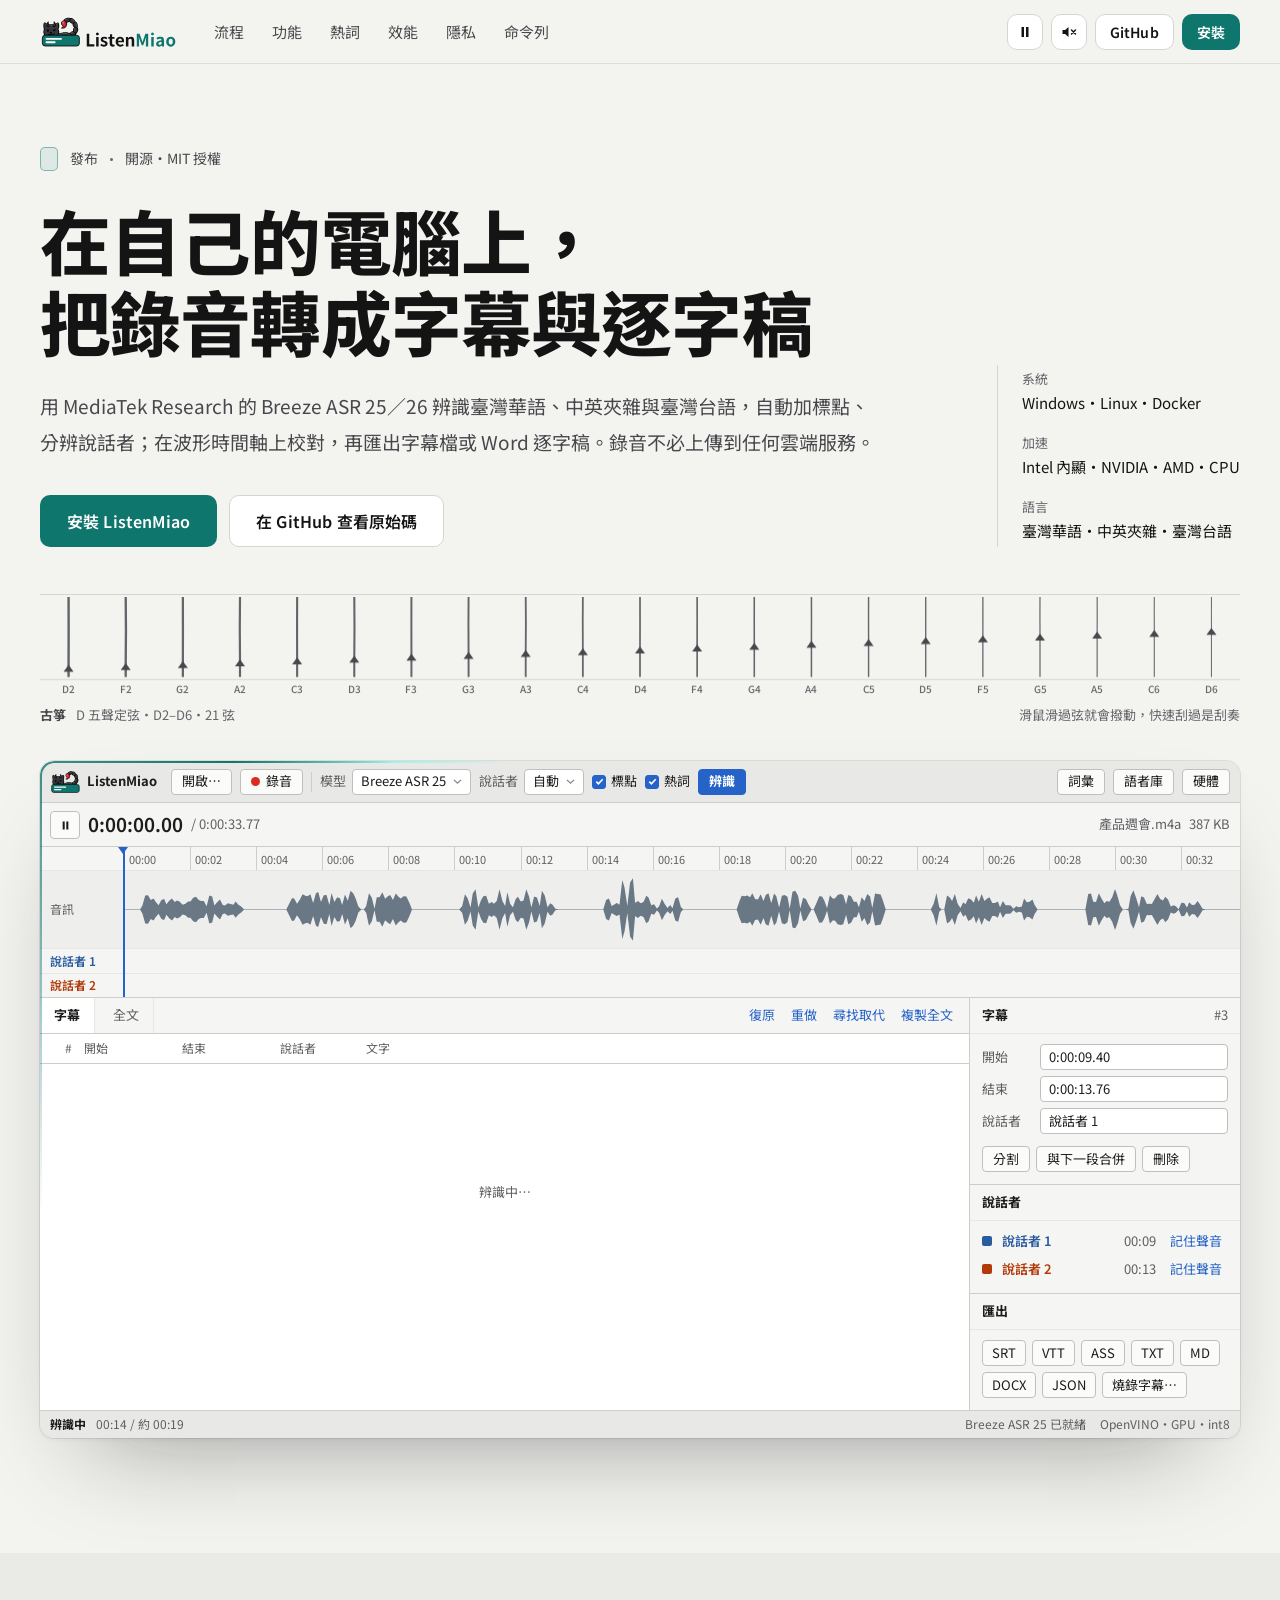
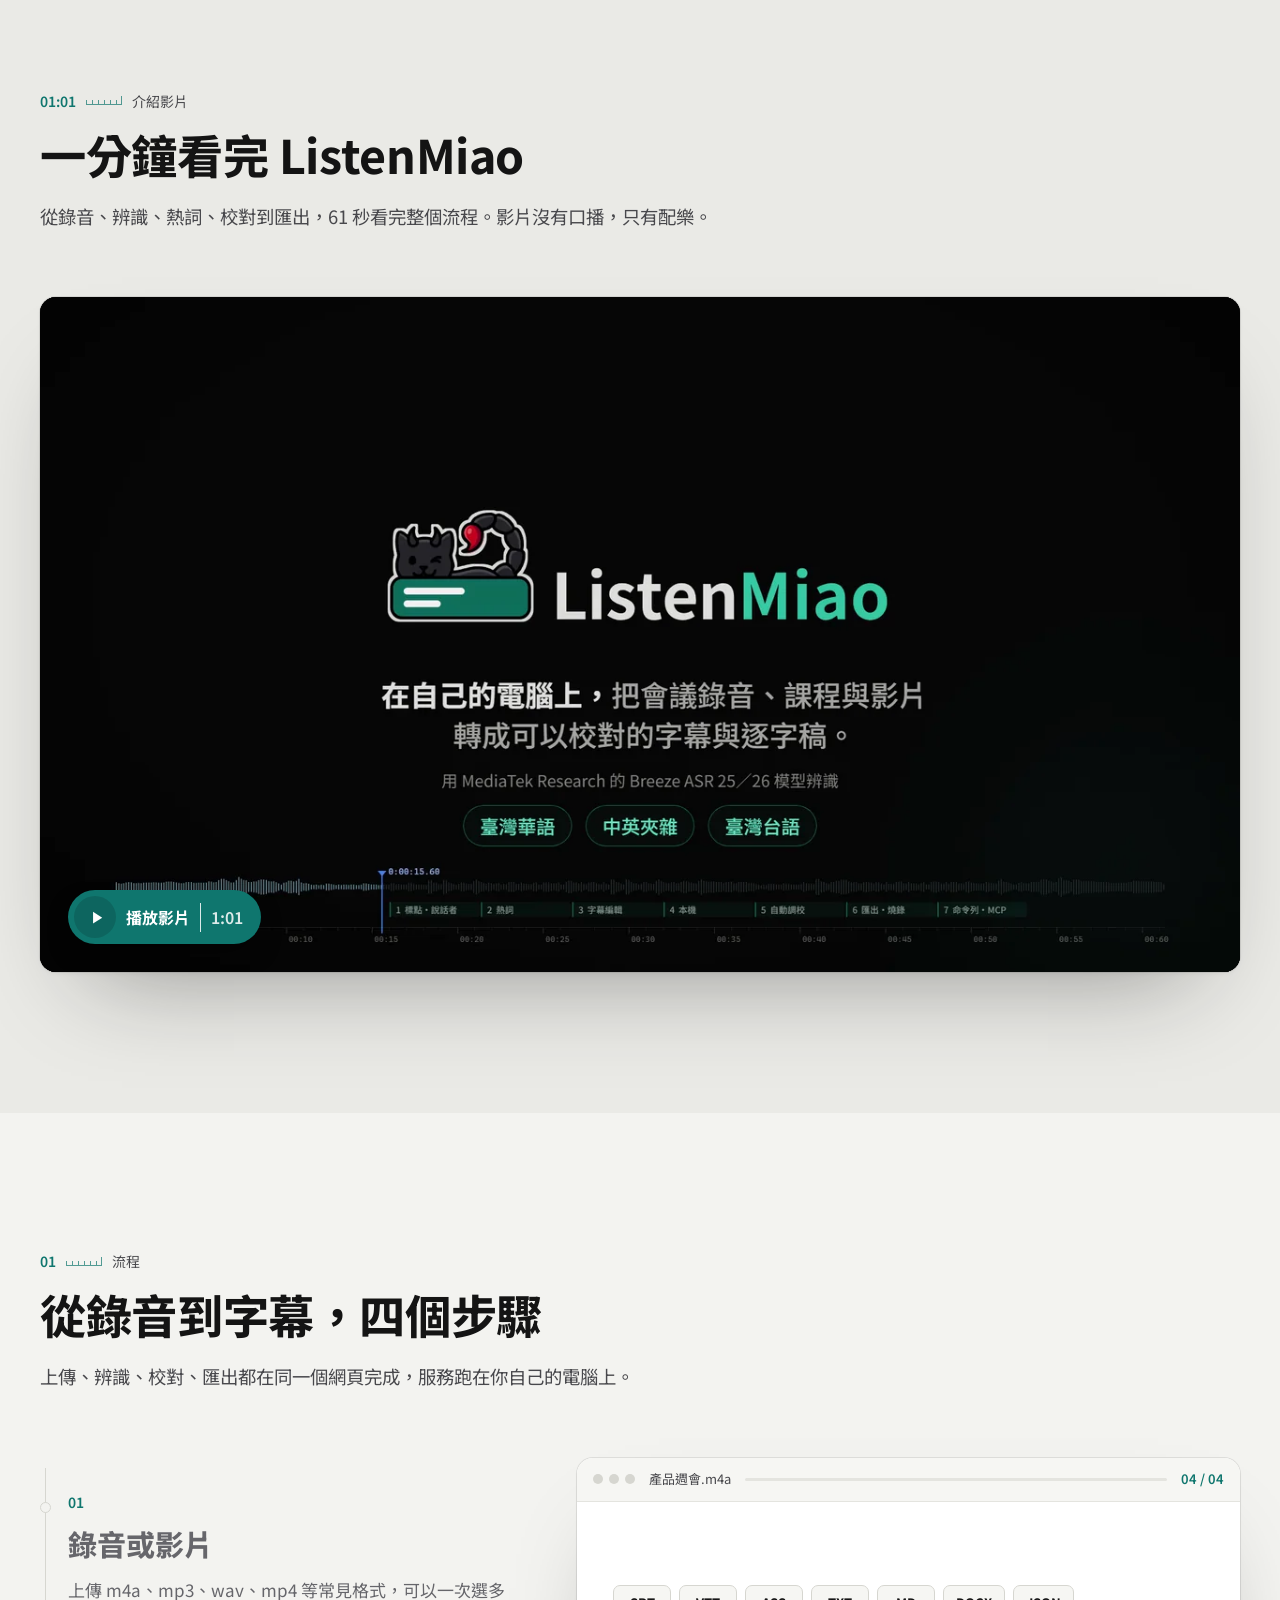
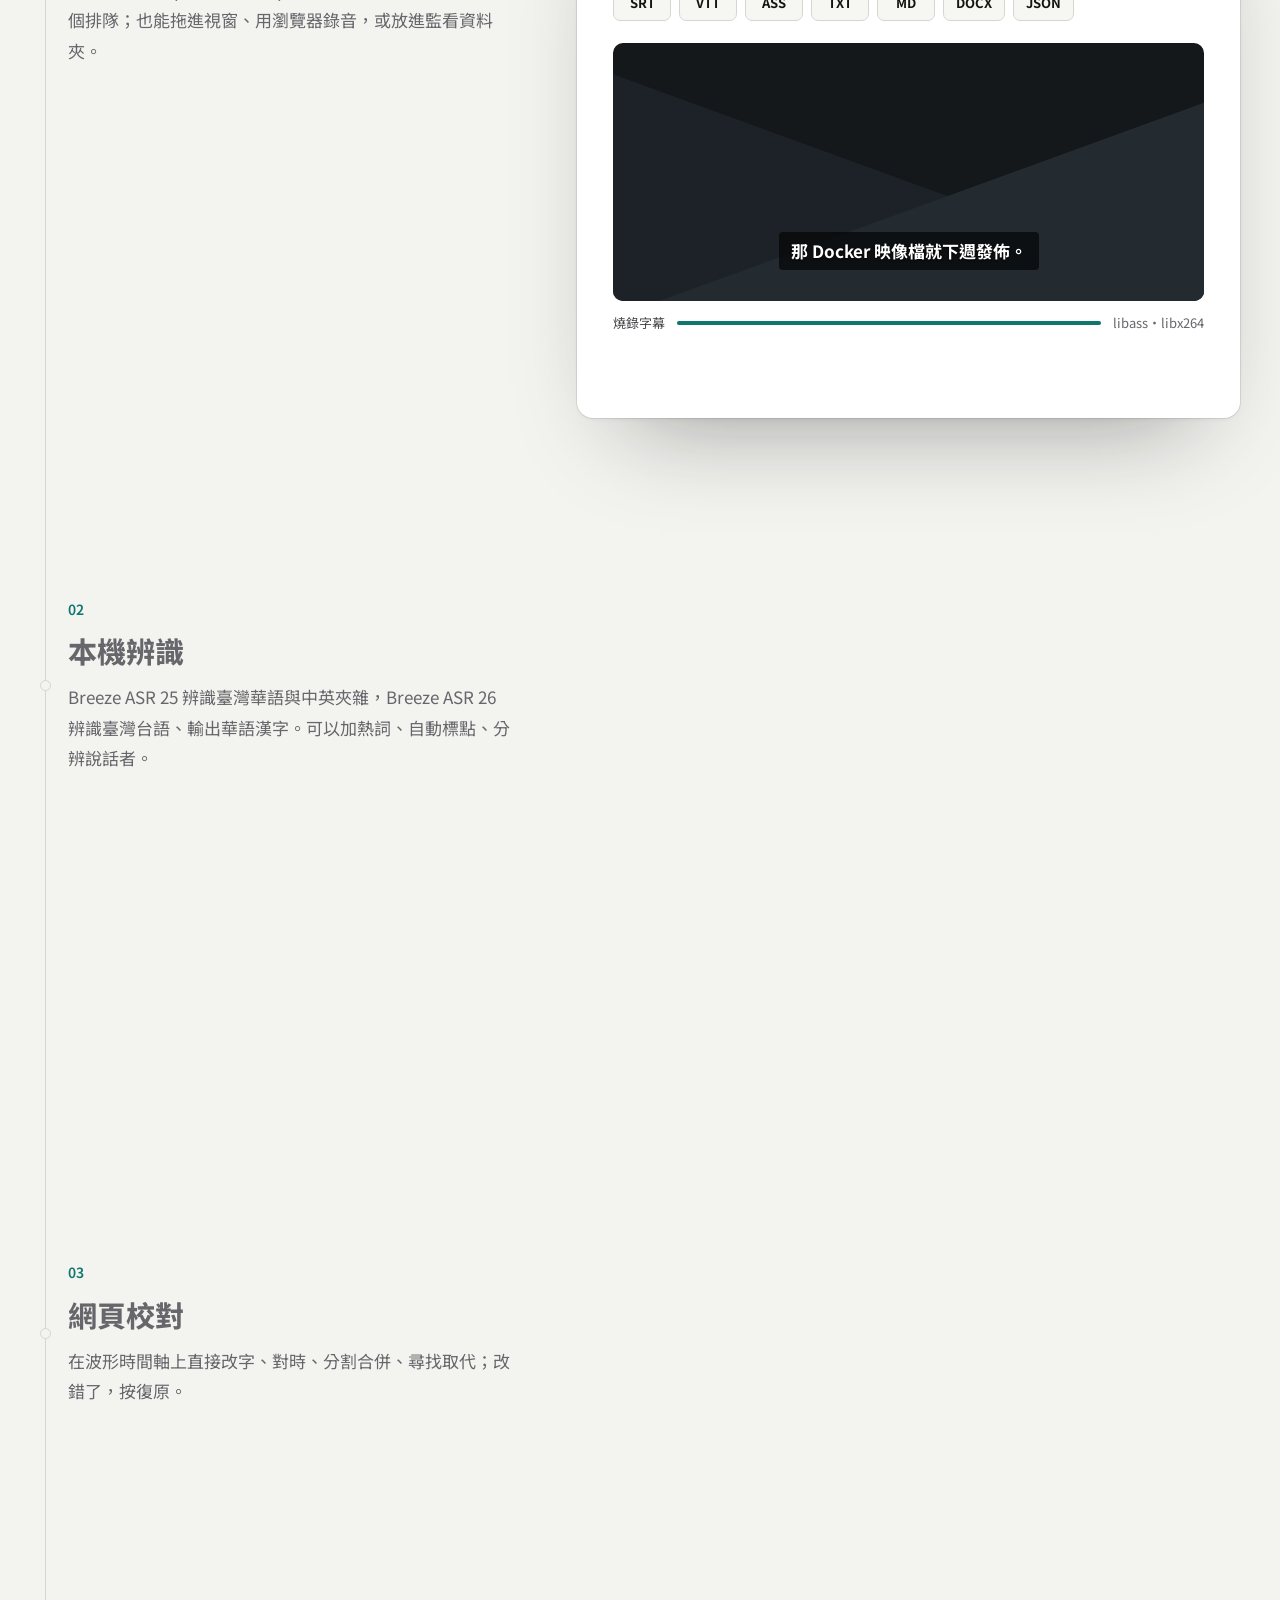
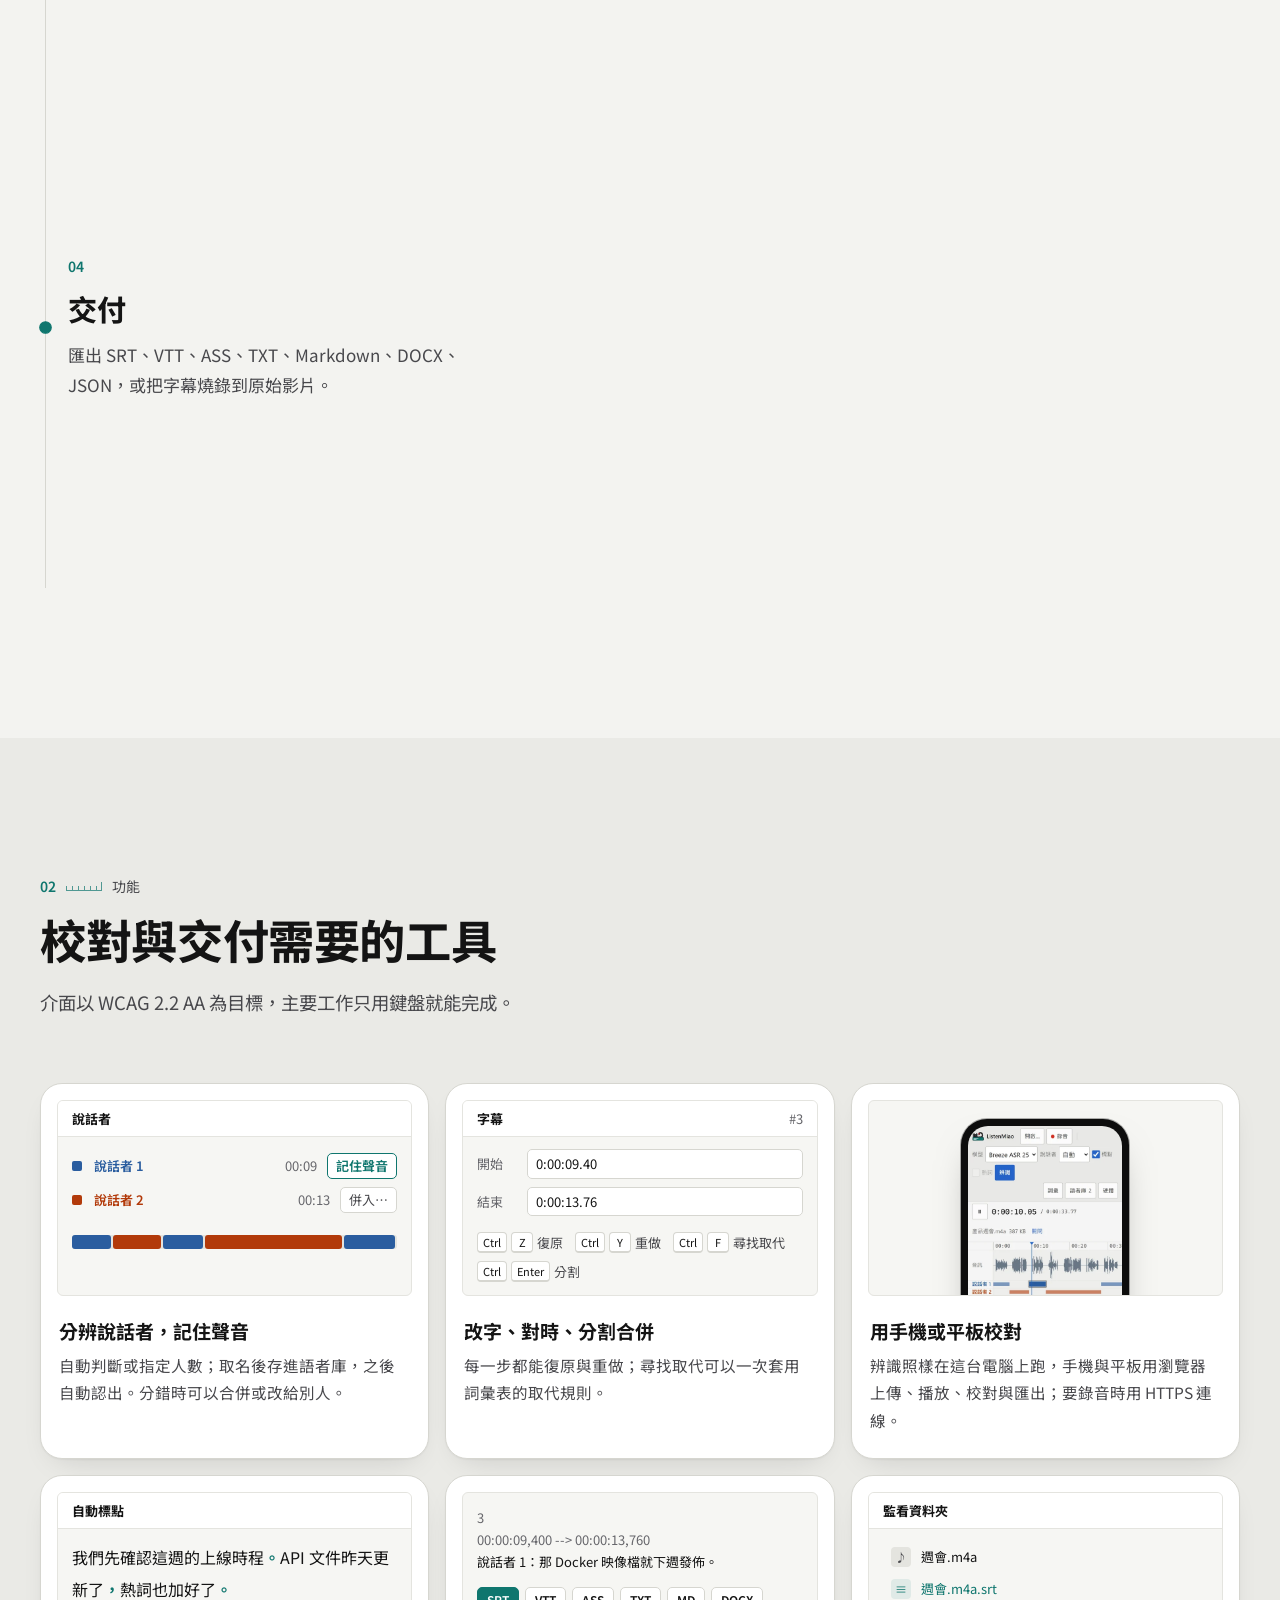
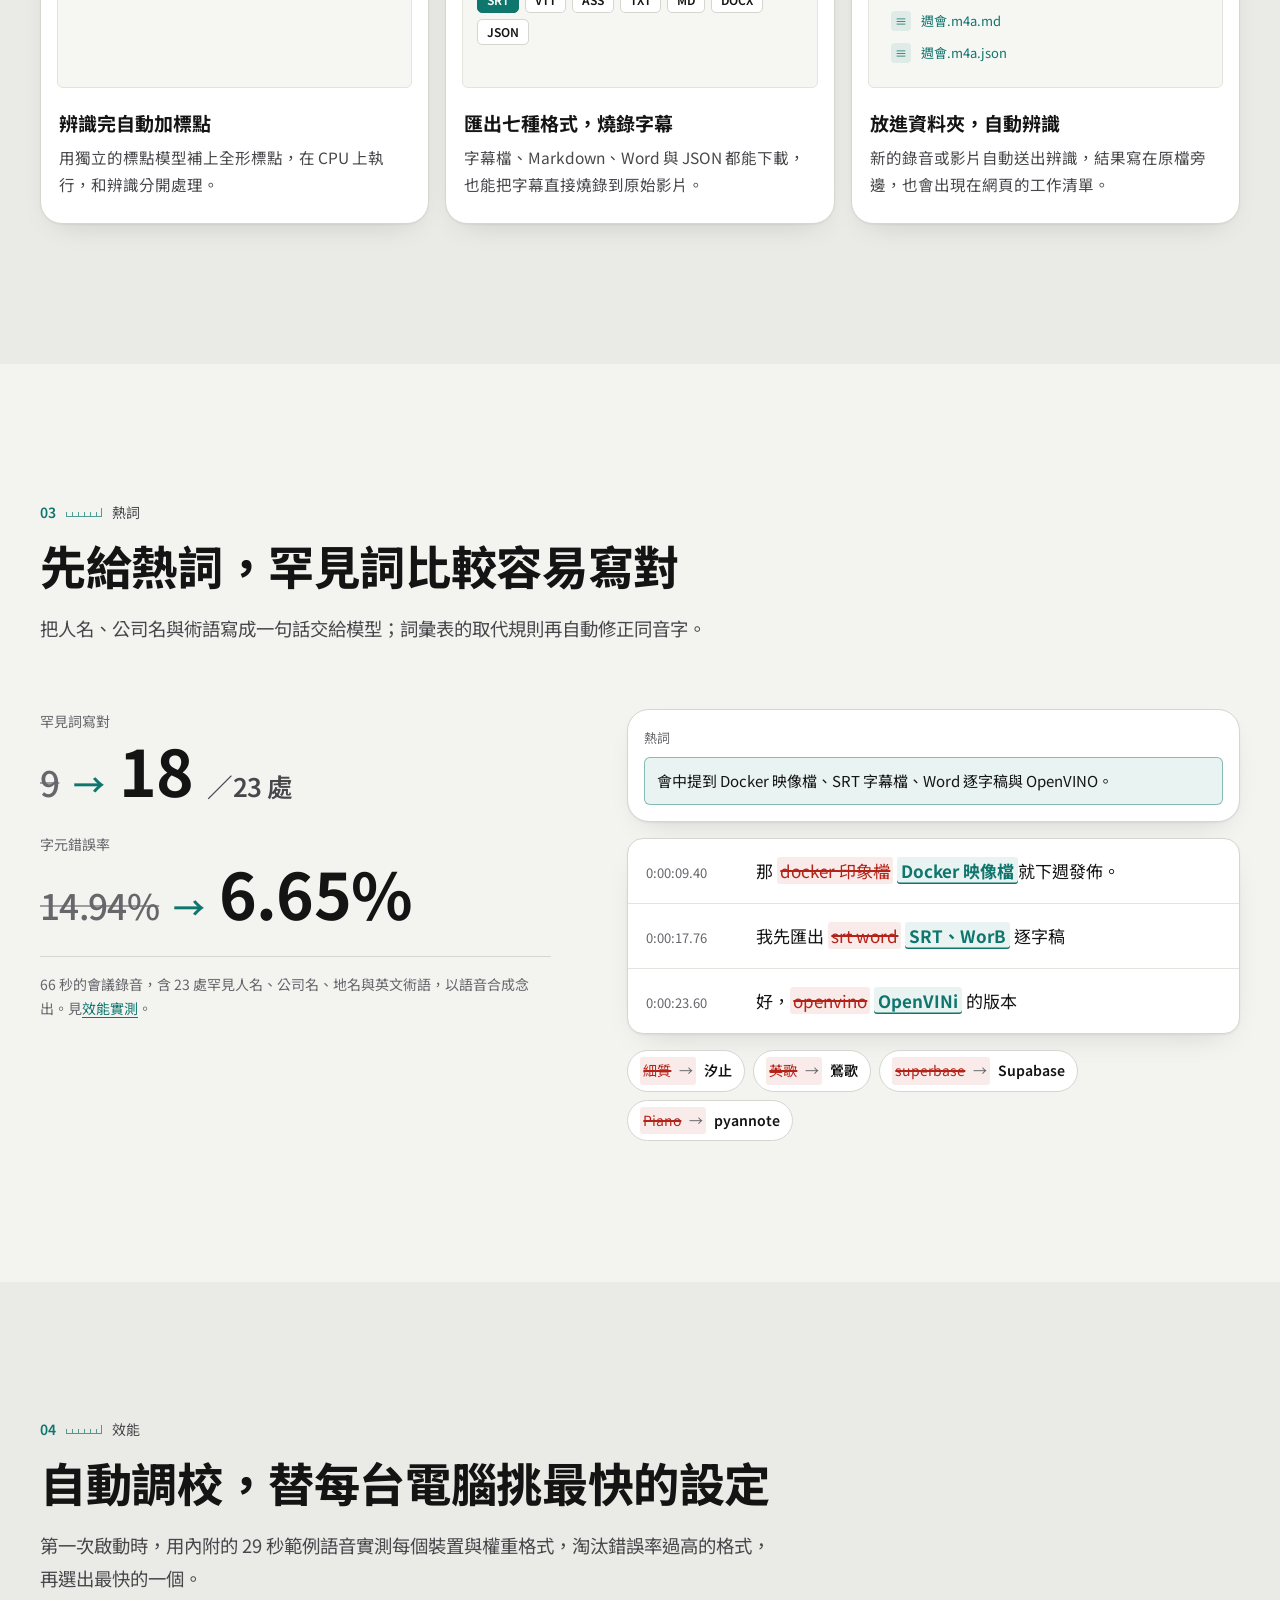
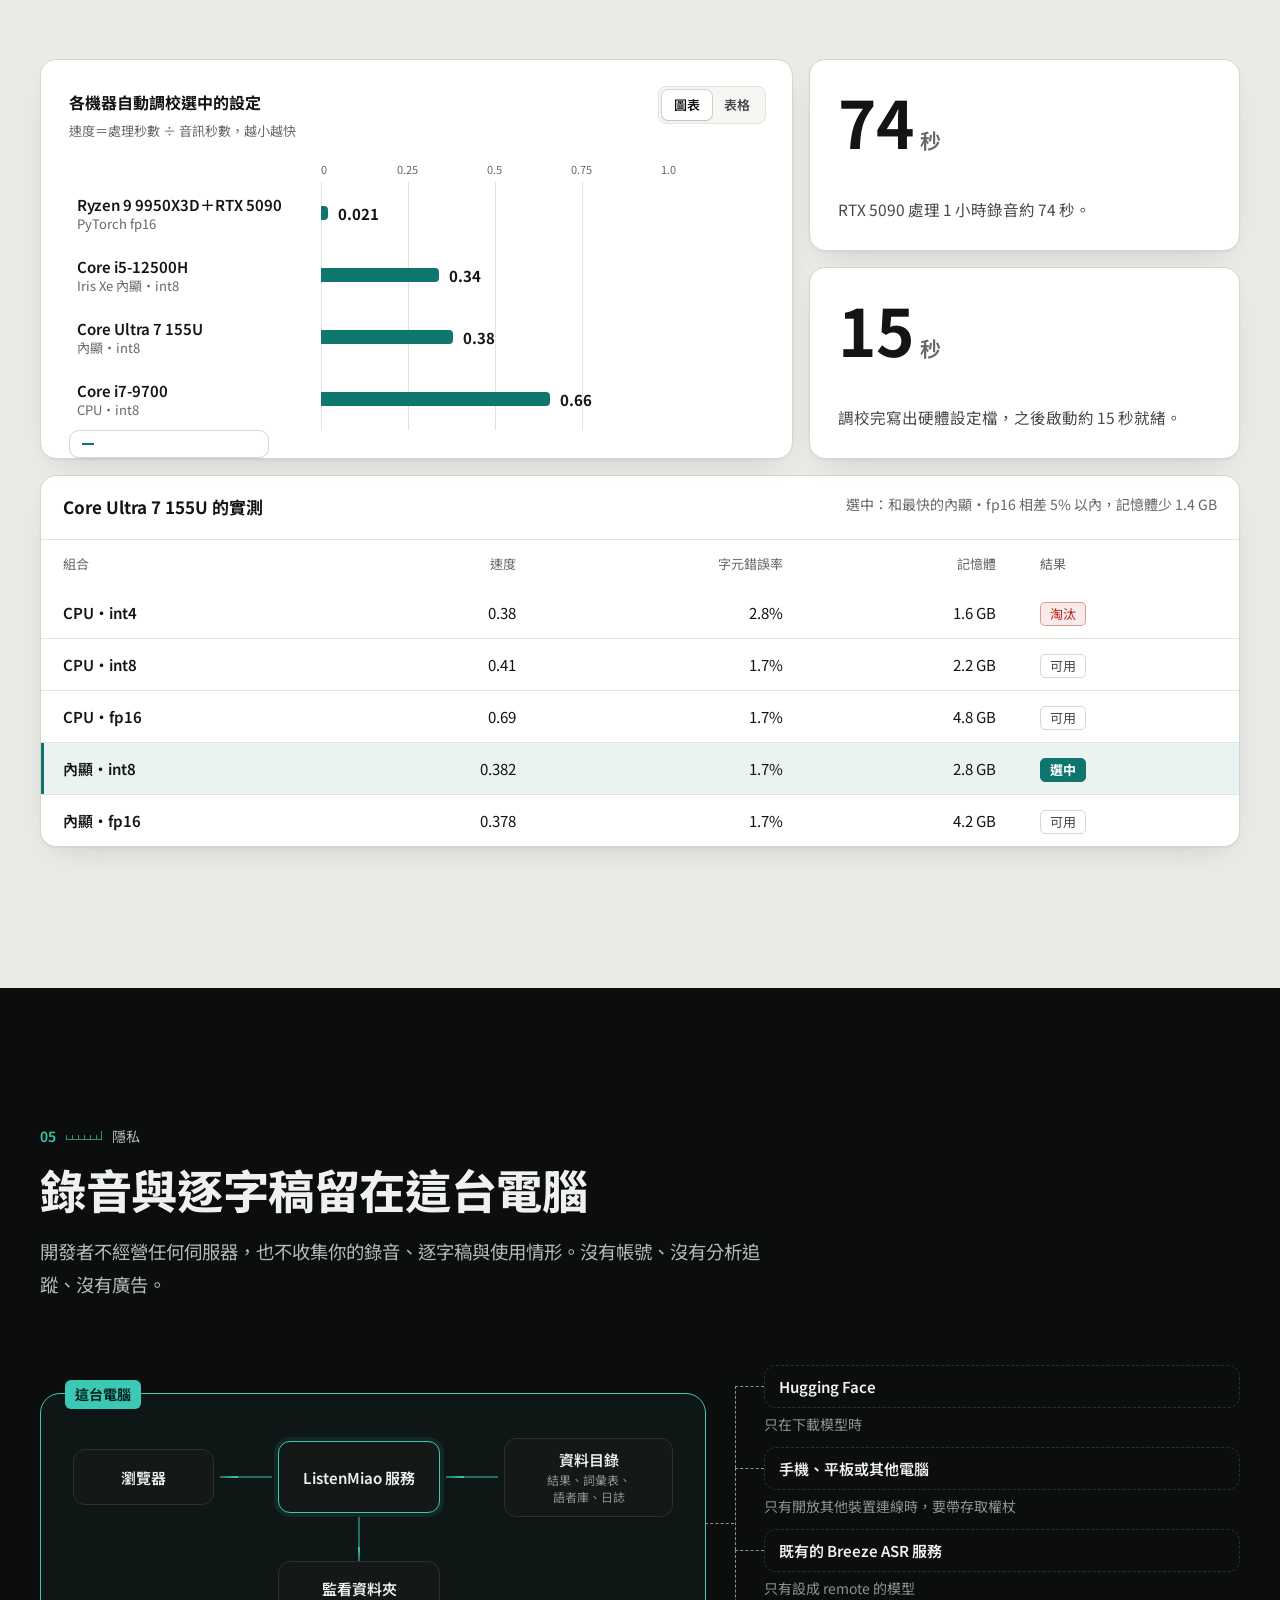
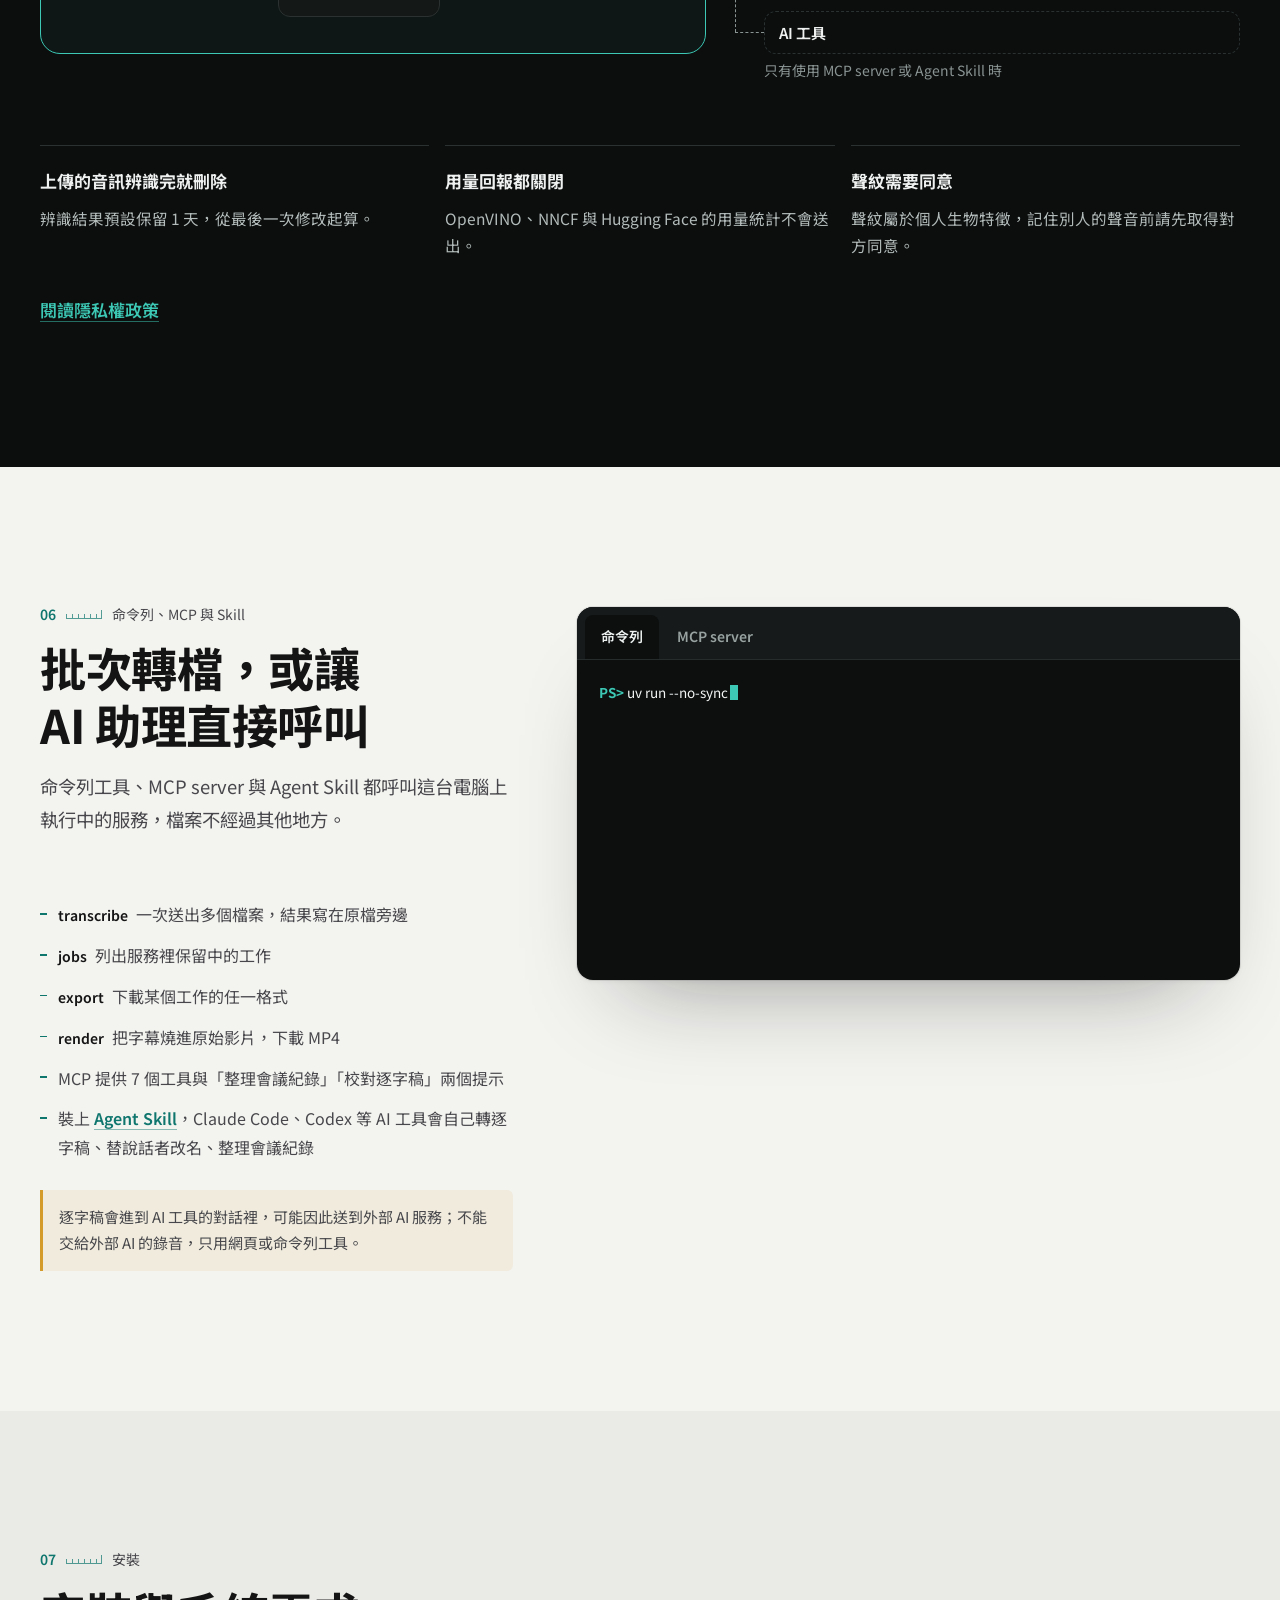
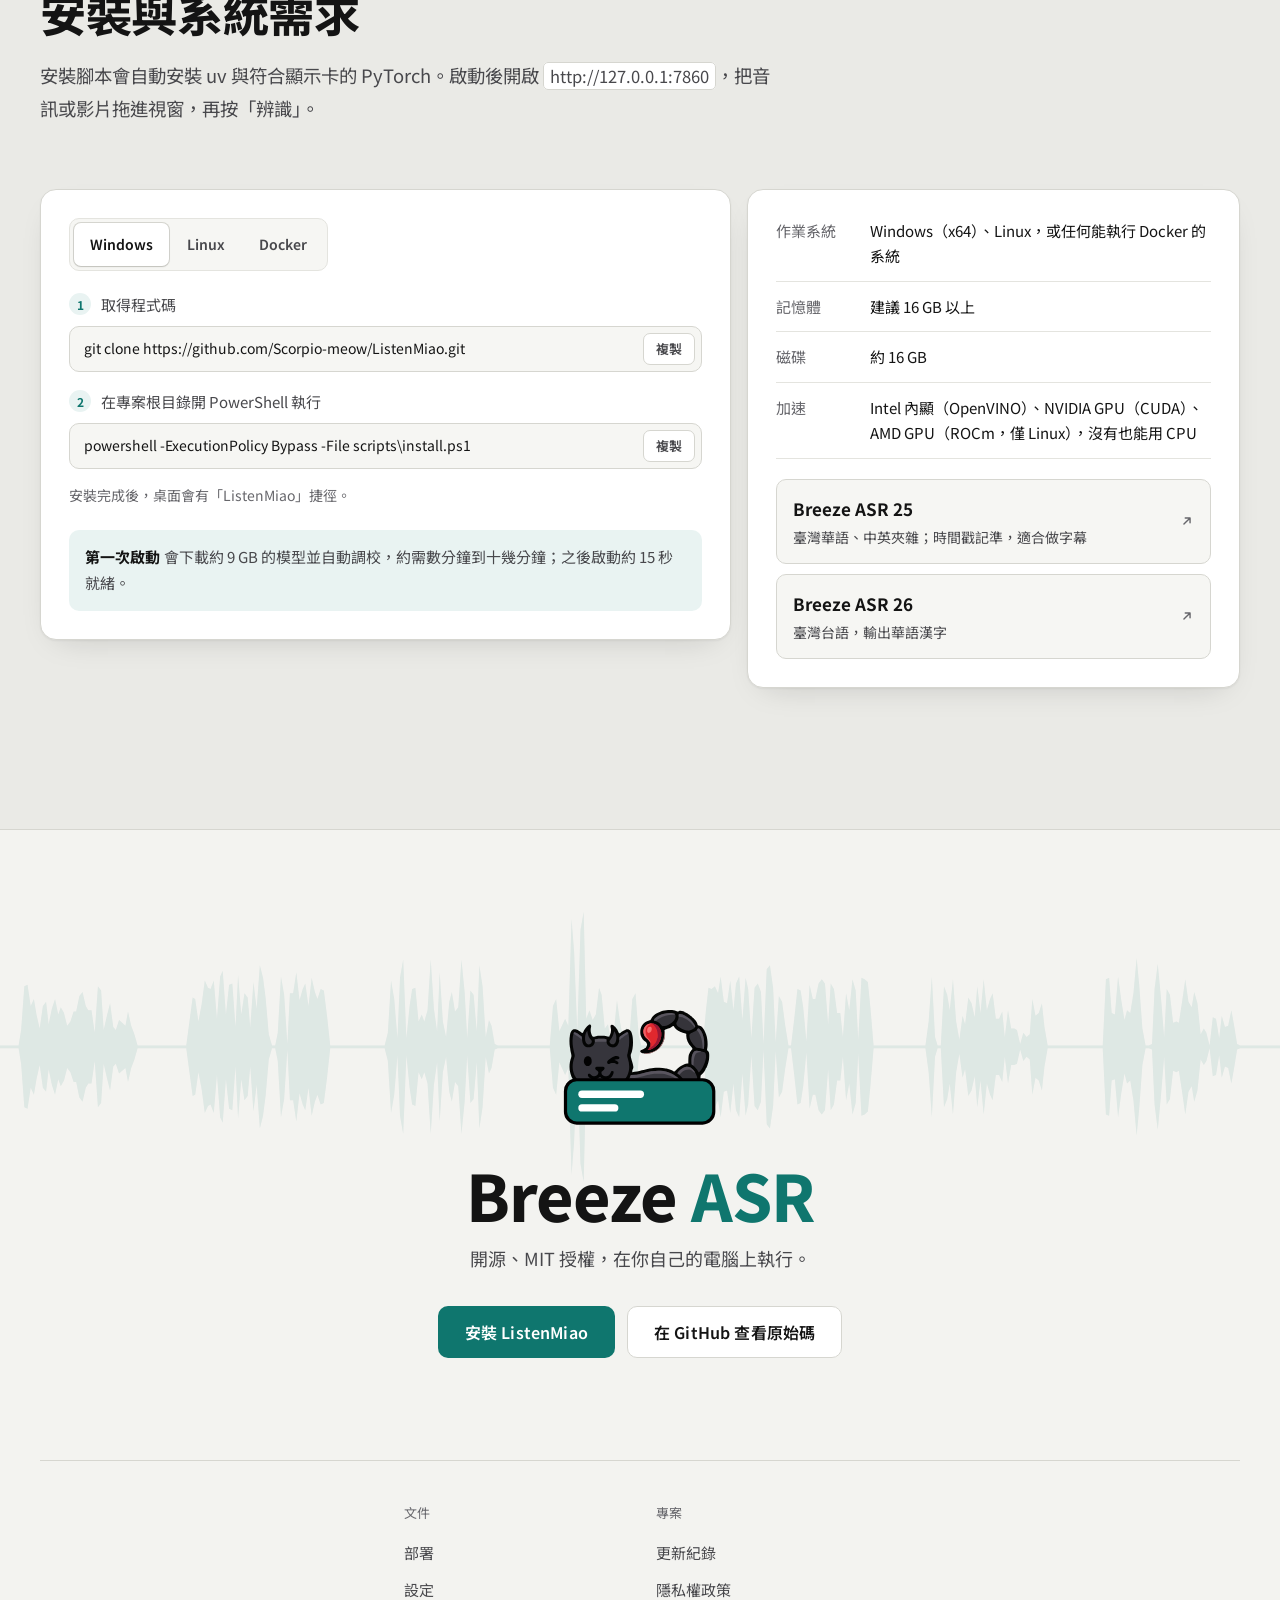
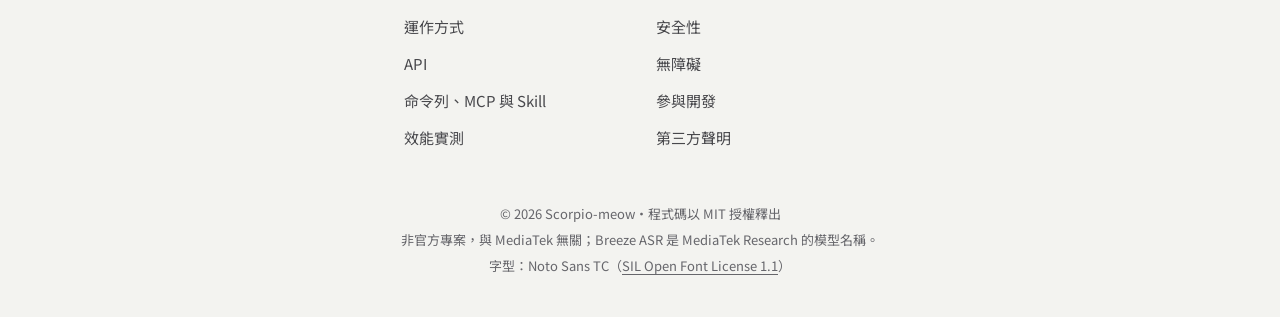
==== commit 7b2e2e05: "feat: 發布 0.7.0，專案改名為 ListenMiao - 網頁、文件、命令列、MCP server、LOGO、官網與介紹影片換成   ListenMiao（聽喵）；「Breeze ASR」只" ====
--- a/site/index.html
+++ b/site/index.html
@@ -6,13 +6,13 @@
   <meta name="viewport" content="width=device-width, initial-scale=1, viewport-fit=cover">
   <meta name="color-scheme" content="light dark">
   <meta name="google-site-verification" content="jjQRA2mVrlVkjlSTMgxrNE9bMVfG6cNSKgpwz3CQm6Y">
-  <title>Breeze ASR：在自己的電腦上把錄音轉成字幕與逐字稿</title>
+  <title>ListenMiao：在自己的電腦上把錄音轉成字幕與逐字稿</title>
   <meta name="description" content="開源的本機語音辨識與字幕編輯器。用 Breeze ASR 25／26 辨識臺灣華語、中英夾雜與臺灣台語，自動加標點、分辨說話者，在波形時間軸上校對後匯出字幕檔或 Word 逐字稿。">
   <link rel="canonical" href="./" data-absolute>
   <meta name="theme-color" content="#f3f3f0" media="(prefers-color-scheme: light)">
   <meta name="theme-color" content="#101010" media="(prefers-color-scheme: dark)">
   <meta property="og:type" content="website">
-  <meta property="og:title" content="Breeze ASR：在自己的電腦上把錄音轉成字幕與逐字稿">
+  <meta property="og:title" content="ListenMiao：在自己的電腦上把錄音轉成字幕與逐字稿">
   <meta property="og:description" content="臺灣華語、中英夾雜與臺灣台語的本機語音辨識與字幕編輯器，開源、MIT 授權。">
   <meta property="og:url" content="./" data-absolute>
   <meta property="og:image" content="images/og.png" data-absolute>
@@ -36,10 +36,10 @@
   <a class="skip" href="#main">跳到主要內容</a>
   <header class="nav" data-nav>
     <div class="wrap nav__in">
-      <a class="brand" href="#top" aria-label="Breeze ASR 首頁">
+      <a class="brand" href="#top" aria-label="ListenMiao 首頁">
         <picture>
           <source srcset="images/logo-dark.svg" media="(prefers-color-scheme: dark)">
-          <img src="images/logo.svg" alt="" width="141" height="42">
+          <img src="images/logo.svg" alt="" width="138" height="42">
         </picture>
       </a>
       <nav class="nav__menu" id="site-menu" aria-label="主要">
@@ -76,7 +76,7 @@
             </button>
           </div>
         </div>
-        <a class="btn btn--ghost btn--sm nav__gh" href="https://github.com/Scorpio-meow/Breeze-ASR">GitHub</a>
+        <a class="btn btn--ghost btn--sm nav__gh" href="https://github.com/Scorpio-meow/ListenMiao">GitHub</a>
         <a class="btn btn--primary btn--sm" href="#install">安裝</a>
         <button class="icon-btn nav__toggle" type="button" aria-expanded="false" aria-controls="site-menu" data-menu-toggle>
           <svg viewBox="0 0 16 16" aria-hidden="true"><path d="M2 4.5h12M2 8h12M2 11.5h12"/></svg>
@@ -93,8 +93,8 @@
         <h1 class="hero__title" id="hero-title">在自己的電腦上，<br>把錄音轉成字幕與逐字稿</h1>
         <p class="hero__lead">用 MediaTek Research 的 Breeze ASR 25／26 辨識臺灣華語、中英夾雜與臺灣台語，自動加標點、分辨說話者；在波形時間軸上校對，再匯出字幕檔或 Word 逐字稿。錄音不必上傳到任何雲端服務。</p>
         <div class="hero__actions">
-          <a class="btn btn--primary btn--lg" href="#install" data-magnetic>安裝 Breeze ASR</a>
-          <a class="btn btn--ghost btn--lg" href="https://github.com/Scorpio-meow/Breeze-ASR">在 GitHub 查看原始碼</a>
+          <a class="btn btn--primary btn--lg" href="#install" data-magnetic>安裝 ListenMiao</a>
+          <a class="btn btn--ghost btn--lg" href="https://github.com/Scorpio-meow/ListenMiao">在 GitHub 查看原始碼</a>
         </div>
         <dl class="hero__facts">
           <div><dt>系統</dt><dd>Windows・Linux・Docker</dd></div>
@@ -115,12 +115,12 @@
         </div>
       </div>
       <div class="wrap hero__stage">
-        <div class="appframe beam" data-demo role="group" tabindex="0" aria-label="Breeze ASR 編輯器：產品週會.m4a 的 7 段字幕與 2 位說話者" aria-describedby="demo-help">
+        <div class="appframe beam" data-demo role="group" tabindex="0" aria-label="ListenMiao 編輯器：產品週會.m4a 的 7 段字幕與 2 位說話者" aria-describedby="demo-help">
           <p class="sr" id="demo-help">按上下方向鍵切換字幕段落。</p>
           <p class="sr" aria-live="polite" data-demo-live></p>
           <div class="ed" aria-hidden="true">
             <div class="ed-toolbar">
-              <span class="ed-app"><img src="images/app-mark.svg" alt="" width="31" height="24">Breeze ASR</span>
+              <span class="ed-app"><img src="images/app-mark.svg" alt="" width="31" height="24">ListenMiao</span>
               <span class="ed-btn">開啟…</span>
               <span class="ed-btn ed-hide-s"><span class="ed-rec"></span>錄音</span>
               <span class="ed-sep ed-hide-s"></span>
@@ -237,15 +237,15 @@
       <div class="wrap">
         <header class="sec-head" data-reveal>
           <p class="eyebrow"><span>01:01</span>介紹影片</p>
-          <h2 id="film-title">一分鐘看完 Breeze ASR</h2>
+          <h2 id="film-title">一分鐘看完 ListenMiao</h2>
           <p class="sec-lead" id="film-desc">從錄音、辨識、熱詞、校對到匯出，61&nbsp;秒看完整個流程。影片沒有口播，只有配樂。</p>
         </header>
         <div class="film__frame" data-reveal style="--i:1" data-film>
-          <video class="film__video" controls playsinline preload="none" width="1920" height="1080" aria-label="Breeze ASR 介紹影片，1 分 1 秒" aria-describedby="film-desc" data-film-video>
-            <source src="media/breeze-asr-promo.mp4" type="video/mp4">
+          <video class="film__video" controls playsinline preload="none" width="1920" height="1080" aria-label="ListenMiao 介紹影片，1 分 1 秒" aria-describedby="film-desc" data-film-video>
+            <source src="media/listenmiao-promo.mp4" type="video/mp4">
           </video>
-          <button type="button" class="film__cover" aria-label="播放 Breeze ASR 介紹影片，1 分 1 秒" data-film-play>
-            <img src="media/breeze-asr-promo-poster.webp" alt="Breeze ASR 介紹影片封面：黑貓吉祥物 LOGO、標語「在自己的電腦上，把會議錄音、課程與影片轉成可以校對的字幕與逐字稿」，下方是分成七個章節的時間軸" width="1280" height="720" loading="lazy" decoding="async">
+          <button type="button" class="film__cover" aria-label="播放 ListenMiao 介紹影片，1 分 1 秒" data-film-play>
+            <img src="media/listenmiao-promo-poster.webp" alt="ListenMiao 介紹影片封面：黑貓吉祥物 LOGO、標語「在自己的電腦上，把會議錄音、課程與影片轉成可以校對的字幕與逐字稿」，下方是分成七個章節的時間軸" width="1280" height="720" loading="lazy" decoding="async">
             <span class="film__btn" aria-hidden="true"><span class="film__ico"><svg viewBox="0 0 16 16"><path d="M5 3.2v9.6l7.6-4.8z"/></svg></span><span class="film__label">播放影片</span><span class="film__dur">1:01</span></span>
           </button>
         </div>
@@ -383,7 +383,7 @@
               <div class="phone">
                 <picture>
                   <source srcset="images/mobile-dark.webp" media="(prefers-color-scheme: dark)">
-                  <img src="images/mobile-light.webp" alt="手機瀏覽器上的 Breeze ASR 編輯器：產品週會.m4a 的波形、兩位說話者的時間軸與字幕列表" width="468" height="660" loading="lazy" decoding="async">
+                  <img src="images/mobile-light.webp" alt="手機瀏覽器上的 ListenMiao 編輯器：產品週會.m4a 的波形、兩位說話者的時間軸與字幕列表" width="468" height="660" loading="lazy" decoding="async">
                 </picture>
               </div>
             </div>
@@ -442,7 +442,7 @@
               <p class="stat__value"><span class="from">14.94%</span><span class="arrow" aria-hidden="true">→</span><span data-count-to="6.64" data-count-from="14.94" data-decimals="2" data-suffix="%">6.64%</span></p>
             </div>
           </div>
-          <p class="footnote" data-reveal style="--i:2">66&nbsp;秒的會議錄音，含 23&nbsp;處罕見人名、公司名、地名與英文術語，以語音合成念出。見<a href="https://github.com/Scorpio-meow/Breeze-ASR/blob/main/docs/benchmarks.md#熱詞">效能實測</a>。</p>
+          <p class="footnote" data-reveal style="--i:2">66&nbsp;秒的會議錄音，含 23&nbsp;處罕見人名、公司名、地名與英文術語，以語音合成念出。見<a href="https://github.com/Scorpio-meow/ListenMiao/blob/main/docs/benchmarks.md#熱詞">效能實測</a>。</p>
         </div>
         <div class="hot__demo" data-reveal style="--i:1">
           <div class="hw">
@@ -555,7 +555,7 @@
             <div class="flow__row">
               <span class="node">瀏覽器</span>
               <span class="wire wire--both" aria-hidden="true"><i></i></span>
-              <span class="node node--main">Breeze ASR 服務</span>
+              <span class="node node--main">ListenMiao 服務</span>
               <span class="wire wire--both" aria-hidden="true"><i></i></span>
               <span class="node">資料目錄<small>結果、詞彙表、語者庫、日誌</small></span>
             </div>
@@ -576,7 +576,7 @@
           <li data-reveal style="--i:2"><b>用量回報都關閉</b><span>OpenVINO、NNCF 與 Hugging Face 的用量統計不會送出。</span></li>
           <li data-reveal style="--i:3"><b>聲紋需要同意</b><span>聲紋屬於個人生物特徵，記住別人的聲音前請先取得對方同意。</span></li>
         </ul>
-        <p class="privacy__more" data-reveal><a class="link" href="https://github.com/Scorpio-meow/Breeze-ASR/blob/main/PRIVACY.md">閱讀隱私權政策</a></p>
+        <p class="privacy__more" data-reveal><a class="link" href="https://github.com/Scorpio-meow/ListenMiao/blob/main/PRIVACY.md">閱讀隱私權政策</a></p>
       </div>
     </section>
     <section class="section cli" id="cli" aria-labelledby="cli-title">
@@ -593,7 +593,7 @@
             <li><code>export</code>下載某個工作的任一格式</li>
             <li><code>render</code>把字幕燒進原始影片，下載 MP4</li>
             <li>MCP 提供 7&nbsp;個工具與「整理會議紀錄」「校對逐字稿」兩個提示</li>
-            <li>裝上 <a class="link" href="https://github.com/Scorpio-meow/Breeze-ASR/blob/main/docs/cli.md#安裝-skill">Agent Skill</a>，Claude Code、Codex 等 AI 工具會自己轉逐字稿、替說話者改名、整理會議紀錄</li>
+            <li>裝上 <a class="link" href="https://github.com/Scorpio-meow/ListenMiao/blob/main/docs/cli.md#安裝-skill">Agent Skill</a>，Claude Code、Codex 等 AI 工具會自己轉逐字稿、替說話者改名、整理會議紀錄</li>
           </ul>
           <p class="cli__warn" data-reveal style="--i:2">逐字稿會進到 AI 工具的對話裡，可能因此送到外部 AI 服務；不能交給外部 AI 的錄音，只用網頁或命令列工具。</p>
         </div>
@@ -612,7 +612,7 @@
 <span class="out" style="--i:5">週會.m4a.srt</span></pre>
           </div>
           <div class="term__panel" role="tabpanel" id="panel-mcp" aria-labelledby="tab-mcp">
-<pre class="term__pre"><span class="p">PS&gt;</span> <span class="cmd">claude mcp add breeze-asr -- uv run --directory C:/code/Breeze-ASR --no-sync --env-file .env python -m app.mcp_server</span></pre>
+<pre class="term__pre"><span class="p">PS&gt;</span> <span class="cmd">claude mcp add listenmiao -- uv run --directory C:/code/ListenMiao --no-sync --env-file .env python -m app.mcp_server</span></pre>
             <table class="tools">
               <thead><tr><th scope="col">工具</th><th scope="col">用途</th></tr></thead>
               <tbody>
@@ -645,25 +645,25 @@
             </div>
             <div class="steps__panel" role="tabpanel" id="panel-win" aria-labelledby="tab-win">
               <ol class="cmds">
-                <li><span class="cmds__label">取得程式碼</span><div class="cmd-line"><code>git clone https://github.com/Scorpio-meow/Breeze-ASR.git</code><button type="button" class="copy" data-copy>複製</button></div></li>
+                <li><span class="cmds__label">取得程式碼</span><div class="cmd-line"><code>git clone https://github.com/Scorpio-meow/ListenMiao.git</code><button type="button" class="copy" data-copy>複製</button></div></li>
                 <li><span class="cmds__label">在專案根目錄開 PowerShell 執行</span><div class="cmd-line"><code>powershell -ExecutionPolicy Bypass -File scripts\install.ps1</code><button type="button" class="copy" data-copy>複製</button></div></li>
               </ol>
-              <p class="steps__note">安裝完成後，桌面會有「Breeze ASR」捷徑。</p>
+              <p class="steps__note">安裝完成後，桌面會有「ListenMiao」捷徑。</p>
             </div>
             <div class="steps__panel" role="tabpanel" id="panel-linux" aria-labelledby="tab-linux">
               <ol class="cmds">
-                <li><span class="cmds__label">取得程式碼</span><div class="cmd-line"><code>git clone https://github.com/Scorpio-meow/Breeze-ASR.git</code><button type="button" class="copy" data-copy>複製</button></div></li>
+                <li><span class="cmds__label">取得程式碼</span><div class="cmd-line"><code>git clone https://github.com/Scorpio-meow/ListenMiao.git</code><button type="button" class="copy" data-copy>複製</button></div></li>
                 <li><span class="cmds__label">安裝</span><div class="cmd-line"><code>bash scripts/install.sh</code><button type="button" class="copy" data-copy>複製</button></div></li>
                 <li><span class="cmds__label">啟動</span><div class="cmd-line"><code>bash scripts/start.sh</code><button type="button" class="copy" data-copy>複製</button></div></li>
               </ol>
             </div>
             <div class="steps__panel" role="tabpanel" id="panel-docker" aria-labelledby="tab-docker">
               <ol class="cmds">
-                <li><span class="cmds__label">取得程式碼</span><div class="cmd-line"><code>git clone https://github.com/Scorpio-meow/Breeze-ASR.git</code><button type="button" class="copy" data-copy>複製</button></div></li>
+                <li><span class="cmds__label">取得程式碼</span><div class="cmd-line"><code>git clone https://github.com/Scorpio-meow/ListenMiao.git</code><button type="button" class="copy" data-copy>複製</button></div></li>
                 <li><span class="cmds__label">建立設定檔</span><div class="cmd-line"><code>cp .env.example .env</code><button type="button" class="copy" data-copy>複製</button></div></li>
                 <li><span class="cmds__label">建置並啟動</span><div class="cmd-line"><code>docker compose up -d --build</code><button type="button" class="copy" data-copy>複製</button></div></li>
               </ol>
-              <p class="steps__note">NVIDIA、AMD 顯示卡與 GitHub 發布的映像檔，見<a href="https://github.com/Scorpio-meow/Breeze-ASR/blob/main/docs/deployment.md#docker">部署</a>。</p>
+              <p class="steps__note">NVIDIA、AMD 顯示卡與 GitHub 發布的映像檔，見<a href="https://github.com/Scorpio-meow/ListenMiao/blob/main/docs/deployment.md#docker">部署</a>。</p>
             </div>
             <p class="first-run"><b>第一次啟動</b>會下載約 9&nbsp;GB 的模型並自動調校，約需數分鐘到十幾分鐘；之後啟動約 15&nbsp;秒就緒。</p>
             <p class="sr" aria-live="polite" data-copy-status></p>
@@ -701,31 +701,31 @@
         <p class="closing__title">Breeze <span>ASR</span></p>
         <p class="closing__text">開源、MIT 授權，在你自己的電腦上執行。</p>
         <div class="closing__actions">
-          <a class="btn btn--primary btn--lg" href="#install" data-magnetic>安裝 Breeze ASR</a>
-          <a class="btn btn--ghost btn--lg" href="https://github.com/Scorpio-meow/Breeze-ASR">在 GitHub 查看原始碼</a>
+          <a class="btn btn--primary btn--lg" href="#install" data-magnetic>安裝 ListenMiao</a>
+          <a class="btn btn--ghost btn--lg" href="https://github.com/Scorpio-meow/ListenMiao">在 GitHub 查看原始碼</a>
         </div>
       </div>
       <div class="closing__links">
         <nav aria-label="文件">
           <p class="closing__head">文件</p>
           <ul>
-            <li><a href="https://github.com/Scorpio-meow/Breeze-ASR/blob/main/docs/deployment.md">部署</a></li>
-            <li><a href="https://github.com/Scorpio-meow/Breeze-ASR/blob/main/docs/configuration.md">設定</a></li>
-            <li><a href="https://github.com/Scorpio-meow/Breeze-ASR/blob/main/docs/how-it-works.md">運作方式</a></li>
-            <li><a href="https://github.com/Scorpio-meow/Breeze-ASR/blob/main/docs/api.md">API</a></li>
-            <li><a href="https://github.com/Scorpio-meow/Breeze-ASR/blob/main/docs/cli.md">命令列、MCP 與 Skill</a></li>
-            <li><a href="https://github.com/Scorpio-meow/Breeze-ASR/blob/main/docs/benchmarks.md">效能實測</a></li>
+            <li><a href="https://github.com/Scorpio-meow/ListenMiao/blob/main/docs/deployment.md">部署</a></li>
+            <li><a href="https://github.com/Scorpio-meow/ListenMiao/blob/main/docs/configuration.md">設定</a></li>
+            <li><a href="https://github.com/Scorpio-meow/ListenMiao/blob/main/docs/how-it-works.md">運作方式</a></li>
+            <li><a href="https://github.com/Scorpio-meow/ListenMiao/blob/main/docs/api.md">API</a></li>
+            <li><a href="https://github.com/Scorpio-meow/ListenMiao/blob/main/docs/cli.md">命令列、MCP 與 Skill</a></li>
+            <li><a href="https://github.com/Scorpio-meow/ListenMiao/blob/main/docs/benchmarks.md">效能實測</a></li>
           </ul>
         </nav>
         <nav aria-label="專案">
           <p class="closing__head">專案</p>
           <ul>
-            <li><a href="https://github.com/Scorpio-meow/Breeze-ASR/blob/main/CHANGELOG.md">更新紀錄</a></li>
-            <li><a href="https://github.com/Scorpio-meow/Breeze-ASR/blob/main/PRIVACY.md">隱私權政策</a></li>
-            <li><a href="https://github.com/Scorpio-meow/Breeze-ASR/blob/main/SECURITY.md">安全性</a></li>
-            <li><a href="https://github.com/Scorpio-meow/Breeze-ASR/blob/main/ACCESSIBILITY.md">無障礙</a></li>
-            <li><a href="https://github.com/Scorpio-meow/Breeze-ASR/blob/main/CONTRIBUTING.md">參與開發</a></li>
-            <li><a href="https://github.com/Scorpio-meow/Breeze-ASR/blob/main/NOTICE.md">第三方聲明</a></li>
+            <li><a href="https://github.com/Scorpio-meow/ListenMiao/blob/main/CHANGELOG.md">更新紀錄</a></li>
+            <li><a href="https://github.com/Scorpio-meow/ListenMiao/blob/main/PRIVACY.md">隱私權政策</a></li>
+            <li><a href="https://github.com/Scorpio-meow/ListenMiao/blob/main/SECURITY.md">安全性</a></li>
+            <li><a href="https://github.com/Scorpio-meow/ListenMiao/blob/main/ACCESSIBILITY.md">無障礙</a></li>
+            <li><a href="https://github.com/Scorpio-meow/ListenMiao/blob/main/CONTRIBUTING.md">參與開發</a></li>
+            <li><a href="https://github.com/Scorpio-meow/ListenMiao/blob/main/NOTICE.md">第三方聲明</a></li>
           </ul>
         </nav>
       </div>
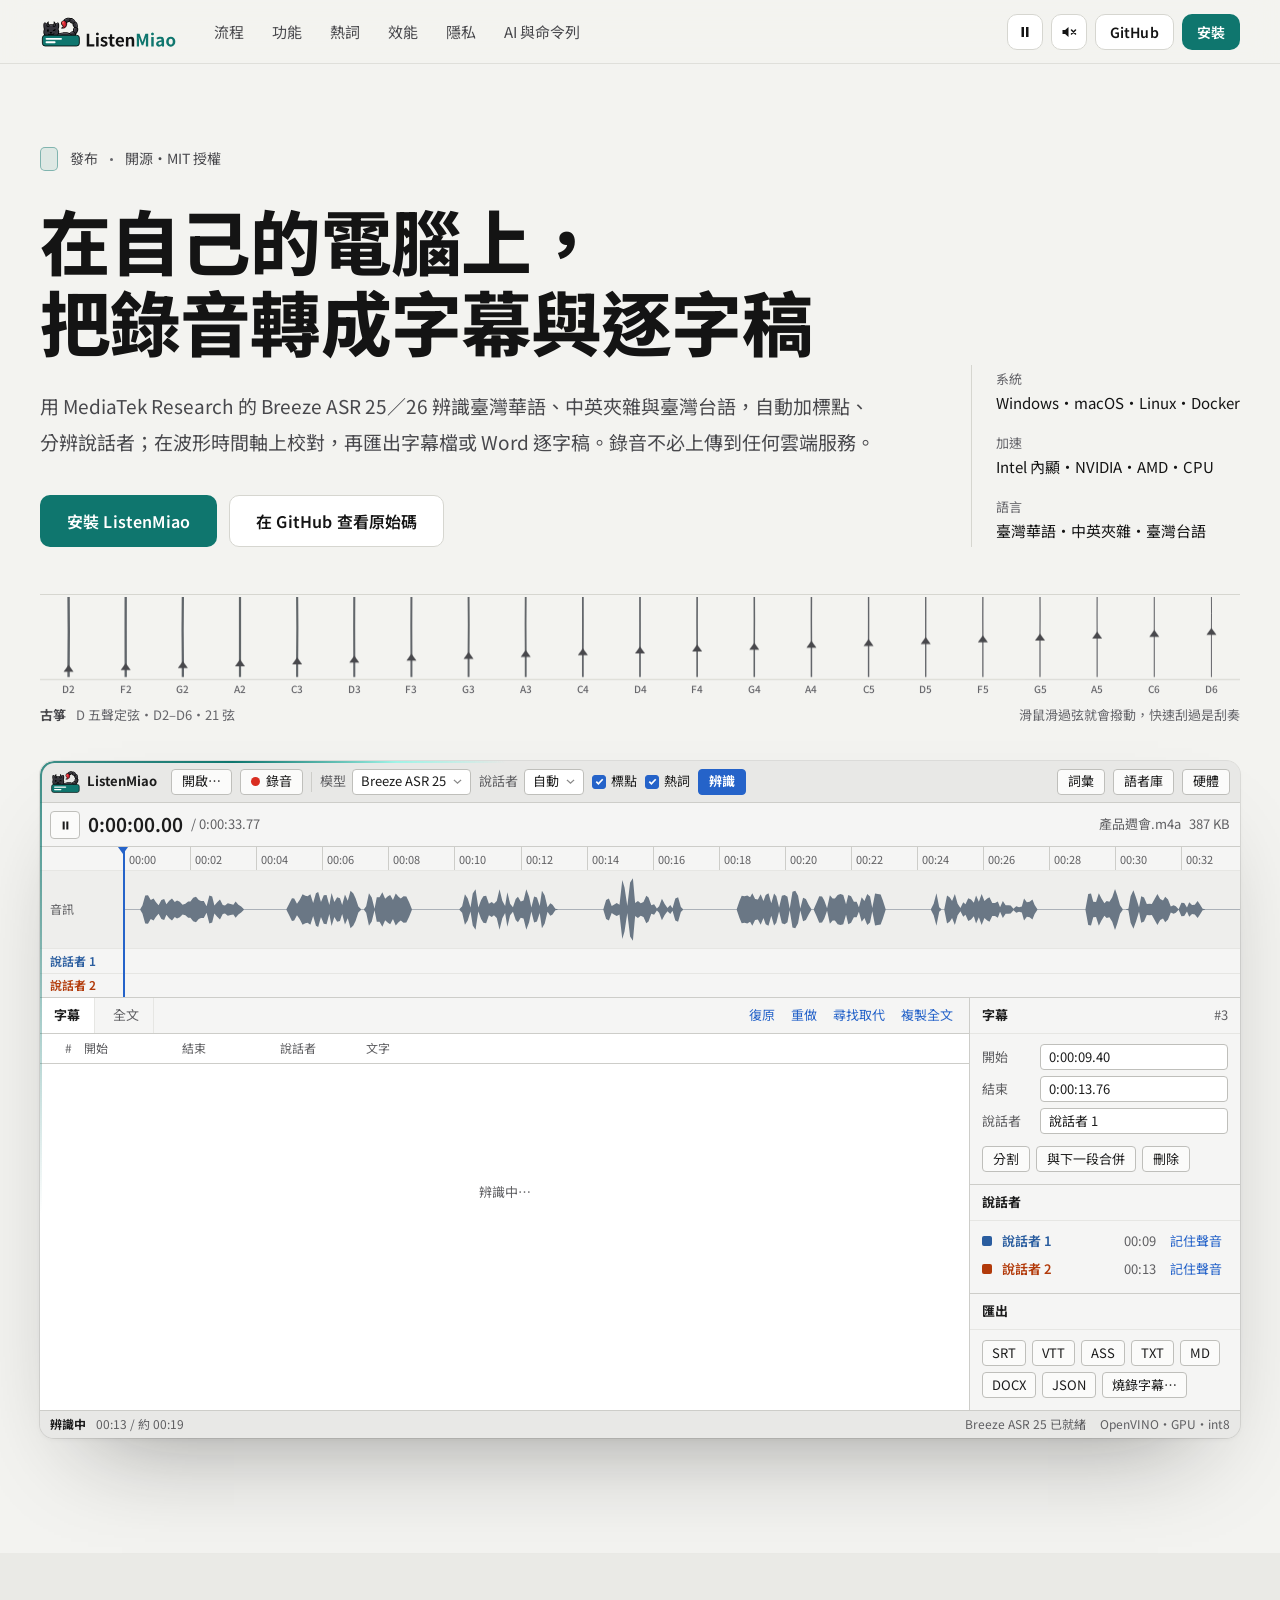
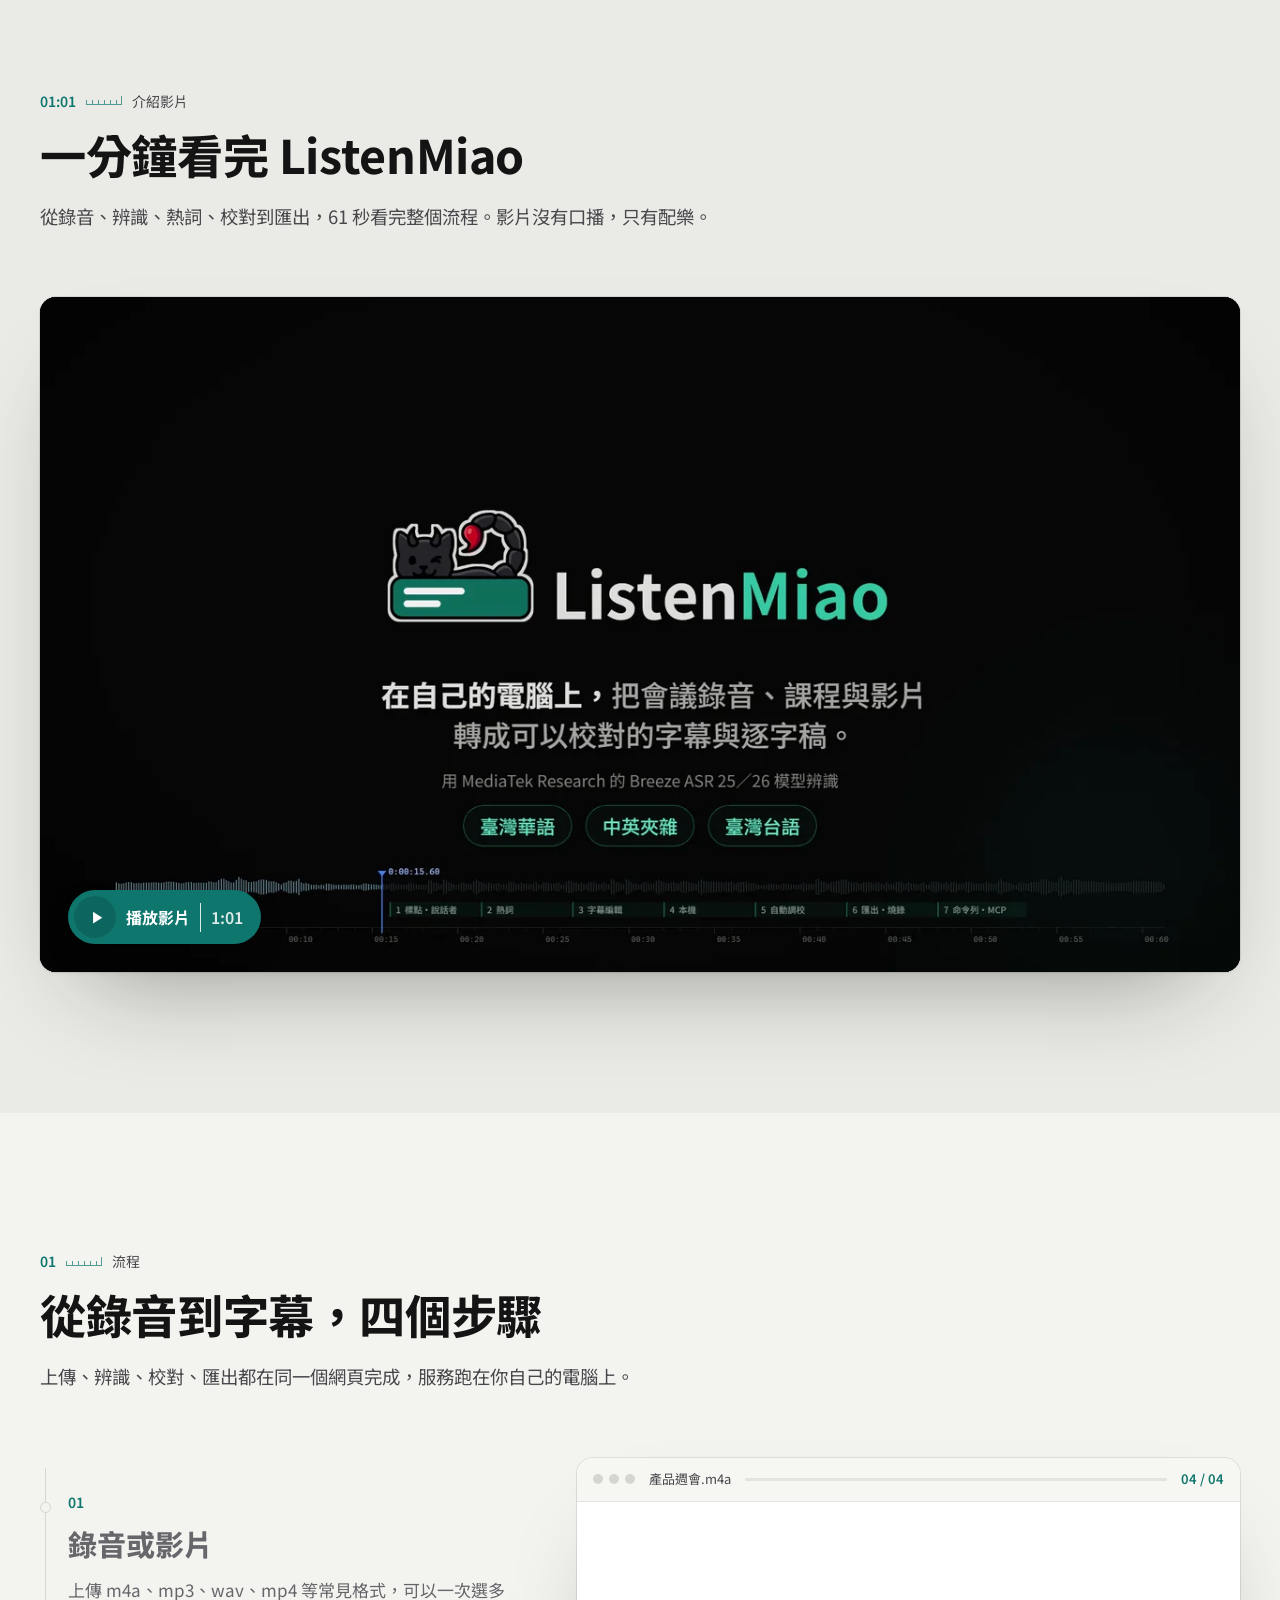
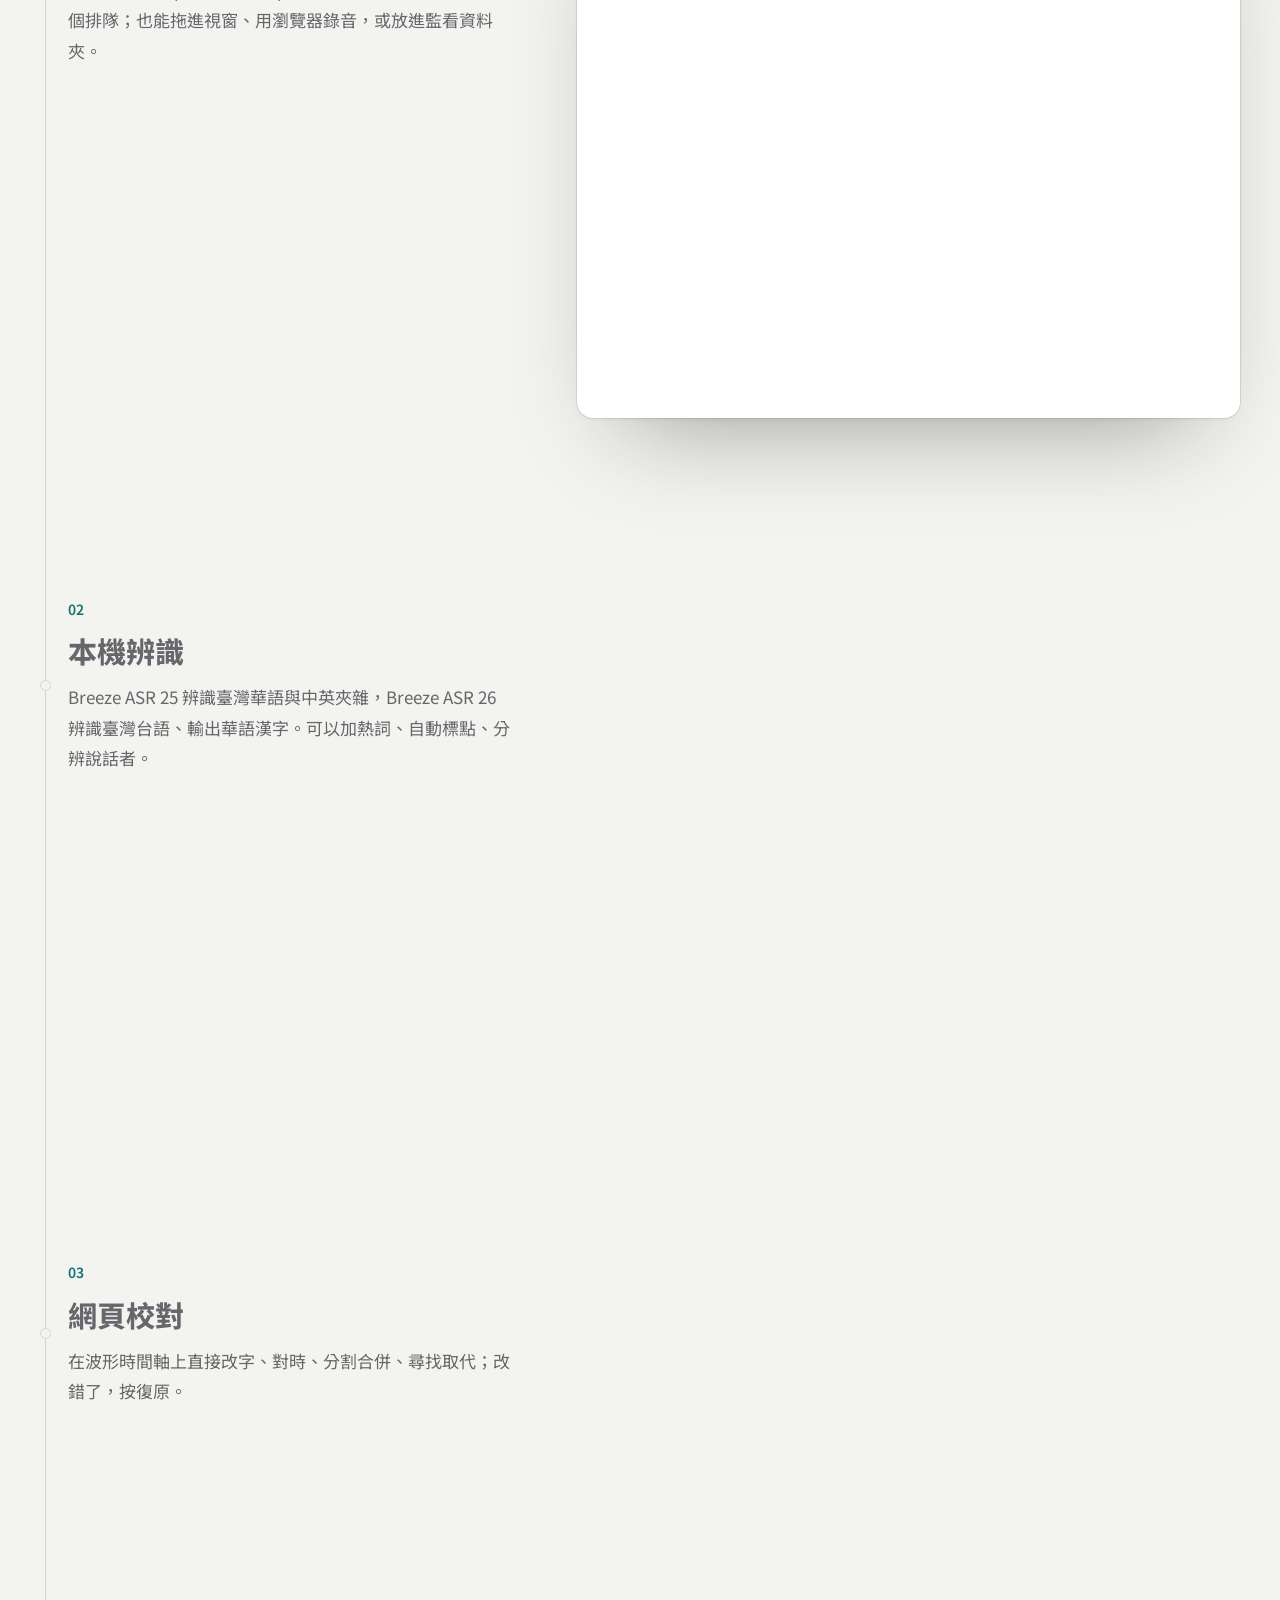
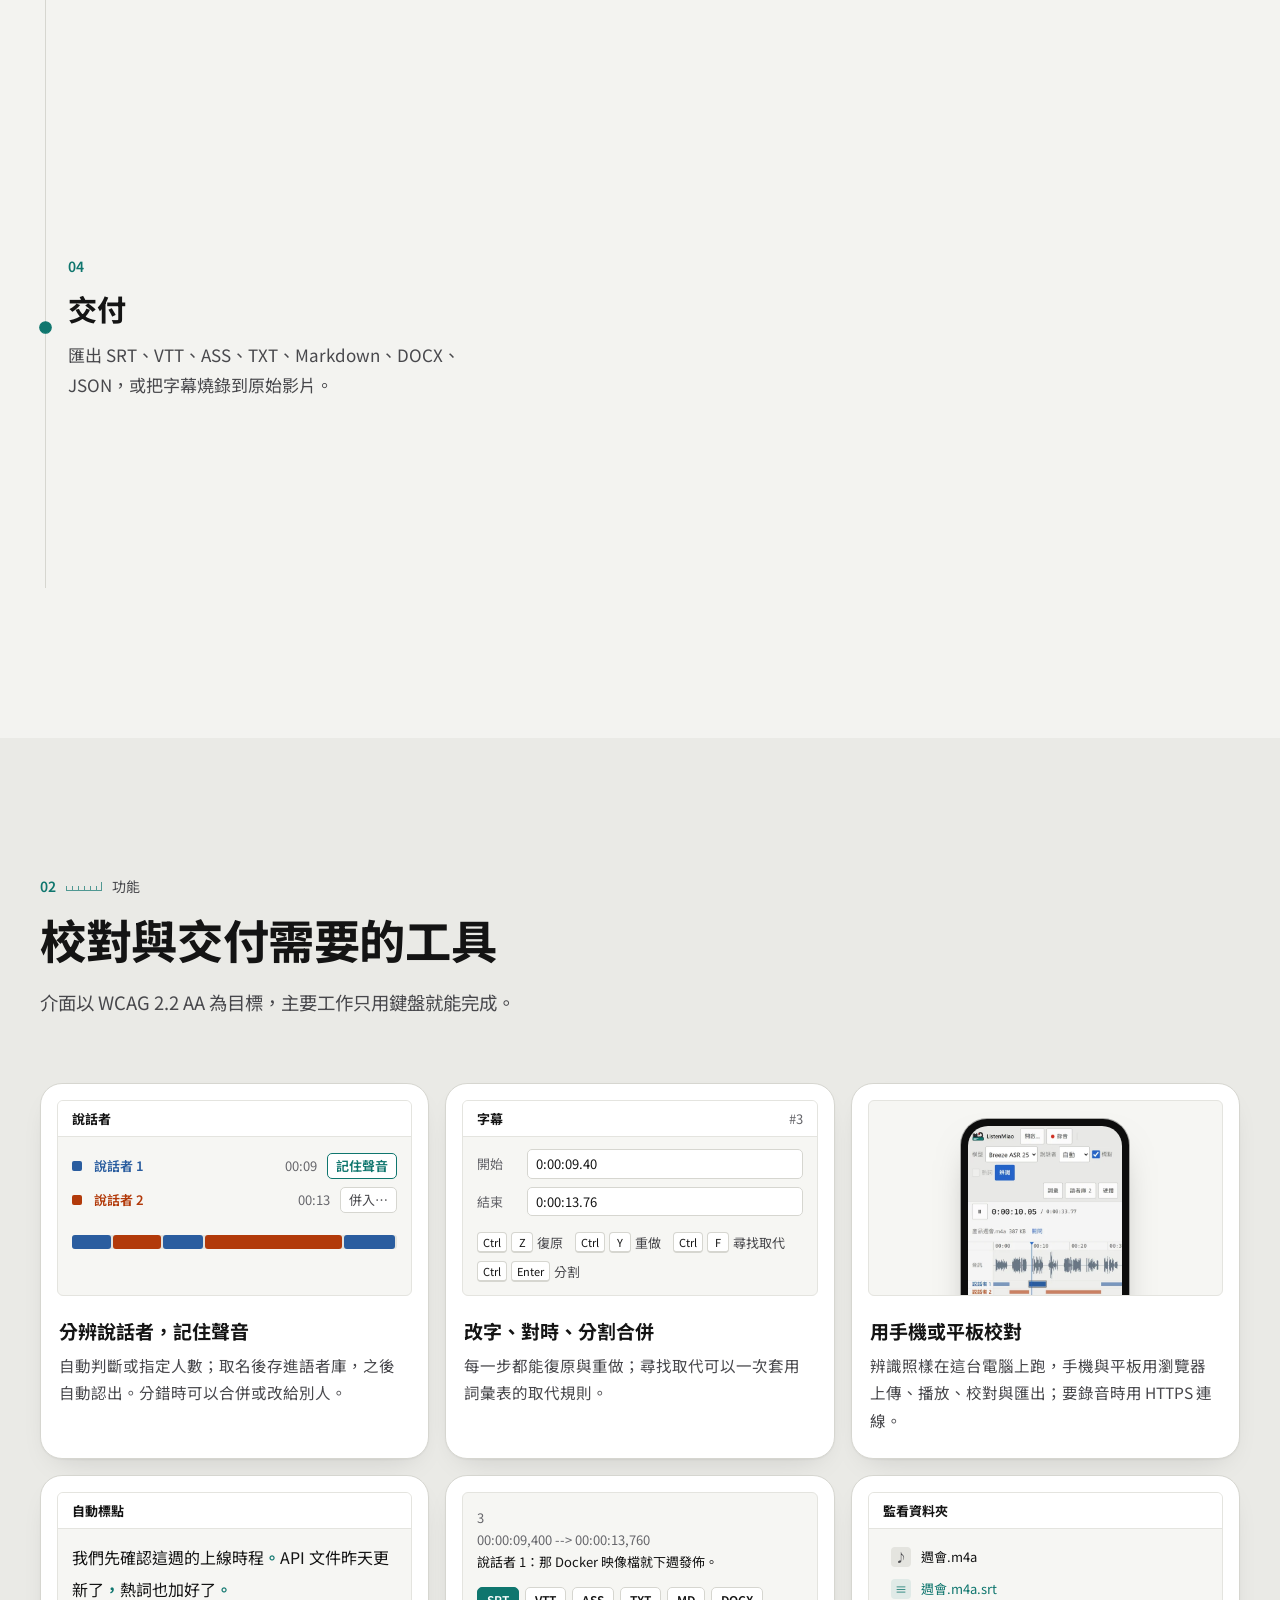
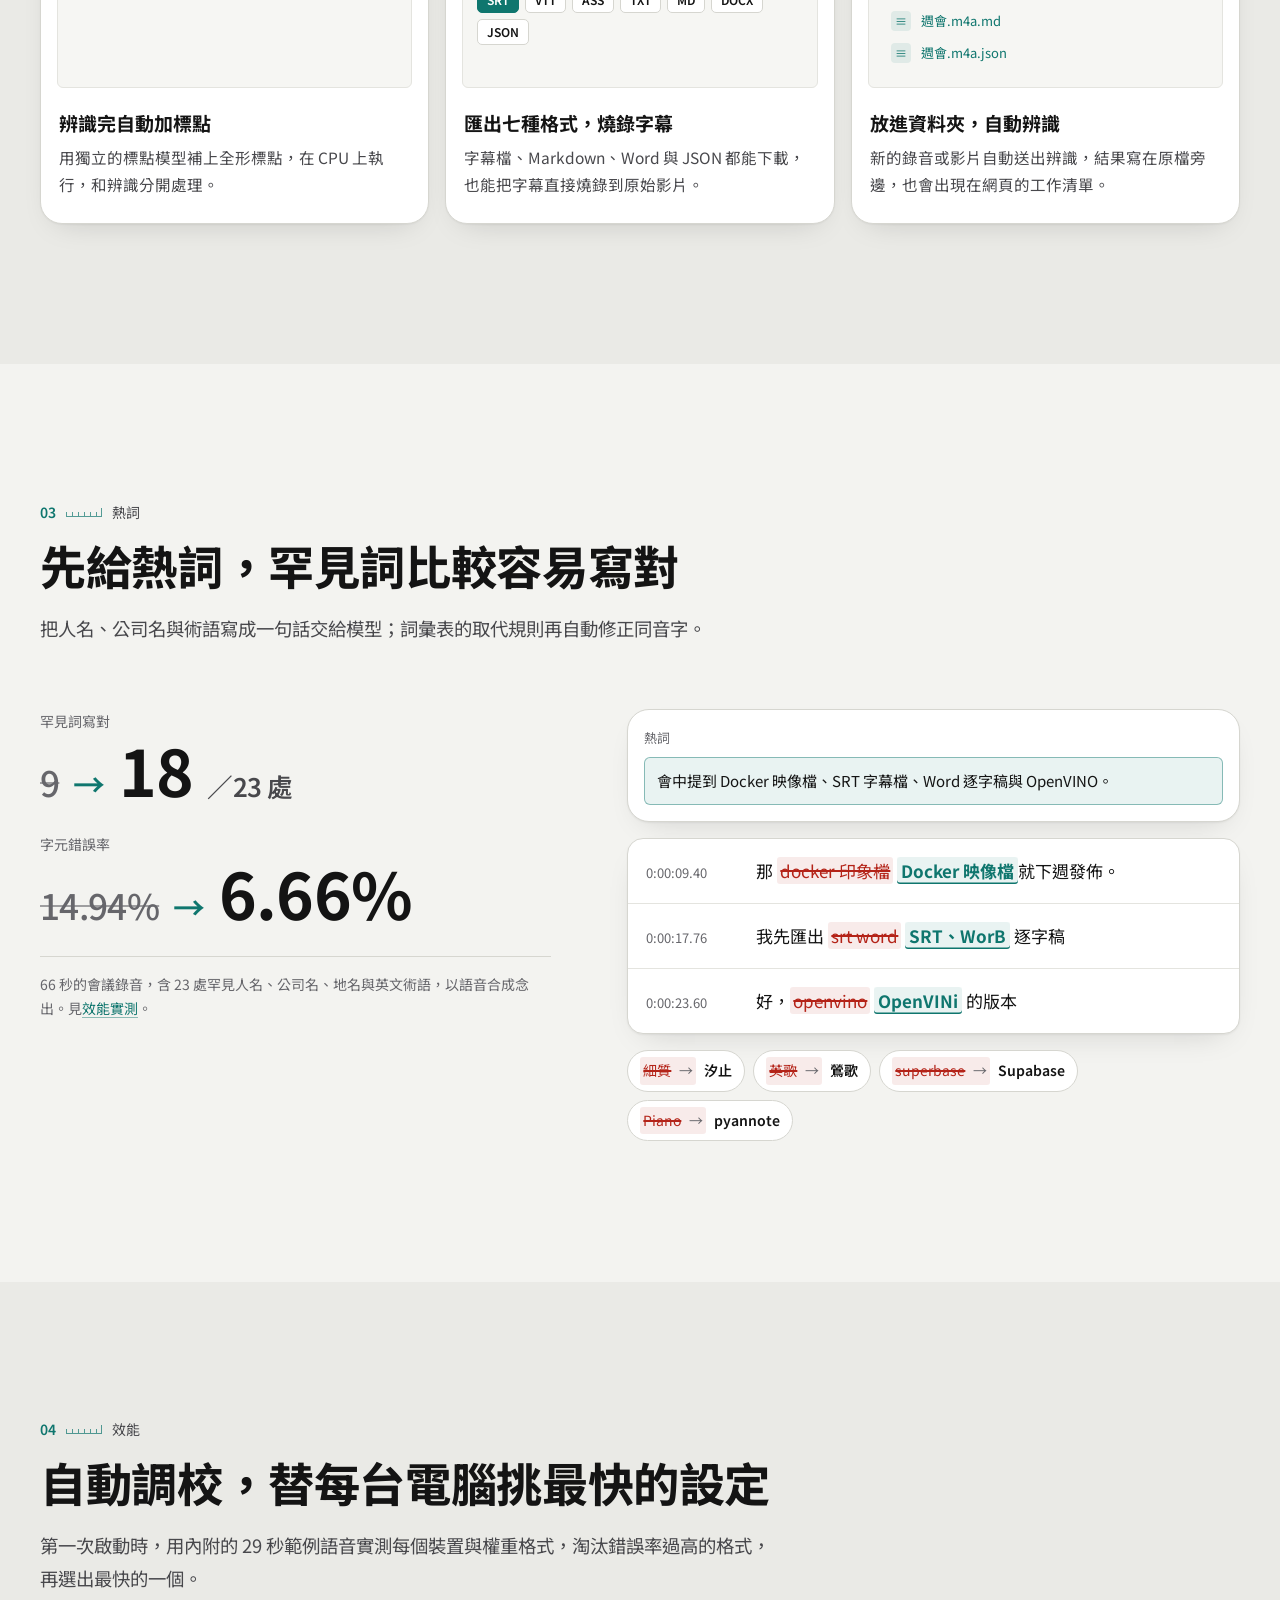
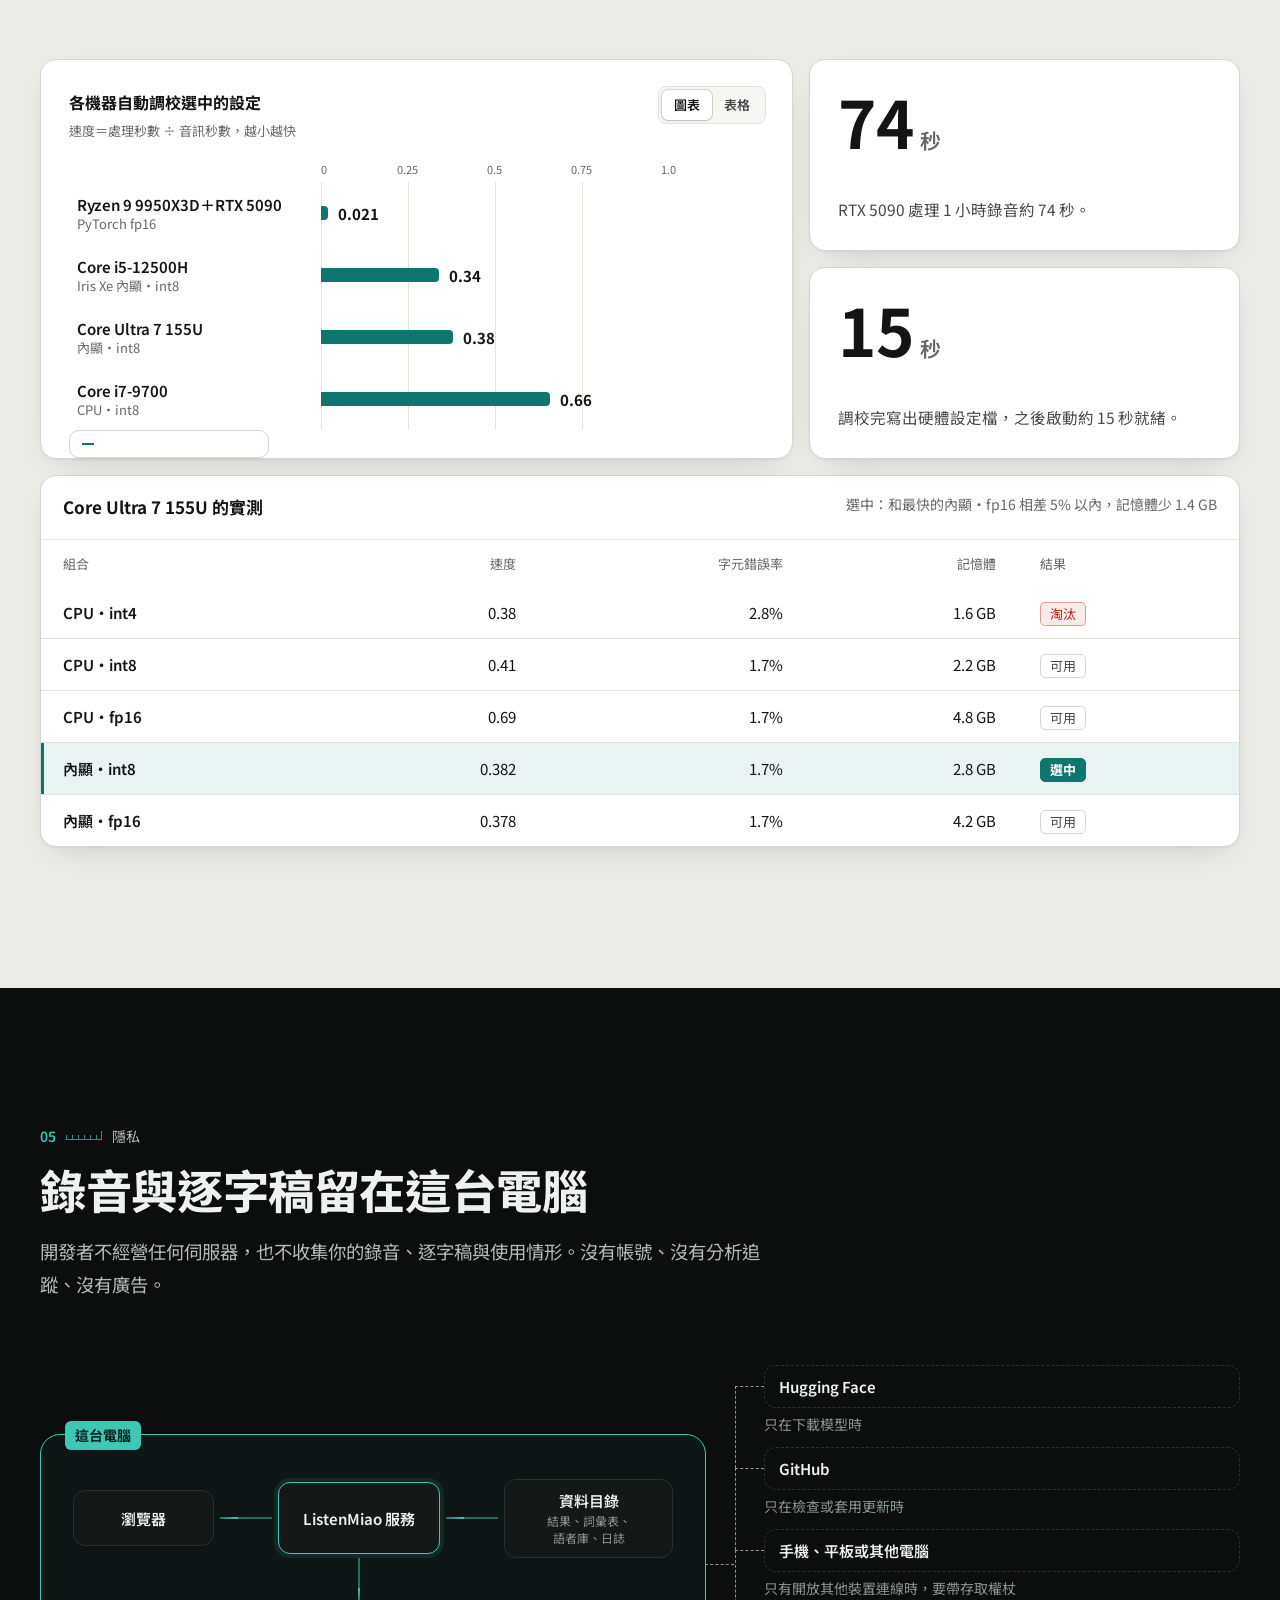
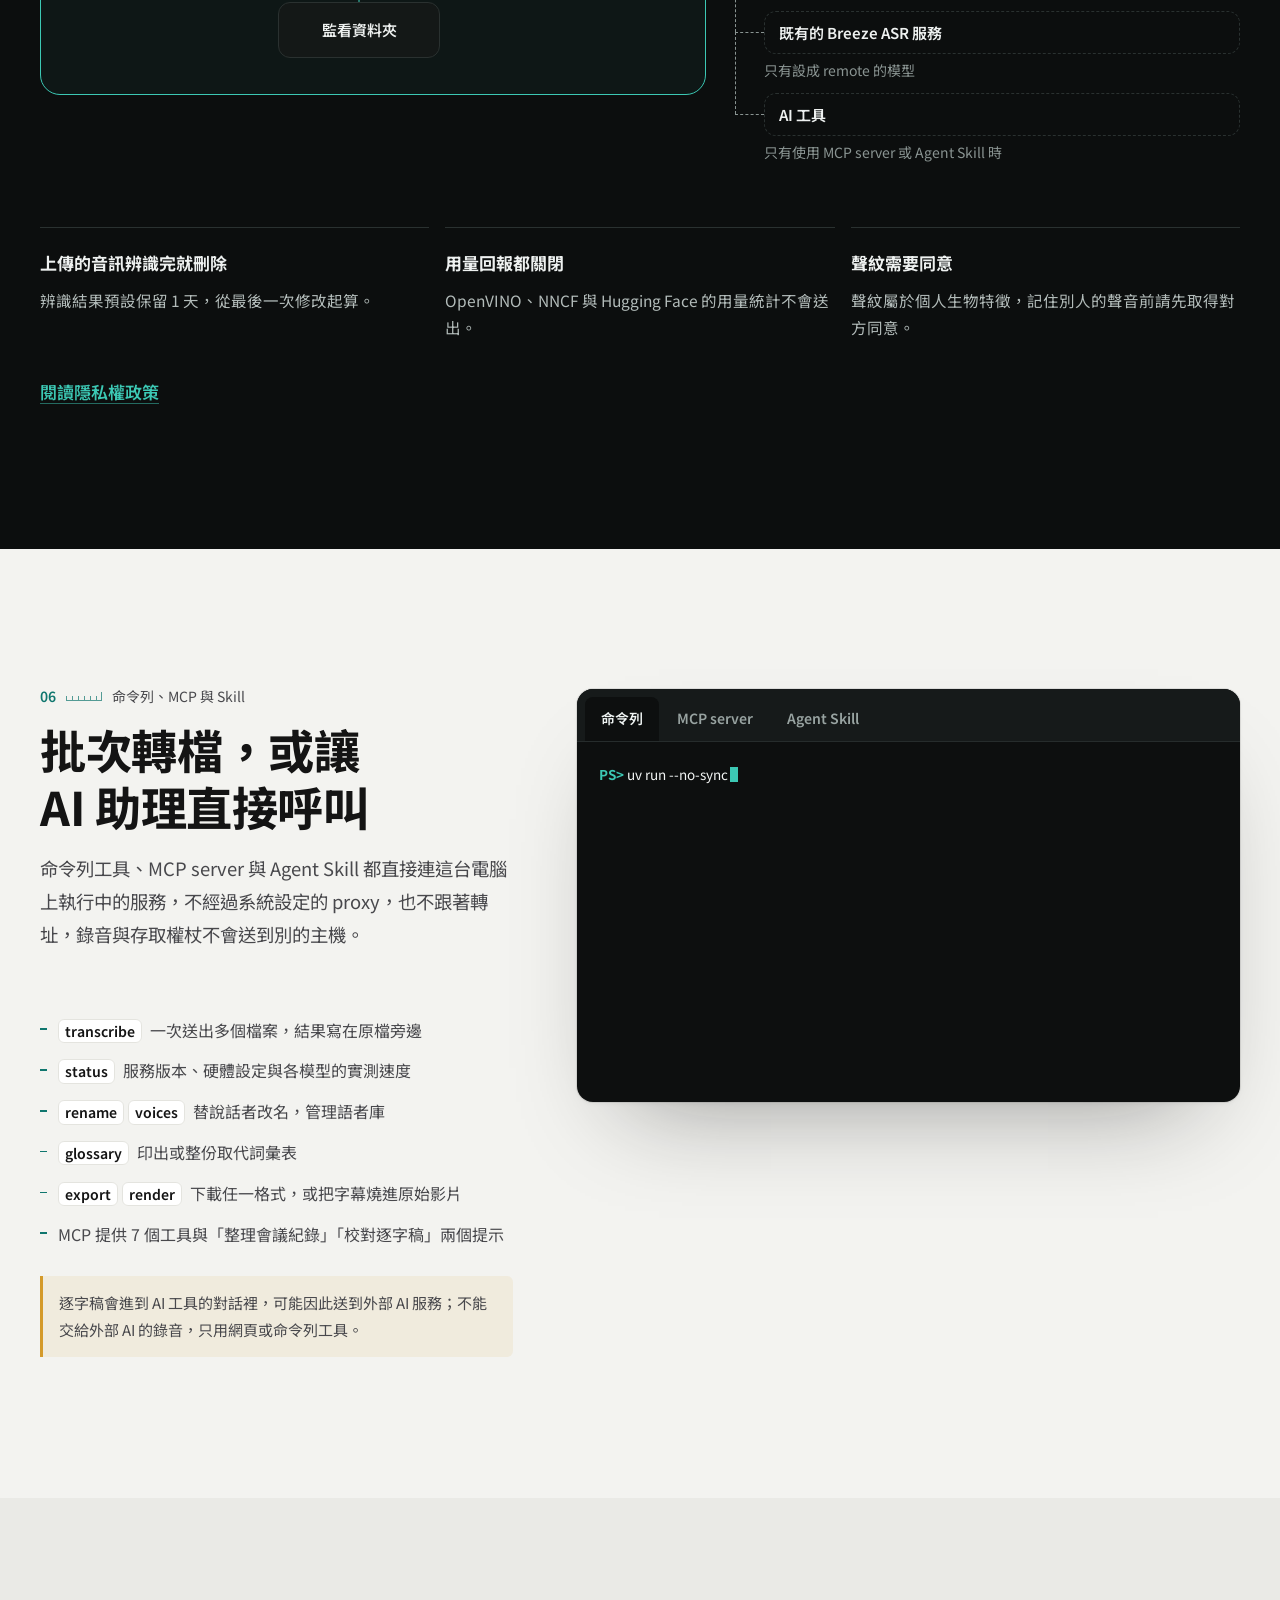
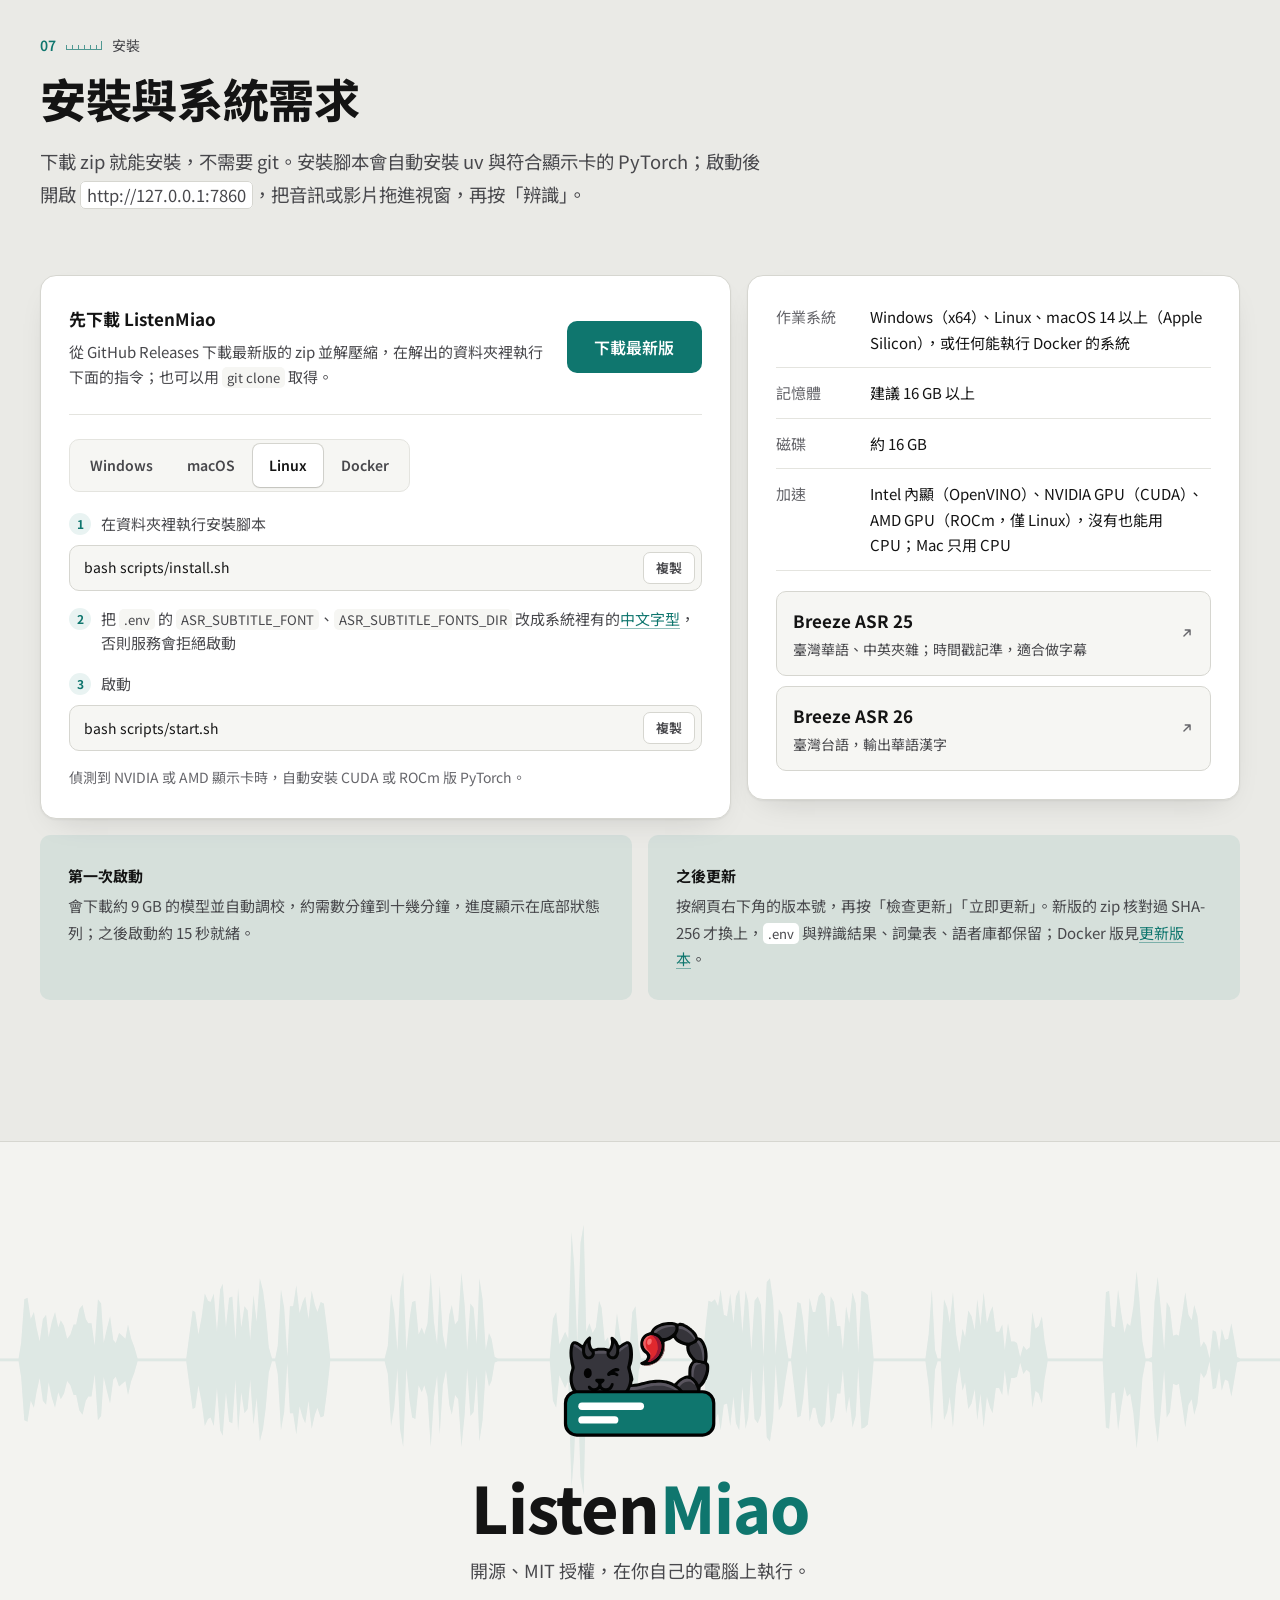
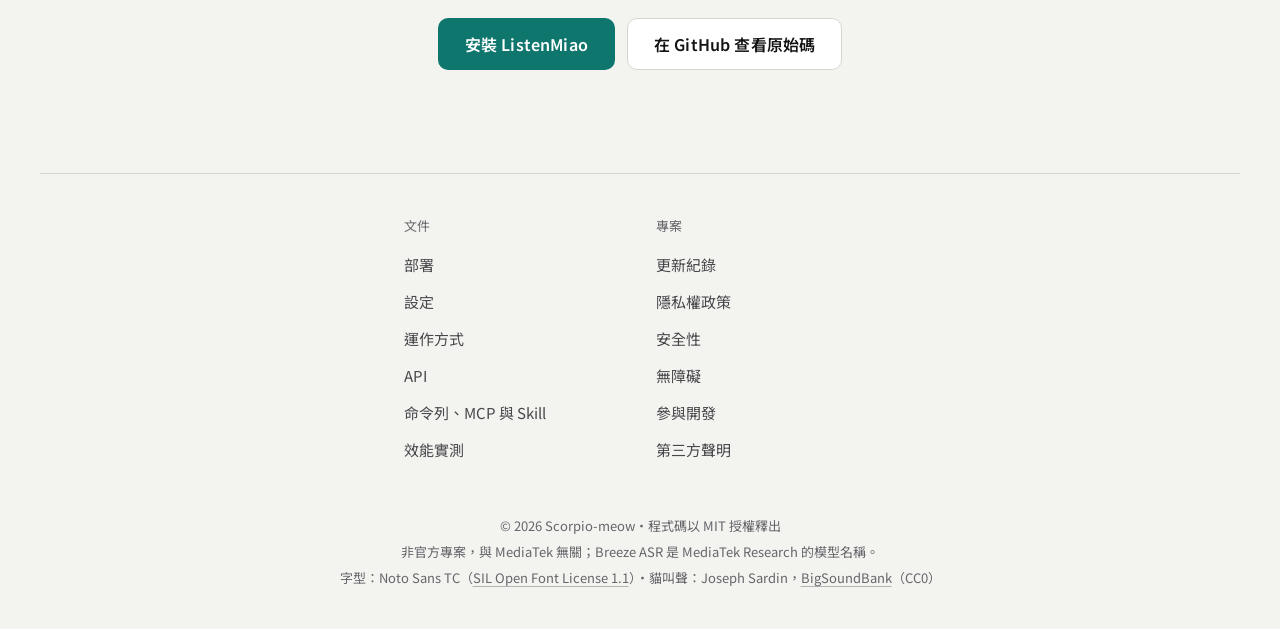
==== commit d202fef4: "feat(site): 官網內容更新到 0.7.3，新增 404 頁 - 補上 Release zip 安裝、網頁上更新、macOS、Agent Skill，以及 CLI   與 MCP 不經過 pr" ====
--- a/site/index.html
+++ b/site/index.html
@@ -7,7 +7,7 @@
   <meta name="color-scheme" content="light dark">
   <meta name="google-site-verification" content="jjQRA2mVrlVkjlSTMgxrNE9bMVfG6cNSKgpwz3CQm6Y">
   <title>ListenMiao：在自己的電腦上把錄音轉成字幕與逐字稿</title>
-  <meta name="description" content="開源的本機語音辨識與字幕編輯器。用 Breeze ASR 25／26 辨識臺灣華語、中英夾雜與臺灣台語，自動加標點、分辨說話者，在波形時間軸上校對後匯出字幕檔或 Word 逐字稿。">
+  <meta name="description" content="開源的本機語音辨識與字幕編輯器，可在 Windows、macOS、Linux 與 Docker 上執行。用 Breeze ASR 25／26 辨識臺灣華語、中英夾雜與臺灣台語，自動加標點、分辨說話者，在波形時間軸上校對後匯出字幕檔或 Word 逐字稿。">
   <link rel="canonical" href="./" data-absolute>
   <meta name="theme-color" content="#f3f3f0" media="(prefers-color-scheme: light)">
   <meta name="theme-color" content="#101010" media="(prefers-color-scheme: dark)">
@@ -49,7 +49,7 @@
           <li><a href="#hotwords">熱詞</a></li>
           <li><a href="#performance">效能</a></li>
           <li><a href="#privacy">隱私</a></li>
-          <li><a href="#cli">命令列</a></li>
+          <li><a href="#cli">AI 與命令列</a></li>
         </ul>
       </nav>
       <div class="nav__end">
@@ -71,7 +71,7 @@
               <span class="sound__switch" aria-hidden="true"></span>
             </button>
             <button class="sound__opt" type="button" aria-pressed="false" aria-labelledby="sound-zheng" aria-describedby="sound-zheng-note" data-sound-toggle="zheng">
-              <span class="sound__text"><b id="sound-zheng">古箏弦</b><span id="sound-zheng-note">首頁古箏撥弦的聲音</span></span>
+              <span class="sound__text"><b id="sound-zheng">古箏弦</b><span id="sound-zheng-note">首頁古箏撥弦與黑貓的叫聲</span></span>
               <span class="sound__switch" aria-hidden="true"></span>
             </button>
           </div>
@@ -79,7 +79,8 @@
         <a class="btn btn--ghost btn--sm nav__gh" href="https://github.com/Scorpio-meow/ListenMiao">GitHub</a>
         <a class="btn btn--primary btn--sm" href="#install">安裝</a>
         <button class="icon-btn nav__toggle" type="button" aria-expanded="false" aria-controls="site-menu" data-menu-toggle>
-          <svg viewBox="0 0 16 16" aria-hidden="true"><path d="M2 4.5h12M2 8h12M2 11.5h12"/></svg>
+          <svg class="i-menu" viewBox="0 0 16 16" aria-hidden="true"><path d="M2 4.5h12M2 8h12M2 11.5h12"/></svg>
+          <svg class="i-close" viewBox="0 0 16 16" aria-hidden="true"><path d="M3.5 3.5l9 9M12.5 3.5l-9 9"/></svg>
           <span class="sr">選單</span>
         </button>
       </div>
@@ -97,7 +98,7 @@
           <a class="btn btn--ghost btn--lg" href="https://github.com/Scorpio-meow/ListenMiao">在 GitHub 查看原始碼</a>
         </div>
         <dl class="hero__facts">
-          <div><dt>系統</dt><dd>Windows・Linux・Docker</dd></div>
+          <div><dt>系統</dt><dd>Windows・macOS・Linux・Docker</dd></div>
           <div><dt>加速</dt><dd>Intel 內顯・NVIDIA・AMD・CPU</dd></div>
           <div><dt>語言</dt><dd>臺灣華語・中英夾雜・臺灣台語</dd></div>
         </dl>
@@ -116,7 +117,7 @@
       </div>
       <div class="wrap hero__stage">
         <div class="appframe beam" data-demo role="group" tabindex="0" aria-label="ListenMiao 編輯器：產品週會.m4a 的 7 段字幕與 2 位說話者" aria-describedby="demo-help">
-          <p class="sr" id="demo-help">按上下方向鍵切換字幕段落。</p>
+          <p class="sr" id="demo-help">按上下方向鍵切換字幕段落，Home 與 End 跳到第一段或最後一段。</p>
           <p class="sr" aria-live="polite" data-demo-live></p>
           <div class="ed" aria-hidden="true">
             <div class="ed-toolbar">
@@ -240,7 +241,7 @@
           <h2 id="film-title">一分鐘看完 ListenMiao</h2>
           <p class="sec-lead" id="film-desc">從錄音、辨識、熱詞、校對到匯出，61&nbsp;秒看完整個流程。影片沒有口播，只有配樂。</p>
         </header>
-        <div class="film__frame" data-reveal style="--i:1" data-film>
+        <div class="film__frame" data-reveal data-film>
           <video class="film__video" controls playsinline preload="none" width="1920" height="1080" aria-label="ListenMiao 介紹影片，1 分 1 秒" aria-describedby="film-desc" data-film-video>
             <source src="media/listenmiao-promo.mp4" type="video/mp4">
           </video>
@@ -354,7 +355,7 @@
           <p class="sec-lead">介面以 WCAG 2.2 AA 為目標，主要工作只用鍵盤就能完成。</p>
         </header>
         <div class="panels" data-spotlight>
-          <article class="card" data-reveal style="--i:0">
+          <article class="card" data-reveal>
             <div class="card__ui" aria-hidden="true">
               <p class="ui-head">說話者</p>
               <ul class="ui-spk">
@@ -366,7 +367,7 @@
             <h3>分辨說話者，記住聲音</h3>
             <p>自動判斷或指定人數；取名後存進語者庫，之後自動認出。分錯時可以合併或改給別人。</p>
           </article>
-          <article class="card" data-reveal style="--i:1">
+          <article class="card" data-reveal>
             <div class="card__ui" aria-hidden="true">
               <p class="ui-head">字幕<span>#3</span></p>
               <div class="ui-cue">
@@ -378,7 +379,7 @@
             <h3>改字、對時、分割合併</h3>
             <p>每一步都能復原與重做；尋找取代可以一次套用詞彙表的取代規則。</p>
           </article>
-          <article class="card card--phone" data-reveal style="--i:2">
+          <article class="card card--phone" data-reveal>
             <div class="card__ui card__ui--phone" aria-hidden="true">
               <div class="phone">
                 <picture>
@@ -390,7 +391,7 @@
             <h3>用手機或平板校對</h3>
             <p>辨識照樣在這台電腦上跑，手機與平板用瀏覽器上傳、播放、校對與匯出；要錄音時用 HTTPS 連線。</p>
           </article>
-          <article class="card" data-reveal style="--i:3">
+          <article class="card" data-reveal>
             <div class="card__ui" aria-hidden="true">
               <p class="ui-head">自動標點</p>
               <p class="ui-punct" data-punct>我們先確認這週的上線時程<b>。</b>API 文件昨天更新了<b>，</b>熱詞也加好了<b>。</b></p>
@@ -398,7 +399,7 @@
             <h3>辨識完自動加標點</h3>
             <p>用獨立的標點模型補上全形標點，在 CPU 上執行，和辨識分開處理。</p>
           </article>
-          <article class="card" data-reveal style="--i:4">
+          <article class="card" data-reveal>
             <div class="card__ui" aria-hidden="true">
               <pre class="ui-srt"><span class="dim">3</span>
 <span class="dim">00:00:09,400 --&gt; 00:00:13,760</span>
@@ -408,7 +409,7 @@
             <h3>匯出七種格式，燒錄字幕</h3>
             <p>字幕檔、Markdown、Word 與 JSON 都能下載，也能把字幕直接燒錄到原始影片。</p>
           </article>
-          <article class="card" data-reveal style="--i:5">
+          <article class="card" data-reveal>
             <div class="card__ui" aria-hidden="true">
               <p class="ui-head">監看資料夾</p>
               <ul class="ui-files">
@@ -432,7 +433,7 @@
           <p class="sec-lead">把人名、公司名與術語寫成一句話交給模型；詞彙表的取代規則再自動修正同音字。</p>
         </header>
         <div class="hot__text">
-          <div class="hot__stats" data-reveal style="--i:1">
+          <div class="hot__stats" data-reveal>
             <div class="stat">
               <p class="stat__label">罕見詞寫對</p>
               <p class="stat__value"><span class="from">9</span><span class="arrow" aria-hidden="true">→</span><span data-count-to="18" data-count-from="9" data-decimals="0" data-suffix="">18</span><span class="unit">／23&nbsp;處</span></p>
@@ -442,9 +443,9 @@
               <p class="stat__value"><span class="from">14.94%</span><span class="arrow" aria-hidden="true">→</span><span data-count-to="6.64" data-count-from="14.94" data-decimals="2" data-suffix="%">6.64%</span></p>
             </div>
           </div>
-          <p class="footnote" data-reveal style="--i:2">66&nbsp;秒的會議錄音，含 23&nbsp;處罕見人名、公司名、地名與英文術語，以語音合成念出。見<a href="https://github.com/Scorpio-meow/ListenMiao/blob/main/docs/benchmarks.md#熱詞">效能實測</a>。</p>
-        </div>
-        <div class="hot__demo" data-reveal style="--i:1">
+          <p class="footnote" data-reveal>66&nbsp;秒的會議錄音，含 23&nbsp;處罕見人名、公司名、地名與英文術語，以語音合成念出。見<a href="https://github.com/Scorpio-meow/ListenMiao/blob/main/docs/benchmarks.md#熱詞">效能實測</a>。</p>
+        </div>
+        <div class="hot__demo" data-reveal>
           <div class="hw">
             <p class="hw__label">熱詞</p>
             <p class="hw__input">會中提到 Docker 映像檔、SRT 字幕檔、Word 逐字稿與 OpenVINO。</p>
@@ -471,7 +472,7 @@
           <p class="sec-lead">第一次啟動時，用內附的 29&nbsp;秒範例語音實測每個裝置與權重格式，淘汰錯誤率過高的格式，再選出最快的一個。</p>
         </header>
         <div class="perf__grid">
-          <figure class="bars" data-reveal style="--i:1" aria-labelledby="bars-title">
+          <figure class="bars" data-reveal aria-labelledby="bars-title">
             <figcaption class="bars__head">
               <span class="bars__title" id="bars-title">各機器自動調校選中的設定</span>
               <span class="bars__unit">速度＝處理秒數 ÷ 音訊秒數，越小越快</span>
@@ -515,17 +516,17 @@
             </div>
           </figure>
           <div class="perf__facts">
-            <div class="fact" data-reveal style="--i:2">
+            <div class="fact" data-reveal>
               <p class="fact__value"><span data-count-to="74" data-count-from="0" data-decimals="0" data-suffix="">74</span><small>秒</small></p>
               <p class="fact__text">RTX 5090 處理 1&nbsp;小時錄音約 74&nbsp;秒。</p>
             </div>
-            <div class="fact" data-reveal style="--i:3">
+            <div class="fact" data-reveal>
               <p class="fact__value"><span data-count-to="15" data-count-from="0" data-decimals="0" data-suffix="">15</span><small>秒</small></p>
               <p class="fact__text">調校完寫出硬體設定檔，之後啟動約 15&nbsp;秒就緒。</p>
             </div>
           </div>
         </div>
-        <div class="tune" data-reveal style="--i:2">
+        <div class="tune" data-reveal>
           <p class="tune__head"><span>Core Ultra 7 155U 的實測</span><span class="tune__sub">選中：和最快的內顯・fp16 相差 5% 以內，記憶體少 1.4&nbsp;GB</span></p>
           <div class="tune__scroll">
             <table class="tune__table">
@@ -549,7 +550,7 @@
           <h2 id="privacy-title">錄音與逐字稿留在這台電腦</h2>
           <p class="sec-lead">開發者不經營任何伺服器，也不收集你的錄音、逐字稿與使用情形。沒有帳號、沒有分析追蹤、沒有廣告。</p>
         </header>
-        <div class="flow" data-reveal style="--i:1">
+        <div class="flow" data-reveal>
           <div class="flow__local">
             <p class="flow__title">這台電腦</p>
             <div class="flow__row">
@@ -566,15 +567,16 @@
           </div>
           <ul class="flow__out">
             <li><span class="node node--out">Hugging Face</span><span class="cond">只在下載模型時</span></li>
+            <li><span class="node node--out">GitHub</span><span class="cond">只在檢查或套用更新時</span></li>
             <li><span class="node node--out">手機、平板或其他電腦</span><span class="cond">只有開放其他裝置連線時，要帶存取權杖</span></li>
             <li><span class="node node--out">既有的 Breeze ASR 服務</span><span class="cond">只有設成 remote 的模型</span></li>
             <li><span class="node node--out">AI 工具</span><span class="cond">只有使用 MCP server 或 Agent Skill 時</span></li>
           </ul>
         </div>
         <ul class="privacy__facts">
-          <li data-reveal style="--i:1"><b>上傳的音訊辨識完就刪除</b><span>辨識結果預設保留 1&nbsp;天，從最後一次修改起算。</span></li>
-          <li data-reveal style="--i:2"><b>用量回報都關閉</b><span>OpenVINO、NNCF 與 Hugging Face 的用量統計不會送出。</span></li>
-          <li data-reveal style="--i:3"><b>聲紋需要同意</b><span>聲紋屬於個人生物特徵，記住別人的聲音前請先取得對方同意。</span></li>
+          <li data-reveal><b>上傳的音訊辨識完就刪除</b><span>辨識結果預設保留 1&nbsp;天，從最後一次修改起算。</span></li>
+          <li data-reveal><b>用量回報都關閉</b><span>OpenVINO、NNCF 與 Hugging Face 的用量統計不會送出。</span></li>
+          <li data-reveal><b>聲紋需要同意</b><span>聲紋屬於個人生物特徵，記住別人的聲音前請先取得對方同意。</span></li>
         </ul>
         <p class="privacy__more" data-reveal><a class="link" href="https://github.com/Scorpio-meow/ListenMiao/blob/main/PRIVACY.md">閱讀隱私權政策</a></p>
       </div>
@@ -585,46 +587,68 @@
           <header class="sec-head" data-reveal>
             <p class="eyebrow"><span>06</span>命令列、MCP 與 Skill</p>
             <h2 id="cli-title">批次轉檔，或讓 AI 助理直接呼叫</h2>
-            <p class="sec-lead">命令列工具、MCP server 與 Agent Skill 都呼叫這台電腦上執行中的服務，檔案不經過其他地方。</p>
+            <p class="sec-lead">命令列工具、MCP server 與 Agent Skill 都直接連這台電腦上執行中的服務，不經過系統設定的 proxy，也不跟著轉址，錄音與存取權杖不會送到別的主機。</p>
           </header>
-          <ul class="cli__list" data-reveal style="--i:1">
+          <ul class="cli__list" data-reveal>
             <li><code>transcribe</code>一次送出多個檔案，結果寫在原檔旁邊</li>
-            <li><code>jobs</code>列出服務裡保留中的工作</li>
-            <li><code>export</code>下載某個工作的任一格式</li>
-            <li><code>render</code>把字幕燒進原始影片，下載 MP4</li>
+            <li><code>status</code>服務版本、硬體設定與各模型的實測速度</li>
+            <li><code>rename</code><code>voices</code>替說話者改名，管理語者庫</li>
+            <li><code>glossary</code>印出或整份取代詞彙表</li>
+            <li><code>export</code><code>render</code>下載任一格式，或把字幕燒進原始影片</li>
             <li>MCP 提供 7&nbsp;個工具與「整理會議紀錄」「校對逐字稿」兩個提示</li>
-            <li>裝上 <a class="link" href="https://github.com/Scorpio-meow/ListenMiao/blob/main/docs/cli.md#安裝-skill">Agent Skill</a>，Claude Code、Codex 等 AI 工具會自己轉逐字稿、替說話者改名、整理會議紀錄</li>
           </ul>
-          <p class="cli__warn" data-reveal style="--i:2">逐字稿會進到 AI 工具的對話裡，可能因此送到外部 AI 服務；不能交給外部 AI 的錄音，只用網頁或命令列工具。</p>
-        </div>
-        <div class="term" data-reveal style="--i:1">
+          <p class="cli__warn" data-reveal>逐字稿會進到 AI 工具的對話裡，可能因此送到外部 AI 服務；不能交給外部 AI 的錄音，只用網頁或命令列工具。</p>
+        </div>
+        <div class="term" data-reveal>
           <div class="term__tabs" role="tablist" aria-label="範例" data-tabs>
             <button type="button" role="tab" id="tab-cli" aria-controls="panel-cli" aria-selected="true">命令列</button>
             <button type="button" role="tab" id="tab-mcp" aria-controls="panel-mcp" aria-selected="false" tabindex="-1">MCP server</button>
+            <button type="button" role="tab" id="tab-skill" aria-controls="panel-skill" aria-selected="false" tabindex="-1">Agent Skill</button>
           </div>
           <div class="term__panel" role="tabpanel" id="panel-cli" aria-labelledby="tab-cli" data-typewriter>
-            <pre class="term__pre"><span class="p">PS&gt;</span> <span class="cmd" data-type-cmd>uv run --no-sync --env-file .env python -m app.cli transcribe 週會.m4a --speakers auto --punctuation on --formats md,srt</span>
-<span class="out" style="--i:0">週會.m4a：已送出（工作 z3Nq8gjFtZ4y0v3H）</span>
-<span class="out" style="--i:1">週會.m4a：處理中</span>
-<span class="out" style="--i:2">週會.m4a：辨識中</span>
-<span class="out" style="--i:3">週會.m4a：<span class="ok">完成，8&nbsp;段，說話者 2&nbsp;位</span></span>
-<span class="out" style="--i:4">週會.m4a.md</span>
-<span class="out" style="--i:5">週會.m4a.srt</span></pre>
-          </div>
-          <div class="term__panel" role="tabpanel" id="panel-mcp" aria-labelledby="tab-mcp">
-<pre class="term__pre"><span class="p">PS&gt;</span> <span class="cmd">claude mcp add listenmiao -- uv run --directory C:/code/ListenMiao --no-sync --env-file .env python -m app.mcp_server</span></pre>
-            <table class="tools">
-              <thead><tr><th scope="col">工具</th><th scope="col">用途</th></tr></thead>
-              <tbody>
-                <tr><td><code>list_models</code></td><td>可用的模型</td></tr>
-                <tr><td><code>transcribe</code></td><td>辨識這台電腦上的檔案</td></tr>
-                <tr><td><code>job_status</code></td><td>工作進度</td></tr>
-                <tr><td><code>get_transcript</code></td><td>取得逐字稿：md、txt、srt、vtt、ass、json</td></tr>
-                <tr><td><code>list_jobs</code></td><td>工作清單</td></tr>
-                <tr><td><code>cancel_job</code></td><td>取消工作</td></tr>
-                <tr><td><code>rename_speaker</code></td><td>替說話者改名</td></tr>
-              </tbody>
-            </table>
+            <div class="term__body">
+              <pre class="term__pre"><span class="p">PS&gt;</span> <span class="cmd" data-type-cmd>uv run --no-sync --env-file .env python -m app.cli transcribe 週會.m4a --speakers auto --punctuation on --formats md,srt</span>
+<span class="out" data-after="520">週會.m4a：已送出（工作 3f9c2a7e1b04d8c65a2e9f17）</span>
+<span class="out" data-after="700">週會.m4a：辨識中 38%</span>
+<span class="out" data-after="900">週會.m4a：辨識中 81%</span>
+<span class="out" data-after="800">週會.m4a：加標點</span>
+<span class="out" data-after="1100">週會.m4a：分辨說話者</span>
+<span class="out" data-after="1300">週會.m4a：<span class="ok">完成，8&nbsp;段，說話者 2&nbsp;位</span></span>
+<span class="out" data-after="260">週會.m4a.md</span>
+<span class="out" data-after="180">週會.m4a.srt</span></pre>
+            </div>
+          </div>
+          <div class="term__panel" role="tabpanel" id="panel-mcp" aria-labelledby="tab-mcp" hidden="until-found">
+            <div class="term__body">
+              <pre class="term__pre"><span class="p">PS&gt;</span> <span class="cmd">claude mcp add listenmiao -- uv run --directory C:/code/ListenMiao --no-sync --env-file .env python -m app.mcp_server</span></pre>
+              <table class="tools">
+                <thead><tr><th scope="col">工具</th><th scope="col">用途</th></tr></thead>
+                <tbody>
+                  <tr><td><code>list_models</code></td><td>可用的模型</td></tr>
+                  <tr><td><code>transcribe</code></td><td>辨識這台電腦上的檔案</td></tr>
+                  <tr><td><code>job_status</code></td><td>工作進度</td></tr>
+                  <tr><td><code>get_transcript</code></td><td>取得逐字稿：md、txt、srt、vtt、ass、json</td></tr>
+                  <tr><td><code>list_jobs</code></td><td>工作清單</td></tr>
+                  <tr><td><code>cancel_job</code></td><td>取消工作</td></tr>
+                  <tr><td><code>rename_speaker</code></td><td>替說話者改名</td></tr>
+                </tbody>
+              </table>
+            </div>
+          </div>
+          <div class="term__panel" role="tabpanel" id="panel-skill" aria-labelledby="tab-skill" hidden="until-found">
+            <div class="term__body">
+              <pre class="term__pre"><span class="p">PS&gt;</span> <span class="cmd">bunx skills add Scorpio-meow/ListenMiao --skill listenmiao -g</span></pre>
+              <div class="chat">
+                <p class="chat__you">把 D:\錄音\週會.m4a 轉成逐字稿，分出說話者，再整理成會議紀錄</p>
+                <ol class="chat__steps">
+                  <li>先問與會者的名字與術語，寫成熱詞</li>
+                  <li>用命令列工具辨識，分出說話者</li>
+                  <li>推斷誰是誰，你確認後替說話者改名</li>
+                  <li>起草會議紀錄，決議與待辦都附上時間戳</li>
+                </ol>
+              </div>
+              <p class="term__note">Claude Code、Codex、GitHub Copilot、Cursor、Gemini CLI 等支援 Agent Skills 的工具都能用。沒有 Bun 就把 <code>bunx</code> 換成 <code>npx</code>；<a href="https://github.com/Scorpio-meow/ListenMiao/blob/main/docs/cli.md#安裝-skill">其他安裝方式</a>見文件。</p>
+            </div>
           </div>
         </div>
       </div>
@@ -634,46 +658,64 @@
         <header class="sec-head" data-reveal>
           <p class="eyebrow"><span>07</span>安裝</p>
           <h2 id="install-title">安裝與系統需求</h2>
-          <p class="sec-lead">安裝腳本會自動安裝 uv 與符合顯示卡的 PyTorch。啟動後開啟 <code>http://127.0.0.1:7860</code>，把音訊或影片拖進視窗，再按「辨識」。</p>
+          <p class="sec-lead">下載 zip 就能安裝，不需要 git。安裝腳本會自動安裝 uv 與符合顯示卡的 PyTorch；啟動後開啟 <code>http://127.0.0.1:7860</code>，把音訊或影片拖進視窗，再按「辨識」。</p>
         </header>
         <div class="install__grid">
-          <div class="steps" data-reveal style="--i:1">
-            <div class="steps__tabs" role="tablist" aria-label="安裝方式" data-tabs>
+          <div class="steps" data-reveal>
+            <div class="get">
+              <div class="get__text">
+                <p class="get__title">先下載 ListenMiao</p>
+                <p class="get__note">從 GitHub Releases 下載最新版的 zip 並解壓縮，在解出的資料夾裡執行下面的指令；也可以用 <code>git clone</code> 取得。</p>
+              </div>
+              <a class="btn btn--primary btn--lg get__btn" href="https://github.com/Scorpio-meow/ListenMiao/releases/latest">下載最新版</a>
+            </div>
+            <div class="steps__tabs" role="tablist" aria-label="安裝方式" data-tabs data-os-tabs>
               <button type="button" role="tab" id="tab-win" aria-controls="panel-win" aria-selected="true">Windows</button>
-              <button type="button" role="tab" id="tab-linux" aria-controls="panel-linux" aria-selected="false" tabindex="-1">Linux</button>
+              <button type="button" role="tab" id="tab-mac" aria-controls="panel-mac" aria-selected="false" tabindex="-1" data-os="mac">macOS</button>
+              <button type="button" role="tab" id="tab-linux" aria-controls="panel-linux" aria-selected="false" tabindex="-1" data-os="linux">Linux</button>
               <button type="button" role="tab" id="tab-docker" aria-controls="panel-docker" aria-selected="false" tabindex="-1">Docker</button>
             </div>
-            <div class="steps__panel" role="tabpanel" id="panel-win" aria-labelledby="tab-win">
-              <ol class="cmds">
-                <li><span class="cmds__label">取得程式碼</span><div class="cmd-line"><code>git clone https://github.com/Scorpio-meow/ListenMiao.git</code><button type="button" class="copy" data-copy>複製</button></div></li>
-                <li><span class="cmds__label">在專案根目錄開 PowerShell 執行</span><div class="cmd-line"><code>powershell -ExecutionPolicy Bypass -File scripts\install.ps1</code><button type="button" class="copy" data-copy>複製</button></div></li>
-              </ol>
-              <p class="steps__note">安裝完成後，桌面會有「ListenMiao」捷徑。</p>
-            </div>
-            <div class="steps__panel" role="tabpanel" id="panel-linux" aria-labelledby="tab-linux">
-              <ol class="cmds">
-                <li><span class="cmds__label">取得程式碼</span><div class="cmd-line"><code>git clone https://github.com/Scorpio-meow/ListenMiao.git</code><button type="button" class="copy" data-copy>複製</button></div></li>
-                <li><span class="cmds__label">安裝</span><div class="cmd-line"><code>bash scripts/install.sh</code><button type="button" class="copy" data-copy>複製</button></div></li>
-                <li><span class="cmds__label">啟動</span><div class="cmd-line"><code>bash scripts/start.sh</code><button type="button" class="copy" data-copy>複製</button></div></li>
-              </ol>
-            </div>
-            <div class="steps__panel" role="tabpanel" id="panel-docker" aria-labelledby="tab-docker">
-              <ol class="cmds">
-                <li><span class="cmds__label">取得程式碼</span><div class="cmd-line"><code>git clone https://github.com/Scorpio-meow/ListenMiao.git</code><button type="button" class="copy" data-copy>複製</button></div></li>
-                <li><span class="cmds__label">建立設定檔</span><div class="cmd-line"><code>cp .env.example .env</code><button type="button" class="copy" data-copy>複製</button></div></li>
-                <li><span class="cmds__label">建置並啟動</span><div class="cmd-line"><code>docker compose up -d --build</code><button type="button" class="copy" data-copy>複製</button></div></li>
-              </ol>
-              <p class="steps__note">NVIDIA、AMD 顯示卡與 GitHub 發布的映像檔，見<a href="https://github.com/Scorpio-meow/ListenMiao/blob/main/docs/deployment.md#docker">部署</a>。</p>
-            </div>
-            <p class="first-run"><b>第一次啟動</b>會下載約 9&nbsp;GB 的模型並自動調校，約需數分鐘到十幾分鐘；之後啟動約 15&nbsp;秒就緒。</p>
+            <div class="steps__panels">
+              <div class="steps__panel" role="tabpanel" id="panel-win" aria-labelledby="tab-win">
+                <ol class="cmds">
+                  <li><span class="cmds__label">在資料夾裡開 PowerShell，執行安裝腳本</span><div class="cmd-line"><code>powershell -ExecutionPolicy Bypass -File scripts\install.ps1</code><button type="button" class="copy" data-copy>複製</button></div></li>
+                  <li><span class="cmds__label">點桌面的「ListenMiao」捷徑啟動，服務就緒後自動開啟瀏覽器</span></li>
+                </ol>
+                <p class="steps__note">偵測到 NVIDIA 顯示卡時安裝 CUDA 版 PyTorch。安裝腳本最後會問要不要裝上 Agent Skill，直接按 Enter 就是安裝。</p>
+              </div>
+              <div class="steps__panel" role="tabpanel" id="panel-mac" aria-labelledby="tab-mac" hidden="until-found">
+                <ol class="cmds">
+                  <li><span class="cmds__label">在資料夾裡開終端機，執行安裝腳本</span><div class="cmd-line"><code>bash scripts/install.sh</code><button type="button" class="copy" data-copy>複製</button></div></li>
+                  <li><span class="cmds__label">把 <code>.env</code> 的 <code>ASR_SUBTITLE_FONT</code>、<code>ASR_SUBTITLE_FONTS_DIR</code> 改成這台 Mac 有的<a href="https://github.com/Scorpio-meow/ListenMiao/blob/main/docs/deployment.md#字幕字型">中文字型</a>，否則服務會拒絕啟動</span></li>
+                  <li><span class="cmds__label">啟動</span><div class="cmd-line"><code>bash scripts/start.sh</code><button type="button" class="copy" data-copy>複製</button></div></li>
+                </ol>
+                <p class="steps__note">需要 Apple Silicon 與 macOS 14 以上，以 CPU（OpenVINO）推論，整套流程還沒在實機上跑過。Intel Mac 無法原生安裝，請改用 Docker。</p>
+              </div>
+              <div class="steps__panel" role="tabpanel" id="panel-linux" aria-labelledby="tab-linux" hidden="until-found">
+                <ol class="cmds">
+                  <li><span class="cmds__label">在資料夾裡執行安裝腳本</span><div class="cmd-line"><code>bash scripts/install.sh</code><button type="button" class="copy" data-copy>複製</button></div></li>
+                  <li><span class="cmds__label">把 <code>.env</code> 的 <code>ASR_SUBTITLE_FONT</code>、<code>ASR_SUBTITLE_FONTS_DIR</code> 改成系統裡有的<a href="https://github.com/Scorpio-meow/ListenMiao/blob/main/docs/deployment.md#字幕字型">中文字型</a>，否則服務會拒絕啟動</span></li>
+                  <li><span class="cmds__label">啟動</span><div class="cmd-line"><code>bash scripts/start.sh</code><button type="button" class="copy" data-copy>複製</button></div></li>
+                </ol>
+                <p class="steps__note">偵測到 NVIDIA 或 AMD 顯示卡時，自動安裝 CUDA 或 ROCm 版 PyTorch。</p>
+              </div>
+              <div class="steps__panel" role="tabpanel" id="panel-docker" aria-labelledby="tab-docker" hidden="until-found">
+                <ol class="cmds">
+                  <li><span class="cmds__label">建立設定檔</span><div class="cmd-line"><code>cp .env.example .env</code><button type="button" class="copy" data-copy>複製</button></div></li>
+                  <li><span class="cmds__label">把 <code>.env</code> 的 <code>ASR_ACCESS_TOKEN</code> 設成一組<a href="https://github.com/Scorpio-meow/ListenMiao/blob/main/docs/configuration.md#存取權杖">存取權杖</a>：容器內一律監聽 <code>0.0.0.0</code>，沒設權杖會拒絕啟動</span></li>
+                  <li><span class="cmds__label">建置並啟動</span><div class="cmd-line"><code>docker compose up -d --build</code><button type="button" class="copy" data-copy>複製</button></div></li>
+                </ol>
+                <p class="steps__note">NVIDIA、AMD 顯示卡與 GitHub 發布的映像檔，見<a href="https://github.com/Scorpio-meow/ListenMiao/blob/main/docs/deployment.md#docker">部署</a>。</p>
+              </div>
+            </div>
             <p class="sr" aria-live="polite" data-copy-status></p>
           </div>
-          <div class="req" data-reveal style="--i:2">
+          <div class="req" data-reveal>
             <dl class="req__list">
-              <div><dt>作業系統</dt><dd>Windows（x64）、Linux，或任何能執行 Docker 的系統</dd></div>
+              <div><dt>作業系統</dt><dd>Windows（x64）、Linux、macOS 14 以上（Apple Silicon），或任何能執行 Docker 的系統</dd></div>
               <div><dt>記憶體</dt><dd>建議 16&nbsp;GB 以上</dd></div>
               <div><dt>磁碟</dt><dd>約 16&nbsp;GB</dd></div>
-              <div><dt>加速</dt><dd>Intel 內顯（OpenVINO）、NVIDIA GPU（CUDA）、AMD GPU（ROCm，僅 Linux），沒有也能用 CPU</dd></div>
+              <div><dt>加速</dt><dd>Intel 內顯（OpenVINO）、NVIDIA GPU（CUDA）、AMD GPU（ROCm，僅 Linux），沒有也能用 CPU；Mac 只用 CPU</dd></div>
             </dl>
             <div class="models-list">
               <a class="model-card" href="https://huggingface.co/MediaTek-Research/Breeze-ASR-25">
@@ -687,6 +729,10 @@
             </div>
           </div>
         </div>
+        <div class="after">
+          <p class="after__item"><b>第一次啟動</b>會下載約 9&nbsp;GB 的模型並自動調校，約需數分鐘到十幾分鐘，進度顯示在底部狀態列；之後啟動約 15&nbsp;秒就緒。</p>
+          <p class="after__item"><b>之後更新</b>按網頁右下角的版本號，再按「檢查更新」「立即更新」。新版的 zip 核對過 SHA-256 才換上，<code>.env</code> 與辨識結果、詞彙表、語者庫都保留；Docker 版見<a href="https://github.com/Scorpio-meow/ListenMiao/blob/main/docs/deployment.md#更新版本">更新版本</a>。</p>
+        </div>
       </div>
     </section>
   </main>
@@ -694,11 +740,13 @@
     <div class="closing__wave" aria-hidden="true"><svg viewBox="0 0 2000 200" preserveAspectRatio="none"><path d="M0 99L5 99L10 99L14 99L19 99L24 99L29 99L33 88L38 57L43 56L48 71L53 66L57 77L62 87L67 71L72 68L76 84L81 73L86 66L91 77L95 72L100 76L105 85L110 82L115 75L119 75L124 64L129 61L134 71L138 74L143 74L148 90L153 57L158 60L162 88L167 78L172 69L177 86L181 88L186 81L191 83L196 85L200 75L205 85L210 91L215 99L220 99L224 99L229 99L234 99L239 99L243 99L248 99L253 99L258 99L263 99L267 99L272 99L277 99L282 99L286 99L291 99L296 82L301 65L305 66L310 82L315 70L320 53L325 58L329 59L334 53L339 80L344 50L348 46L353 77L358 56L363 55L368 86L372 49L377 77L382 62L387 65L391 86L396 54L401 73L406 42L411 51L415 65L420 91L425 99L430 99L434 90L439 50L444 63L449 98L453 62L458 62L463 47L468 67L473 59L477 55L482 71L487 51L492 61L496 66L501 59L506 60L511 78L516 99L520 99L525 99L530 99L535 99L539 99L544 99L549 99L554 99L558 99L563 99L568 99L573 99L578 99L582 99L587 99L592 99L597 99L601 99L606 90L611 53L616 66L621 94L625 51L630 38L635 94L640 71L644 59L649 58L654 82L659 77L663 82L668 74L673 38L678 73L683 89L687 47L692 82L697 93L702 68L706 61L711 75L716 72L721 38L726 61L730 94L735 60L740 63L745 89L749 42L754 57L759 93L764 81L768 85L773 98L778 99L783 99L788 99L792 99L797 99L802 99L807 99L811 99L816 99L821 99L826 99L831 99L835 99L840 99L845 99L850 99L854 99L859 99L864 71L869 66L874 89L878 85L883 80L888 85L893 9L897 32L902 89L907 17L912 4L916 80L921 74L926 81L931 77L936 58L940 63L945 87L950 84L955 97L959 90L964 67L969 83L974 95L979 86L983 96L988 66L993 62L998 92L1002 99L1007 99L1012 99L1017 99L1021 99L1026 99L1031 99L1036 99L1041 99L1045 99L1050 99L1055 99L1060 99L1064 99L1069 99L1074 99L1079 99L1084 99L1088 99L1093 99L1098 99L1103 74L1107 58L1112 59L1117 57L1122 62L1126 50L1131 68L1136 69L1141 53L1146 74L1150 55L1155 50L1160 81L1165 51L1169 59L1174 94L1179 58L1184 55L1189 61L1193 98L1198 45L1203 42L1208 58L1212 97L1217 64L1222 68L1227 85L1232 99L1236 99L1241 80L1246 59L1251 60L1255 72L1260 96L1265 56L1270 66L1274 66L1279 55L1284 52L1289 55L1294 84L1298 55L1303 59L1308 76L1313 76L1317 93L1322 62L1327 74L1332 52L1337 60L1341 95L1346 51L1351 52L1356 54L1360 72L1365 99L1370 99L1375 99L1379 99L1384 99L1389 99L1394 99L1399 99L1403 99L1408 99L1413 99L1418 99L1422 99L1427 99L1432 99L1437 99L1442 99L1446 99L1451 82L1456 50L1461 93L1465 99L1470 99L1475 57L1480 63L1484 74L1489 52L1494 82L1499 95L1504 78L1508 84L1513 65L1518 69L1523 79L1527 57L1532 76L1537 52L1542 74L1547 66L1551 62L1556 80L1561 80L1566 75L1570 93L1575 74L1580 87L1585 87L1589 88L1594 98L1599 90L1604 93L1609 91L1613 66L1618 78L1623 76L1628 69L1632 86L1637 99L1642 99L1647 99L1652 99L1656 99L1661 99L1666 99L1671 99L1675 99L1680 99L1685 99L1690 99L1695 99L1699 99L1704 99L1709 99L1714 99L1718 99L1723 99L1728 52L1733 51L1737 76L1742 77L1747 50L1752 67L1757 81L1761 74L1766 76L1771 62L1776 37L1780 56L1785 87L1790 99L1795 99L1800 98L1804 59L1809 41L1814 65L1819 93L1823 59L1828 63L1833 83L1838 82L1842 83L1847 68L1852 52L1857 68L1862 72L1866 61L1871 69L1876 91L1881 87L1885 90L1890 99L1895 79L1900 80L1905 94L1909 78L1914 86L1919 85L1924 74L1928 84L1933 98L1938 99L1943 99L1947 99L1952 99L1957 99L1962 99L1967 99L1971 99L1976 99L1981 99L1986 99L1990 99L1995 99L2000 99L2000 101L1995 101L1990 101L1986 101L1981 101L1976 101L1971 101L1967 101L1962 101L1957 101L1952 101L1947 101L1943 101L1938 101L1933 102L1928 116L1924 126L1919 115L1914 114L1909 122L1905 106L1900 120L1895 121L1890 101L1885 110L1881 113L1876 109L1871 131L1866 139L1862 128L1857 132L1852 148L1847 132L1842 117L1838 118L1833 117L1828 137L1823 141L1819 107L1814 135L1809 159L1804 141L1800 102L1795 101L1790 101L1785 113L1780 144L1776 163L1771 138L1766 124L1761 126L1757 119L1752 133L1747 150L1742 123L1737 124L1733 149L1728 148L1723 101L1718 101L1714 101L1709 101L1704 101L1699 101L1695 101L1690 101L1685 101L1680 101L1675 101L1671 101L1666 101L1661 101L1656 101L1652 101L1647 101L1642 101L1637 101L1632 114L1628 131L1623 124L1618 122L1613 134L1609 109L1604 107L1599 110L1594 102L1589 112L1585 113L1580 113L1575 126L1570 107L1566 125L1561 120L1556 120L1551 138L1547 134L1542 126L1537 148L1532 124L1527 143L1523 121L1518 131L1513 135L1508 116L1504 122L1499 105L1494 118L1489 148L1484 126L1480 137L1475 143L1470 101L1465 101L1461 107L1456 150L1451 118L1446 101L1442 101L1437 101L1432 101L1427 101L1422 101L1418 101L1413 101L1408 101L1403 101L1399 101L1394 101L1389 101L1384 101L1379 101L1375 101L1370 101L1365 101L1360 128L1356 146L1351 148L1346 149L1341 105L1337 140L1332 148L1327 126L1322 138L1317 107L1313 124L1308 124L1303 141L1298 145L1294 116L1289 145L1284 148L1279 145L1274 134L1270 134L1265 144L1260 104L1255 128L1251 140L1246 141L1241 120L1236 101L1232 101L1227 115L1222 132L1217 136L1212 103L1208 142L1203 158L1198 155L1193 102L1189 139L1184 145L1179 142L1174 106L1169 141L1165 149L1160 119L1155 150L1150 145L1146 126L1141 147L1136 131L1131 132L1126 150L1122 138L1117 143L1112 141L1107 142L1103 126L1098 101L1093 101L1088 101L1084 101L1079 101L1074 101L1069 101L1064 101L1060 101L1055 101L1050 101L1045 101L1041 101L1036 101L1031 101L1026 101L1021 101L1017 101L1012 101L1007 101L1002 101L998 108L993 138L988 134L983 104L979 114L974 105L969 117L964 133L959 110L955 103L950 116L945 113L940 137L936 142L931 123L926 119L921 126L916 120L912 196L907 183L902 111L897 168L893 191L888 115L883 120L878 115L874 111L869 134L864 129L859 101L854 101L850 101L845 101L840 101L835 101L831 101L826 101L821 101L816 101L811 101L807 101L802 101L797 101L792 101L788 101L783 101L778 101L773 102L768 115L764 119L759 107L754 143L749 158L745 111L740 137L735 140L730 106L726 139L721 162L716 128L711 125L706 139L702 132L697 107L692 118L687 153L683 111L678 127L673 162L668 126L663 118L659 123L654 118L649 142L644 141L640 129L635 106L630 162L625 149L621 106L616 134L611 147L606 110L601 101L597 101L592 101L587 101L582 101L578 101L573 101L568 101L563 101L558 101L554 101L549 101L544 101L539 101L535 101L530 101L525 101L520 101L516 101L511 122L506 140L501 141L496 134L492 139L487 149L482 129L477 145L473 141L468 133L463 153L458 138L453 138L449 102L444 137L439 150L434 110L430 101L425 101L420 109L415 135L411 149L406 158L401 127L396 146L391 114L387 135L382 138L377 123L372 151L368 114L363 145L358 144L353 123L348 154L344 150L339 120L334 147L329 141L325 142L320 147L315 130L310 118L305 134L301 135L296 118L291 101L286 101L282 101L277 101L272 101L267 101L263 101L258 101L253 101L248 101L243 101L239 101L234 101L229 101L224 101L220 101L215 101L210 109L205 115L200 125L196 115L191 117L186 119L181 112L177 114L172 131L167 122L162 112L158 140L153 143L148 110L143 126L138 126L134 129L129 139L124 136L119 125L115 125L110 118L105 115L100 124L95 128L91 123L86 134L81 127L76 116L72 132L67 129L62 113L57 123L53 134L48 129L43 144L38 143L33 112L29 101L24 101L19 101L14 101L10 101L5 101L0 101Z"/></svg></div>
     <div class="wrap">
       <div class="closing__cta">
-        <picture class="closing__mark">
-          <source srcset="images/mark-dark.svg" media="(prefers-color-scheme: dark)">
-          <img src="images/mark.svg" alt="" width="160" height="160">
-        </picture>
-        <p class="closing__title">Breeze <span>ASR</span></p>
+        <button class="cat" type="button" aria-label="摸摸聽喵" data-cat>
+          <picture class="closing__mark">
+            <source srcset="images/mark-dark.svg" media="(prefers-color-scheme: dark)">
+            <img src="images/mark.svg" alt="" width="160" height="160">
+          </picture>
+        </button>
+        <p class="closing__title">Listen<span>Miao</span></p>
         <p class="closing__text">開源、MIT 授權，在你自己的電腦上執行。</p>
         <div class="closing__actions">
           <a class="btn btn--primary btn--lg" href="#install" data-magnetic>安裝 ListenMiao</a>
@@ -732,10 +780,11 @@
       <div class="closing__legal">
         <p>© 2026 Scorpio-meow・程式碼以 MIT 授權釋出</p>
         <p>非官方專案，與 MediaTek 無關；Breeze ASR 是 MediaTek Research 的模型名稱。</p>
-        <p>字型：Noto Sans TC（<a href="fonts/OFL.txt">SIL Open Font License 1.1</a>）</p>
+        <p>字型：Noto Sans TC（<a href="fonts/OFL.txt">SIL Open Font License 1.1</a>）・貓叫聲：Joseph Sardin，<a href="https://bigsoundbank.com/">BigSoundBank</a>（CC0）</p>
       </div>
     </div>
   </footer>
+  <p class="egg-sub" role="status" data-egg-sub><span class="egg-sub__tc" aria-hidden="true" data-egg-tc></span><span class="egg-sub__line"><b data-egg-who></b><span data-egg-text></span></span></p>
 </body>
 
 </html>
--- a/site/styles.css
+++ b/site/styles.css
@@ -1787,19 +1787,6 @@
   font-size: 0.9em;
 }
 
-.js.reveal-ready [data-reveal] {
-  transition:
-    opacity 0.7s var(--ease-out) calc(var(--i, 0) * 60ms),
-    translate 0.9s var(--spring) calc(var(--i, 0) * 60ms);
-}
-
-@media (prefers-reduced-motion: no-preference) {
-  .js.reveal-ready:not([data-motion="paused"]) [data-reveal]:not(.is-in) {
-    opacity: 0;
-    translate: 0 18px;
-  }
-}
-
 .story__grid {
   display: grid;
   grid-template-columns: minmax(0, 5fr) minmax(0, 7fr);
@@ -3787,26 +3774,6 @@
   line-height: 1.5;
 }
 
-@supports ((animation-timeline: view()) and (animation-range: entry)) {
-  @media (prefers-reduced-motion: no-preference) and (min-width: 900px) {
-    .flow__out {
-      animation: drift linear both;
-      animation-timeline: view();
-      animation-range: entry 0% exit 100%;
-    }
-
-    @keyframes drift {
-      from {
-        translate: 0 24px;
-      }
-
-      to {
-        translate: 0 -24px;
-      }
-    }
-  }
-}
-
 .privacy__facts {
   display: grid;
   grid-template-columns: repeat(3, minmax(0, 1fr));
@@ -3953,10 +3920,20 @@
 }
 
 .cli__list code {
+  display: inline-block;
   margin-right: 8px;
+  padding: 0 6px;
+  border: 1px solid var(--line-2);
+  border-radius: var(--r-s);
+  background: var(--surface);
   color: var(--ink);
   font-size: 0.875em;
   font-weight: 600;
+  line-height: 1.6;
+}
+
+.cli__list code + code {
+  margin-left: -4px;
 }
 
 .cli__warn {
@@ -4010,13 +3987,83 @@
   color: #eef3f2;
 }
 
-.term__tabs [role="tab"]:focus-visible {
+.term__tabs [role="tab"]:focus-visible,
+.steps__tabs [role="tab"]:focus-visible {
   outline-offset: -2px;
 }
 
-.term__panel {
-  min-height: 320px;
+.term__body {
+  min-height: 360px;
   padding: 20px 22px 24px;
+}
+
+.term__note {
+  margin-top: 18px;
+  color: #98a3a1;
+  font-size: 0.8125rem;
+  line-height: 1.7;
+}
+
+.term__note code {
+  color: #d9dedd;
+}
+
+.term__note a {
+  color: #3cc8b4;
+  text-underline-offset: 3px;
+}
+
+.chat {
+  display: grid;
+  gap: 14px;
+  margin-top: 20px;
+}
+
+.chat__you {
+  justify-self: end;
+  max-width: 88%;
+  padding: 10px 14px;
+  border-radius: 14px 14px 4px 14px;
+  background: #1f2a29;
+  color: #eef3f2;
+  font-size: 0.9375rem;
+  line-height: 1.65;
+}
+
+.chat__steps {
+  display: grid;
+  gap: 8px;
+  max-width: 92%;
+  padding: 14px 16px;
+  border: 1px solid #262c2c;
+  border-radius: 14px 14px 14px 4px;
+  background: #141818;
+  counter-reset: chat;
+}
+
+.chat__steps li {
+  display: grid;
+  grid-template-columns: 22px 1fr;
+  gap: 10px;
+  align-items: start;
+  color: #c3ccca;
+  font-size: 0.875rem;
+  line-height: 1.6;
+  counter-increment: chat;
+}
+
+.chat__steps li::before {
+  content: counter(chat);
+  display: grid;
+  place-items: center;
+  width: 22px;
+  height: 22px;
+  border-radius: 50%;
+  background: rgb(60 200 180 / 0.14);
+  color: #3cc8b4;
+  font-family: var(--mono);
+  font-size: 0.75rem;
+  font-weight: 700;
 }
 
 .term__pre {
@@ -4113,6 +4160,42 @@
   box-shadow: var(--shadow-card);
 }
 
+.get {
+  display: flex;
+  flex-wrap: wrap;
+  align-items: center;
+  justify-content: space-between;
+  gap: 14px 20px;
+  margin-bottom: 24px;
+  padding-bottom: 24px;
+  border-bottom: 1px solid var(--line-2);
+}
+
+.get__text {
+  display: grid;
+  gap: 4px;
+  flex: 1 1 280px;
+}
+
+.get__title {
+  font-size: 1.0625rem;
+  font-weight: 700;
+}
+
+.get__note {
+  color: var(--ink-2);
+  font-size: 0.9375rem;
+  line-height: 1.7;
+}
+
+.get__note code,
+.cmds__label code {
+  padding: 1px 5px;
+  border-radius: 5px;
+  background: var(--surface-2);
+  font-size: 0.875em;
+}
+
 .steps__tabs {
   margin-bottom: 20px;
   padding: 4px;
@@ -4120,11 +4203,24 @@
   background: var(--surface-2);
   border: 1px solid var(--line-2);
   width: fit-content;
+  max-width: 100%;
+  overflow-x: auto;
+  scrollbar-width: none;
 }
 
 .steps__tabs [role="tab"] {
+  flex: none;
   border-radius: 7px;
   color: var(--ink-2);
+}
+
+.steps__panels {
+  display: grid;
+  align-items: start;
+}
+
+.steps__panels > [role="tabpanel"] {
+  grid-area: 1 / 1;
 }
 
 .steps__tabs [aria-selected="true"] {
@@ -4146,15 +4242,25 @@
 }
 
 .cmds__label {
-  display: flex;
-  align-items: center;
-  gap: 10px;
+  position: relative;
+  display: block;
+  min-height: 24px;
+  padding-left: 32px;
   color: var(--ink-2);
   font-size: 0.9375rem;
+  line-height: 1.65;
+}
+
+.cmds__label a {
+  color: var(--accent);
+  text-underline-offset: 3px;
 }
 
 .cmds__label::before {
   content: counter(cmd);
+  position: absolute;
+  left: 0;
+  top: 1px;
   display: grid;
   place-items: center;
   width: 22px;
@@ -4181,10 +4287,9 @@
 .cmd-line code {
   flex: 1;
   min-width: 0;
-  overflow-x: auto;
   font-size: 0.875rem;
-  white-space: nowrap;
-  scrollbar-width: thin;
+  line-height: 1.6;
+  overflow-wrap: anywhere;
 }
 
 .copy {
@@ -4228,9 +4333,15 @@
   text-underline-offset: 3px;
 }
 
-.first-run {
-  margin-top: 22px;
-  padding: 14px 16px;
+.after {
+  display: grid;
+  grid-template-columns: repeat(2, minmax(0, 1fr));
+  gap: 16px;
+  margin-top: 16px;
+}
+
+.after__item {
+  padding: clamp(18px, 2.5vw, 28px);
   border-radius: var(--r-m);
   background: var(--accent-soft);
   color: var(--ink-2);
@@ -4238,9 +4349,22 @@
   line-height: 1.75;
 }
 
-.first-run b {
+.after__item b {
+  display: block;
+  margin-bottom: 4px;
   color: var(--ink);
-  margin-right: 4px;
+}
+
+.after__item code {
+  padding: 1px 5px;
+  border-radius: 5px;
+  background: var(--surface);
+  font-size: 0.875em;
+}
+
+.after__item a {
+  color: var(--accent);
+  text-underline-offset: 3px;
 }
 
 .req__list {
@@ -4318,8 +4442,26 @@
 }
 
 @media (max-width: 899px) {
-  .install__grid {
+  .install__grid,
+  .after {
     grid-template-columns: minmax(0, 1fr);
+  }
+}
+
+@media (max-width: 639px) {
+  .get__btn {
+    width: 100%;
+  }
+
+  .steps__tabs [role="tab"] {
+    padding-inline: 12px;
+  }
+}
+
+@media (max-width: 359px) {
+  .steps__tabs [role="tab"] {
+    padding-inline: 6px;
+    font-size: 0.8125rem;
   }
 }
 
@@ -4508,6 +4650,15 @@
   display: none;
 }
 
+.no-js [role="tabpanel"][hidden] {
+  display: block;
+  content-visibility: visible;
+}
+
+.no-js .steps__panels > [role="tabpanel"] {
+  grid-area: auto;
+}
+
 .no-js .steps__panel+.steps__panel,
 .no-js .term__panel+.term__panel {
   margin-top: 20px;
@@ -4562,6 +4713,12 @@
   .copy {
     height: 44px;
     padding: 0 14px;
+  }
+
+  .privacy__more .link {
+    display: inline-flex;
+    align-items: center;
+    min-height: 44px;
   }
 
   .closing__links a {
@@ -4796,4 +4953,264 @@
     padding-left: 0;
     border-left: 0;
   }
-}+}
+.nav__toggle .i-close,
+.nav__toggle[aria-expanded="true"] .i-menu {
+  display: none;
+}
+
+.nav__toggle[aria-expanded="true"] .i-close {
+  display: block;
+}
+
+@media (max-width: 899px) and (prefers-reduced-motion: no-preference) {
+  .nav__menu[data-open] {
+    transition: opacity 0.2s var(--ease-out), translate 0.3s var(--spring);
+  }
+
+  @starting-style {
+    .nav__menu[data-open] {
+      opacity: 0;
+      translate: 0 -8px;
+    }
+  }
+}
+
+.term__tabs [role="tab"]:not([aria-selected="true"]):hover {
+  background: rgb(255 255 255 / 0.05);
+  color: #eef3f2;
+}
+
+.steps__tabs [role="tab"]:not([aria-selected="true"]):hover,
+.bars__switch button:not([aria-pressed="true"]):hover {
+  background: color-mix(in srgb, var(--surface) 70%, transparent);
+  color: var(--ink);
+}
+
+.term__tabs [role="tab"]:active,
+.steps__tabs [role="tab"]:active,
+.bars__switch button:active {
+  scale: 0.97;
+}
+
+.bars__switch button {
+  transition: color 0.2s var(--ease-out), background-color 0.2s var(--ease-out), scale 0.15s var(--ease-out);
+}
+
+.footnote a,
+.steps__note a,
+.cmds__label a,
+.after__item a,
+.term__note a,
+.closing__legal a {
+  text-decoration-line: underline;
+  text-decoration-thickness: 1px;
+  text-decoration-color: color-mix(in srgb, currentColor 45%, transparent);
+  transition: text-decoration-color 0.2s var(--ease-out), text-decoration-thickness 0.2s var(--ease-out);
+}
+
+.footnote a:hover,
+.steps__note a:hover,
+.cmds__label a:hover,
+.after__item a:hover,
+.term__note a:hover,
+.closing__legal a:hover {
+  text-decoration-color: currentColor;
+  text-decoration-thickness: 2px;
+}
+
+.copy.is-fail {
+  border-color: var(--del);
+  color: var(--del);
+}
+
+.brand img {
+  transition: opacity 0.2s var(--ease-out);
+}
+
+.brand:hover img {
+  opacity: 0.82;
+}
+
+.cat {
+  display: block;
+  padding: 0;
+  border: 0;
+  border-radius: 28px;
+  background: none;
+  color: inherit;
+  cursor: pointer;
+  transition: translate 0.35s var(--spring);
+}
+
+.cat:hover {
+  translate: 0 -2px;
+}
+
+.cat:active {
+  translate: 0 1px;
+}
+
+.cat .closing__mark {
+  display: block;
+}
+
+@keyframes hop {
+  0%,
+  100% {
+    translate: 0 0;
+    scale: 1 1;
+  }
+
+  35% {
+    translate: 0 -12px;
+    scale: 0.97 1.04;
+  }
+
+  70% {
+    translate: 0 0;
+    scale: 1.05 0.95;
+  }
+}
+
+.cat.is-hop img,
+.brand.is-hop img {
+  transform-origin: 50% 100%;
+  animation: hop 0.6s var(--ease-out);
+}
+
+.egg-sub {
+  position: fixed;
+  left: 50%;
+  bottom: max(24px, calc(env(safe-area-inset-bottom) + 16px));
+  z-index: 60;
+  display: grid;
+  justify-items: center;
+  gap: 2px;
+  width: max-content;
+  max-width: calc(100vw - 2 * var(--gutter));
+  padding: 10px 18px 12px;
+  border-radius: 12px;
+  background: rgb(10 12 12 / 0.84);
+  color: #f6f8f7;
+  text-align: center;
+  pointer-events: none;
+  opacity: 0;
+  translate: -50% 8px;
+  transition: opacity 0.25s var(--ease-out), translate 0.4s var(--spring);
+}
+
+.egg-sub.is-on {
+  opacity: 1;
+  translate: -50% 0;
+}
+
+.egg-sub__tc {
+  color: #8fa09d;
+  font-family: var(--mono);
+  font-size: 0.75rem;
+  letter-spacing: 0.02em;
+}
+
+.egg-sub__line {
+  font-size: 1.0625rem;
+  font-weight: 600;
+  line-height: 1.6;
+}
+
+.egg-sub__line b {
+  color: #3cc8b4;
+}
+
+@media (prefers-reduced-motion: reduce) {
+  .cat,
+  .egg-sub {
+    transition: opacity 0.2s var(--ease-out);
+  }
+
+  .cat:hover,
+  .cat:active {
+    translate: none;
+  }
+
+  .egg-sub,
+  .egg-sub.is-on {
+    translate: -50% 0;
+  }
+
+  .cat.is-hop img,
+  .brand.is-hop img {
+    animation: none;
+  }
+}
+
+[data-motion="paused"] .cat.is-hop img,
+[data-motion="paused"] .brand.is-hop img {
+  animation: none;
+}
+
+.lost {
+  display: grid;
+  place-items: center;
+  min-height: 100svh;
+  padding-block: 64px;
+  text-align: center;
+}
+
+.lost__in {
+  display: grid;
+  justify-items: center;
+}
+
+.lost__mark img {
+  width: clamp(120px, 18vw, 168px);
+  height: auto;
+}
+
+.lost__cue {
+  margin-top: 20px;
+  color: var(--ink-3);
+  font-family: var(--mono);
+  font-size: 0.875rem;
+  line-height: 1.8;
+}
+
+.lost__no {
+  color: var(--accent);
+  font-weight: 700;
+}
+
+.lost__title {
+  margin-top: 6px;
+  font-size: clamp(2rem, 1.4rem + 2.6vw, 3.25rem);
+  font-weight: 800;
+  line-height: 1.15;
+  letter-spacing: -0.01em;
+}
+
+.lost__text {
+  max-width: 30em;
+  margin-top: 14px;
+  color: var(--ink-2);
+}
+
+.lost__actions {
+  display: flex;
+  flex-wrap: wrap;
+  justify-content: center;
+  gap: 12px;
+  margin-top: 32px;
+}
+
+.lost__ver {
+  margin-top: 40px;
+  color: var(--ink-3);
+  font-family: var(--mono);
+  font-size: 0.8125rem;
+}
+
+@media (max-width: 639px) {
+  .lost__actions .btn {
+    width: 100%;
+  }
+}
